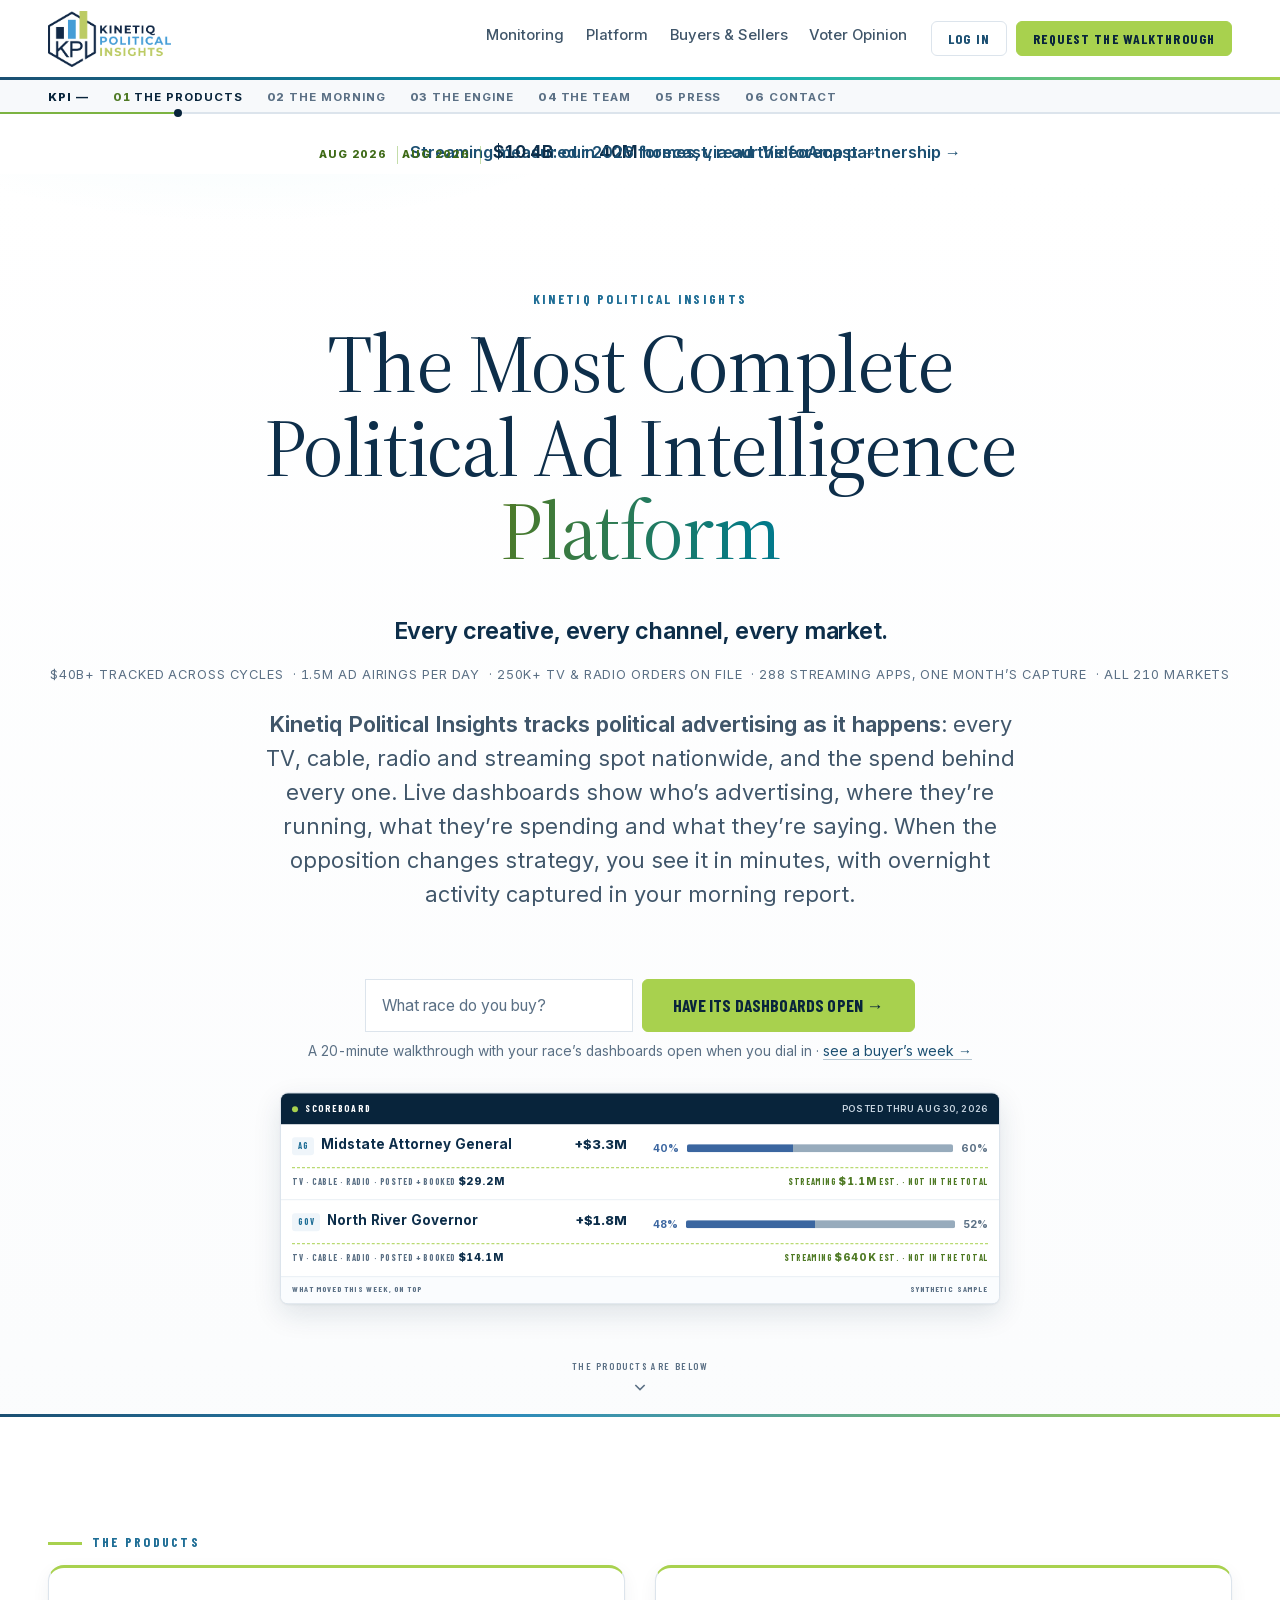
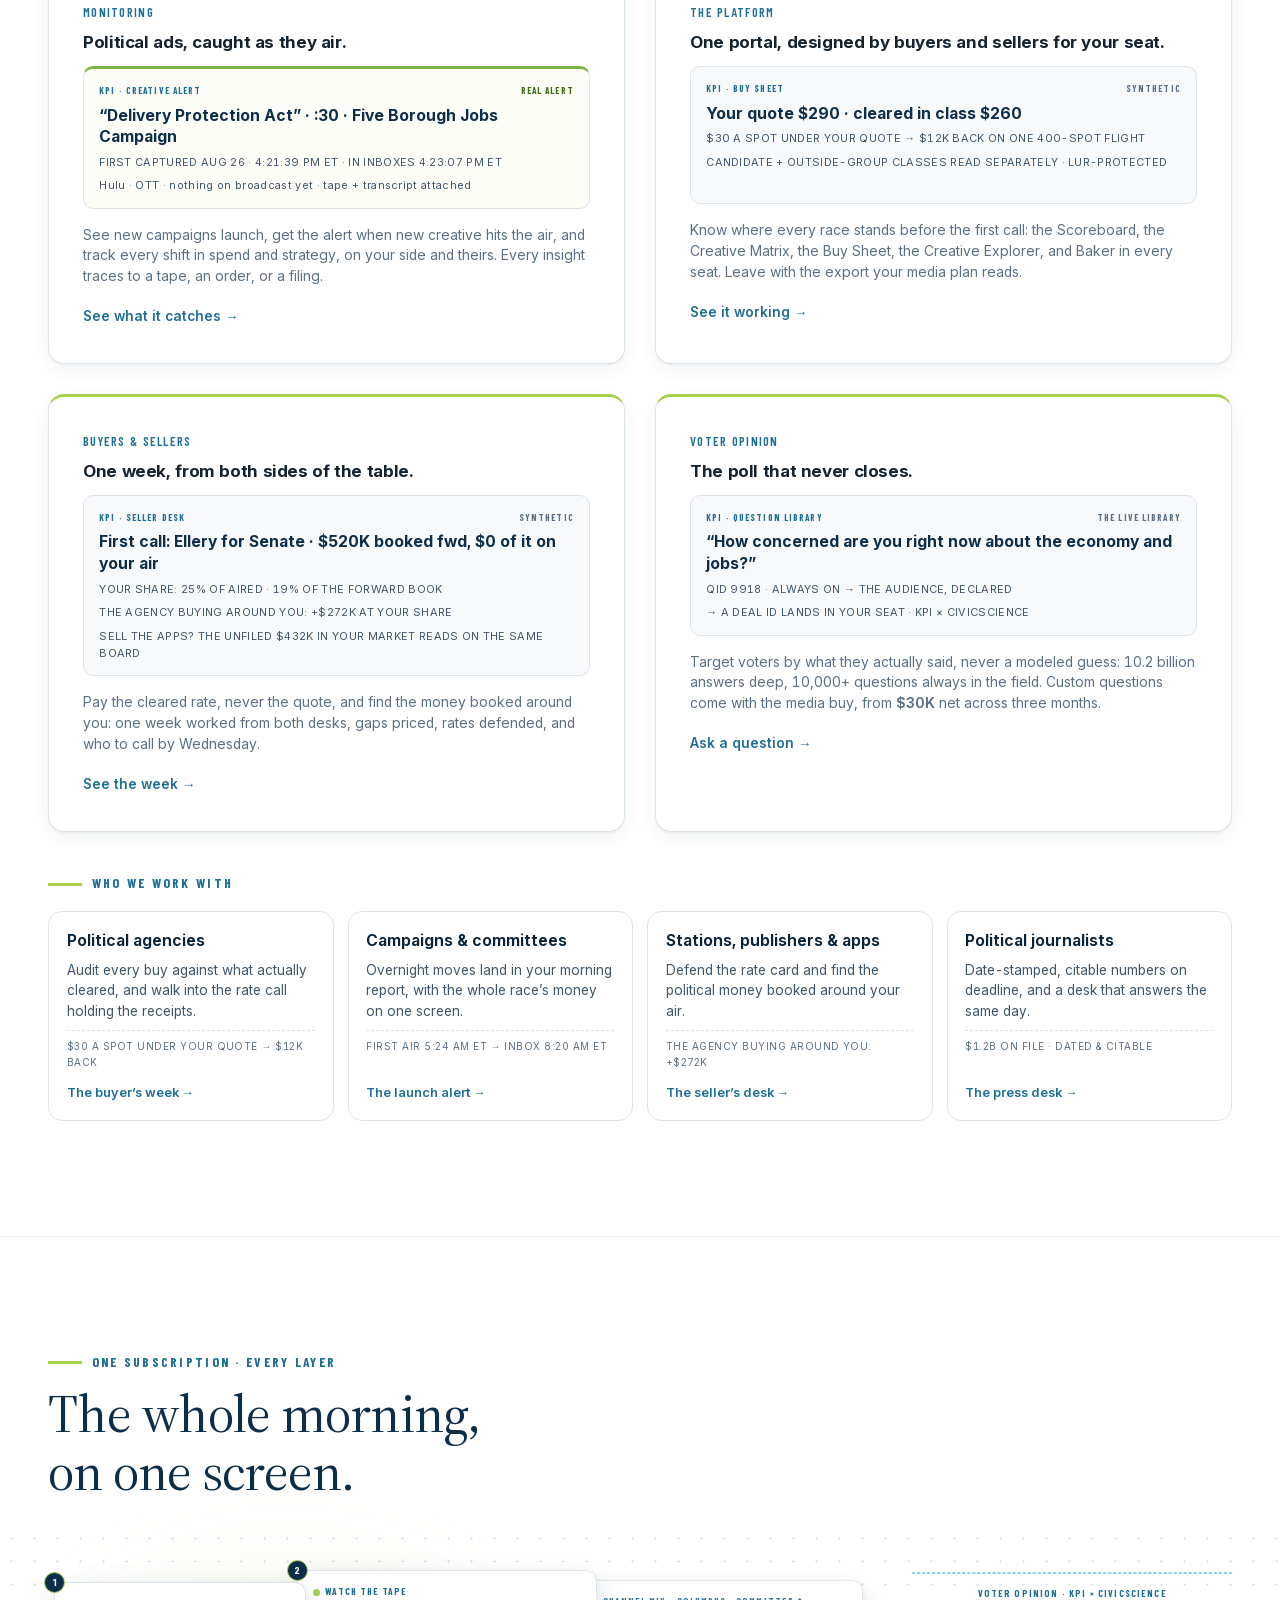
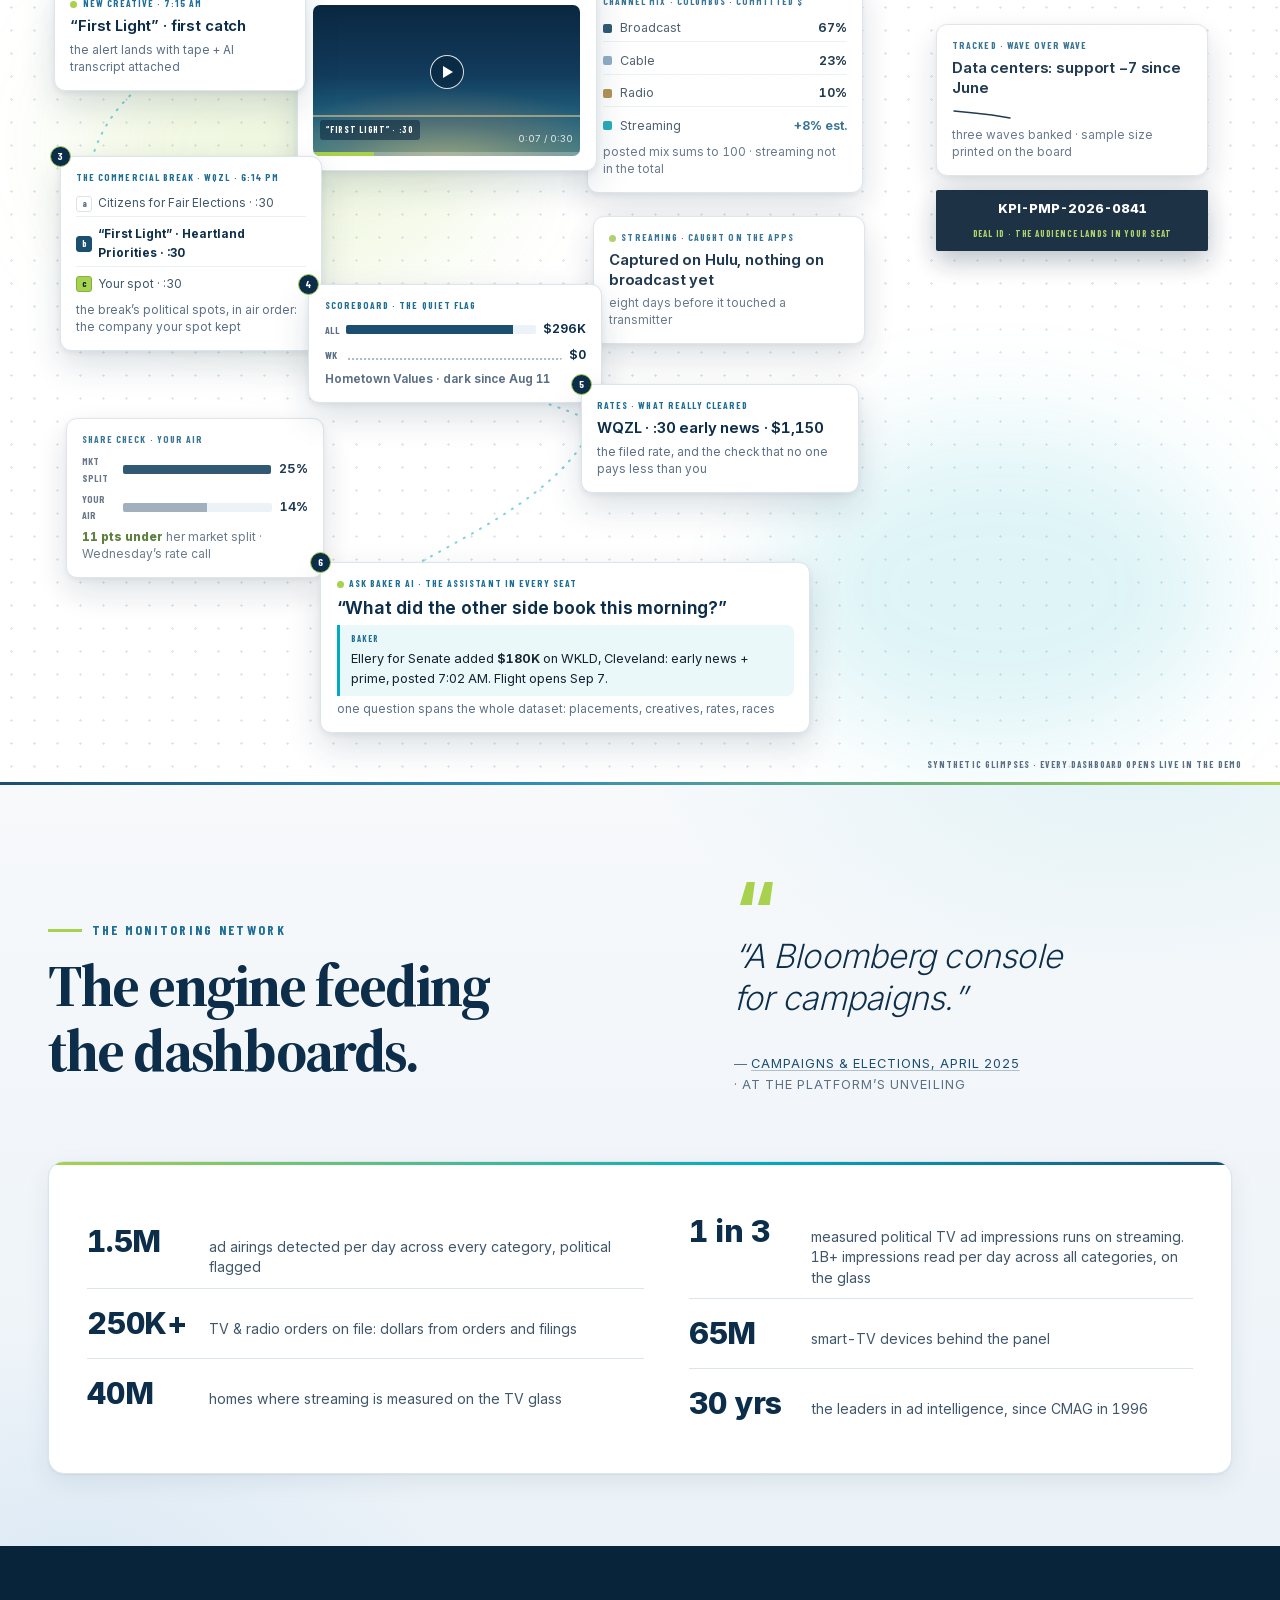
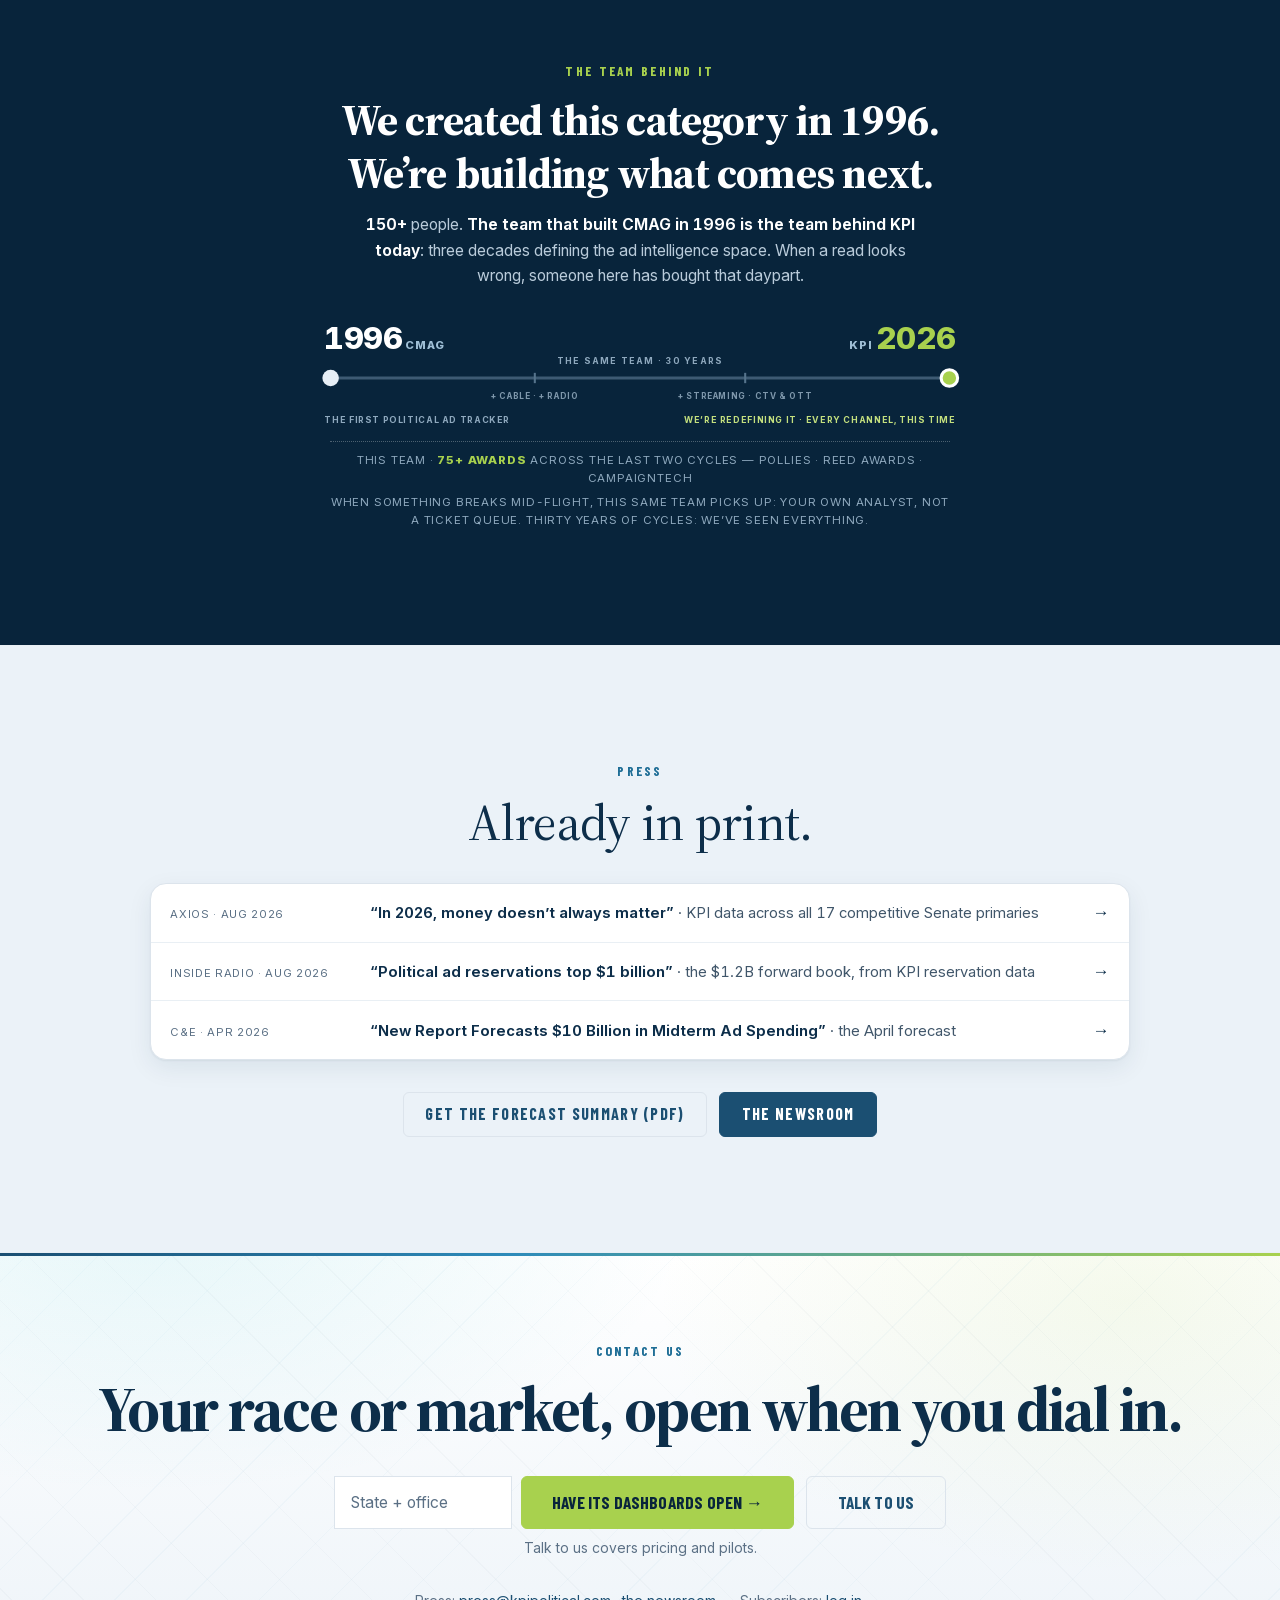
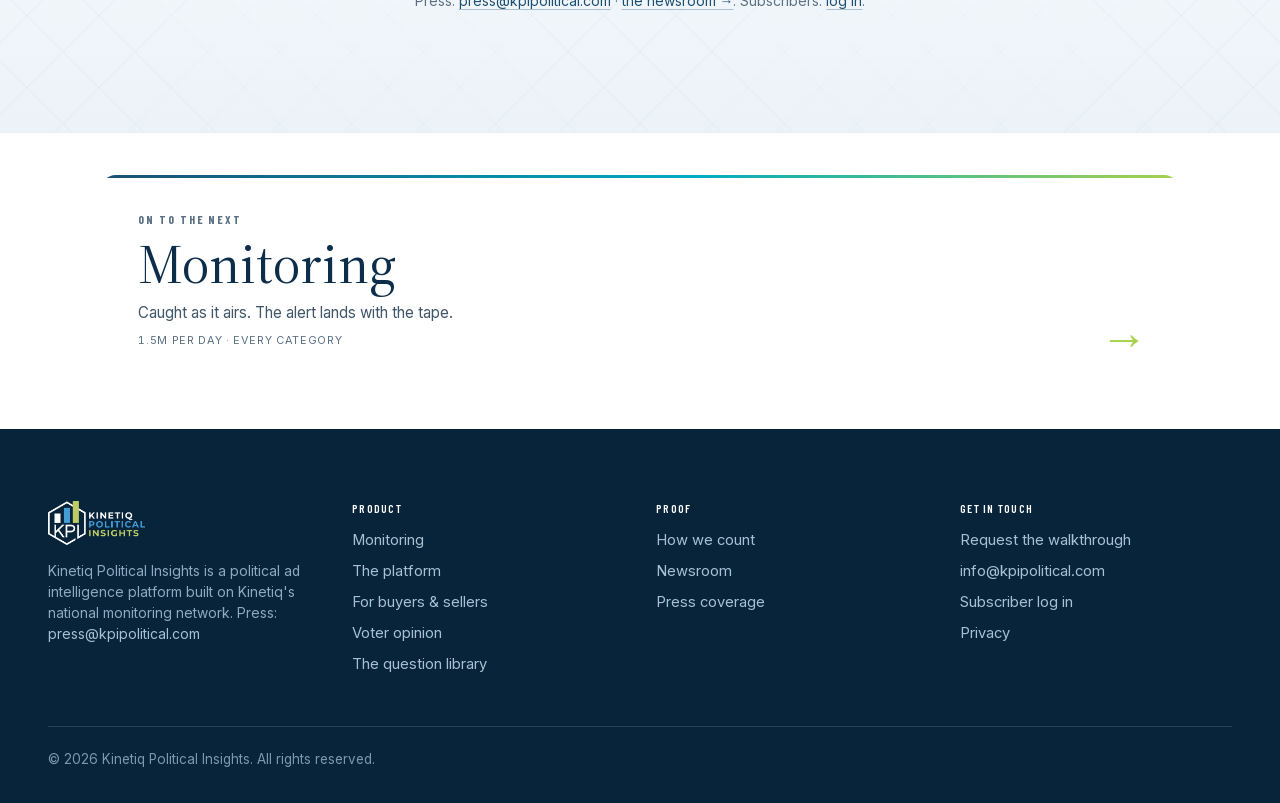
==== index.html @ 2388f127 "r182: mobile loop M3 crumbs — the orphan sweep and eleven residual nits Round M3 (19 phone-only pers" ====
<!DOCTYPE html>
<html lang="en">
<head>
<meta charset="UTF-8">
<meta name="viewport" content="width=device-width, initial-scale=1">
<title>Kinetiq Political Insights · Political Ad Intelligence Platform</title>
<meta name="description" content="The most complete political ad intelligence platform: all 210 U.S. media markets, TV, cable and radio order by order, streaming caught on screens, creative alerts with the tape and the transcript, and over a decade of history.">
<meta property="og:title" content="Kinetiq Political Insights">
<meta property="og:description" content="Political ad intelligence across every screen. About 1.5 million ad airings detected per day across all ad categories, all 210 media markets, over a decade of history.">
<meta property="og:type" content="website">
<link rel="icon" href="assets/img/kpi-favicon.svg" type="image/svg+xml">
<link rel="icon" href="assets/img/kpi-mark.png" type="image/png">
<link rel="stylesheet" href="assets/css/kpi.css?v=r182">
<style>
  /* Light, centered, airy hero, matching the live site: the announcement banner
     sits flush under the nav, then the display headline in the green-to-teal
     gradient with the layered offset, the lede, two buttons and the scroll
     hint. The product lives in the alert section below, not up here. */
  .hero--home { padding-top: 0; }
  .hero--home .hero-center { text-align: center; padding: clamp(64px, 9vw, 132px) 0 clamp(20px, 3vw, 36px); }
  .hero--home .eyebrow { justify-content: center; }
  .hero--home h1 { max-width: none; margin-inline: auto; font-size: clamp(2.8rem, 6.4vw, 5.6rem); }
  .hero--home .lede { margin: 1.4rem auto 0; max-width: 58ch; }
  .hero--home .btn-row { justify-content: center; margin-top: 2.1rem; }
  .hero-banner { background: color-mix(in srgb, var(--lime) 14%, var(--white)); border-bottom: 1px solid color-mix(in srgb, var(--lime-dark) 40%, transparent); font-size: .95rem; color: var(--ink-2); padding: .6rem 0; }
  .hero-banner .hb-d { font-family: var(--mono); font-weight: 800; font-size: .68rem;
    letter-spacing: .08em; color: #3E6A16; border-right: 1px solid color-mix(in srgb, var(--lime-dark) 45%, transparent);
    padding-right: .6rem; margin-right: .6rem; }
  .hero-banner b.num { color: var(--navy-deep); font-size: 1.05em; }
  .hero-banner a { color: var(--navy); font-weight: 600; }
  .hero-banner a::after { content: "\00a0\2192"; }

  @media (max-width: 640px) { .hero .btn-row { flex-direction: column; } }
  .hero-banner__in--dual { display: grid; justify-items: center;
    align-items: baseline; gap: .3rem 2.6rem; text-align: center; }
  .hero-banner__in--dual a { display: inline-flex; align-items: baseline; gap: .15rem;
    text-decoration: none; min-width: 0; }
  .hero-banner__in--dual a { grid-area: 1 / 1; max-width: 100%; min-width: 0;
    flex-wrap: wrap; justify-content: center; row-gap: .1rem; text-align: center; }
  @media (prefers-reduced-motion: no-preference) {
    .hero-banner__in--dual a:first-child { animation: bann-a 16s infinite; }
    .hero-banner__in--dual a:last-child { animation: bann-b 16s infinite; }
    .hero-banner__in--dual:focus-within a { animation-play-state: paused; }
    @keyframes bann-a { 0%, 44% { opacity: 1; visibility: visible; } 50%, 94% { opacity: 0; visibility: hidden; } 100% { opacity: 1; } }
    @keyframes bann-b { 0%, 44% { opacity: 0; visibility: hidden; } 50%, 94% { opacity: 1; visibility: visible; } 100% { opacity: 0; } }
  }
  .hero-banner:hover .hero-banner__in--dual a,
  .hero-banner:focus-within .hero-banner__in--dual a { animation-play-state: paused; }
  .hero-banner:focus-within .hero-banner__in--dual a { animation: none; opacity: 1; visibility: visible; }
  .hero-banner:focus-within .hero-banner__in--dual a:first-child { grid-area: 1 / 1; }
  .hero-banner:focus-within .hero-banner__in--dual a:last-child { grid-area: 2 / 1; }
  @media (prefers-reduced-motion: reduce) {
    .hero-banner__in--dual a:first-child { grid-area: 1 / 1; }
    .hero-banner__in--dual a:last-child { grid-area: 2 / 1; }
  }
  /* r109 (three rounds of judges): on mobile the banner is two clean lines at
     most — chip, then the claim with the arrow gled to it — never an orphaned
     arrow. The arrow moves from the link onto the claim span itself. */
  @media (max-width: 640px) { .hero-banner__in--dual { width: 100%; } }
  /* r109: the detail span only rides along when a full line fits it. */
  @media (max-width: 840px) { .hero-banner__d { display: none; } }
  /* r112 (Adam): the announcement reads as a second header bar — it becomes a
     floating centered pill above the hero instead. */
  .hero-banner { background: transparent; border-bottom: 0; padding: .85rem 0 0; }
  .hero-banner__in--dual { display: grid; justify-items: center; }
  /* r149 (de-generic audit): the capsule dies — the announcement is a dated
     wire line on the strip's own ground; r133's essentials (one stable
     geometry, not whispering) survive without the pill chrome. */
  .hero-banner__in--dual a { padding: .2rem 0; }
  /* r133 (Adam): the announcement stops jumping and stops whispering — the two
     messages share ONE pill geometry (the grid column sizes to the longer one,
     both links fill it), centered, bigger, with a real shadow. Only the words
     swap; nothing moves or resizes. */
  .hero-banner { padding: 1rem 0 0; }
  .hero-banner__in--dual { display: grid; justify-content: center; justify-items: stretch; }
  .hero-banner__in--dual a { width: 100%; justify-content: center;
    font-size: 1.02rem; padding: .5rem 0; }
  .hero-banner .chip--lime { font-size: .78rem; padding: .34rem .8rem; }
  @media (max-width: 640px) {
    .press-card__shot { height: 190px; overflow: hidden; width: 100%; min-width: 0; align-self: stretch; }
    .press-card__shot img { width: 160%; max-width: none; }
  }
  /* Scale band: the display quote gets a real column (min 380px) and a size cap,
     so it never breaks one word per line. Balance splits it two words minimum. */
  @media (min-width: 900px) { .section--band .split--wide-left { grid-template-columns: minmax(0, 1fr) minmax(380px, .8fr); } }
  .section--band .quote p { font-size: clamp(1.55rem, 2.6vw, 2.2rem); text-wrap: balance; }
  /* Ruling 15e: the substantiation rides with the superlative. Small mono
     receipt line directly under the H1. */
  .hero-proclaim {
    margin: 1.15rem auto 0; max-width: 46ch;
    font-size: clamp(1.08rem, 1.9vw, 1.45rem); line-height: 1.5;
    font-weight: 650; color: var(--navy-deep); letter-spacing: -.008em;
  }
  .hero-proclaim .hp-s { display: inline-block; }
  .hero-proclaim a { color: inherit; text-decoration: none; }
  .hero-proclaim a:hover { text-decoration: underline; text-underline-offset: 3px;
    text-decoration-color: var(--lime-dark); }
  .hero-receipt {
    margin: 1.05rem auto 0; font-family: var(--mono); font-size: .8rem;
    letter-spacing: .07em; text-transform: uppercase; color: var(--ink-3);
    font-variant-numeric: tabular-nums lining-nums;
  }
  .hero-receipt a { color: inherit; text-decoration: none; }
  .hero-receipt a:hover, .hero-receipt a:focus-visible { text-decoration: underline;
    text-underline-offset: 3px; text-decoration-color: var(--lime-dark); }
  .press-nums { display: flex; flex-wrap: wrap; justify-content: center; gap: .5rem 2rem;
    margin-top: 1.3rem; font-size: .85rem; color: var(--ink-3); }
  .press-nums b { font-size: 1.35rem; font-weight: 800; color: var(--navy-deep); margin-right: .3rem;
    font-variant-numeric: tabular-nums lining-nums; }
  .press-card--lead { display: block; margin-bottom: 0; }
  .press-card--lead h3 { font-family: var(--display); font-weight: 400;
    font-size: clamp(1.5rem, 3vw, 2.1rem); line-height: 1.2; }
  .press-card { display: block; text-decoration: none; color: inherit; }
  /* r33: each door leads with the product itself. Real screens, synthetic data. */
  .press-card__shot { margin: .85rem 0 1rem; border: 1px solid var(--rule); border-radius: 10px;
    overflow: hidden; aspect-ratio: 16 / 9.4; background: var(--paper); }
  .press-card__shot img { width: 100%; height: 100%; object-fit: cover; object-position: left top; }
  .press-card__shot--chip { display: grid; place-items: center; background: var(--navy-deep); }
  .press-card__shot--chip svg { width: 88%; height: auto; }
  .press-card__shot { position: relative; }
  .press-card__shot i { position: absolute; right: 6px; bottom: 6px; font-style: normal;
    font-family: var(--label); text-transform: uppercase; letter-spacing: .09em;
    font-size: .62rem; font-weight: 600; color: #fff; background: rgba(13,46,74,.72);
    padding: .14rem .45rem; border-radius: 3px; }
  .press-card h3 { font-size: 1.06rem; }
  .press-card:hover h3 { color: var(--navy); }
  .press-card .press-card__go { font-size: .85rem; font-weight: 600; color: var(--blue-text); }
  /* P10 (R4) + R66: the mobile hero, rebuilt. The three-line display lockup is a
     desktop shape; under 641px the spans flow inline and the headline balances
     itself, the stat line prints as chips, the CTA pair shares one row, and a
     two-race scoreboard glimpse gives the first screen the product itself. */
  @media (max-width: 640px) {
    .hero--home .hero-center { padding: clamp(24px, 6vw, 40px) 0 18px; }
    .hero--home .ht br { display: none; }
    .hero--home .ht .ht__l { display: inline; }
    .hero--home h1 { font-size: clamp(1.95rem, 8.6vw, 2.55rem); line-height: 1.14;
      letter-spacing: -.01em; text-wrap: balance; }
    /* r155 (owner-proxy, round 29): the ledger ate the first screen — the
       receipt prints as centered wrapped mono lines, dot-separated: no rules,
       and still no pills (r149 ban holds). */
    .hero--home .hero-receipt { display: block; margin-top: .95rem; max-width: 340px;
      margin-inline: auto; text-align: center; line-height: 1.8; }
    .hero--home .hero-receipt .hr-sep { display: inline; margin: 0 .3em; }
    .hero--home .hero-receipt span { display: inline; white-space: nowrap;
      font-size: .66rem; letter-spacing: .06em; color: var(--ink-2); }
    .hero--home .lede { margin-top: 1rem; font-size: .98rem; }
    .hero--home .btn-row { margin-top: 1.15rem; display: grid; grid-template-columns: 1fr 1fr; gap: .6rem; }
    .hero--home .btn-row .btn--lg { padding: .72rem .5rem; font-size: .92rem; justify-content: center; }
    .hero--home .scroll-hint { display: none; }
    /* R5: the announcement banner condenses to its claim + link, two lines,
       buying back first-screen room for the CTA. */
    .hero-banner__d { display: none; }
    .hero-banner { font-size: .9rem; }
    .hero-banner .hb-d { font-size: .6rem; padding-right: .45rem; margin-right: .45rem; }
  }
  /* The chip + claim must still fit a 320px screen on one nowrap line. */
  @media (max-width: 374px) {
    .hero-banner { font-size: .72rem; }
    .hero-banner .chip--lime { font-size: .55rem; padding: .18rem .4rem; margin-right: .35rem; }
  }
  /* r109 (three rounds of judges): the claim and its arrow are one unbreakable
     unit at every width — the chip may take its own line, the arrow never can.
     The strip clips as a last resort so it can never widen the page. */
  .hero-banner { overflow-x: clip; }
  .hero-banner a::after { content: none; }
  .hero-banner .hero-banner__txt { white-space: nowrap; }
  .hero-banner .hero-banner__txt::after { content: "\00a0\2192"; }
  /* R6: the announce bar is a flex row; the chip keeps its own column and the
     sentence wraps inside its own block, so at 375px the text never wraps
     under the chip. */
  /* r133: this legacy flex rule sat LATER in the sheet than the dual-pill grid
     and silently beat it — the root cause of the banner jumping between its two
     messages since r112. Scoped away from the dual banner. */
  .hero-banner__in:not(.hero-banner__in--dual) { display: flex; align-items: baseline; gap: .6rem; }
  .hero-banner__txt { min-width: 0; }
  /* R6 + round-3 panel (CMO): the receipt is a wrapping flex row — phrases
     never break mid-phrase (per-span nowrap), and the line always breaks
     BETWEEN items, so the substantiation line never clips at any width. */
  .hero-receipt { display: flex; flex-wrap: wrap; justify-content: center; gap: .25rem .55rem; }
  .hero-receipt span { white-space: nowrap; }
  .hero-receipt .hr-sep { font-style: normal; color: var(--ink-3); }

  /* R66: the mobile hero's scoreboard glimpse (two rows of the platform recreation) */
  .hero-board { display: none; margin: 1.5rem auto 0; max-width: 430px; text-align: left;
      background: var(--white); border: 1px solid var(--rule); border-radius: 8px;
      box-shadow: 0 1px 2px rgba(13,46,74,.06), 0 10px 28px rgba(13,46,74,.12); overflow: hidden; }
    .hb-top { display: flex; align-items: center; gap: .45rem; background: var(--navy-ink);
      color: #fff; font-family: var(--label); font-size: .6rem; font-weight: 800;
      letter-spacing: .12em; padding: .48rem .7rem; }
    .hb-dot { width: 6px; height: 6px; border-radius: 50%; background: var(--lime); }
    .hb-stamp { margin-left: auto; font-family: var(--mono); font-weight: 600; font-size: .56rem;
      letter-spacing: .07em; color: #C9D6E2; font-variant-numeric: tabular-nums lining-nums; }
    .hb-row { padding: .55rem .7rem .6rem; }
    .hb-row + .hb-row { border-top: 1px solid var(--rule-soft); }
    .hb-l1 { display: flex; align-items: baseline; gap: .45rem; }
    .hb-tag { font-family: var(--label); font-size: .54rem; font-weight: 800; letter-spacing: .1em;
      color: var(--blue-text); background: #EFF5FA; border-radius: 3px; padding: .12rem .35rem; }
    .hb-l1 b { font-size: .84rem; color: var(--navy-deep); font-weight: 700; }
    .hb-wk { margin-left: auto; font-family: var(--mono); font-size: .8rem; font-weight: 800;
      color: var(--navy-deep); font-variant-numeric: tabular-nums lining-nums; }
    .hb-l2 { display: flex; align-items: center; gap: .5rem; margin-top: .42rem; }
    .hb-pct { font-family: var(--mono); font-size: .66rem; font-weight: 700;
      font-variant-numeric: tabular-nums lining-nums; }
    .hb-pd { color: #3B66A0; }
    .hb-pr { color: #5B7085; }
    .hb-bar { flex: 1; display: flex; height: 8px; border-radius: 2px; overflow: hidden; background: #EDF1F5; }
    .hb-bar i { background: #3B66A0; box-shadow: 1px 0 0 #fff; }
    .hb-bar em { background: #97ABBC; }
    .hb-l3 { display: flex; justify-content: space-between; align-items: baseline; gap: .5rem;
      margin-top: .42rem; padding-top: .34rem; border-top: 1px dashed #A8D14E;
      font-family: var(--label); font-size: .54rem; font-weight: 700; letter-spacing: .07em;
      color: var(--ink-3); white-space: nowrap; }
    .hb-l3 b { font-family: var(--mono); font-size: .64rem; font-weight: 800;
      color: var(--navy-deep); font-variant-numeric: tabular-nums lining-nums; }
    .hb-l3 .hb-str { color: var(--lime-text, #4F7A25); margin-left: auto; }
    .hb-l3 .hb-str b { color: var(--lime-text, #4F7A25); }
    @media (max-width: 640px) { .hb-l3 { flex-wrap: wrap; row-gap: .18rem; } }
    .hb-foot { display: flex; justify-content: space-between; gap: .5rem; font-family: var(--label);
      font-size: .52rem; font-weight: 700; letter-spacing: .1em; color: var(--ink-3);
      border-top: 1px solid var(--rule-soft); padding: .42rem .7rem; background: #FAFCFE; }
  @media (max-width: 899px) { .hero-board { display: block; } }
  /* r116 (the owner: the website is the spec) — the scoreboard sits in the
     flagship hero on desktop too, riding a beat behind the page. */
  @media (min-width: 900px) {
    .hero-board { display: block; max-width: 720px; margin-top: 2.4rem; }
    .hero-board .hb-row { display: grid; grid-template-columns: 1fr 1fr; gap: .2rem 1.6rem; align-items: center; }
    .hero-board .hb-row .hb-l3 { grid-column: 1 / -1; }
  }
</style>

<style>
  /* r86: the wall — hand-placed collage over the market field. */
  .kw { padding-bottom: 0; overflow: hidden; }
  .kw__head { max-width: 60ch; }
  .kw__head h2 { font-size: clamp(2rem, 4.2vw, 3.3rem); }
  .kw__stage { position: relative; margin-top: .6rem; padding: 2.4rem 0 3.4rem;
    background-image: radial-gradient(rgba(27,79,114,.14) 1.3px, transparent 1.3px);
    background-size: 23px 23px; }
  .kw__glow { position: absolute; border-radius: 50%; filter: blur(56px); pointer-events: none; }
  .kw__glow--a { width: 420px; height: 300px; left: 6%; top: 8%; background: rgba(168,209,78,.16); }
  .kw__glow--b { width: 460px; height: 320px; right: 4%; bottom: 4%; background: rgba(0,172,193,.13); }
  .kw__cluster { position: relative; }
  .kw__c { background: var(--white); border: 1px solid var(--rule); border-radius: 11px;
    padding: .85rem .95rem; display: flex; flex-direction: column; gap: .34rem;
    box-shadow: 0 14px 34px rgba(13,46,74,.15), 0 2px 6px rgba(13,46,74,.07); }
  .kw__c > b { font-size: .92rem; color: var(--navy-deep); line-height: 1.3; letter-spacing: -.01em; }
  .kw__k { font-family: var(--label); text-transform: uppercase; letter-spacing: .11em;
    font-size: .6rem; font-weight: 800; color: var(--blue-text); display: inline-flex;
    align-items: center; gap: .35rem; }
  .kw__dot { width: 7px; height: 7px; border-radius: 50%; background: var(--lime); flex: 0 0 auto; }
  .kw__m { font-size: .74rem; color: var(--ink-3); line-height: 1.45; }
  .kw__up { color: var(--lime-text); font-weight: 800; }
  .kw__bar { display: grid; grid-template-columns: 14px minmax(0,1fr) auto; gap: .45rem; align-items: center; }
  .kw__bar i { font-style: normal; font-family: var(--label); font-size: .62rem; font-weight: 800; color: var(--ink-3); }
  .kw__bar b { font-size: .78rem; color: var(--navy-deep); }
  .kw__tr { height: 9px; background: var(--tint); border-radius: 2px; overflow: hidden; }
  .kw__tr span { display: block; height: 100%; background: var(--navy); }
  .kw__bar--r .kw__tr span { background: #97ABBC; }
  .kw__row { display: flex; align-items: center; gap: .5rem; font-size: .78rem; color: var(--ink-2);
    padding: .18rem 0; border-bottom: 1px solid color-mix(in srgb, var(--rule) 55%, transparent); }
  .kw__row b { margin-left: auto; color: var(--navy-deep); }
  .kw__row--est b { color: var(--blue-text); }
  .kw__row--est { border-bottom: 0; }
  .kw__sw { width: 9px; height: 9px; border-radius: 2px; flex: 0 0 auto; }
  .kw__flag { align-self: flex-start; font-family: var(--label); font-size: .58rem; font-weight: 800;
    letter-spacing: .07em; text-transform: uppercase; color: #8A5200; background: #FFF3E7;
    border: 1px solid #F2D9A6; border-radius: 4px; padding: .2rem .45rem; }
  .kw__c--deal { flex-direction: row; align-items: baseline; gap: .5rem; border-radius: 2px;
    background: var(--navy-ink, #08243B); color: #fff; border: 0; font-weight: 800;
    font-size: .8rem; padding: .55rem 1rem; white-space: nowrap;
    box-shadow: 0 10px 26px rgba(8,36,59,.3); }
  .kw__c--deal i { font-style: normal; font-family: var(--label); font-size: .56rem; font-weight: 700;
    letter-spacing: .09em; text-transform: uppercase; color: var(--lime); }
  .kw__stamp { position: absolute; right: clamp(12px, 3vw, 40px); bottom: 10px;
    font-family: var(--label); font-size: .58rem; font-weight: 700; letter-spacing: .11em;
    text-transform: uppercase; color: var(--ink-3); }
  /* r89 new pieces: the tape player, the pod, the answer bubble, the CS zone. */
  .kw__frame { position: relative; display: block; aspect-ratio: 16 / 9; border-radius: 7px;
    overflow: hidden;
    background:
      radial-gradient(120% 85% at 50% 108%, rgba(255,205,120,.55) 0%, rgba(255,160,90,.22) 34%, transparent 62%),
      linear-gradient(180deg, #0A2740 0%, #123B5C 46%, #1E5D7A 72%, #2E7D8C 100%); }
  .kw__frame::before { content: ""; position: absolute; left: 0; right: 0; bottom: 26%;
    height: 1.5px; background: rgba(255,215,150,.5); filter: blur(.5px); }
  .kw__play { position: absolute; left: 50%; top: 44%; width: 34px; height: 34px;
    transform: translate(-50%, -50%); border-radius: 50%;
    background: rgba(8,36,59,.62); border: 1.5px solid rgba(255,255,255,.85); }
  .kw__play::before { content: ""; position: absolute; left: 55%; top: 50%;
    transform: translate(-50%, -50%); border-style: solid; border-width: 6px 0 6px 10px;
    border-color: transparent transparent transparent #fff; }
  .kw__fl { position: absolute; left: 7px; bottom: 16px; font-family: var(--label);
    font-size: .56rem; font-weight: 700; letter-spacing: .08em; text-transform: uppercase;
    color: #fff; background: rgba(8,36,59,.55); border-radius: 3px; padding: .16rem .4rem; }
  .kw__scrub { position: absolute; left: 0; right: 0; bottom: 0; height: 4px;
    background: rgba(255,255,255,.25); display: block; }
  .kw__scrub span { display: block; height: 100%; width: 23%; background: var(--lime); }
  .kw__tc { position: absolute; right: 7px; bottom: 9px; font-size: .6rem; color: rgba(255,255,255,.85); }
  .kw__podrow { display: grid; grid-template-columns: 16px minmax(0,1fr); gap: .4rem;
    align-items: center; font-size: .74rem; color: var(--ink-2); padding: .16rem 0;
    border-bottom: 1px solid color-mix(in srgb, var(--rule) 55%, transparent); }
  .kw__podrow i { font-style: normal; font-family: var(--label); font-size: .58rem;
    font-weight: 800; color: var(--ink-3); text-align: center;
    border: 1px solid var(--rule); border-radius: 3px; line-height: 1.5; }
  .kw__podrow--hi { color: var(--navy-deep); font-weight: 700; }
  .kw__podrow--hi i { background: var(--navy); color: #fff; border-color: var(--navy); }
  .kw__podrow--you i { background: var(--lime); color: #08243B; border-color: var(--lime-dark); }
  .kw__podrow--you { border-bottom: 0; }
  .kw__a { display: block; font-size: .8rem; line-height: 1.5; color: var(--ink-1, #14232F);
    background: color-mix(in srgb, var(--teal, #00ACC1) 8%, var(--white));
    border-left: 3px solid var(--teal, #00ACC1); border-radius: 0 7px 7px 0;
    padding: .5rem .6rem .5rem .7rem; }
  .kw__a i { display: block; font-style: normal; font-family: var(--label); font-size: .54rem;
    font-weight: 800; letter-spacing: .12em; text-transform: uppercase; color: var(--blue-text);
    margin-bottom: .2rem; }
  .kw__bar--w { grid-template-columns: 34px minmax(0,1fr) auto; }
  .kw__c--baker > b { font-size: 1.08rem; }
  .kw__zone-k { font-family: var(--label); font-size: .6rem; font-weight: 800;
    letter-spacing: .12em; text-transform: uppercase; color: var(--blue-text); }
  /* Desktop: hand placement — offset and overlapping, but square. No tilts.
     Competitive story in three columns; the CivicScience quadrant holds the
     right edge behind a dashed boundary so opinion never blurs into spend. */
  @media (min-width: 1100px) {
    .kw__cluster { height: 762px; }
    .kw__c { position: absolute; }
    .kw__zone { position: absolute; right: 0; top: 6px; width: 27%; bottom: auto;
      border: 1.5px dashed color-mix(in srgb, var(--teal, #00ACC1) 45%, transparent);
      border-radius: 14px;
      background: color-mix(in srgb, var(--teal, #00ACC1) 5%, transparent); }
    .kw__zone-k { position: absolute; left: 50%; top: .8rem; transform: translateX(-50%);
      white-space: nowrap; }
    .kw__c--alert { left: .5%; top: 16px; width: 252px; z-index: 3; }
    .kw__c--pod { left: 1%; top: 190px; width: 262px; z-index: 2; }
    .kw__c--share { left: 1.5%; top: 452px; width: 258px; z-index: 2; }
    .kw__c--player { left: 21%; top: 4px; width: 300px; z-index: 2; }
    .kw__c--score { left: 22%; top: 318px; width: 294px; z-index: 15; }
    .kw__c--mix { left: 45.5%; top: 14px; width: 276px; z-index: 1; }
    .kw__c--stream { left: 46%; top: 250px; width: 272px; z-index: 2; }
    .kw__c--rate { left: 45%; top: 418px; width: 278px; z-index: 16; }
    .kw__c--baker { left: 23%; top: 596px; width: 490px; z-index: 4; }
    .kw__c--op { right: 2%; top: 58px; width: 23%; z-index: 2; }
    .kw__c--deal { right: 2%; top: 224px; max-width: 23%; white-space: normal;
      flex-wrap: wrap; justify-content: center; text-align: center; z-index: 2; }
  }
  /* Below 1100: a staggered two-column cluster; the CS zone becomes a labeled
     divider and its cards close the stack. */
  @media (max-width: 1099px) {
    .kw__cluster { display: grid; grid-template-columns: repeat(2, minmax(0,1fr));
      gap: .85rem; padding-bottom: .6rem; }
    .kw__c--mix, .kw__c--player, .kw__c--baker, .kw__c--deal { grid-column: 1 / -1; }
    .kw__zone { grid-column: 1 / -1; padding-top: .8rem; margin-top: .4rem;
      border-top: 1.5px dashed color-mix(in srgb, var(--teal, #00ACC1) 45%, transparent);
      text-align: center; }
    .kw__c--deal { justify-self: center; flex-wrap: wrap; white-space: normal; justify-content: center; }
    .kw__c:nth-child(odd) { transform: translateY(5px); }
    .kw__c:nth-child(even) { transform: translateY(-4px); }
  }
  @media (max-width: 420px) {
    .kw__c > b { font-size: .84rem; }
    .kw__bar b, .kw__row { font-size: .72rem; }
  }
  @media (prefers-reduced-motion: no-preference) {
    .kw__c { transition: transform .35s var(--smooth), box-shadow .35s var(--smooth); }
    .kw__c:hover { transform: translateY(-4px); z-index: 9;
      box-shadow: 0 22px 44px rgba(13,46,74,.2); }
  }

  /* r86: the one-number slab. */
  .impact { background: var(--navy-ink, #08243B); border-radius: var(--r-lg);
    padding: clamp(1.6rem, 3.4vw, 2.8rem); position: relative; overflow: hidden; }
  .impact::before { content: ""; position: absolute; inset: 0 0 auto 0; height: 3px;
    background: linear-gradient(90deg, var(--navy) 0%, #00ACC1 55%, var(--lime) 100%); }
  .impact__main { display: flex; flex-wrap: wrap; gap: 2rem 3.4rem; align-items: center;
    justify-content: space-between; }
  .impact__n { display: block; font-family: var(--display); font-weight: 700;
    font-size: clamp(4.2rem, 9.5vw, 7.6rem); line-height: .92; color: #fff;
    letter-spacing: -.02em; }
  .impact__l { display: block; margin-top: .7rem; font-family: var(--label);
    text-transform: uppercase; letter-spacing: .13em; font-size: .72rem; font-weight: 700;
    color: #9FBFD6; line-height: 1.8; }
  .impact__l b { color: var(--lime); }
  .impact__q { margin: 0; max-width: 24ch; }
  @media (max-width: 1180px) { .impact__q { display: none; } }
  .impact__q p { font-family: var(--display); font-size: clamp(1.25rem, 2vw, 1.6rem);
    color: #E8F1F7; line-height: 1.35; }
  .impact__q cite { display: block; margin-top: .6rem; font-style: normal; font-size: .8rem; color: #8FA9BE; }
  .impact__q cite a { color: #B9CFDF; }
  .impact__row { display: flex; flex-wrap: wrap; gap: .5rem 2.4rem; margin-top: 1.8rem;
    border-top: 1px solid rgba(255,255,255,.14); padding-top: 1.1rem;
    font-size: .88rem; color: #B9CFDF; }
  .impact__row b { color: #fff; font-weight: 800; }
  @media (max-width: 640px) { .impact__q { display: none; } }
</style>
</head>
<body>
<a class="skip" href="#main">Skip to content</a>


<nav aria-label="Primary" class="nav nav--light" data-open="false">
  <div class="wrap nav__in">
    <a class="nav__brand" href="index.html" aria-current="page" aria-label="Kinetiq Political Insights, home">
      <img src="assets/img/kpi-logo.png" alt="Kinetiq Political Insights">
    </a>
    <ul class="nav__links" id="nav-links">
      <li class="nav__item nav__home"><a href="index.html" aria-current="page">Home</a></li>
      <li class="nav__item"><a href="monitoring.html">Monitoring</a>
        <div class="nav__drop" aria-label="Section shortcuts">
          <a href="monitoring.html#alert-demo">Creative alerts</a>
          <a href="monitoring.html#explore-market">Linear orders</a>
          <a href="monitoring.html#fcc-rates">FCC rates</a>
          <a href="monitoring.html#streaming">Streaming</a>
        </div>
      </li>
      <li class="nav__item"><a href="platform.html">Platform</a>
        <div class="nav__drop" aria-label="Section shortcuts">
          <a href="platform.html#scoreboard">The Scoreboard</a>
          <a href="platform.html#creative-matrix">The Creative Matrix</a>
          <a href="platform.html#buy-sheet">The Buy Sheet</a>
          <a href="platform.html#creative-explorer">The Creative Explorer</a>
          <a href="platform.html#baker">Ask Baker AI</a>
        </div>
      </li>
      <li class="nav__item"><a href="week.html">Buyers &amp; Sellers</a>
        <div class="nav__drop" aria-label="Section shortcuts">
          <a href="week.html#wk-buy">The buyer&rsquo;s week</a>
          <a href="week.html#wk-sell">The seller&rsquo;s week</a>
          <a href="week.html#sell-side">The seller&rsquo;s dashboards</a>
          <a href="monitoring.html#explore-market">Explore a live market</a>
        </div>
      </li>
      <li class="nav__item"><a href="polling.html">Voter Opinion</a>
        <div class="nav__drop" aria-label="Section shortcuts">
          <a href="polling.html#loop">The always-on poll</a>
          <a href="polling.html#story">How it works</a>
          <a href="questions.html">The question library</a>
          <a href="polling.html#offerings">Plans &amp; terms</a>
        </div>
      </li>
      <li class="nav__login"><a href="https://portal.kpipolitical.com">Log in</a></li>
    </ul>
    <div class="nav__cta">
      <a class="btn btn--outline btn--sm" href="https://portal.kpipolitical.com">Log in</a>
      <a class="btn btn--lime btn--sm" href="contact.html">Request the walkthrough</a>
    </div>
    <button class="nav__toggle" aria-expanded="false" aria-label="Menu" aria-controls="nav-links">Menu</button>
  </div>
</nav>
<nav class="ptabs" aria-label="Sections on this page">
  <button class="ptabs__stamp num" type="button" aria-expanded="false" aria-controls="ptabs-menu"><span class="sr-only">Jump to a section &mdash; you are at </span><span class="pt-st"></span></button>
  <div class="wrap ptabs__in" id="ptabs-menu">
    <span class="ptabs__k" aria-hidden="true">KPI &mdash;</span>
    <a href="#doors" data-t="The products"><i>01</i>The products</a>
    <a href="#morning" data-t="The morning"><i>02</i>The morning</a>
    <a href="#machine" data-t="The engine"><i>03</i>The engine</a>
    <a href="#team" data-t="The team"><i>04</i>The team</a>
    <a href="#press" data-t="Press"><i>05</i>Press</a>
    <a href="#contact" data-t="Contact"><i>06</i>Contact</a>
  </div>
  <i class="ptabs__dot" aria-hidden="true"></i>
</nav>

<main id="main">
<!-- CLAIM: The most complete picture of political advertising, and every number on it
     carries the date it stands on. Structure mirrors the live kpipolitical.com. -->

<!-- ============ HERO ============ -->
<div class="hero-banner" role="region" aria-label="Announcements">
  <div class="wrap hero-banner__in hero-banner__in--dual">
    <a href="press.html#videoamp-partnership"><span class="hb-d num">AUG 2026</span><span class="hero-banner__txt">Streaming measured in <b class="num">40M</b> homes<span class="hero-banner__d">, via our VideoAmp partnership</span></span></a>
    <a href="press.html#forecast-2026"><span class="hb-d num">AUG 2026</span><span class="hero-banner__txt"><b class="num">$10.4B</b>: our 2026 forecast<span class="hero-banner__d">, read the forecast</span></span></a>
  </div>
</div>

<header class="hero hero--light hero--home">

  <div class="wrap hero-center">
    <p class="eyebrow eyebrow--plain">Kinetiq Political Insights</p>
    <h1 class="ht">
      <span class="ht__l" data-t="The Most Complete">The Most Complete</span><br>
      <span class="ht__l" data-t="Political Ad Intelligence">Political Ad Intelligence</span><br>
      <span class="ht__l ht__l--accent" data-t="Platform">Platform</span>
    </h1>
    <p class="hero-proclaim"><span class="hp-s">Every creative,</span> <span class="hp-s">every channel,</span> <span class="hp-s">every market.</span></p>
    <p class="hero-receipt" aria-label="The numbers under the claim: over forty billion dollars in political ad spending tracked across cycles, 1.5 million ad airings per day, more than a quarter-million TV and radio orders on file, 288 streaming apps read in a single month&rsquo;s capture, all 210 markets">
      <span>$40B+ tracked across cycles</span>
      <span><i class="hr-sep" aria-hidden="true">&middot;</i> 1.5M ad airings per day</span>
      <span><i class="hr-sep" aria-hidden="true">&middot;</i> 250K+ TV &amp; radio orders on file</span>
      <span><i class="hr-sep" aria-hidden="true">&middot;</i> <a href="monitoring.html#streaming">288 streaming apps, one month&rsquo;s capture</a></span>
      <span><i class="hr-sep" aria-hidden="true">&middot;</i> all 210 markets</span>
    </p>
    <p class="lede"><b>Kinetiq Political Insights tracks political advertising as
      it happens</b>: every TV, cable, radio and streaming spot nationwide, and the
      spend behind every one. Live dashboards show who&rsquo;s advertising, where
      they&rsquo;re running, what they&rsquo;re spending and what they&rsquo;re
      saying. When the opposition changes strategy, you see it in minutes, with
      overnight activity captured in your morning report.</p>
    <div class="btn-row">
      <form class="racebox" action="contact.html#demo-form" method="get" aria-label="Name the race you buy &mdash; or the market you sell">
        <input id="rb-race" name="race" type="text" maxlength="150"
          placeholder="What race do you buy?"
          aria-label="The race you buy">
        <button class="btn btn--lime btn--lg" type="submit">Have its dashboards open &rarr;</button>
      </form>
    </div>
    <p class="small" style="margin-top:.55rem;color:var(--ink-3)">A 20-minute walkthrough
      with your race&rsquo;s dashboards open when you dial in &middot;
      <a href="week.html">see a buyer&rsquo;s week &rarr;</a></p>
    <!-- The mobile hero's proof: a two-race glimpse of the scoreboard, matching the
         platform recreation's rows. Shown under 641px only; desktop keeps the type. -->
    <div class="hero-board" data-plx style="--plx-d:12px" role="img" aria-label="A glimpse of the scoreboard: two races, each side's share of committed money, the TV, cable and radio total with the streaming estimate labeled apart, and the week's fresh spending on top. Synthetic sample.">
      <div class="hb-top"><span class="hb-dot"></span>SCOREBOARD<span class="hb-stamp">POSTED THRU AUG 30, 2026</span></div>
      <div class="hb-row">
        <div class="hb-l1"><span class="hb-tag">AG</span><b>Midstate Attorney General</b><span class="hb-wk">+$3.3M</span></div>
        <div class="hb-l2"><span class="hb-pct hb-pd">40%</span><span class="hb-bar"><i style="width:40%"></i><em style="width:60%"></em></span><span class="hb-pct hb-pr">60%</span></div>
        <div class="hb-l3"><span>TV &middot; CABLE &middot; RADIO &middot; POSTED + BOOKED <b>$29.2M</b></span><span class="hb-str">STREAMING <b>$1.1M</b> EST. &middot; NOT IN THE TOTAL</span></div>
      </div>
      <div class="hb-row">
        <div class="hb-l1"><span class="hb-tag">GOV</span><b>North River Governor</b><span class="hb-wk">+$1.8M</span></div>
        <div class="hb-l2"><span class="hb-pct hb-pd">48%</span><span class="hb-bar"><i style="width:48%"></i><em style="width:52%"></em></span><span class="hb-pct hb-pr">52%</span></div>
        <div class="hb-l3"><span>TV &middot; CABLE &middot; RADIO &middot; POSTED + BOOKED <b>$14.1M</b></span><span class="hb-str">STREAMING <b>$640K</b> EST. &middot; NOT IN THE TOTAL</span></div>
      </div>
      <div class="hb-foot"><span>WHAT MOVED THIS WEEK, ON TOP</span><span>SYNTHETIC SAMPLE</span></div>
    </div>
  </div>

  <div class="scroll-hint" aria-hidden="true">
    <span>The products are below</span>
    <svg viewBox="0 0 24 24" fill="none" stroke="currentColor" stroke-width="2.4"><path d="M5 9l7 7 7-7"/></svg>
  </div>

</header>


<!-- ============ THE PRODUCTS (r174, the CMO flow: what we offer, first) ============ -->
<section class="section" id="doors">
  <div class="wrap">
    <p class="eyebrow" data-rise>The products</p>
    <div class="grid grid--2" data-rise>
      <a class="card card--flag press-card" href="monitoring.html">
        <p class="card__k">Monitoring</p>
        <h3>Political ads, caught as they air.</h3>
        <div class="press-card__art press-card__art--real">
          <p class="pca__bar"><span>KPI &middot; Creative alert</span><span>real alert</span></p>
          <p class="pca__big">&ldquo;Delivery Protection Act&rdquo; &middot; :30 &middot; Five Borough Jobs Campaign</p>
          <p class="pca__row num">FIRST CAPTURED AUG 26 &middot; 4:21:39 PM ET <span style="white-space:nowrap">&middot; IN&nbsp;INBOXES 4:23:07 PM ET</span></p>
          <p class="pca__row m-cut">Hulu &middot; OTT &middot; nothing on broadcast yet &middot; tape + transcript attached</p>
                  </div>
        <p class="small">See new campaigns launch, get the alert when new creative hits
          the air, and track every shift in spend and strategy, on your side and
          theirs. <span class="m-cut">Every insight traces to a tape, an order, or a filing.</span></p>
        <span class="press-card__go">See what it catches &rarr;</span>
      </a>
      <a class="card card--flag press-card" href="platform.html">
        <p class="card__k">The platform</p>
        <h3>One portal, designed by buyers and sellers for your seat.</h3>
        <div class="press-card__art m-slim">
          <p class="pca__bar"><span>KPI &middot; Buy Sheet</span><span>synthetic</span></p>
          <p class="pca__big">Your quote <span class="num">$290</span> &middot; cleared in class <span class="num">$260</span></p>
          <p class="pca__row num m-cut">$30 A SPOT UNDER YOUR QUOTE &rarr; $12K BACK ON ONE 400-SPOT FLIGHT</p>
          <p class="pca__row num m-cut">CANDIDATE + OUTSIDE-GROUP CLASSES READ SEPARATELY &middot; LUR-PROTECTED</p>
        </div>
        <p class="small">Know where every race stands before the first call: the
          Scoreboard, the Creative Matrix, the Buy Sheet, the Creative Explorer,
          and Baker in every seat. <span class="m-cut">Leave with the export your media plan reads.</span></p>
        <span class="press-card__go">See it working &rarr;</span>
      </a>
      <a class="card card--flag press-card" href="week.html">
        <p class="card__k">Buyers &amp; sellers</p>
        <h3>One week, from both sides of the table.</h3>
        <div class="press-card__art m-slim">
          <p class="pca__bar"><span>KPI &middot; Seller desk</span><span>synthetic</span></p>
          <p class="pca__big m-cut">First call: Ellery for Senate &middot; <span class="num">$520K booked fwd, $0 of it on your air</span></p>
          <p class="pca__row num">YOUR SHARE: 25% OF AIRED &middot; 19% OF THE FORWARD BOOK</p>
          <p class="pca__row num m-cut">THE AGENCY BUYING AROUND YOU: +$272K AT YOUR SHARE</p>
          <p class="pca__row num m-cut">SELL THE APPS? THE UNFILED $432K IN YOUR MARKET READS ON THE SAME BOARD</p>
        </div>
        <p class="small">Pay the cleared rate, never the quote, and find the money booked
          around you: one week worked from both desks, gaps priced, rates defended,
          and who to call by Wednesday.</p>
        <span class="press-card__go">See the week &rarr;</span>
      </a>
      <a class="card card--flag press-card" href="polling.html">
        <p class="card__k">Voter opinion</p>
        <h3>The poll that never closes.</h3>
        <div class="press-card__art m-slim">
          <p class="pca__bar"><span>KPI &middot; Question library</span><span>the live library</span></p>
          <p class="pca__big">&ldquo;How concerned are you right now about the economy and jobs?&rdquo;</p>
          <p class="pca__row num m-cut">QID 9918 &middot; ALWAYS ON &rarr; THE AUDIENCE, DECLARED</p>
          <p class="pca__row num m-cut">&rarr; A DEAL ID LANDS IN YOUR SEAT &middot; KPI &times; CIVICSCIENCE</p>
        </div>
        <p class="small">Target voters by what they actually said, never a modeled guess:
          10.2 billion answers deep, 10,000+ questions always in the field. Custom
          questions come with the media buy, from <b class="num">$30K</b> net across
          three months.</p>
        <span class="press-card__go">Ask a question &rarr;</span>
      </a>
    </div>
    <div class="who" data-rise>
      <p class="eyebrow" style="margin-top:2.6rem">Who we work with</p>
      <div class="who__grid">
        <a class="who__c" href="week.html#wk-buy"><b>Political agencies</b><span>Audit every
          buy against what actually cleared, and walk into the rate call holding the
          receipts.</span><u class="who__r num">$30 A SPOT UNDER YOUR QUOTE &rarr; $12K BACK</u><i>The buyer&rsquo;s week &rarr;</i></a>
        <a class="who__c" href="monitoring.html#alert-demo"><b>Campaigns &amp; committees</b><span>Overnight
          moves land in your morning report, with the whole race&rsquo;s money on one
          screen.</span><u class="who__r num">FIRST AIR 5:24 AM ET &rarr; INBOX 8:20 AM ET</u><i>The launch alert &rarr;</i></a>
        <a class="who__c" href="week.html#wk-sell"><b>Stations, publishers &amp; apps</b><span>Defend
          the rate card and find the political money booked around your
          air.</span><u class="who__r num">THE AGENCY BUYING AROUND YOU: +$272K</u><i>The seller&rsquo;s desk &rarr;</i></a>
        <a class="who__c" href="press.html"><b>Political journalists</b><span>Date-stamped, citable
          numbers on deadline, and a desk that answers the same
          day.</span><u class="who__r num">$1.2B ON FILE &middot; DATED &amp; CITABLE</u><i>The press desk &rarr;</i></a>
      </div>
    </div>
  </div>
</section>

<section class="section kw" id="morning" aria-label="A cluster of product screens: the alert, the playing tape, the commercial break, the scoreboard, channel mix, streaming capture, the agency book, the share check, rates, Baker answering a question, and the voter-opinion corner with a deal ID">
  <div class="wrap">
    <div class="kw__head" data-rise>
      <p class="eyebrow">One subscription &middot; every layer</p>
      <h2>The whole morning,<br>on one screen.</h2>
    </div>
  </div>
  <div class="kw__stage">
    <div class="kw__glow kw__glow--a" aria-hidden="true"></div>
    <div class="kw__glow kw__glow--b" aria-hidden="true"></div>
    <p class="sr-only">The wall shows eleven live product dashboards: the First Light
      creative alert with its tape, the commercial break in air order, the went-dark flag
      on the scoreboard, the channel mix, the share check, the streaming catch, the
      filed rate that cleared, Baker answering &ldquo;what did the other side book this
      morning&rdquo; with a dollar figure, and the voter-opinion corner with a tracked
      wave and a deal ID. Every dashboard is synthetic and opens live in the demo.</p>
    <div class="wrap kw__cluster" aria-hidden="true">
      <svg class="kw__route" viewBox="0 0 1140 762" preserveAspectRatio="none" aria-hidden="true">
        <path d="M 44 56 C 150 6, 210 8, 252 36 C 140 80, 52 110, 38 206 C 110 290, 210 300, 264 348 C 380 415, 450 400, 526 440 C 490 520, 370 560, 306 606"
          fill="none" stroke="#00ACC1" stroke-opacity=".5" stroke-width="2" stroke-dasharray="1 8" stroke-linecap="round"/>
      </svg>
      <div class="kw__c kw__c--alert">
        <span class="kw__k"><i class="kw__dot"></i>New creative &middot; 7:15 AM</span>
        <b>&ldquo;First Light&rdquo; &middot; first catch</b>
        <span class="kw__m">the alert lands with tape + AI transcript attached</span>
      </div>
      <div class="kw__c kw__c--player">
        <span class="kw__k"><i class="kw__dot"></i>Watch the tape</span>
        <span class="kw__frame">
          <i class="kw__play"></i>
          <span class="kw__fl">&ldquo;First Light&rdquo; &middot; :30</span>
          <span class="kw__scrub"><span></span></span>
          <span class="kw__tc num">0:07 / 0:30</span>
        </span>
      </div>
      <div class="kw__c kw__c--pod">
        <span class="kw__k">The commercial break &middot; WQZL &middot; 6:14 PM</span>
        <span class="kw__podrow num"><i>a</i>Citizens for Fair Elections &middot; :30</span>
        <span class="kw__podrow kw__podrow--hi num"><i>b</i>&ldquo;First Light&rdquo; &middot; Heartland Priorities &middot; :30</span>

        <span class="kw__podrow kw__podrow--you num"><i>c</i>Your spot &middot; :30</span>
        <span class="kw__m">the break&rsquo;s political spots, in air order: the company your spot kept</span>
      </div>
      <div class="kw__c kw__c--score">
        <span class="kw__k">Scoreboard &middot; the quiet flag</span>
        <span class="kw__bar"><i>ALL</i><span class="kw__tr"><span style="width:88%"></span></span><b class="num">$296K</b></span>
        <span class="kw__bar kw__bar--r"><i>WK</i><span class="kw__tr kw__tr--zero"><span style="width:0%"></span></span><b class="num">$0</b></span>
        <span class="kw__m"><b>Hometown Values &middot; dark since Aug 11</b></span>
      </div>
      <div class="kw__c kw__c--mix">
        <span class="kw__k">Channel mix &middot; Columbus &middot; committed $</span>
        <span class="kw__row"><i class="kw__sw" style="background:var(--navy)"></i>Broadcast<b class="num">67%</b></span>
        <span class="kw__row"><i class="kw__sw" style="background:#7FA8CC"></i>Cable<b class="num">23%</b></span>
        <span class="kw__row"><i class="kw__sw" style="background:#B58A3A"></i>Radio<b class="num">10%</b></span>
        <span class="kw__row kw__row--est"><i class="kw__sw" style="background:var(--teal,#00ACC1)"></i>Streaming<b class="num">+8% est.</b></span>
        <span class="kw__m">posted mix sums to 100 &middot; streaming not in the total</span>
      </div>
      <div class="kw__c kw__c--stream">
        <span class="kw__k"><i class="kw__dot"></i>Streaming &middot; caught on the apps</span>
        <b>Captured on Hulu, nothing on broadcast yet</b>
        <span class="kw__m">eight days before it touched a transmitter</span>
      </div>
            <div class="kw__c kw__c--share">
        <span class="kw__k">Share check &middot; your air</span>
        <span class="kw__bar kw__bar--w"><i>MKT SPLIT</i><span class="kw__tr"><span style="width:100%"></span></span><b class="num">25%</b></span>
        <span class="kw__bar kw__bar--w kw__bar--r"><i>YOUR AIR</i><span class="kw__tr"><span style="width:56%"></span></span><b class="num">14%</b></span>
        <span class="kw__m"><b class="kw__up">11 pts under</b> her market split &middot; Wednesday&rsquo;s rate call</span>
      </div>
      <div class="kw__c kw__c--rate">
        <span class="kw__k">Rates &middot; what really cleared</span>
        <b class="num">WQZL &middot; :30 early news &middot; $1,150</b>
        <span class="kw__m">the filed rate, and the check that no one pays less than you</span>
      </div>
      <div class="kw__c kw__c--baker">
        <span class="kw__k"><i class="kw__dot"></i>Ask Baker AI &middot; the assistant in every seat</span>
        <b>&ldquo;What did the other side book this morning?&rdquo;</b>
        <span class="kw__a"><i>Baker</i>Ellery for Senate added <b class="num">$180K</b> on WKLD,
          Cleveland: early news + prime, posted 7:02 AM. Flight opens Sep 7.</span>
        <span class="kw__m">one question spans the whole dataset: placements, creatives, rates, races</span>
      </div>
      <div class="kw__zone" aria-hidden="true"><span class="kw__zone-k">Voter opinion &middot; KPI &times; CivicScience</span></div>
      <div class="kw__c kw__c--op">
        <span class="kw__k">Tracked &middot; wave over wave</span>
        <b>Data centers: support &minus;7 since June</b>
        <svg viewBox="0 0 60 14" width="60" height="14" aria-hidden="true" style="display:block;margin:.25rem 0 0"><polyline points="2,4 22,6 40,8 58,11" fill="none" stroke="#0D2E4A" stroke-width="1.5" stroke-linecap="round"/></svg>
        <span class="kw__m">three waves banked &middot; sample size printed on the board</span>
      </div>
            <span class="kw__c kw__c--deal num">KPI-PMP-2026-0841 <i>deal ID &middot; the audience lands in your seat</i></span>
    </div>
    <a class="kw__more wrap" href="contact.html">+ 8 more reads on this wall &middot; the full wall opens live in the demo &rarr;</a>
    <span class="kw__stamp">synthetic glimpses &middot; every dashboard opens live in the demo</span>
  </div>

</section>

<!-- ============ SCALE ============ -->
<section class="section section--band section--mega" id="machine">
  <div class="wrap">
    <div class="split" style="align-items:end" data-rise>
      <div>
        <p class="eyebrow">The monitoring network</p>
        <h2 class="h-display">The engine feeding the dashboards.</h2>
      </div>
      <blockquote class="quote">
        <p>&ldquo;A Bloomberg console for campaigns.&rdquo;</p>
        <cite>&mdash;&thinsp;<a href="https://campaignsandelections.com/industry-news/firms-unveil-new-ad-tracking-platform/" rel="noopener">Campaigns &amp; Elections, April&nbsp;2025</a> <span class="cite-tail">&middot; at the platform&rsquo;s unveiling</span></cite>
      </blockquote>
    </div>

    <!-- r89/r95: the console format — the quote beside the headline, the key
         metrics big, light, and first. Detection and log-level verification each
         keep a seat; volume and quality figures only, no first-person delivery. -->
    <!-- r113 (the owner): "no hierarchy, just numbers" — one lead read, three
         supporting, the rest in a footline. -->
    <div class="statlead mt3" data-rise>
      <div class="statlead__side">
        <div class="statlead__row"><b class="num">1.5M</b><span>ad airings detected per day across every category, political flagged</span></div>
        <div class="statlead__row"><b class="num">250K+</b><span>TV &amp; radio orders on file: dollars from orders and filings</span></div>
        <div class="statlead__row"><b class="num">40M</b><span>homes where streaming is measured on the TV glass</span></div>
      </div>
      <div class="statlead__side">
        <div class="statlead__row m-cut"><b class="num">1 in 3</b><span>measured political TV ad impressions runs on streaming. 1B+ impressions read per day across all categories, on the glass</span></div>
        <div class="statlead__row"><b class="num">65M</b><span>smart-TV devices behind the panel</span></div>
        <div class="statlead__row m-cut"><b class="num">30 yrs</b><span>the leaders in ad intelligence, since CMAG in 1996</span></div>
      </div>
    </div>


  </div>
</section>

<!-- ============ THE FLAG (r166: the owner — "feels small... undramatic" — its own dark band) ============ -->
<section class="section section--flag" id="team">
  <div class="wrap">
    <div class="built" data-rise>
      <p class="eyebrow eyebrow--plain" style="justify-content:center">The team behind it</p>
      <p class="built__big">We created this category in 1996. We&rsquo;re building what comes next.</p>
      <p class="built__sub"><b class="num">150+</b> people.
        <b>The team that built CMAG in 1996 is the team behind KPI today</b>:
        three decades defining the ad intelligence space. When a read looks
        wrong, someone here has bought that daypart.</p>
      <div class="lineage" data-rise>
        <svg viewBox="0 0 640 112" role="img" aria-label="A timeline from 1996 to 2026, one line, the same team for thirty years: CMAG, the first political ad tracker. Cable, radio, then streaming — CTV and OTT — join the count along the way. Thirty years later: KPI — we are redefining it, every channel this time.">
          <line x1="14" y1="64" x2="626" y2="64" stroke="#3D5A73" stroke-width="3"/>
          <rect x="217" y="59" width="2" height="10" fill="#56748C"/>
          <rect x="421" y="59" width="2" height="10" fill="#56748C"/>
          <text x="320" y="50" text-anchor="middle" font-family="Inter, sans-serif" font-size="8.5" font-weight="700" letter-spacing="1.2" fill="#8FA9BE">THE SAME TEAM &middot; 30 YEARS</text>
          <text x="218" y="84" text-anchor="middle" font-family="Inter, sans-serif" font-size="8" font-weight="700" letter-spacing=".6" fill="#7E97AB">+ CABLE &middot; + RADIO</text>
          <text x="422" y="84" text-anchor="middle" font-family="Inter, sans-serif" font-size="8" font-weight="700" letter-spacing=".6" fill="#7E97AB">+ STREAMING &middot; CTV &amp; OTT</text>
          <circle cx="20" cy="64" r="8" fill="#E7EFF6"/>
          <circle cx="620" cy="64" r="8" fill="#A8D14E" stroke="#FFFFFF" stroke-width="3"/>
          <text x="14" y="36" font-family="Inter, sans-serif" font-size="30" font-weight="800" letter-spacing="-.5" fill="#FFFFFF">1996</text>
          <text x="92" y="36" font-family="Inter, sans-serif" font-size="11" font-weight="800" letter-spacing="1" fill="#9FBFD6">CMAG</text>
          <text x="626" y="36" text-anchor="end" font-family="Inter, sans-serif" font-size="30" font-weight="800" letter-spacing="-.5" fill="#A8D14E">2026</text>
          <text x="546" y="36" text-anchor="end" font-family="Inter, sans-serif" font-size="11" font-weight="800" letter-spacing="1" fill="#9FBFD6">KPI</text>
          <text x="14" y="108" font-family="Inter, sans-serif" font-size="8.5" font-weight="700" letter-spacing=".6" fill="#8FA9BE">THE FIRST POLITICAL AD TRACKER</text>
          <text x="626" y="108" text-anchor="end" font-family="Inter, sans-serif" font-size="8.5" font-weight="700" letter-spacing=".6" fill="#C4E07E">WE&rsquo;RE REDEFINING IT &middot; EVERY CHANNEL, THIS TIME</text>
        </svg>
        <div class="lineage__mspine num" aria-hidden="true">
          <p class="ms-y">1996 <span>CMAG &middot; THE FIRST POLITICAL AD&nbsp;TRACKER</span></p>
          <p class="ms-tick">+ CABLE &middot; + RADIO</p>
          <p class="ms-mid">THE SAME TEAM &middot; 30 YEARS</p>
          <p class="ms-tick">+ STREAMING &middot; CTV &amp; OTT</p>
          <p class="ms-y ms-y--lime">2026 <span>KPI &middot; WE&rsquo;RE REDEFINING IT &middot; EVERY CHANNEL, THIS&nbsp;TIME</span></p>
        </div>
      </div>
      <p class="built__awards num">THIS TEAM &middot; <b>75+ AWARDS</b> ACROSS THE LAST TWO CYCLES &mdash; POLLIES &middot; REED AWARDS &middot; CAMPAIGNTECH</p>
      <p class="built__awards built__svc num" style="border-top:0;padding-top:0;margin-top:.3rem">When something breaks mid-flight, this same team picks up: your own analyst, not a ticket queue. Thirty years of cycles: we&rsquo;ve seen everything.</p>

    </div>
  </div>
</section>

<!-- ============ PRESS ============ -->


<!-- ============ THE WALL (r86) ============ -->
<!-- Adam (8/29, from the AdImpact screenshots): "communicate more capabilities in a
     tight geographical space" + "make this look less like it was made by Claude."
     A hand-placed cluster of live-product glimpses — rotated, overlapping, one card
     breaking the frame — over a market dot-field. Absolute collage >=1100px; a loose
     staggered two-column cluster below. Every figure is site canon or stamped
     synthetic; every card exists as a real board in the product. -->

<section class="section section--tint" id="press">
  <div class="wrap">
    <div class="center" style="margin-bottom:1.6rem" data-rise>
      <p class="eyebrow eyebrow--plain" style="justify-content:center">Press</p>
      <h2>Already in print.</h2>
    </div>
    <div class="pressline mt2" data-rise>
      <a class="pressline__row" href="https://www.axios.com/2026/08/14/senate-primaries-fundraising-cash-republicans-democrats" rel="noopener">
        <span class="pressline__who">AXIOS &middot; AUG 2026</span>
        <span class="pressline__what"><b>&ldquo;In 2026, money doesn&rsquo;t always matter&rdquo;</b> &middot; KPI data across all 17 competitive Senate primaries</span>
        <span class="pressline__go">&rarr;</span>
      </a>
      <a class="pressline__row" href="https://www.insideradio.com/free/political-ad-reservations-top-1-billion-for-2026-midterms/article_5cfde563-d649-4e1c-842c-af0eb0db602e.html" rel="noopener">
        <span class="pressline__who">INSIDE RADIO &middot; AUG 2026</span>
        <span class="pressline__what"><b>&ldquo;Political ad reservations top $1 billion&rdquo;</b> &middot; the $1.2B forward book, from KPI reservation data</span>
        <span class="pressline__go">&rarr;</span>
      </a>
      <a class="pressline__row" href="https://campaignsandelections.com/industry-news/new-report-forecasts-10-billion-in-midterm-ad-spending/" rel="noopener">
        <span class="pressline__who">C&amp;E &middot; APR 2026</span>
        <span class="pressline__what"><b>&ldquo;New Report Forecasts $10 Billion in Midterm Ad Spending&rdquo;</b> &middot; the April forecast</span>
        <span class="pressline__go">&rarr;</span>
      </a>
    </div>
    <div class="btn-row mt2" style="justify-content:center" data-rise>
      <a class="btn btn--outline" href="assets/reports/kpi-2026-political-ad-forecast.pdf">Get the forecast summary (PDF)</a>
      <a class="btn btn--navy" href="press.html">The newsroom</a>
    </div>
    <!-- Ruling 50i: the Citing KPI block is killed here; citation guidance lives on
         the contact press card only. -->

  </div>
</section>

<!-- ============ CONTACT ============ -->
<section class="section section--mega cta-final" id="contact">
  <div class="wrap">
    <div class="center" style="margin-bottom:3rem" data-rise>
      <p class="eyebrow eyebrow--plain" style="justify-content:center">Contact us</p>
      <h2>Your race or market, open when you dial in.</h2>
      <div class="btn-row mt2" style="justify-content:center">
        <form class="racebox racebox--band" action="contact.html#demo-form" method="get" aria-label="Name the race you buy &mdash; or the market you sell">
          <input name="race" type="text" maxlength="150"
            placeholder="State + office"
            aria-label="The race you buy">
          <button class="btn btn--lime btn--lg" type="submit">Have its dashboards open &rarr;</button>
        </form>
        <a class="btn btn--outline btn--lg" href="mailto:info@kpipolitical.com?subject=KPI%20site%20%5Bindex%20page%5D">Talk to us</a></div>
    <p class="small center" style="margin-top:.55rem;color:var(--ink-3)">Talk to us covers pricing and pilots.</p>
    <div hidden>
      </div>
      <p class="small mt2">Press: <a href="mailto:press@kpipolitical.com">press@kpipolitical.com</a> &middot; <a href="press.html">the newsroom &rarr;</a>.
        Subscribers: <a href="https://portal.kpipolitical.com">log in</a>.</p>
    </div>
  </div>
</section>
</main>

<section class="nextrail">
  <div class="wrap">
    <a class="nextcard" href="monitoring.html">
      <span class="nextcard__k">On to the next</span>
      <span class="nextcard__t"><b>Monitoring</b><span>Caught as it airs. The alert lands with the tape.</span></span>
      <span class="nextcard__stat num" aria-hidden="true">1.5M PER DAY &middot; EVERY CATEGORY</span>
      <span class="nextcard__go" aria-hidden="true">&#8594;</span>
    </a>
  </div>
</section>

<footer class="foot">
  <div class="wrap">
    <div class="foot__grid">
      <div class="foot__brand">
        <img src="assets/img/kpi-logo-reverse.png" alt="Kinetiq Political Insights">
        <p class="small" style="color:#8FA9BE;max-width:34ch">Kinetiq Political Insights is a
          political ad intelligence platform built on Kinetiq's national monitoring network.
          Press: <a href="mailto:press@kpipolitical.com?subject=KPI%20site%20%5Bindex%20page%5D">press@kpipolitical.com</a></p>
      </div>
      <div>
        <details class="mdet mfoot" open><summary><h4>Product</h4></summary>
        <ul>
          <li><a href="monitoring.html">Monitoring</a></li>
          <li><a href="platform.html">The platform</a></li>
          <li><a href="week.html">For buyers &amp; sellers</a></li>
          <li><a href="polling.html">Voter opinion</a></li>
          <li><a href="questions.html">The question library</a></li>
        </ul></details>
      </div>
      <div>
        <details class="mdet mfoot" open><summary><h4>Proof</h4></summary>
        <ul>
          <li><a href="monitoring.html#cross-screen">How we count</a></li>
          <li><a href="press.html">Newsroom</a></li>
          <li><a href="index.html#press">Press coverage</a></li>
        </ul></details>
      </div>
      <div>
        <details class="mdet mfoot" open><summary><h4>Get in touch</h4></summary>
        <ul>
          <li><a href="contact.html">Request the walkthrough</a></li>
          <li><a href="mailto:info@kpipolitical.com?subject=KPI%20site%20%5Bindex%20page%5D">info@kpipolitical.com</a></li>
          <li><a href="https://portal.kpipolitical.com">Subscriber log in</a></li>
          <li><a href="privacy.html">Privacy</a></li>
        </ul></details>
      </div>
    </div>
    <div class="foot__base">
      <span>© 2026 Kinetiq Political Insights. All rights reserved.</span>
    </div>
  </div>
</footer>

<script src="assets/js/site.js?v=r182"></script>
</body>
</html>
---- assets/css/kpi.css ----
@import url("fonts.css?v=r46");

/* ==========================================================================
   Kinetiq Political Insights - site design system
   Canonical tokens: brand/tokens.json $.color.sub-brand.kpi (palette) and the
   NMI web design system (references/brands/nmi-web-design-system.md) for type,
   corners and motion. Ruled 2026-08-21: Inter-led sans throughout to match the
   live kpipolitical.com; the serif-headline signature is retired. Sharp corners.
   Lime is accent only, never partisan.
   ========================================================================== */

:root {
  /* --- core palette (canonical, do not fork) --- */
  --navy: #1B4F72;
  --navy-deep: #0D2E4A;
  --navy-ink: #08243B;
  --blue: #2D8BBA;
  --blue-light: #5B9BD5;
  --teal: #00ACC1;
  --lime: #A8D14E;
  --lime-dark: #7CB342;
  --lime-text: #4F7A25;      /* AA on white, 4.6:1 - the only lime for text */

  /* --- neutrals --- */
  --white: #FFFFFF;
  --paper: #F7F9FB;
  --paper-warm: #F2F5F8;
  --tint: #EBF2F8;           /* section-tint ground; --paper stays for cards */
  --rule: #DCE4EC;
  --rule-soft: #E9EFF4;
  --ink: #14232F;
  --ink-2: #40566A;
  /* --ink-3 carries the small type: deks, captions, table notes, stat labels.
     The lighter #6B8299 measured 3.98:1 on white and 3.77:1 on --paper, both
     under the 4.5:1 AA threshold for normal-size text. This value clears AA on
     both grounds (5.12:1 and 4.85:1). */
  --ink-3: #5B7085;
  /* --blue is a fill and stroke color; at 3.81:1 on white it cannot carry text.
     Label text (eyebrows, card keys, category tags) uses --blue-text, 5.63:1. */
  --blue-text: #1F6E96;

  /* --- recreation (mockup) neutrals: the recurring grays inside rc- product
     recreations, promoted to tokens so the cards share one ink system. --- */
  --mock-ink: #0D2E4A;
  --mock-rule: #D9E2E9;
  --mock-dim: #5A6B7C;

  /* --- partisan encoding. Separate system. Never mixes with brand colors. --- */
  --dem: #2C5F9E;
  --rep: #97ABBC; /* party ink law: D navy / R slate — no red (r131 ruling) */
  --dem-soft: #C8D8EC;
  --rep-soft: #EBC8CC;

  /* --- type --- */
  /* r33 type system (owner: "not loving the fonts", 8/27): editorial serif for
     the big statements, condensed caps for labels, Inter for reading, mono for
     numbers. Serif returns at display size only — h1/h2 — never in body text. */
  --display: 'Source Serif 4', Georgia, 'Times New Roman', serif;
  --sans: 'Inter', -apple-system, BlinkMacSystemFont, 'Segoe UI', Roboto, sans-serif;
  --label: 'Barlow Condensed', 'Arial Narrow', 'Inter', sans-serif;
  /* r36 (owner, 8/28): the terminal mono is retired. Figures set in Inter
     with tabular numerals — the same face the shipping product uses. */
  --mono: 'Inter', -apple-system, BlinkMacSystemFont, 'Segoe UI', sans-serif;

  /* --- space + shape --- */
  --gut: clamp(20px, 4vw, 48px);
  --max: 1240px;
  --max-read: 68ch;
  --r: 6px;
  --r-lg: 16px;   /* Wave 3 card pass (2026-08-21): live-site card language, 16px radii */
  --spring: cubic-bezier(0.34, 1.56, 0.64, 1);
  --smooth: cubic-bezier(0.25, 0.46, 0.45, 0.94);
  --shadow: 0 1px 2px rgba(13,46,74,.06), 0 8px 24px rgba(13,46,74,.08);
  --shadow-lg: 0 2px 4px rgba(13,46,74,.08), 0 24px 60px rgba(13,46,74,.16);
  --nav-h: 78px;
}

/* ---------- reset ---------- */
*, *::before, *::after { box-sizing: border-box; }
html { -webkit-text-size-adjust: 100%; scroll-behavior: smooth; scroll-padding-top: calc(var(--nav-h) + 16px); }
@media (prefers-reduced-motion: reduce) {
  html { scroll-behavior: auto; }
  *, *::before, *::after { animation-duration: .001ms !important; animation-iteration-count: 1 !important; transition-duration: .001ms !important; }
}
body {
  margin: 0;
  font-family: var(--sans);
  font-size: 17px;
  line-height: 1.62;
  color: var(--ink);
  background: var(--white);
  -webkit-font-smoothing: antialiased;
  -moz-osx-font-smoothing: grayscale;
  font-variant-numeric: tabular-nums lining-nums;
  /* No overflow-x here: it turns body into a scroll container, and every
     position:sticky child (the nav, the runway pins) sticks to a scrollport
     that never moves. html carries the horizontal clip alone. */
}
html { overflow-x: hidden; overscroll-behavior-x: none; }
img, svg, video { max-width: 100%; height: auto; display: block; }
h1, h2, h3, h4 { font-family: var(--sans); font-weight: 800; line-height: 1.08; letter-spacing: -.022em; margin: 0 0 .5em; text-wrap: balance; }
/* The serif carries only one weight (400): display sizes give it presence,
   and nothing inside h1/h2 may ask for bold — synthesis stays off. */
h1, h2 { font-family: var(--display); font-weight: 400; font-synthesis-weight: none; }
h1 { font-size: clamp(2.9rem, 7.2vw, 6.1rem); letter-spacing: -.018em; line-height: 1.02; }
h2 { font-size: clamp(2.05rem, 4vw, 3.35rem); letter-spacing: -.014em; line-height: 1.1; }
h1 b, h1 strong, h2 b, h2 strong { font-weight: 400; }
/* Light-ground display type reads navy-deep; dark-section and hero overrides
   below carry higher specificity and still win. */
h1, h2 { color: var(--navy-deep); }
h3 { font-size: clamp(1.2rem, 2vw, 1.45rem); line-height: 1.22; font-weight: 700; }
h4 { font-size: 1.03rem; line-height: 1.3; font-weight: 700; }
p { margin: 0 0 1.05em; }
p:last-child { margin-bottom: 0; }
a { color: var(--navy); text-decoration-color: color-mix(in srgb, var(--navy) 32%, transparent); text-underline-offset: .18em; transition: color .16s ease-out, text-decoration-color .16s ease-out; }
a:hover { color: var(--blue); text-decoration-color: currentColor; }
strong, b { font-weight: 650; }
em { font-style: italic; }
ul, ol { margin: 0 0 1.05em; padding-left: 1.25em; }
li { margin-bottom: .38em; }
li::marker { color: var(--blue-text); }
hr { border: 0; border-top: 1px solid var(--rule); margin: 2.5rem 0; }
:focus-visible { outline: 3px solid var(--teal); outline-offset: 2px; }
::selection { background: color-mix(in srgb, var(--lime) 55%, transparent); color: var(--navy-ink); }

/* ---------- layout ---------- */
.wrap { width: min(100% - (var(--gut) * 2), var(--max)); margin-inline: auto; }
.wrap--narrow { width: min(100% - (var(--gut) * 2), 860px); margin-inline: auto; }
.section { padding: clamp(64px, 9vw, 120px) 0; position: relative; }
.section--tight { padding: clamp(40px, 5vw, 64px) 0; }
/* Statement moments get the mega tier; everything else keeps the base rhythm.
   Bottom padding is tighter than top: the closing CTA sits ~80-100px above the
   band edge instead of trailing a dead navy tail into the footer. */
/* r112 (Adam): the closer states, it does not sprawl. */
.section--mega { padding: clamp(56px, 7vw, 88px) 0 clamp(48px, 6vw, 72px); }
.h-display { font-size: clamp(2.3rem, 4.8vw, 3.7rem); letter-spacing: -.032em; font-weight: 850; }
.section--tint { background: var(--tint); }
.section--warm { background: var(--paper-warm); }
/* Statement band, light (ruling 9, 2026-08-24: the live site's light branding is
   the system; the navy statement bands are retired). A washed paper-to-tint
   ground with soft teal and blue radials carries the "chapter moment" weight;
   the 3px gradient seam stays as the thin brand accent. Dark survives only
   inside product-surface chrome (console bars, player frames, receipt cards). */
.section--band {
  background:
    radial-gradient(820px 460px at 88% -8%, rgba(0,172,193,.09), transparent 60%),
    radial-gradient(640px 420px at 6% 104%, rgba(91,155,213,.10), transparent 58%),
    linear-gradient(180deg, var(--paper) 0%, var(--tint) 100%);
}
/* Branded 3px seam opens every statement band. Where scroll-driven animation is
   supported it draws in on entry; elsewhere it is simply present. */
.section--band::after, .cta-final::after {
  content: ""; position: absolute; top: 0; left: 0; right: 0; height: 3px;
  background: linear-gradient(90deg, var(--navy) 0%, var(--blue) 40%, var(--lime) 100%);
}
/* r89: the band seam prints drawn everywhere — the view() draw was Chrome-only. */
@keyframes draw-rule { from { transform: scaleX(0); } to { transform: scaleX(1); } }
@media (prefers-reduced-motion: reduce) {
  .section--band::after, .cta-final::after { animation: none; transform: none; }
}
.section + .section--tint, .section--tint + .section,
.section + .section--warm, .section--warm + .section { border-top: 1px solid var(--rule-soft); }

.rule-tri { height: 3px; border: 0; margin: 0; background: linear-gradient(90deg, var(--navy) 0%, var(--blue) 40%, var(--lime) 100%); }

.grid { display: grid; gap: clamp(18px, 2.4vw, 30px); }
.grid--2 { grid-template-columns: minmax(0, 1fr); }
.grid--3 { grid-template-columns: minmax(0, 1fr); gap: clamp(20px, 2.8vw, 36px); }
.grid--4 { grid-template-columns: repeat(2, minmax(0, 1fr)); }
@media (max-width: 560px) {
  /* P10: 2-up app cards at 375px render screenshots ~95px tall. Full-width reads. */
  .grid--4 { grid-template-columns: 1fr; }
}
@media (min-width: 700px) {
  .grid--2 { grid-template-columns: repeat(2, minmax(0, 1fr)); }
  .grid--3 { grid-template-columns: repeat(2, minmax(0, 1fr)); }
  .grid--4 { grid-template-columns: repeat(4, minmax(0, 1fr)); }
}
@media (min-width: 1000px) {
  .grid--3 { grid-template-columns: repeat(3, minmax(0, 1fr)); }
}
.split { display: grid; gap: clamp(28px, 4vw, 64px); align-items: start; grid-template-columns: 1fr; }
@media (min-width: 900px) { .split { grid-template-columns: 1.05fr .95fr; } .split--wide-left { grid-template-columns: 1.4fr .6fr; } .split--wide-right { grid-template-columns: .6fr 1.4fr; } }
.stack > * + * { margin-top: 1.1rem; }

/* ---------- type helpers ---------- */
.eyebrow {
  font-family: var(--label); font-weight: 600; font-size: .84rem;
  letter-spacing: .17em; text-transform: uppercase; color: var(--blue-text);
  margin: 0 0 .7rem; display: flex; align-items: center; gap: .6rem;
}
.eyebrow::before { content: ""; width: 34px; height: 3px; background: var(--lime); flex: none; }
.eyebrow--plain::before { display: none; }

.lede { font-size: clamp(1.1rem, 1.6vw, 1.28rem); line-height: 1.56; color: var(--ink-2); max-width: 62ch; }
.dek { font-size: .95rem; line-height: 1.5; color: var(--ink-3); max-width: 72ch; }
.small { font-size: .87rem; line-height: 1.5; color: var(--ink-3); }
.num { font-family: var(--mono); font-variant-numeric: tabular-nums lining-nums; font-feature-settings: "tnum" 1; }
/* R6 (item 17): inline-mono figures inside running copy never break mid-phrase. */
p .num, .lede .num, .hero-banner .num { white-space: nowrap; }
.caps { font-family: var(--label); text-transform: uppercase; letter-spacing: .1em; font-weight: 600; font-size: 1em; }
.serif-accent {
  font-style: italic; font-weight: 400;
  background: linear-gradient(92deg, var(--blue) 0%, #007A8A 100%);
  -webkit-background-clip: text; background-clip: text; color: transparent;
}
.center { text-align: center; }
.center .eyebrow { justify-content: center; }
.center .lede { margin-inline: auto; }

/* ---------- nav ---------- */
.nav {
  position: sticky; top: 0; z-index: 60; height: var(--nav-h);
  /* Final perf pass (ruling 39a): the sticky bar repaints on every scroll frame,
     so it carries no backdrop-filter. Opaque ground, zero per-frame paint. */
  background: var(--navy-ink);
  border-bottom: 1px solid rgba(255,255,255,.12);
}
.nav__in { display: flex; align-items: center; gap: 1.5rem; height: 100%; }
/* Masthead uses the official full lockup artwork. Never set the wordmark in type:
   Barlow Condensed is close enough to the real letterforms to look deliberate and
   wrong. Asset manifest: brand/tokens.json, kpi.assets.logo-reverse. */
.nav__brand { display: flex; align-items: center; margin-right: auto; text-decoration: none; flex: none; }
.nav__brand img { height: 56px; width: auto; }
.nav__links { display: flex; align-items: center; gap: 1.35rem; list-style: none; margin: 0; padding: 0; }
.nav__home { display: none; }
.nav__links a {
  font-family: var(--sans); font-size: .93rem; font-weight: 500; color: #CBDCE9;
  text-decoration: none; padding: .45rem 0; border-bottom: 2px solid transparent; white-space: nowrap;
}
.nav__links a:hover { color: #fff; border-bottom-color: rgba(168,209,78,.5); }
.nav__links a[aria-current="page"] { color: #fff; border-bottom-color: var(--lime); }

/* Hover submenus: key destinations under each section, so nobody has to
   scroll a long page to find the thing they came for. Desktop hover +
   keyboard focus; the phone burger stays page-level. */
.nav__item { position: relative; }
.nav__drop { display: none; }
@media (min-width: 1041px) and (hover: hover) {
  .nav__drop { display: block; position: absolute; top: 100%; left: 50%;
    transform: translateX(-50%) translateY(6px); padding-top: 14px;
    opacity: 0; visibility: hidden; transition: opacity .16s ease, transform .16s ease, visibility .16s; z-index: 60; }
  .nav__item:hover .nav__drop, .nav__item:focus-within .nav__drop {
    opacity: 1; visibility: visible; transform: translateX(-50%) translateY(0); }
  .nav__drop::before { content: ""; position: absolute; left: 50%; top: 8px; width: 10px; height: 10px;
    transform: translateX(-50%) rotate(45deg); background: var(--white);
    border-left: 1px solid var(--rule); border-top: 1px solid var(--rule); }
  .nav__drop a { display: block; white-space: nowrap; background: var(--white);
    padding: .52rem .95rem; font-size: .88rem; font-weight: 600; color: var(--ink-2);
    border: 0; border-left: 1px solid var(--rule); border-right: 1px solid var(--rule); }
  .nav__drop a::after { content: none; }
  .nav__drop a:first-child { border-top: 1px solid var(--rule); border-radius: 10px 10px 0 0; padding-top: .68rem; }
  .nav__drop a:last-child { border-bottom: 1px solid var(--rule); border-radius: 0 0 10px 10px; padding-bottom: .68rem;
    box-shadow: 0 14px 30px rgba(13,46,74,.14); }
  .nav__drop a:hover { color: var(--navy-deep); background: color-mix(in srgb, var(--lime) 12%, var(--white)); }
}
/* Scroll response: the bar earns a shadow and a lime edge once the page moves.
   --nav-h itself is never animated. */
.nav { transition: box-shadow .35s var(--smooth), border-color .35s var(--smooth); }
.nav--scrolled { box-shadow: 0 10px 30px rgba(5,20,35,.35); border-bottom-color: rgba(168,209,78,.28); }
/* Desktop-only animated underline; the mobile drawer keeps its row separators. */
@media (min-width: 1041px) {
  .nav__links a { position: relative; border-bottom: 0; }
  .nav__links a::after {
    content: ""; position: absolute; left: 0; right: 0; bottom: 0; height: 2px;
    background: var(--lime); opacity: .55;
    transform: scaleX(0); transform-origin: left center;
    transition: transform .28s var(--smooth), opacity .2s ease-out;
  }
  .nav__links a:hover::after { transform: scaleX(1); }
  .nav__links a[aria-current="page"]::after { transform: scaleX(1); opacity: 1; }
}
.nav__cta { display: flex; align-items: center; gap: .6rem; flex: none; }
.nav__toggle { display: none; background: none; border: 1px solid rgba(255,255,255,.28); color: #fff; border-radius: var(--r); padding: .4rem .6rem; font-family: var(--label); text-transform: uppercase; letter-spacing: .08em; font-size: .74rem; font-weight: 600; cursor: pointer; }
/* The drawer's own Log in item. Desktop already shows Log in in the CTA cluster,
   so this row exists only for the drawer, where the ghost button is hidden and a
   subscriber otherwise has to scroll to the footer. */
.nav__login { display: none; }
@media (max-width: 1040px) {
  .nav__links, .nav__cta .btn--ghost, .nav__cta .btn--outline { display: none; }
  .nav__toggle { display: block; min-height: 44px; }
  /* Announcement traffic arrives on a phone. The two header taps it uses most
     get the 44px comfort floor. */
  .nav__cta .btn { min-height: 44px; }
  .nav__login { display: list-item; }
  /* align-items: stretch, not flex-start: a column-flex li shrinks to its text
     under flex-start, which turns the full-row links back into text-wide taps. */
  .nav[data-open="true"] .nav__links {
    display: flex; flex-direction: column; align-items: stretch; gap: 0;
    position: absolute; top: var(--nav-h); left: 0; right: 0;
    background: var(--navy-ink); padding: .5rem var(--gut) 1.1rem; border-bottom: 1px solid rgba(255,255,255,.12);
  }
  .nav[data-open="true"] .nav__links li { margin: 0; }
  .nav[data-open="true"] .nav__home { display: block; }
  /* display:block, not just width: an inline anchor ignores width, which leaves
     the hit area text-wide instead of full-row. */
  .nav[data-open="true"] .nav__links a { display: block; padding: .75rem 0; width: 100%; border-bottom: 1px solid rgba(255,255,255,.08); }
  /* R6 (item 69): an open drawer dims the page behind it. The scrim is part of
     the nav's stacking context at z:-1, so the drawer and bar paint above it;
     site.js closes the drawer on a scrim tap. */
  .nav[data-open="true"]::after {
    content: ""; position: fixed; left: 0; right: 0; top: var(--nav-h); bottom: 0;
    background: rgba(8, 48, 80, .35); z-index: -1;
  }
}
/* Below ~430px the mark, the wordmark, a CTA and the toggle no longer fit on one
   line. The wordmark goes first: the mark still carries the brand, and clipping
   the menu button would cost the reader navigation entirely. */
@media (max-width: 430px) {
  .nav__in { gap: .7rem; }
  .nav__brand img { height: 40px; }
  .nav__cta .btn { font-size: .82rem; padding: .5rem .7rem; }
}
/* At 320-360px even that row runs ~5px wide: tighten the gaps and the CTA once more. */
@media (max-width: 360px) {
  .nav__in { gap: .45rem; }
  .nav__cta { gap: .4rem; }
  .nav__brand img { height: 36px; }
  .nav__cta .btn { font-size: .78rem; padding: .5rem .55rem; }
}

/* ---------- buttons ---------- */
.btn {
  display: inline-flex; align-items: center; gap: .5rem; justify-content: center;
  font-family: var(--label); text-transform: uppercase; letter-spacing: .08em;
  font-size: 1.02rem; font-weight: 700; line-height: 1;
  padding: .82rem 1.35rem; border-radius: var(--r); border: 1.5px solid transparent;
  text-decoration: none; cursor: pointer; transition: background .16s, color .16s, border-color .16s, transform .16s, box-shadow .16s;
}
.btn:hover { transform: translateY(-1px); }
.btn:active { transform: translateY(0) scale(.985); transition-duration: .08s; }
.btn--lime { background: var(--lime); color: var(--navy-ink); border-color: var(--lime); }
.btn--lime:hover { background: #B8DC64; color: var(--navy-ink); transform: translateY(-2px); box-shadow: 0 10px 28px rgba(168,209,78,.32); }
/* One-way sheen on the filled variants: sweeps across on hover, snaps home
   invisibly on mouse-out (no transition in the base state). Focus rings are
   outline-based, so overflow:hidden never clips them. */
.btn--lime, .btn--navy { position: relative; overflow: visible; transition: background .16s, color .16s, border-color .16s, transform .16s, box-shadow .16s, padding .22s var(--smooth); }
/* The detection ping: the boards' live-dot blinks in and pings like a radar
   contact; the label slides over to make room. Keyboard focus gets the same
   moment; reduced motion keeps the dot and drops the ping. */
.btn--lime::before, .btn--navy::before {
  content: ""; position: absolute; left: 1.05rem; top: 50%;
  width: 8px; height: 8px; margin-top: -4px; border-radius: 50%;
  transform: scale(0); transition: transform .18s var(--smooth);
}
.btn--lime::before { background: var(--navy-deep); }
.btn--navy::before { background: var(--lime); }
.btn--lime:hover, .btn--navy:hover, .btn--lime:focus-visible, .btn--navy:focus-visible { padding-left: 2.15rem; }
.btn--lime:hover::before, .btn--navy:hover::before,
.btn--lime:focus-visible::before, .btn--navy:focus-visible::before {
  transform: scale(1); animation: btn-ping 1s var(--smooth) .12s 2;
}
.btn--lime:hover::before { box-shadow: 0 0 0 0 rgba(13,46,74,.45); }
.btn--navy:hover::before { box-shadow: 0 0 0 0 rgba(168,209,78,.55); }
@keyframes btn-ping {
  0% { box-shadow: 0 0 0 0 rgba(168,209,78,.5); }
  100% { box-shadow: 0 0 0 12px rgba(168,209,78,0); }
}
@media (prefers-reduced-motion: reduce) {
  .btn--lime:hover::before, .btn--navy:hover::before,
  .btn--lime:focus-visible::before, .btn--navy:focus-visible::before { animation: none; }
}
.btn--navy { background: var(--navy); color: #fff; border-color: var(--navy); }
.btn--navy:hover { background: var(--navy-deep); color: #fff; transform: translateY(-2px); box-shadow: 0 10px 28px rgba(13,46,74,.26); }
.btn--ghost { background: transparent; color: #fff; border-color: rgba(255,255,255,.4); }
.btn--ghost:hover { border-color: var(--lime); color: var(--lime); background: rgba(255,255,255,.05); }
.btn--outline { background: transparent; color: var(--navy); border-color: var(--rule); }
.btn--outline:hover { border-color: var(--navy); color: var(--navy); background: color-mix(in srgb, var(--navy) 4%, transparent); box-shadow: var(--shadow); }
.btn--sm { font-size: .87rem; padding: .58rem 1rem; }
.btn--lg { font-size: 1.08rem; padding: 1.05rem 1.9rem; font-weight: 700; letter-spacing: .01em; }
/* On a phone the small buttons are conversion actions (the per-item request
   buttons on resources especially), so they get the 44px comfort floor there. */
@media (max-width: 880px) { .btn--sm { min-height: 44px; } }
.btn-row { display: flex; flex-wrap: wrap; gap: .75rem; align-items: center; }

/* ---------- hero ----------
   Ruling 9 (2026-08-24): every hero is the live site's light hero. White ground,
   soft teal and blue washes, navy display type; product surfaces float on it as
   dark cards. .hero--light remains in older markup as a harmless alias. */
.hero {
  background:
    radial-gradient(900px 480px at 10% -10%, rgba(0,172,193,.10), transparent 60%),
    radial-gradient(760px 440px at 90% 2%, rgba(91,155,213,.13), transparent 62%),
    linear-gradient(180deg, #FFFFFF 0%, var(--paper) 100%);
  color: var(--ink); padding: clamp(56px, 8vw, 108px) 0 0; position: relative; overflow: hidden;
}
.hero > * { position: relative; }
.hero .eyebrow { color: var(--blue-text); }
.hero .eyebrow::before { background: var(--teal); }
.hero .feed__note { color: var(--ink-3); }
/* Gradient accent word, lime-led: the brightest object in the first viewport. */
.grad {
  background: linear-gradient(94deg, #B8DC6A 0%, var(--lime) 40%, var(--teal) 135%);
  background-size: 220% 100%;
  -webkit-background-clip: text; background-clip: text; color: transparent;
  font-style: normal;
}
@supports not (-webkit-background-clip: text) {
  .grad { color: var(--lime); background: none; }
}
/* Light-hero opener wash for pages that open on white (contact). */
.hero-wash {
  background:
    radial-gradient(900px 480px at 10% -10%, rgba(0,172,193,.10), transparent 60%),
    radial-gradient(760px 440px at 90% 2%, rgba(91,155,213,.13), transparent 62%),
    linear-gradient(180deg, #FFFFFF 0%, var(--paper) 100%);
}

/* Scroll affordance, straight from the live site. */
.scroll-hint {
  display: flex; flex-direction: column; align-items: center; gap: .3rem;
  padding: .6rem 0 1.4rem; font-family: var(--label); text-transform: uppercase;
  letter-spacing: .16em; font-size: .62rem; font-weight: 600; color: var(--ink-3);
  transition: opacity .45s var(--smooth);
}
.is-scrolled .scroll-hint { opacity: 0; }
.scroll-hint svg { width: 16px; height: 16px; animation: hint-bob 2.2s var(--smooth) 8; }
@keyframes hint-bob { 0%, 100% { transform: translateY(0); opacity: .55; } 50% { transform: translateY(5px); opacity: 1; } }
.hero::after {
  content: ""; position: absolute; inset: auto 0 0 0; height: 3px;
  background: linear-gradient(90deg, var(--navy) 0%, var(--blue) 40%, var(--lime) 100%);
}
.hero h1 { color: var(--navy-deep); max-width: 17ch; }
/* The accent word takes the brand's green-to-teal gradient. --lime-dark leads
   so the light end still reads at display size on the pale ground. */
.hero h1 em {
  font-style: normal; font-weight: 800;
  background: linear-gradient(94deg, var(--lime-dark) 0%, var(--teal) 50%, var(--lime-dark) 100%);
  background-size: 250% 100%; background-position: 0% 0;
  -webkit-background-clip: text; background-clip: text; color: transparent;
}
/* The accent breathes: a barely-perceptible drift across the same two brand
   colors, ~18s per pass. Owner-approved flourish (8/28); reduced motion kills it. */
@media (prefers-reduced-motion: no-preference) {
  .hero h1 em { animation: hero-grad-drift 18s ease-in-out infinite; }
}
@keyframes hero-grad-drift {
  0%, 100% { background-position: 0% 0; }
  50% { background-position: 100% 0; }
}
@supports not (-webkit-background-clip: text) {
  .hero h1 em { color: var(--teal); background: none; }
}
.hero .lede { color: var(--ink-2); font-size: clamp(1.12rem, 1.7vw, 1.36rem); max-width: 56ch; }
/* On a phone the hero has to seat the claim, the qualifier and a way to act inside
   one screen. Everything below tightens to buy that, without dropping any copy. */
@media (max-width: 560px) {
  .hero { padding-top: clamp(36px, 8vw, 56px); }
  h1 { font-size: clamp(2.25rem, 9.5vw, 2.9rem); line-height: 1.06; }
  .hero .lede { font-size: 1.02rem; line-height: 1.5; }
  .hero .btn-row { margin-top: 1.35rem; }
  .hero .btn { flex: 1 1 auto; }
}

/* ---------- stat rail ---------- */
.stats { display: grid; grid-template-columns: repeat(auto-fit, minmax(146px, 1fr)); gap: 1px; background: var(--rule); border: 1px solid var(--rule); border-radius: var(--r-lg); overflow: hidden; }
/* Phone: a deterministic two-column grid, and an odd last cell spans the row so
   the rail never ends beside a dangling empty cell. */
@media (max-width: 560px) {
  .stats { grid-template-columns: repeat(2, minmax(0, 1fr)); }
  .stats > .stat:last-child:nth-child(odd) { grid-column: 1 / -1; }
}
/* Intermediate widths can wrap a four-cell rail 3+1; the last cell absorbs the
   rest of its row so the rail never ends beside empty grey tracks. */
.stats > .stat:last-child { grid-column: auto / -1; }
.stat { background: var(--white); padding: 1.5rem 1.35rem; box-shadow: inset 0 3px 0 var(--lime); }
.stat__v { font-family: var(--mono); font-weight: 800; font-size: clamp(2.5rem, 4.6vw, 3.9rem); line-height: 1.05; color: var(--navy); letter-spacing: -.03em; }
/* Two-up phone tiles get narrow; the longest mono numeral ("10,000+") must still
   fit its tile, so the value steps down with the viewport instead of clipping. */
@media (max-width: 560px) {
  .stat__v { font-size: clamp(1.35rem, 7vw, 2.5rem); }
}
.stat__l { font-family: var(--label); text-transform: uppercase; letter-spacing: .1em; font-size: .78rem; font-weight: 600; color: var(--ink-3); margin-top: .35rem; line-height: 1.25; }
.stat__s { font-size: .78rem; color: var(--ink-3); margin-top: .3rem; line-height: 1.35; }

/* ---------- the honesty stamp: the component no competitor ships ---------- */
.stamp {
  display: flex; flex-wrap: wrap; align-items: baseline; gap: .3rem .85rem;
  font-family: var(--mono); font-size: .72rem; line-height: 1.65; color: var(--ink-2);
  border-top: 1px dashed var(--rule); padding-top: .6rem; margin-top: .9rem;
  max-width: 80ch; /* R6 (item 70): the basis line holds a readable measure */
  grid-column: 1 / -1; /* W1 R7: a stamp inside a two-column grid spans both tracks instead of leaving a right-column void */
}
.stamp b { font-weight: 600; color: var(--ink-2); font-family: var(--label); text-transform: uppercase; letter-spacing: .09em; font-size: .68rem; }
.stamp--inline { border: 0; padding: 0; margin: .45rem 0 0; }

/* ---------- cards ---------- */
.card { background: var(--white); border: 1px solid var(--rule); border-radius: var(--r-lg); padding: clamp(20px, 2.4vw, 28px); position: relative; }
.card--tint { background: var(--paper); }
.card--flag { border-top: 3px solid var(--lime); }

/* Lane-by-lane evidence cards (home: monitoring #lanes). */
  .wk { scroll-margin-top: 96px; }
.lanefams { display: grid; gap: 1rem; }
  .lanefam { background: var(--white); border: 1px solid var(--rule); border-radius: var(--r-lg);
    padding: 1.05rem 1.15rem 1rem; box-shadow: 0 1px 2px rgba(13,46,74,.05), 0 6px 18px rgba(13,46,74,.06); }
  .lanefam__head { display: flex; flex-wrap: wrap; align-items: center; gap: .4rem .8rem; margin-bottom: .6rem; }
  .lanefam__name { margin: 0; font-family: var(--label); text-transform: uppercase;
    letter-spacing: .08em; font-size: .84rem; font-weight: 700; color: var(--navy-deep); }
  .lanefam__body { display: grid; gap: .8rem 2rem; }
  @media (min-width: 900px) {
    .lanefam__body { grid-template-columns: minmax(0, 1.05fr) minmax(0, .95fr); align-items: start; }
  }
  .lanefam__what { margin: 0; font-size: .9rem; line-height: 1.6; color: var(--ink-2); }
  .lanefam__thins { margin: 0; font-size: .85rem; line-height: 1.55; color: var(--ink-2);
    background: color-mix(in srgb, var(--lime) 9%, var(--white)); border-left: 3px solid var(--lime-dark);
    padding: .6rem .8rem; }
  .lanefam__thins b { display: block; font-family: var(--label); text-transform: uppercase;
    letter-spacing: .1em; font-size: .62rem; color: var(--navy); margin-bottom: .25rem; }
  .lanefam__more { margin-top: .7rem; border-top: 1px solid var(--rule-soft); padding-top: .5rem; }
  .lanefam__more summary { cursor: pointer; font-family: var(--label); text-transform: uppercase;
    letter-spacing: .1em; font-size: .64rem; font-weight: 700; color: var(--ink-3); }
  .lanefam__more summary:hover { color: var(--navy); }
  .lanefam__more p { margin: .5rem 0 0; }

/* The two flagships: the one dark band on the page, quoting the methodology
   diagram grammar (1.5px instruments, lime = the signal). */
.spotband { background: linear-gradient(140deg, var(--navy-deep) 0%, #143C5F 78%, #17466E 100%); }
.spotband__k { font-family: var(--label); text-transform: uppercase; letter-spacing: .16em;
  font-size: .78rem; font-weight: 700; color: var(--lime); margin: 0 0 1.3rem; text-align: center; }
.spotband__grid { display: grid; grid-template-columns: 1fr; gap: 1rem; }
@media (min-width: 900px) { .spotband__grid { grid-template-columns: 1fr 1fr; gap: 1.2rem; } }
.spot { display: flex; gap: 1.15rem; align-items: flex-start; padding: 1.35rem 1.4rem 1.3rem;
  border: 1px solid rgba(189,210,226,.28); border-radius: var(--r-lg);
  background: rgba(255,255,255,.035); text-decoration: none;
  transition: border-color .2s ease, background .2s ease; }
.spot:hover { border-color: var(--lime); background: rgba(255,255,255,.06); }
.spot__emblem { flex: 0 0 auto; width: 64px; height: 64px; }
.spot__emblem svg { width: 100%; height: 100%; }
.spot__body { display: block; min-width: 0; }
.spot__body b { display: block; font-family: var(--display); font-weight: 400;
  font-size: clamp(1.2rem, 1.9vw, 1.45rem); line-height: 1.25; color: #fff; margin: 0 0 .45rem; }
.spot__body > span { display: block; font-size: .92rem; line-height: 1.6; color: #BDD2E2; }
.spot__body i { display: inline-block; font-style: normal; font-weight: 650; font-size: .86rem;
  color: var(--lime); margin-top: .65rem; }
.spot:hover .spot__body i { text-decoration: underline; }
.spotband__std { margin: 1.6rem 0 0; color: #9FB8CC; }
.spotband__std a { color: #D6E6A8; }
@media (max-width: 560px) {
  .spot { flex-direction: column; gap: .8rem; }
  .spot__emblem { width: 54px; height: 54px; }
}
/* Hover life on plain cards: a smaller lift than .card--link's 6px, so the
   linked-card hierarchy holds. .card--link's own rules below still win. */
.card { transition: border-color .3s var(--smooth), box-shadow .3s var(--smooth), transform .3s var(--smooth); }
.card:hover { border-color: color-mix(in srgb, var(--blue) 40%, var(--rule)); box-shadow: var(--shadow); transform: translateY(-3px); }
.card--flag:hover { border-top-color: var(--lime-dark); }
.card h3 { margin-bottom: .45rem; }
.card__k { font-family: var(--label); text-transform: uppercase; letter-spacing: .1em; font-size: .8rem; font-weight: 600; color: var(--blue-text); margin-bottom: .55rem; }
.card__n { font-family: var(--mono); font-weight: 700; font-size: 1.85rem; color: var(--navy); line-height: 1; letter-spacing: -.02em; }
.card--link { text-decoration: none; color: inherit; display: block; transition: border-color 400ms var(--spring), box-shadow 400ms var(--spring), transform 400ms var(--spring); }
.card--link:hover { border-color: var(--blue); box-shadow: var(--shadow-lg); transform: translateY(-6px); color: inherit; }

/* ---------- app showcase ---------- */
/* Console-dark chrome: every screenshot reads as a product window. */
.shot { border: 1px solid var(--rule); border-radius: var(--r-lg); overflow: hidden; background: var(--white); box-shadow: var(--shadow-lg); }
.shot__bar { display: flex; align-items: center; gap: .5rem; padding: .5rem .8rem; background: var(--navy-ink); border-bottom: 1px solid rgba(255,255,255,.08); }
.shot__dots { display: flex; gap: 5px; }
.shot__dots i { width: 9px; height: 9px; border-radius: 50%; background: rgba(255,255,255,.25); display: block; }
.shot__dots i:first-child { background: var(--lime); }
.shot__full { margin-left: auto; font-family: var(--label); text-transform: uppercase; letter-spacing: .09em; font-size: .64rem; font-weight: 700; color: var(--lime); text-decoration: none; white-space: nowrap; }
.shot__full:hover { color: var(--lime); text-decoration: underline; }
.shot__name { font-family: var(--label); text-transform: uppercase; letter-spacing: .1em; font-size: .68rem; font-weight: 600; color: #BDD2E2; }
.shot__view { max-height: 460px; overflow: hidden; position: relative; }
.shot__view img { width: 100%; display: block; transition: transform .65s var(--smooth); }
.shot:hover .shot__view img { transform: scale(1.02); }
.shot__view::after { content: ""; position: absolute; inset: auto 0 0 0; height: 72px; background: linear-gradient(to bottom, rgba(255,255,255,0), rgba(255,255,255,.96)); pointer-events: none; }
.shot--tall .shot__view { max-height: 620px; }
.shot--full .shot__view { max-height: none; }
.shot--full .shot__view::after { display: none; }
/* Light stage under a product surface (ruling 9: dark slabs retired; the product
   window carries its own console chrome). Offsets alternate left/right and clamp
   to zero on a phone so nothing overflows. */
.shot-stage { background: linear-gradient(160deg, var(--tint) 0%, var(--paper) 100%); border: 1px solid var(--rule); padding: clamp(20px, 3.2vw, 48px); border-radius: var(--r-lg); }
.shot-stage .shot { box-shadow: 0 2px 6px rgba(13,46,74,.10), 0 24px 56px rgba(13,46,74,.18); border-color: var(--rule); }
/* Offset never exceeds the page gutter, so the stage can kiss the viewport
   edge but never push past it (zero horizontal overflow at every width). */
.shot-stage--l { margin-left: calc(-1 * min(4vw, var(--gut))); }
.shot-stage--r { margin-right: calc(-1 * min(4vw, var(--gut))); }
/* .split--rev no longer flips the header+prose columns. Alternation is carried by
   the shot-stage offsets (--l/--r) alone; the eyebrow+H2 always leads on the left,
   so the reader never meets body copy before its own headline. */
/* Phone: the stage hugs the screenshot. A fixed view cap plus the white bottom
   fade left a blank block inside the dark frame that read as a broken image. */
@media (max-width: 699px) {
  .shot__view, .shot--tall .shot__view { max-height: none; }
  .shot__view::after { display: none; }
}

/* ---------- the receipt: a number carrying its own basis ----------
   A product surface, so it keeps its dark console ground (ruling 9 exception)
   and floats on the light hero as a card. */
.receipt { background: linear-gradient(180deg, #0F3A5F 0%, var(--navy-deep) 100%); border: 1px solid rgba(255,255,255,.18); border-radius: var(--r-lg); overflow: hidden; box-shadow: 0 24px 56px rgba(13,46,74,.24), 0 3px 10px rgba(13,46,74,.12); }
.receipt__hd { display: flex; justify-content: space-between; align-items: center; gap: .8rem; padding: .6rem .95rem; background: rgba(255,255,255,.06); border-bottom: 1px solid rgba(255,255,255,.14); font-size: .78rem; color: #9FB8CB; }
.receipt__live { color: var(--lime); display: inline-flex; align-items: center; gap: .4rem; }
.receipt__live::before { content: ""; width: 7px; height: 7px; border-radius: 50%; background: var(--lime); flex: none; }
.receipt__body { padding: 1.1rem 1.15rem 1rem; }
.receipt__label { font-family: var(--label); text-transform: uppercase; letter-spacing: .1em; font-size: .7rem; font-weight: 600; color: #BDD2E2; margin: 0 0 .3rem; }
.receipt__num { font-family: var(--mono); font-weight: 700; font-size: clamp(2.3rem, 4.6vw, 3rem); line-height: 1; color: #fff; letter-spacing: -.03em; margin: 0 0 .5rem; }
.receipt__split { font-size: .88rem; color: #9FB8CB; margin: 0 0 .9rem; }
.receipt__split b { color: #E4EDF4; font-weight: 500; }
.receipt__stamp { list-style: none; margin: 0; padding: .8rem 0 0; border-top: 1px dashed rgba(255,255,255,.22); display: grid; gap: .32rem; }
.receipt__stamp li { font-family: var(--mono); font-size: .77rem; color: #9FB8CB; line-height: 1.45; margin: 0; }
.receipt__stamp b { font-family: var(--label); text-transform: uppercase; letter-spacing: .09em; font-size: .66rem; font-weight: 600; color: #6F93AF; margin-right: .5rem; }
.receipt__ft { margin: 0; padding: .6rem .95rem; border-top: 1px solid rgba(255,255,255,.12); font-size: .76rem; color: #829EB4; background: rgba(0,0,0,.14); }

/* ---------- figures ---------- */
.fig { margin: 0; }
.fig__svg { width: 100%; height: auto; display: block; }
.fig__cap { font-size: .82rem; line-height: 1.5; color: var(--ink-3); margin-top: .8rem; max-width: 78ch; }
.fig--light { background: var(--white); border: 1px solid var(--rule); border-radius: var(--r-lg); padding: 1.1rem 1.1rem .9rem; }
/* Wide figures scroll inside their own frame on a phone instead of shrinking
   their labels below a readable size. */
.fig-scroll { overflow-x: auto; -webkit-overflow-scrolling: touch; overscroll-behavior-x: contain; }
.fig-scroll:focus-visible { outline: 2px solid var(--blue); outline-offset: 3px; }
.fig-hint { display: none; color: var(--ink-3); margin: 0 0 .5rem; }
@media (max-width: 860px) { .fig-hint { display: block; } }
.fig--light .fig__cap { padding-top: .2rem; }

/* ---------- tables ---------- */
.tbl-scroll { overflow-x: auto; -webkit-overflow-scrolling: touch; overscroll-behavior-x: contain; border: 1px solid var(--rule); border-radius: var(--r-lg); background: var(--white); position: relative; }
/* Keyboard reach for the scrollport, matching the figure pattern. The page adds
   tabindex="0" role="group" to the div; this is the visible focus ring for it. */
.tbl-scroll:focus-visible { outline: 2px solid var(--blue); outline-offset: 3px; }
/* A table cut mid-word does not read as scrollable, it reads as broken, so mark
   the cut edge as one: the last 44px of the panel fade out rather than slicing a
   word in half. Two constraints decide the mechanism. It has to sit still while
   the columns move, which rules out a positioned child (anything inside a
   scrollport travels with the content and washes over the middle of the table).
   And it has to appear only while there is genuinely more table to the right, or
   it lies about a table that fits. A mask on the panel itself stays put, and
   driving its width off the panel's own scroll position closes it to zero at the
   end of the run and leaves it closed when nothing overflows. Where scroll-driven
   animation is unavailable the marker is simply absent, which is the safe way to
   fail: no marker beats a marker on a table with nothing left to show. */
@property --tbl-cut { syntax: "<length>"; inherits: false; initial-value: 0px; }
@keyframes tbl-cut { from { --tbl-cut: 44px; } to { --tbl-cut: 0px; } }
@supports (animation-timeline: scroll(self inline)) {
  .tbl-scroll {
    animation: tbl-cut linear both;
    animation-timeline: scroll(self inline);
    mask-image: linear-gradient(to right, #000 calc(100% - var(--tbl-cut)), rgba(0,0,0,.06));
  }
}
/* The written half of the affordance, phone-only copy a page places above its
   table: <p class="small tbl-hint">. */
.tbl-hint { display: none; }
@media (max-width: 880px) { .tbl-hint { display: block; margin-bottom: .6rem; } }
/* The table paints itself on a white `.tbl-scroll` panel and states its own ink,
   so it never inherits a contextual body colour from the section around it. */
table.tbl { width: 100%; border-collapse: collapse; font-size: .92rem; min-width: 620px; color: var(--ink); }
table.tbl th, table.tbl td { padding: .72rem .9rem; text-align: left; border-bottom: 1px solid var(--rule-soft); vertical-align: top; }
table.tbl thead th {
  font-family: var(--label); text-transform: uppercase; letter-spacing: .09em; font-size: .72rem; font-weight: 600;
  color: var(--white); background: var(--navy); border-bottom: 0; white-space: nowrap; position: sticky; top: 0; z-index: 1;
}
table.tbl tbody tr:last-child td { border-bottom: 0; }
table.tbl tbody tr:nth-child(even) { background: var(--paper); }
table.tbl td.n, table.tbl th.n { text-align: right; font-family: var(--mono); font-variant-numeric: tabular-nums; white-space: nowrap; }
table.tbl .row-h { font-weight: 600; color: var(--navy-deep); }
table.tbl .us { background: color-mix(in srgb, var(--lime) 15%, transparent) !important; }
table.tbl thead th.us { background: var(--lime-dark); color: var(--navy-ink); }
/* Read-along warmth on body rows; the lime .us cells keep their own ground. */
table.tbl tbody tr { transition: background .18s ease-out; }
table.tbl tbody tr:hover { background: color-mix(in srgb, var(--blue) 7%, transparent); }
.tbl-note { font-size: .8rem; color: var(--ink-3); margin-top: .7rem; line-height: 1.5; }
/* Section-close paragraphs that must not whisper: a band should end strong, so
   these read at 16px in the body ink, never the muted caption grey. */
.band-note { font-size: .94rem; line-height: 1.55; color: var(--ink-2); }
/* Small explainers inside a white table panel read at full strength. */
table.tbl .small { color: var(--ink-2); }

/* ---------- chips + marks ---------- */
.chip { display: inline-flex; align-items: center; gap: .35rem; font-family: var(--label); text-transform: uppercase; letter-spacing: .09em; font-size: .68rem; font-weight: 600; padding: .22rem .55rem; border-radius: 2px; background: var(--paper); color: var(--ink-2); border: 1px solid var(--rule); }
/* Anchor chips (platform hero, week links) get press-ready hover feedback. */
a.chip { text-decoration: none; transition: border-color .16s ease-out, color .16s ease-out, background .16s ease-out; }
a.chip:hover { border-color: var(--blue); color: var(--navy); background: var(--white); }
.chip--lime { background: color-mix(in srgb, var(--lime) 22%, transparent); border-color: color-mix(in srgb, var(--lime-dark) 45%, transparent); color: #3E6A16; }
.chip--navy { background: var(--navy); border-color: var(--navy); color: #fff; }
.chip--warn { background: #E4F4F6; border-color: #9ED2DA; color: #0B5560; }
.yes { color: var(--lime-text); font-weight: 700; }
.no { color: var(--ink-3); }
.partial { color: #8A6A16; font-weight: 600; }

/* ---------- quotes ---------- */
.quote { border-left: 0; padding-left: 0; }
.quote::before { content: "\201C"; display: block; font-size: 4.5rem; line-height: .6; color: var(--lime); font-weight: 800; margin-bottom: .35rem; }
.quote p { font-style: italic; font-weight: 650; font-size: clamp(1.75rem, 3.4vw, 2.6rem); letter-spacing: -.022em; line-height: 1.25; color: var(--navy-deep); }
.quote cite { display: block; margin-top: .8rem; font-style: normal; font-size: .9rem; color: var(--ink-3); font-family: var(--sans); }

/* ---------- steps ---------- */
.steps { counter-reset: s; list-style: none; padding: 0; margin: 0; display: grid; gap: 1.2rem; }
.steps li { counter-increment: s; padding-left: 3.1rem; position: relative; }
.steps li::before {
  content: counter(s); position: absolute; left: 0; top: -.1rem;
  width: 2.2rem; height: 2.2rem; border-radius: 50%; display: grid; place-items: center;
  font-family: var(--mono); font-weight: 700; font-size: .95rem;
  background: var(--navy); color: #fff;
}
.steps h4 { margin-bottom: .2rem; }

/* ---------- callout ---------- */
.callout { border: 1px solid var(--rule); border-left: 3px solid var(--blue); background: var(--paper); border-radius: 0 var(--r) var(--r) 0; padding: 1.1rem 1.3rem; }
.callout--lime { border-left-color: var(--lime-dark); }
.callout h4 { margin-bottom: .3rem; }

/* ---------- footer ---------- */
.foot { background: var(--navy-ink); color: #A8C0D2; padding: clamp(48px, 6vw, 72px) 0 2rem; font-size: .92rem; }
/* Column headings are h4 on most pages and h3 where a page's heading order needs
   the extra level. Both are the same footer label; styling one and not the other
   ships two footer grammars. */
.foot h3, .foot h4 { font-family: var(--label); text-transform: uppercase; letter-spacing: .11em; font-size: .72rem; color: #fff; margin-bottom: .8rem; font-weight: 600; line-height: 1.3; }
.foot a { color: #A8C0D2; text-decoration: none; }
.foot a:hover { color: var(--lime); }
.foot ul { list-style: none; padding: 0; margin: 0; }
.foot li { margin-bottom: .45rem; }
/* Phone: footer links stack about ten deep, so each one takes a thumb-sized row
   instead of an 18px line on a 31px pitch. */
@media (max-width: 880px) {
  .foot li { margin-bottom: 0; }
  .foot li > a { display: inline-block; padding: .55rem 0; }
}
.foot__grid { display: grid; gap: 2rem; grid-template-columns: repeat(auto-fit, minmax(180px, 1fr)); }
.foot__brand img { height: 44px; margin-bottom: 1rem; }
.foot__base { margin-top: 2.6rem; padding-top: 1.4rem; border-top: 1px solid rgba(255,255,255,.12); display: flex; flex-wrap: wrap; gap: 1rem; justify-content: space-between; font-size: .84rem; color: #7D97AC; }
/* R69: the phone footer, compacted — link groups pair up, the brand spans the row,
   and the whole block stops reading like a page of its own. */
@media (max-width: 640px) {
  .foot { padding: 2.2rem 0 1.3rem; font-size: .88rem; }
  .foot__grid { grid-template-columns: 1fr 1fr; gap: 1.5rem 1.2rem; }
  .foot__brand { grid-column: 1 / -1; }
  .foot__brand img { height: 34px; margin-bottom: .6rem; }
  .foot h3, .foot h4 { margin-bottom: .35rem; font-size: .66rem; }
  .foot li > a { padding: .34rem 0; font-size: .86rem; }
  .foot__base { margin-top: 1.5rem; padding-top: .9rem; font-size: .76rem; gap: .5rem 1rem; }
}

/* ---------- form ---------- */
.field { display: grid; gap: .35rem; margin-bottom: 1rem; }
.field label { font-family: var(--label); text-transform: uppercase; letter-spacing: .09em; font-size: .72rem; font-weight: 600; color: var(--ink-2); }
.field input, .field select, .field textarea {
  font-family: var(--sans); font-size: 1rem; padding: .7rem .85rem; color: var(--ink);
  border: 1px solid var(--rule); border-radius: var(--r); background: var(--white); width: 100%;
}
.field input:focus, .field select:focus, .field textarea:focus { border-color: var(--blue); outline: 3px solid color-mix(in srgb, var(--teal) 35%, transparent); outline-offset: 0; }
.field textarea { min-height: 118px; resize: vertical; }
/* Required marker uses the warm caution tone (.partial family), never --rep.
   Partisan colors mean party and nothing else, anywhere on this site. */
.req { color: #8A6A16; }

/* ---------- utility ---------- */
.mt0 { margin-top: 0 !important; } .mb0 { margin-bottom: 0 !important; }
.mt1 { margin-top: 1rem; } .mt2 { margin-top: 2rem; } .mt3 { margin-top: 3rem; }
.hide { display: none !important; }
.sr {
  position: absolute; width: 1px; height: 1px; padding: 0; margin: -1px;
  overflow: hidden; clip: rect(0 0 0 0); white-space: nowrap; border: 0;
}
.skip {
  position: absolute; left: -9999px; top: 0; z-index: 100;
  background: var(--lime); color: var(--navy-ink); padding: .7rem 1.1rem; font-weight: 600;
}
.skip:focus { left: .5rem; top: .5rem; }

@media print {
  .nav, .foot, .btn { display: none !important; }
  body { font-size: 11pt; }
  .section { padding: 12pt 0; }
  .section--band, .cta-final, .hero { background: #fff !important; color: #000 !important; }
  .hero h1 { color: #000 !important; }
  /* R6 (item 15): scroll-driven reveals must never leave ghost content in a
     print render; every animation and transition lands on its final frame. */
  *, *::before, *::after { animation: none !important; transition: none !important; }
}

/* ==========================================================================
   Product-in-motion components, added 2026-08-21.
   Two laws govern every animation here. (1) Content is visible by default:
   keyframes may HIDE a thing mid-cycle, but the base state and the 100% frame
   are always visible, so a browser that never runs the animation, the global
   reduced-motion kill (which forces every animation to its final frame), and
   a print render all show real content. (2) Motion is meaning, never ambience,
   and content never moves on its own: no marquees, no tickers, no carousels,
   no auto-cycling cards, no count-ups (ruled 2026-08-24). Pulses that translate
   nothing (the live dot) and one-shot entrance draws are the allowed forms.
   ========================================================================== */

/* ---------- scroll-entrance motion, additive only ----------
   Base state is fully visible. When IntersectionObserver fires, .in-view plays a
   rise; if JS or IO never runs, nothing was ever hidden. Grids stagger children. */
/* Ruling 39a (will-change discipline): the old blanket
   `[data-rise] > * { will-change: transform }` promoted hundreds of nodes to
   their own layers permanently, for a one-shot entrance the animation promotes
   by itself. Removed; nothing pre-promotes. */
.in-view[data-rise] > * { animation: rise .42s var(--smooth) backwards; }
.in-view[data-rise] > *:nth-child(2) { animation-delay: .04s; }
.in-view[data-rise] > *:nth-child(3) { animation-delay: .08s; }
.in-view[data-rise] > *:nth-child(4) { animation-delay: .12s; }
.in-view[data-rise] > *:nth-child(5) { animation-delay: .2s; }
.in-view[data-rise] > *:nth-child(6) { animation-delay: .25s; }
.in-view[data-rise] > *:nth-child(7) { animation-delay: .3s; }
.in-view[data-rise] > *:nth-child(8) { animation-delay: .35s; }
@keyframes rise { 0% { opacity: .01; transform: translateY(22px); }
  72% { opacity: 1; transform: translateY(-2px); }
  100% { opacity: 1; transform: translateY(0); } }
.in-view .fig__svg rect { transform-origin: left center; animation: grow-x .9s var(--smooth) backwards; }
.in-view .fig__svg rect:nth-of-type(2) { animation-delay: .12s; }
.in-view .fig__svg rect:nth-of-type(3) { animation-delay: .24s; }
.in-view .fig__svg rect:nth-of-type(4) { animation-delay: .36s; }
.in-view .fig__svg rect:nth-of-type(5) { animation-delay: .48s; }
@keyframes grow-x { from { transform: scaleX(0); } to { transform: scaleX(1); } }
/* Chart value labels fade in as their bars finish: a fade of static values,
   never a count-up. Even-numbered text nodes are the dollar labels in the
   index spend SVG; the 11th is the basis caption. */
@keyframes fade-in { from { opacity: .01; } to { opacity: 1; } }
.in-view .fig__svg text { animation: fade-in .4s ease-out .3s backwards; }
.in-view .fig__svg text:nth-of-type(2) { animation-delay: .55s; }
.in-view .fig__svg text:nth-of-type(4) { animation-delay: .67s; }
.in-view .fig__svg text:nth-of-type(6) { animation-delay: .79s; }
.in-view .fig__svg text:nth-of-type(8) { animation-delay: .91s; }
.in-view .fig__svg text:nth-of-type(10) { animation-delay: 1.03s; }
.in-view .fig__svg text:nth-of-type(11) { animation-delay: 1.2s; }
/* Eyebrow tick draws left-to-right when its section header rises. */
.in-view .eyebrow::before, .is-loaded .hero .eyebrow::before {
  transform-origin: left center;
  animation: tick-grow .55s var(--smooth) .25s backwards;
}
@keyframes tick-grow { from { transform: scaleX(0); } to { transform: scaleX(1); } }
@media (prefers-reduced-motion: reduce) {
  .in-view[data-rise] > *, .in-view .fig__svg rect, .in-view .fig__svg text,
  .in-view .eyebrow::before, .is-loaded .hero .eyebrow::before { animation: none; }
}

/* ---------- live dot: the monitoring heartbeat ---------- */
.live-dot { display: inline-flex; align-items: center; gap: .45rem; font-family: var(--label); text-transform: uppercase; letter-spacing: .14em; font-size: .66rem; font-weight: 600; color: var(--lime); }
.live-dot::before { content: ""; width: 7px; height: 7px; border-radius: 50%; background: var(--lime); animation: live-dot 2.4s var(--smooth) 2; }
@keyframes live-dot { 0%, 100% { opacity: 1; } 50% { opacity: .25; } }
/* Sonar ping composited onto the pulse: box-shadow only, zero layout shift.
   Final pass: capped at 2 iterations (~5s), same cap the rc- status dots got in
   R7, so nothing on the site repaints forever. The dot rests fully visible. */
.live-dot::before, .feed__live::before, .receipt__live::before {
  animation: live-dot 2.4s var(--smooth) 2, live-ping 2.4s var(--smooth) 2;
}
@keyframes live-ping {
  0% { box-shadow: 0 0 0 0 rgba(168,209,78,.45); }
  60% { box-shadow: 0 0 0 9px rgba(168,209,78,0); }
  100% { box-shadow: 0 0 0 0 rgba(168,209,78,0); }
}

/* ---------- the alert feed: three product alerts cycling in one slot ----------
   Cards share a grid cell. Each runs the same 24s cycle, offset by a third, so
   exactly one card is fully shown at any moment. Cards are opaque: if the
   animation never runs, the stack collapses visually to ONE static card, which
   is the correct degraded state. The 100% frame matches the 0% frame (visible)
   so the reduced-motion forced-finish leaves a readable card, never a blank. */
.feed { display: grid; gap: 1rem; position: relative; }
.feed__card {
  background: linear-gradient(180deg, #0F3A5F 0%, var(--navy-deep) 100%);
  border: 1px solid rgba(255,255,255,.18);
  border-radius: var(--r-lg);
  padding: 1.05rem 1.15rem .95rem;
  box-shadow: 0 18px 44px rgba(5,20,35,.45);
}
.feed__live { display: inline-flex; align-items: center; gap: .4rem; font-family: var(--label); text-transform: uppercase; letter-spacing: .13em; font-size: .6rem; font-weight: 700; color: var(--lime); }
.feed__live::before { content: ""; width: 6px; height: 6px; border-radius: 50%; background: var(--lime); animation: live-dot 2.4s var(--smooth) 2; }
.feed__k { display: flex; justify-content: space-between; align-items: center; gap: .8rem; margin-bottom: .55rem; }
.feed__tag { font-family: var(--label); text-transform: uppercase; letter-spacing: .13em; font-size: .64rem; font-weight: 700; color: var(--navy-ink); background: var(--lime); padding: .18rem .5rem; border-radius: 2px; }
.feed__tag--blue { background: var(--blue-light); }
.feed__tag--warn { background: #E8CF9E; }
.feed__time { font-family: var(--mono); font-size: .72rem; color: #8FA9BE; }
.feed__race { font-weight: 800; font-size: 1.06rem; color: #fff; letter-spacing: -.01em; margin: 0 0 .12rem; }
.feed__who { font-size: .85rem; color: #BDD2E2; margin: 0 0 .65rem; }
.feed__grid { display: grid; grid-template-columns: repeat(3, minmax(0,1fr)); gap: .6rem; margin: 0 0 .7rem; }
.feed__v { font-family: var(--mono); font-weight: 700; font-size: 1.02rem; color: #fff; line-height: 1.1; }
.feed__l { font-family: var(--label); text-transform: uppercase; letter-spacing: .1em; font-size: .58rem; font-weight: 600; color: #8FA9BE; margin-top: .18rem; line-height: 1.3; }
.feed__quote { font-size: .8rem; line-height: 1.5; color: #9FB8CB; font-style: italic; border-left: 2px solid rgba(168,209,78,.55); padding-left: .7rem; margin: 0 0 .7rem; }
.feed__stamp { font-family: var(--mono); font-size: .68rem; color: #7D97AC; border-top: 1px dashed rgba(255,255,255,.2); padding-top: .55rem; display: flex; flex-wrap: wrap; gap: .3rem .9rem; }
.feed__note { margin: .6rem 0 0; text-align: right; font-size: .72rem; color: #7D97AC; }

/* ---------- the detection strip: one morning of monitoring, standing still ----
   The marquee died with the 2026-08-24 auto-motion ruling; the content survives
   as this static band. Light strip (ruling 9): pale ground, navy and slate text,
   the timestamps in the AA lime. Items wrap; the two widest hide on phones so
   the strip stays a band, never a wall. */
.dstrip { border-block: 1px solid var(--rule); border-top: 2px solid color-mix(in srgb, var(--lime-dark) 55%, transparent); background: var(--paper); }
.dstrip__in { display: flex; flex-wrap: wrap; justify-content: center; align-items: baseline; padding: .55rem 0; }
.dstrip__i { display: inline-flex; align-items: baseline; gap: .55rem; padding: .25rem 1.2rem; font-family: var(--mono); font-size: .8rem; color: var(--ink-3); white-space: nowrap; }
.dstrip__i b { color: var(--navy-deep); font-weight: 600; }
.dstrip__i .t { color: var(--lime-text); }
.dstrip__i--lbl b { font-family: var(--label); text-transform: uppercase; letter-spacing: .1em; font-size: .68rem; }
@media (max-width: 899px) { .dstrip__i.dstrip__i--wide { display: none; } }
/* Phones: each entry becomes a centered prose line that wraps, so the mono
   items can never push the page wider than the viewport. */
@media (max-width: 699px) { .dstrip__i { display: block; white-space: normal; text-align: center; padding: .25rem .5rem; } }

/* ---------- app cards on the index: screenshot-led, one line each ---------- */
.applink { text-decoration: none; color: inherit; display: flex; flex-direction: column; background: var(--white); border: 1px solid var(--rule); border-radius: var(--r-lg); overflow: hidden; transition: border-color 400ms var(--spring), box-shadow 400ms var(--spring), transform 400ms var(--spring); }
.applink:hover { border-color: var(--blue); box-shadow: var(--shadow-lg); transform: translateY(-6px); color: inherit; }
.applink__shot { aspect-ratio: 16 / 9.6; overflow: hidden; border-bottom: 1px solid var(--rule); background: var(--paper); }
.applink__shot img { width: 100%; height: 100%; object-fit: cover; object-position: top left; transition: transform .65s var(--smooth); }
.applink:hover .applink__shot img { transform: scale(1.045); }
.applink__body { padding: 1.05rem 1.15rem 1.15rem; display: flex; flex-direction: column; gap: .3rem; flex: 1; }
.applink__body h3 { margin: 0; font-size: 1.06rem; }
.applink__body p { font-size: .88rem; line-height: 1.5; color: var(--ink-2); margin: 0; }
.applink__go { margin-top: auto; padding-top: .6rem; font-family: var(--label); text-transform: uppercase; letter-spacing: .12em; font-size: .66rem; font-weight: 700; color: var(--blue-text); transition: transform .3s var(--spring), color .16s; }
.applink:hover .applink__go { color: var(--blue); transform: translateX(5px); }

/* ---------- footer CTA: light statement moment (ruling 9) ----------
   The closer keeps its display scale and the 3px gradient seam; the ground is
   the brand's pale wash and the headline is navy display type. */
.cta-final {
  background:
    radial-gradient(900px 480px at 12% -10%, rgba(0,172,193,.10), transparent 60%),
    radial-gradient(760px 440px at 88% 10%, rgba(168,209,78,.10), transparent 62%),
    linear-gradient(180deg, var(--white) 0%, var(--tint) 100%);
  color: var(--ink); position: relative; overflow: hidden;
}
.cta-final::before {
  content: ""; position: absolute; inset: 0; pointer-events: none;
  background-image:
    repeating-linear-gradient(45deg, transparent, transparent 50px, rgba(13,46,74,.025) 50px, rgba(13,46,74,.025) 51px),
    repeating-linear-gradient(-45deg, transparent, transparent 50px, rgba(45,139,186,.035) 50px, rgba(45,139,186,.035) 51px);
}
.cta-final > * { position: relative; }
.cta-final h2 { color: var(--navy-deep); font-size: clamp(2.5rem, 5vw, 4rem); font-weight: 900; letter-spacing: -.03em; }
.cta-final .lede { margin-top: .6rem; }

/* ---------- hero load choreography ----------
   site.js adds .is-loaded on the first frame. Without JS nothing here fires and
   the hero renders fully static and fully visible; the class only ADDS motion. */
.is-loaded .hero .eyebrow { animation: rise .7s var(--smooth) .05s backwards; }
.is-loaded .hero h1 { animation: rise .7s var(--smooth) .16s backwards; }
.is-loaded .hero .lede { animation: rise .7s var(--smooth) .3s backwards; }
.is-loaded .hero .btn-row { animation: rise .7s var(--smooth) .44s backwards; }
.is-loaded .hero .hero__proof { animation: rise .7s var(--smooth) .56s backwards; }
.is-loaded .hero-banner { animation: banner-drop .55s var(--smooth) backwards; }
@keyframes banner-drop { from { opacity: .01; transform: translateY(-14px); } to { opacity: 1; transform: translateY(0); } }
/* One-time accent sweep across the gradient word. */
.is-loaded .grad { animation: grad-sweep 1.2s var(--smooth) .6s backwards; }
@keyframes grad-sweep { from { background-position: 120% 0; } to { background-position: 0% 0; } }
@media (prefers-reduced-motion: reduce) {
  .is-loaded .hero .eyebrow, .is-loaded .hero h1, .is-loaded .hero .lede,
  .is-loaded .hero .btn-row, .is-loaded .hero .hero__proof,
  .is-loaded .hero-banner, .is-loaded .grad,
  .live-dot::before, .feed__live::before, .receipt__live::before,
  .scroll-hint svg { animation: none; }
}

/* ---------- phone table-to-cards: .tbl--stack ----------
   Below 700px a three-column comparison table restructures into stacked cards:
   the row header becomes the card title and each answer cell carries its column
   label via data-label. No scrollport, no fade, nothing pushed off-screen. */
@media (max-width: 699px) {
  .tbl-hint--stack { display: none; }
  .tbl-scroll--stack { overflow: visible; border: 0; border-radius: 0; background: transparent; mask-image: none; animation: none; }
  table.tbl--stack { min-width: 0; display: block; }
  table.tbl--stack thead { display: none; }
  table.tbl--stack tbody { display: grid; gap: .9rem; }
  table.tbl--stack tbody tr,
  table.tbl--stack tbody tr:nth-child(even) { display: block; background: var(--white); border: 1px solid var(--rule); border-radius: var(--r-lg); padding: 1.05rem 1.1rem 1.1rem; }
  table.tbl--stack th[scope="row"], table.tbl--stack td { display: block; border: 0; padding: 0; white-space: normal; }
  table.tbl--stack th[scope="row"] { font-size: 1.02rem; line-height: 1.35; padding-bottom: .55rem; border-bottom: 1px solid var(--rule-soft); margin-bottom: .75rem; }
  table.tbl--stack td { font-size: .9rem; line-height: 1.55; }
  table.tbl--stack td + td { margin-top: .8rem; }
  table.tbl--stack td::before { content: attr(data-label); display: block; font-family: var(--label); text-transform: uppercase; letter-spacing: .1em; font-size: .64rem; font-weight: 700; color: var(--blue-text); margin-bottom: .3rem; }
  table.tbl--stack td.us { padding: .65rem .75rem .75rem; border-radius: var(--r); }
  table.tbl--stack td.us::before { color: var(--lime-text); }
}

/* ==========================================================================
   Wave 3 - live-site standard (2026-08-21).
   Light nav, light hero language, the 16px card pass (radius rides --r-lg
   above), gradient icon tiles and the lead-card gradient border. Dark grounds
   are reserved for statement bands; product cards and section grounds stay
   light and airy. Nothing here rotates or tilts: depth comes from shadow,
   overlap and scale only.
   ========================================================================== */

/* ---------- light nav ---------- */
.nav--light {
  /* Opaque for the same scroll-perf reason as the base bar (ruling 39a). */
  background: var(--white);
  border-bottom: 1px solid var(--rule);
}
.nav--light .nav__links a { color: var(--ink-2); }
.nav--light .nav__links a:hover { color: var(--navy-deep); border-bottom-color: color-mix(in srgb, var(--lime-dark) 50%, transparent); }
.nav--light .nav__links a[aria-current="page"] { color: var(--navy-deep); border-bottom-color: var(--lime-dark); }
@media (min-width: 1041px) {
  .nav--light .nav__links a::after { background: var(--lime-dark); }
}
.nav--light.nav--scrolled { box-shadow: 0 10px 30px rgba(13,46,74,.10); border-bottom-color: color-mix(in srgb, var(--lime-dark) 35%, var(--rule)); }
.nav--light .nav__toggle { border-color: var(--rule); color: var(--navy-deep); }
@media (max-width: 1040px) {
  .nav--light[data-open="true"] .nav__links {
    background: var(--white); border-bottom: 1px solid var(--rule);
    box-shadow: 0 24px 48px rgba(13,46,74,.12);
  }
  .nav--light[data-open="true"] .nav__links a { border-bottom: 1px solid var(--rule-soft); }
}

/* ---------- card pass: generous padding, soft resting shadow ---------- */
.card { padding: clamp(24px, 3vw, 34px); box-shadow: 0 1px 2px rgba(13,46,74,.05), 0 6px 18px rgba(13,46,74,.06); }
/* Lead-card highlight: a teal-to-lime gradient border on the card that anchors
   a grid. The border itself is transparent; the gradient paints the border box. */
.card--lead {
  border: 1px solid transparent;
  background: linear-gradient(var(--white), var(--white)) padding-box,
              linear-gradient(135deg, var(--teal), var(--lime)) border-box;
}
.card--lead:hover { border-color: transparent; }

/* ---------- display headline with the layered offset effect ----------
   Each display line is a span carrying its own text in data-t; the pseudo
   prints the same text once more, offset down-right at low-alpha navy. The
   gradient is confined to the single accent line (.ht__l--accent); the other
   lines print navy 900 so the claim reads at AA everywhere. Gradient endpoints
   are the AA text pair (--lime-text to #007A8A). Static, square, JS-free. */
.ht .ht__l {
  display: inline-block; position: relative; isolation: isolate;
  color: var(--navy-deep); font-weight: 400;
}
/* Paths pass (2026-08-26, art director): the offset echo under the display
   lines is gone. Flat, confident type is the standard; the gradient accent
   line already carries the flourish. The data-t attributes stay in the markup
   so the echo can be restored by reinstating this one rule. */
.ht .ht__l::before { content: none; }
.ht .ht__l--accent {
  background: linear-gradient(94deg, var(--lime-text) 0%, #007A8A 100%);
  -webkit-background-clip: text; background-clip: text; color: transparent;
}
@supports not (-webkit-background-clip: text) {
  .ht .ht__l--accent { color: #007A8A; background: none; }
  .ht .ht__l::before { display: none; }
}

/* ==========================================================================
   evidentiary-weight editorial system (Wave 3 addendum, 2026-08-21)
   THE WEIGHT = BASIS LAW. Type weight encodes evidentiary basis everywhere a
   figure prints:
     heavy  (800)              = measured. A machine saw it, or a document
                                 on file states it.
     medium (650)              = verified minimum. A floor we can stand
                                 behind; the true figure is at least this.
     light  (400) + dashed rule = modeled/estimated. Extends the existing
                                 rc-digital-tag-est dashed convention.
   font-weight, never font-variation-settings, so inheritance and synthesis
   behave. !important is load-bearing: recreation styles are page-scoped at
   higher specificity (.rc-x .rc-x-val) and the basis law must win there too.
   Indices (folio, step numerals) are structure, not evidence, and print
   light by design.
   ========================================================================== */

/* ---------- A1: weight = basis utilities ---------- */
.w-measured { font-weight: 800 !important; }
.w-floor    { font-weight: 650 !important; }
.w-est      { font-weight: 400 !important; border-bottom: 1px dashed var(--blue-light); }

/* ---------- A4: the ledger figure ----------
   Unboxed display component: full-width rules top and bottom, a mono numeral
   at display scale with its magnitude unit stacked beside it, the claim and
   its hanging basis stamp in the right cell. Max one per statement band, two
   per page. */
.ledger {
  display: grid; grid-template-columns: max-content 1fr;
  gap: clamp(16px, 3vw, 48px); align-items: baseline;
  padding: clamp(20px, 3vw, 36px) 0;
  border-top: 1px solid var(--rule); border-bottom: 1px solid var(--rule);
}
.ledger__fig { display: flex; align-items: baseline; gap: .9rem; min-width: 0; }
.ledger__num {
  font-family: var(--mono); font-weight: 800;
  font-size: clamp(3rem, 11vw, 8.5rem); line-height: .95;
  letter-spacing: -.04em;
  font-variant-numeric: tabular-nums lining-nums;
  color: var(--navy-deep);
}
.ledger__unit {
  font-family: var(--sans); font-weight: 300; font-size: .95rem;
  text-transform: uppercase; letter-spacing: .12em; line-height: 1.35;
  color: var(--ink-3); max-width: 11ch;
}
/* A14a: the 3px lime baseline rule under the numeral. Present at full width by
   default; .in-view only re-draws it via the existing grow-x keyframe. */
.ledger__rule { height: 3px; background: var(--lime); margin-top: .45rem; transform-origin: left center; }
.ledger.in-view .ledger__rule { animation: grow-x .9s var(--smooth) backwards; }
.ledger__claim {
  font-weight: 650; font-size: 1.15rem; line-height: 1.45;
  max-width: 34ch; margin: 0; color: var(--ink);
}
/* A14b: the hanging stamp fades in behind the rule. Visible by default. */
.ledger.in-view .stamp--hang { animation: fade-in .5s ease-out .3s backwards; }
@media (prefers-reduced-motion: reduce) {
  .ledger.in-view .ledger__rule, .ledger.in-view .stamp--hang { animation: none; }
}
/* A15: 375px discipline. One column below 560px; the numeral floors at 3rem,
   the unit moves under it, claim and stamp stack, the rules stay full-width. */
@media (max-width: 560px) {
  .ledger { grid-template-columns: 1fr; gap: 1.1rem; }
  .ledger__fig { flex-direction: column; align-items: flex-start; gap: .4rem; }
  .ledger__num { font-size: 3rem; }
}

/* ---------- A5: the hanging stamp ----------
   The ledger's basis stamp, promoted from fine print to designed fixture: a
   24px dashed leader drops from the claim to the stamp line. */
.stamp--hang { border-top: 0; padding-top: 0; margin-top: 1rem; }
.stamp--hang::before {
  content: ""; flex: 0 0 100%; width: 1px; height: 24px;
  border-left: 1px dashed var(--rule); margin-bottom: .5rem;
}

/* ---------- A6: stamp as signature ----------
   .stamp-tick: a leading 14px x 3px lime tick echoing the eyebrow tick.
   .stamp--xl: section-closing basis line for light sections; dates ride in a
   .d span. Lime is never text on white, so the date numerals take --lime-text. */
.stamp-tick::before { content: ""; width: 14px; height: 3px; background: var(--lime); align-self: center; flex: none; }
.stamp--xl { font-weight: 700; font-size: clamp(1rem, 1.6vw, 1.3rem); }
.stamp--xl b { font-size: .74rem; }
.stamp--xl .d { color: var(--lime-text); }

/* ---------- A8: folio numbering ----------
   A mono index slotted into each main section's eyebrow, after the lime tick.
   Structure, not evidence. */
.eyebrow .folio {
  font-family: var(--mono); font-weight: 700; font-size: .82rem; line-height: 1;
  color: var(--navy); padding-right: .6rem; border-right: 1px solid var(--rule);
  font-variant-numeric: tabular-nums lining-nums;
}

/* ---------- A9: hung-header grid ---------- */
.edit-grid { display: grid; grid-template-columns: 1fr; gap: clamp(28px, 4vw, 64px); align-items: start; }
@media (min-width: 980px) {
  .edit-grid { grid-template-columns: minmax(0, 4fr) minmax(0, 7fr); }
  .edit-grid__hd { position: sticky; top: calc(var(--nav-h) + 24px); }
}

/* ---------- A10: H2 weight-play ---------- */
.qual { font-weight: 350; color: var(--ink-2); }

/* ---------- A11: step numerals as graphic objects ----------
   Two-digit indices for process steps and loop stations. Grid column content,
   never absolutely positioned. Deliberate inversion of the law: an index is
   structure, not evidence, so it prints light. */
.stepnum {
  font-family: var(--mono); font-weight: 300;
  font-size: clamp(2.2rem, 4vw, 3.2rem); line-height: 1;
  letter-spacing: -.02em;
  color: color-mix(in srgb, var(--navy) 22%, transparent);
  font-variant-numeric: tabular-nums lining-nums;
}

/* ---------- A13: quote inversion ----------
   Product claims print heavy; other people's words print light. The lime
   quote mark is unchanged; the citation sets in mono caps. */
.quote p { font-weight: 275; }
.quote cite { font-family: var(--mono); font-size: .8rem; text-transform: uppercase; letter-spacing: .08em; }

/* ==========================================================================
   Ruling 16 (2026-08-24) - the innovation signature.
   Two systems. (1) The Evidentiary Weight object: the posted-through date
   printed at display scale as a graphic object, with the weight-equals-basis
   law shown as live type specimens beside it. (2) The explorable air war:
   a user-driven set piece where choosing a market redraws the spend picture.
   Both are fully readable with JS off and nothing in either moves on its own.
   ========================================================================== */

/* ---------- the Evidentiary Weight object ---------- */
.ew {
  display: grid; grid-template-columns: 1fr; align-items: center;
  gap: clamp(20px, 3vw, 48px);
  border-top: 1px solid var(--rule); border-bottom: 1px solid var(--rule);
  padding: clamp(22px, 3.4vw, 44px) 0;
}
@media (min-width: 900px) { .ew { grid-template-columns: minmax(0, 7fr) minmax(0, 5fr); } }
.ew__k {
  font-family: var(--label); text-transform: uppercase; letter-spacing: .17em;
  font-size: .72rem; font-weight: 600; color: var(--blue-text); margin: 0 0 .5rem;
}
/* The date is the object. Mono, tabular, display scale; the qualifier words
   print light so the date itself carries the weight, per the law. */
.ew__date {
  font-family: var(--mono); font-weight: 800;
  font-size: clamp(1.7rem, 6vw, 4.6rem); line-height: 1.04;
  letter-spacing: -.04em; text-transform: uppercase;
  font-variant-numeric: tabular-nums lining-nums;
  color: var(--navy-deep); margin: 0; text-wrap: balance;
}
.ew__date .ew__dim { font-weight: 300; color: color-mix(in srgb, var(--navy) 42%, transparent); letter-spacing: -.02em; }
.ew__rule { height: 3px; background: var(--lime); margin-top: .6rem; transform-origin: left center; }
.ew.in-view .ew__rule { animation: grow-x .9s var(--smooth) backwards; }
.ew__sub { margin: .75rem 0 0; font-size: .97rem; line-height: 1.55; color: var(--ink-2); max-width: 52ch; }
/* The legend: the type system itself, printed as specimens. Weight is the
   encoding, so each row IS its own definition. */
.ew__legend { display: grid; gap: .9rem; border-left: 1px dashed var(--rule); padding-left: clamp(18px, 2.6vw, 40px); }
@media (max-width: 899px) { .ew__legend { border-left: 0; padding-left: 0; border-top: 1px dashed var(--rule); padding-top: 1.15rem; } }
.ew__w { display: flex; align-items: baseline; gap: clamp(.7rem, 1.6vw, 1.2rem); }
.ew__spec {
  font-family: var(--mono); font-size: clamp(1.25rem, 2.3vw, 1.85rem);
  letter-spacing: -.02em; line-height: 1.1; color: var(--navy-deep);
  font-variant-numeric: tabular-nums lining-nums;
  min-width: 6.4ch; flex: none;
}
.ew__spec--measured { font-weight: 800; }
.ew__spec--floor { font-weight: 650; }
.ew__spec--est { font-weight: 300; color: var(--ink-2); border-bottom: 1px dashed var(--blue-light); }
.ew__def { font-size: .84rem; line-height: 1.45; color: var(--ink-3); margin: 0; }
.ew__def b {
  display: block; font-family: var(--label); text-transform: uppercase;
  letter-spacing: .1em; font-size: .64rem; font-weight: 700; color: var(--ink-2);
  margin-bottom: .1rem;
}

/* ---------- the explorable air war ---------- */
.aw { display: grid; gap: clamp(14px, 2vw, 22px); }
/* JS-off is the static layout: the market rail hides, all panels stack, each
   carrying its own market name. site.js flips .aw--live to enable the tabs. */
.aw__rail { display: none; }
.aw--live .aw__rail { display: grid; grid-template-columns: repeat(3, minmax(0, 1fr)); gap: clamp(10px, 1.6vw, 16px); }
.aw--live .aw__panel[hidden] { display: none; }
.aw__mkt {
  text-align: left; display: grid; gap: .12rem; cursor: pointer;
  font-family: var(--sans); background: var(--white);
  border: 1px solid var(--rule); border-radius: var(--r-lg);
  padding: .95rem 1.1rem;
  transition: border-color .25s var(--smooth), box-shadow .25s var(--smooth), transform .25s var(--smooth);
}
.aw__mkt:hover { border-color: color-mix(in srgb, var(--blue) 40%, var(--rule)); box-shadow: var(--shadow); transform: translateY(-2px); }
.aw__mkt[aria-selected="true"] { border-color: var(--lime-dark); box-shadow: inset 0 3px 0 var(--lime), var(--shadow); }
.aw__mkt-name { font-weight: 700; font-size: 1rem; color: var(--navy-deep); }
.aw__mkt-tot { font-family: var(--mono); font-weight: 800; font-size: clamp(1.35rem, 2.2vw, 1.85rem); letter-spacing: -.02em; color: var(--navy); font-variant-numeric: tabular-nums lining-nums; }
.aw__mkt-delta { font-family: var(--mono); font-size: .73rem; color: var(--lime-text); font-variant-numeric: tabular-nums lining-nums; }
.aw__panel { background: var(--white); border: 1px solid var(--rule); border-radius: var(--r-lg); padding: clamp(18px, 2.6vw, 30px); box-shadow: var(--shadow); }
.aw__panel + .aw__panel { margin-top: 1rem; }
.aw--live .aw__panel + .aw__panel { margin-top: 0; }
.aw__hd { display: flex; flex-wrap: wrap; align-items: baseline; justify-content: space-between; gap: .5rem .9rem; margin-bottom: .45rem; }
.aw__race { margin: 0; font-size: 1.22rem; }
.aw__race-sub { display: block; font-family: var(--label); text-transform: uppercase; letter-spacing: .1em; font-size: .64rem; font-weight: 600; color: var(--ink-3); margin-top: .18rem; }
.aw__stamp {
  font-family: var(--mono); font-size: .72rem; font-weight: 500;
  text-transform: uppercase; letter-spacing: .08em; color: var(--ink-3);
  border: 1px solid var(--rule); padding: .2rem .5rem; white-space: nowrap;
  font-variant-numeric: tabular-nums lining-nums;
}
@media (max-width: 560px) { .aw__stamp { white-space: normal; } }
.aw__readline { font-size: 1rem; line-height: 1.55; color: var(--ink-2); margin: 0 0 1.1rem; max-width: 64ch; }
.aw__lanes { display: grid; gap: .4rem; }
.aw__lane {
  display: grid; grid-template-columns: minmax(92px, 150px) 1fr minmax(70px, max-content);
  align-items: center; gap: .8rem; padding: .32rem .4rem; border-radius: var(--r);
}
.aw__lane:hover, .aw__lane:focus-visible { background: color-mix(in srgb, var(--blue) 7%, transparent); }
.aw__lane-name { font-weight: 600; font-size: .9rem; color: var(--navy-deep); display: grid; gap: .06rem; }
.aw__tag { font-style: normal; font-family: var(--label); text-transform: uppercase; letter-spacing: .09em; font-size: .58rem; font-weight: 700; color: var(--ink-3); }
.aw__tag--floor { color: var(--blue-text); }
.aw__tag--est { color: var(--blue-text); border-bottom: 1px dashed var(--blue-light); justify-self: start; }
.aw__track { display: block; height: 12px; background: var(--paper-warm); border-radius: 2px; overflow: hidden; }
.aw__fill { display: block; height: 100%; width: var(--w, 0%); background: var(--navy); transform-origin: left center; }
.aw__fill--ca { background: var(--blue); }
.aw__fill--ra { background: var(--blue-light); }
.aw__fill--st { background: var(--teal); }
.aw__fill--dg { background: repeating-linear-gradient(45deg, var(--blue-light) 0 4px, rgba(91,155,213,.28) 4px 8px); }
.in-view .aw__fill { animation: grow-x .8s var(--smooth) backwards; }
.in-view .aw__lane:nth-child(2) .aw__fill { animation-delay: .07s; }
.in-view .aw__lane:nth-child(3) .aw__fill { animation-delay: .14s; }
.in-view .aw__lane:nth-child(4) .aw__fill { animation-delay: .21s; }
.in-view .aw__lane:nth-child(5) .aw__fill { animation-delay: .28s; }
@media (prefers-reduced-motion: reduce) { .in-view .aw__fill, .ew.in-view .ew__rule { animation: none; } }
.aw__val { font-family: var(--mono); font-size: .95rem; color: var(--navy-deep); text-align: right; white-space: nowrap; font-variant-numeric: tabular-nums lining-nums; }
.aw__meta { display: grid; grid-template-columns: repeat(2, minmax(0, 1fr)); gap: .8rem 1.2rem; margin: 1.15rem 0 0; border-top: 1px dashed var(--rule); padding-top: .95rem; }
@media (min-width: 700px) { .aw__meta { grid-template-columns: repeat(4, minmax(0, 1fr)); } }
.aw__meta > div { min-width: 0; }
.aw__meta dt { font-family: var(--label); text-transform: uppercase; letter-spacing: .1em; font-size: .62rem; font-weight: 700; color: var(--ink-3); margin: 0 0 .15rem; }
.aw__meta dd { margin: 0; font-size: .93rem; color: var(--ink); }
.aw__note { min-height: 1.4em; margin: .7rem 0 0; }
@media (max-width: 560px) {
  .aw--live .aw__rail { grid-template-columns: 1fr; }
  .aw__mkt { grid-template-columns: 1fr max-content; align-items: baseline; }
  .aw__mkt-delta { grid-column: 1 / -1; }
  .aw__lane { grid-template-columns: minmax(74px, 92px) 1fr max-content; gap: .5rem; }
  .aw__val { font-size: .86rem; }
}

/* ---------- ruling 22: the tease. A product surface cropped to a glimpse. ----------
   The full surface stays in the markup (honest, JS-off readable) but the frame
   crops it to a corner and fades out; the caption sends the reader to the demo.
   Anchor surfaces (the alert card, the seller Market Order Flow) never use this. */
.glimpse { position: relative; overflow: hidden; }
.glimpse--h420 { max-height: 420px; }
.glimpse--h560 { max-height: 560px; }
.glimpse--h340 { max-height: 340px; }
.glimpse--h260 { max-height: 260px; }
.glimpse::after { content: ""; position: absolute; left: 0; right: 0; bottom: 0; height: 110px;
  background: linear-gradient(180deg, rgba(255,255,255,0), var(--white) 90%); pointer-events: none; }
.section--tint .glimpse::after { background: linear-gradient(180deg, rgba(244,248,250,0), var(--tint) 90%); }
.glimpse-cap { display: block; /* W1 R7: flex fractured prose captions (orphaned periods after mid-sentence links); captions are sentences, separators are literal characters */
  margin: .7rem 0 0; font-size: .85rem; color: var(--ink-3); }
.glimpse-cap a { font-weight: 600; color: var(--blue-text); }

/* Product layer map (ruling 42c): the platform as four layers, DETECT ->
   MEASURE -> TARGET -> DECIDE, with Baker as the ask-anything strip across
   all four. Fully static; the arrows are characters, nothing moves. */
.lmap { max-width: 1080px; margin-inline: auto; }
.lmap__rail { list-style: none; margin: 0; padding: 0; display: grid; grid-template-columns: 1fr; gap: 1.1rem; align-items: start; }
/* R72: punched up — the keyline, a claim that leads, chips as solid pills,
   and the layer's number at display weight. */
.lmap__layer { position: relative; background: var(--white); border: 1px solid var(--rule); border-radius: var(--r-lg); padding: 1.15rem 1.15rem 1.05rem; overflow: hidden; box-shadow: 0 1px 2px rgba(13,46,74,.06), 0 10px 26px rgba(13,46,74,.09); }
.lmap__layer::before { content: ""; position: absolute; inset: 0 0 auto 0; height: 2px;
  background: var(--navy-deep); }
.lmap__name { display: block; font-family: var(--label); text-transform: uppercase; letter-spacing: .14em; font-size: .68rem; font-weight: 800; color: var(--lime-text); }
.lmap__what { display: block; margin-top: .3rem; font-size: 1.04rem; line-height: 1.4; font-weight: 650; color: var(--navy-deep); }
.lmap__items { display: flex; flex-wrap: wrap; gap: .45rem; margin-top: .75rem; }
.lmap__items--ln { display: block; font-family: var(--mono); font-size: .68rem;
  letter-spacing: .06em; line-height: 1.9; color: var(--ink-3); }
.lmap__items--ln a { color: var(--navy); text-decoration: underline dotted; text-underline-offset: 3px; white-space: nowrap; }
.lmap__items--ln a:hover { text-decoration-style: solid; }
.lmap__items a.chip:hover { background: var(--navy); border-color: var(--navy); color: #fff; }
/* Paths pass: each layer owns one quiet number, seated at the card foot so the
   equal-height cards carry weight instead of white space. The layer becomes a
   flex column so margin-top:auto pins the stat to the foot. */
.lmap__layer { display: flex; flex-direction: column; align-items: flex-start; }
.lmap__stat { display: block; align-self: stretch; margin-top: auto; padding-top: .55rem;
  border-top: 1px solid var(--rule-soft);
  font-family: var(--mono); font-size: .78rem; color: var(--ink-3);
  font-variant-numeric: tabular-nums lining-nums; }
.lmap__items { padding-bottom: .7rem; }
.lmap__stat b { font-size: 1.6rem; font-weight: 800; color: var(--navy-deep); letter-spacing: -.01em; margin-right: .15rem; }
@media (max-width: 640px) {
  .lmap__what { font-size: 1.1rem; }
  .lmap__stat b { font-size: 1.75rem; }
}
.lmap__baker { display: flex; flex-wrap: wrap; align-items: baseline; gap: .3rem .6rem; justify-content: center; margin-top: 1.4rem; padding: .8rem 1.1rem; border: 1.5px dashed color-mix(in srgb, var(--teal) 55%, transparent); border-radius: var(--r-lg); background: color-mix(in srgb, var(--teal) 6%, var(--white)); text-decoration: none; }
.lmap__baker b { font-family: var(--label); text-transform: uppercase; letter-spacing: .12em; font-size: .72rem; color: var(--navy-deep); }
.lmap__baker span { font-size: .85rem; color: var(--ink-2); }
.lmap__baker:hover { border-color: var(--teal); }
.lmap__baker:hover b { color: var(--navy); }
@media (min-width: 960px) {
  .lmap__rail { grid-template-columns: repeat(3, minmax(0, 1fr)); gap: 1.4rem; align-items: stretch; }
}

/* ---------- rulings 39b + 50b: two stories, one unmistakable switch. ----------
   JS-off is the honest default: the rail hides and both stories read as
   sequential chapters, each under its own header. site.js flips .wk--live to
   show the segmented control and collapse the stage to the chosen story. Click
   and keyboard only; nothing switches on its own.
   Ruling 50b: the switcher is a segmented control, not two static cards: one
   pill container, connected tabs, filled active state, hover lift + underline
   on the inactive tab, and a "click to switch" cue under it. */
.wk__rail { display: none; }
.wk--live .wk__rail {
  display: grid; grid-template-columns: repeat(2, minmax(0, 1fr)); gap: 5px;
  margin: .4rem auto 0; max-width: 720px;
  background: var(--paper); border: 1.5px solid var(--rule);
  border-radius: var(--r-lg); padding: 5px;
  box-shadow: inset 0 1px 3px rgba(13,46,74,.06);
}
.wk__tab {
  text-align: center; display: grid; gap: .18rem; cursor: pointer;
  font-family: var(--sans); background: transparent;
  border: 0; border-radius: calc(var(--r-lg) - 6px);
  padding: .85rem 1rem;
  transition: background .2s var(--smooth), box-shadow .2s var(--smooth), transform .2s var(--smooth);
}
.wk__tab-name { font-weight: 800; font-size: clamp(1rem, 1.6vw, 1.15rem); color: var(--navy-deep); letter-spacing: -.01em; }
.wk__tab-sub { font-size: .8rem; line-height: 1.4; color: var(--ink-3); }
/* Inactive tab: obviously clickable. Cursor is set above; hover lifts and
   underlines the name in the link color. */
.wk__tab[aria-selected="false"]:hover { background: var(--white); box-shadow: var(--shadow); transform: translateY(-1px); }
.wk__tab[aria-selected="false"]:hover .wk__tab-name { text-decoration: underline; text-decoration-color: var(--lime-dark); text-decoration-thickness: 2px; text-underline-offset: .22em; }
/* Active tab: filled. Navy ground, reversed type, the lime tick on top. */
.wk__tab[aria-selected="true"] {
  background: var(--navy); cursor: default;
  box-shadow: inset 0 3px 0 var(--lime), 0 6px 18px rgba(13,46,74,.22);
}
.wk__tab[aria-selected="true"] .wk__tab-name { color: #fff; }
.wk__tab[aria-selected="true"] .wk__tab-sub { color: #BDD2E2; }
/* The written half of the affordance. JS-off there is nothing to switch, so it
   only prints under .wk--live. */
.wk__cue { display: none; }
.wk--live .wk__cue {
  display: block; text-align: center; margin: .6rem 0 1.3rem;
  font-family: var(--label); text-transform: uppercase; letter-spacing: .12em;
  font-size: .64rem; font-weight: 600; color: var(--ink-3);
}
@media (max-width: 560px) {
  .wk__tab { padding: .7rem .55rem; }
  .wk__tab-sub { display: none; }
}
/* Chapter headers carry the story names when the rail is absent (JS-off, print). */
.wk__story-h {
  margin: 2.2rem 0 0; padding-top: 1.4rem; border-top: 2px solid var(--rule);
  font-family: var(--label); text-transform: uppercase; letter-spacing: .16em;
  font-size: .78rem; font-weight: 700; color: var(--blue-text);
}
.wk__story:first-of-type .wk__story-h { margin-top: 0; padding-top: 0; border-top: 0; }
.wk--live .wk__story-h { position: absolute; width: 1px; height: 1px; overflow: hidden;
  clip-path: inset(50%); margin: 0; padding: 0; }
.wk--live .wk__story[hidden] { display: none; }

/* ---------- ruling 28: the week, scroll-driven. ----------
   Scenes are fully visible by default; where animation-timeline is supported the
   reader's own scroll fades and lifts each scene in. Nothing pins, nothing jacks:
   the wheel always moves the page 1:1 and JS is never involved. */
.wk__scenes { position: relative; margin-top: .5rem; }
.wk__scenes::before { content: ""; position: absolute; left: 7px; top: 8px; bottom: 8px;
  width: 2px; background: linear-gradient(180deg, var(--blue) 0%, var(--teal) 60%, var(--lime) 100%); opacity: .45; }
.wk__scene { position: relative; display: grid; grid-template-columns: minmax(0, .82fr) minmax(0, 1.18fr);
  gap: clamp(20px, 3.5vw, 56px); align-items: start; padding: clamp(28px, 4vw, 56px) 0 clamp(28px, 4vw, 56px) clamp(34px, 4vw, 48px); }
.wk__scene + .wk__scene { border-top: 1px solid var(--rule-soft); }
.wk__scene::before { content: ""; position: absolute; left: 2px; top: clamp(36px, 4.6vw, 64px);
  width: 12px; height: 12px; border-radius: 50%; background: var(--white); border: 3px solid var(--teal); }
.wk__when { position: sticky; top: 84px; align-self: start; }
.wk__day { display: block; font-family: var(--label); text-transform: uppercase; letter-spacing: .16em;
  font-size: .74rem; font-weight: 700; color: var(--blue-text); }
.wk__stampline { display: block; margin-top: .15rem; font-family: var(--mono); font-size: .82rem;
  color: var(--ink-3); font-variant-numeric: tabular-nums lining-nums; }
.wk__big { display: block; margin: .55rem 0 .4rem; font-size: clamp(1.5rem, 2.6vw, 2.15rem);
  font-weight: 830; letter-spacing: -.025em; line-height: 1.12; color: var(--navy-deep); }
.wk__copy p { font-size: .97rem; color: var(--ink-2); max-width: 46ch; margin: 0 0 .6rem; }
.wk__art { min-width: 0; }
@media (max-width: 899px) {
  .wk__scene { grid-template-columns: 1fr; }
  .wk__when { position: static; }
}
/* r89: the artifact lift runs off IO in every browser — the view() driver was
   Chrome-only and sat dead everywhere else. One light one-shot per scene. */
@media (prefers-reduced-motion: no-preference) {
  .wk__scene.in-view .wk__art { animation: wk-art .55s var(--smooth) backwards; }
}
@keyframes wk-art { from { opacity: 0; transform: translateY(26px); } to { opacity: 1; transform: none; } }

/* Small artifacts inside the week story: an order row, a matrix corner, a brief. */
.wk-doc { background: var(--white); border: 1px solid var(--rule); border-top: 3px solid var(--navy);
  box-shadow: var(--shadow); padding: .85rem 1rem .9rem; max-width: 520px; }
.wk-doc__bar { display: flex; flex-wrap: wrap; align-items: baseline; justify-content: space-between; gap: .3rem .8rem; margin-bottom: .55rem; } /* R7 close: the posted-through stamp wraps under the brand at narrow widths instead of pushing the page wide */
.wk-doc__brand { font-family: var(--label); text-transform: uppercase; letter-spacing: .13em; font-size: .64rem; font-weight: 700; color: var(--navy); }
.wk-doc__stamp { font-family: var(--mono); font-size: .68rem; letter-spacing: .06em; text-transform: uppercase;
  color: var(--ink-3); border: 1px solid var(--rule); padding: .12rem .4rem; white-space: nowrap; font-variant-numeric: tabular-nums lining-nums; }
@media (max-width: 560px) { .wk-doc__stamp { white-space: normal; } }
.wk-doc__row { display: flex; flex-wrap: wrap; align-items: baseline; gap: .3rem .8rem; padding: .45rem 0; border-top: 1px solid var(--rule-soft); }
.wk-doc__row b { color: var(--navy-deep); font-weight: 650; }
.wk-doc__row .num { font-family: var(--mono); font-variant-numeric: tabular-nums lining-nums; }
.wk-doc__hi { color: var(--lime-text); font-weight: 700; }
.wk-doc__dim { color: var(--ink-3); font-size: .85rem; }
.wk-doc__note { margin: .55rem 0 0; font-size: .76rem; color: var(--ink-3); }
.wk-doc--matrix .wk-doc__row--ghost { opacity: .38; }
.wk-links { display: flex; flex-wrap: wrap; gap: .5rem .6rem; margin-top: .9rem; }

/* ==========================================================================
   R5 pass (2026-08-25) - recreation scale, inert controls, scrollport
   affordances, touch targets, day rails.
   ========================================================================== */

/* ---------- inert recreation controls ----------
   Buttons inside rc- recreations and the alert card are illustration, not UI.
   They are removed from the tab order in the markup (tabindex="-1",
   aria-hidden); pointer-events:none kills hover states and the button sweep,
   so an inert control never invites a click it cannot honor. The Baker example
   chips are the one live exception: they write the prompt into the composer. */
.rc button, .ac__actions .btn { pointer-events: none; cursor: default; }
.rc .rc-baker-ex, .rc .rc-bdemo-chip { pointer-events: auto; cursor: pointer; }

/* ---------- recreation scale at desktop ----------
   The recreations earn the width the export tables already get: at >=1024px
   the stage lets the card grow toward 880px, which also engages each card's
   own container-query type ramp. */
@media (min-width: 1024px) {
  .rc-stage .rc, .rc-spot .rc, .rc-seller-stage .rc, .rc-leadlist-stage .rc {
    max-width: clamp(560px, 72vw, 880px);
  }
}

/* ---------- recreation scrollports: same affordance grammar as .tbl-scroll ---------- */
.rc-leadlist-scroll:focus-visible, .rc-buysheet-scroll:focus-visible,
.rc-ratebook-scroll:focus-visible, .rc-pitchlist-scroll:focus-visible { outline: 2px solid var(--blue); outline-offset: 3px; }
@supports (animation-timeline: scroll(self inline)) {
  .rc-leadlist-scroll, .rc-buysheet-scroll, .rc-ratebook-scroll, .rc-pitchlist-scroll {
    animation: tbl-cut linear both;
    animation-timeline: scroll(self inline);
    mask-image: linear-gradient(to right, #000 calc(100% - var(--tbl-cut)), rgba(0,0,0,.06));
  }
}

/* ---------- touch targets for hero and week-link chips ---------- */
@media (max-width: 880px) {
  .hero .chip, .wk-links .chip { min-height: 44px; padding: .55rem .8rem; align-items: center; }
}

/* ---------- pointer-aware hint copy ----------
   The keyboard sentence hides on hover-less (touch) devices. */
@media (hover: none) {
  .kbd-hint { display: none; }
}

/* ---------- detection strip: aligned 2x2 grid at desktop ---------- */
@media (min-width: 1024px) {
  .dstrip__in { display: grid; grid-template-columns: repeat(2, auto); justify-content: center; column-gap: 2.4rem; row-gap: .1rem; }
  .dstrip__i { padding: .25rem 0; }
}

/* ---------- the week's day rail ----------
   A slim Mon-Fri strip naming the screen each day of the walkthrough runs on.
   Sellers run the week in reverse, so the reversed variant flips the reading
   order visually while the DOM order stays Mon-first for assistive tech. */
.day-rail { display: flex; flex-wrap: wrap; gap: .4rem .55rem; align-items: stretch; margin: 0 0 1.4rem; }
.day-rail--rev { flex-direction: row-reverse; justify-content: flex-end; }
.day-rail span {
  display: inline-flex; align-items: baseline; gap: .45rem;
  font-family: var(--mono); font-size: .74rem; color: var(--ink-2);
  border: 1px solid var(--rule); background: var(--white); padding: .32rem .6rem;
  white-space: nowrap;
}
.day-rail b {
  font-family: var(--label); text-transform: uppercase; letter-spacing: .1em;
  font-size: .62rem; font-weight: 700; color: var(--blue-text);
}

/* ==========================================================================
   Ruling 50c (2026-08-26) - the scroll-driven reveal layer.
   Restores the scroll-linked energy: entrances, bars, seams and stat rules
   draw with the reader's own scroll instead of a one-shot observer. Laws
   held: transform/opacity only, nothing pins, nothing jacks (the wheel moves
   the page 1:1), @supports-guarded so unsupporting browsers keep the IO
   entrance, reduced-motion gets the static page, and print lands on final
   frames. Named view-timelines sit on the big blocks so short elements (a
   3px rule, a 12px bar) draw over real scroll distance instead of flipping.
   ========================================================================== */
/* r89: the scroll-driven reveal layer is deleted. It was Chrome-only, and in
   practice the settle belt parked it at static frames, so no browser ever saw
   it move. The IO one-shots above are now the single entrance path everywhere.
   The week story keeps its day-node pops through the same IO class. */
@media (prefers-reduced-motion: no-preference) {
  .wk__scene.in-view::before { animation: node-pop .5s var(--smooth) backwards; }
}
@keyframes draw-seam { from { transform: scaleY(0); } to { transform: scaleY(1); } }
@keyframes node-pop {
  from { transform: scale(.2); opacity: 0; }
  72% { transform: scale(1.3); opacity: 1; }
  to { transform: scale(1); opacity: 1; }
}
@media (prefers-reduced-motion: reduce) {
  .wk__scenes::before, .wk__scene::before { animation: none; transform: none; opacity: 1; }
}

/* Paths pass (2026-08-26): the settle belt's landing state. site.js adds
   .is-settled to any scroll-reveal element a broken embedded pane has left
   stuck invisible (claims view() support, never advances the timeline). The
   element simply becomes its own final frame. */
/* r89: .is-settled retired with the settle belt. */

/* ============ Ruling 53: the modeling defense block (index digital cluster +
   cross-screen mechanism). The case for the modeled number, stated as discipline;
   the drawn figure carries the observed-solid / modeled-dashed encoding law. ============ */
.mdef { margin-top: 1.6rem; background: var(--white); border: 1px solid var(--rule);
  border-left: 4px solid var(--lime-dark); border-radius: var(--r);
  padding: 1.1rem 1.2rem 1.15rem; box-shadow: var(--shadow); }
.mdef__k { font-family: var(--label); text-transform: uppercase; letter-spacing: .12em;
  font-size: .7rem; font-weight: 700; color: var(--blue-text); margin: 0 0 .7rem; }
.mdef__fig { display: block; width: 100%; height: auto; margin: .2rem 0 .7rem; }
/* Paths pass: the drawn figure ships in two compositions. The wide one scales
   its 560-unit frame down illegibly on a phone, so under 700px the vertical
   restack takes over: dots block, arrow, dots block, arrow, plate, every label
   at or above 11px rendered. */
.mdef__fig--tall { display: none; max-width: 340px; margin-inline: auto; }
@media (max-width: 699px) {
  .mdef__fig--wide { display: none; }
  .mdef__fig--tall { display: block; }
}
.mdef ul { margin: .4rem 0 0; padding-left: 1.1em; font-size: .88rem; line-height: 1.55;
  color: var(--ink-2); }
.mdef li { margin-bottom: .4em; }
.mdef li:last-child { margin-bottom: 0; }
.mdef li b { color: var(--navy-deep); }
.mdef__law { margin: .7rem 0 0; font-size: .82rem; color: var(--ink-3); }

/* ==========================================================================
   r25: shared scene components, promoted from the index page style so the
   hub-and-spoke pages (index, monitoring, week) share one source. The
   creative-alert card, the calendar timeline, the week scoreboard and
   cross-screen cards, and the Pass E scene layer (wire stagger, alert
   assembly, contour, diagonal).
   ========================================================================== */
  /* The creative alert, in the shape it arrives: logo masthead, the alert pill,
     a neutral player still (drawn, never a real spot's frame), text-only action
     controls, two-column ad details with small-caps labels, the transcript on a
     soft panel with the AI disclaimer. Square. Depth is shadow, never tilt. */
  .ac { max-width: 680px; margin-inline: auto; background: var(--white); border: 1px solid var(--rule); border-radius: var(--r-lg); box-shadow: var(--shadow-lg); overflow: hidden; }
/* The whole alert fits one desktop screen: the specimen is the proof object,
   and a proof you have to scroll to see whole reads like a hedge. At desktop it
   goes two-up — the tape on the left, the facts on the right, the transcript
   across the bottom. */
@media (min-width: 1000px) {
  .ac { max-width: 940px; }
  .ac__body { display: grid; grid-template-columns: 1.08fr .92fr; column-gap: 1.6rem;
    grid-template-areas:
      "race race" "who who" "frame dl" "strip dl" "note dl" "actions dl" "tr tr";
    align-items: start; }
  .ac__race { grid-area: race; }
  .ac__who { grid-area: who; }
  .ac__frame { grid-area: frame; }
  .ac__strip { grid-area: strip; }
  .ac__framenote { grid-area: note; }
  .ac__actions { grid-area: actions; }
  .ac__dl { grid-area: dl; margin-top: 0; }
  .ac__tr { grid-area: tr; }
}
  .ac__mast { display: flex; align-items: center; justify-content: space-between; gap: 1rem; padding: 1rem clamp(18px, 3vw, 28px); border-bottom: 1px solid var(--rule-soft); }
  .ac__mast img { height: 38px; width: auto; }
  .ac__pill { font-family: var(--label); text-transform: uppercase; letter-spacing: .12em; font-size: .7rem; font-weight: 700; color: #3E6A16; background: color-mix(in srgb, var(--lime) 24%, transparent); border: 1px solid color-mix(in srgb, var(--lime-dark) 45%, transparent); border-radius: 999px; padding: .32rem .75rem; white-space: nowrap; }
  .ac__body { padding: clamp(18px, 3vw, 28px); }
  .ac__race { font-size: 1.3rem; font-weight: 800; color: var(--navy-deep); letter-spacing: -.01em; margin: 0 0 .15rem; }
  .ac__who { font-size: .93rem; color: var(--ink-2); margin: 0 0 1rem; }
  .ac__frame { position: relative; aspect-ratio: 16 / 9; border-radius: 12px; background: var(--navy-ink); overflow: hidden; display: grid; place-items: center; }
  /* Final perf pass (ruling 39a): the blur(9px) filter here sat inside the
     scroll-animated .wk__art and forced an expensive raster at layer creation
     mid-scroll. The soft-focus look is pre-blended into the gradients instead;
     no filter remains on any animated subtree. */
  /* r89: the paused frame reads as a real still — "First Light" is a dawn
     shot: amber sun low on the horizon, field silhouette, film grade. Drawn
     with gradients only; no filter on the animated subtree (ruling 39a). */
  .ac__still { position: absolute; inset: 0; background:
    radial-gradient(30% 42% at 38% 62%, rgba(255,214,140,.9), rgba(255,178,102,.42) 42%, transparent 70%),
    radial-gradient(120% 60% at 50% 66%, rgba(255,160,90,.30), transparent 62%),
    linear-gradient(180deg, #16324E 0%, #35507A 34%, #8A6D7E 52%, #D89A6A 62%, #E8B27E 66%, #3A3A38 66.5%, #23241F 78%, #191A16 100%); }
  .ac__still::before { content: ""; position: absolute; left: 0; right: 0; top: 61%; height: 6.5%;
    background:
      radial-gradient(18% 100% at 12% 100%, #23241F 60%, transparent 61%),
      radial-gradient(22% 90% at 30% 100%, #1E1F1A 60%, transparent 61%),
      radial-gradient(16% 70% at 55% 100%, #23241F 60%, transparent 61%),
      radial-gradient(24% 100% at 78% 100%, #1B1C17 60%, transparent 61%),
      radial-gradient(14% 60% at 94% 100%, #23241F 60%, transparent 61%); }
  .ac__still::after { content: ""; position: absolute; inset: 0;
    background: radial-gradient(120% 120% at 50% 50%, transparent 58%, rgba(8,18,28,.42) 100%); }
  .ac__l3 { position: absolute; left: 14px; bottom: 40px; display: grid; gap: 2px; }
  .ac__l3 b { font-family: var(--display); font-weight: 700; font-size: clamp(1rem, 2.2vw, 1.4rem);
    letter-spacing: .02em; color: #fff; text-shadow: 0 1px 8px rgba(8,18,28,.6);
    background: linear-gradient(90deg, rgba(8,36,59,.55), rgba(8,36,59,0));
    padding: .12rem .55rem .12rem .45rem; border-left: 3px solid var(--lime); }
  .ac__l3 span { font-family: var(--label); text-transform: uppercase; letter-spacing: .1em;
    font-size: .56rem; font-weight: 700; color: rgba(255,255,255,.88);
    background: rgba(8,36,59,.55); padding: .14rem .45rem; justify-self: start; }
  .ac__strip { display: grid; grid-template-columns: repeat(5, 1fr); gap: 5px; margin-top: 7px; }
  .ac__strip i { display: block; aspect-ratio: 16 / 9; border-radius: 4px; position: relative; overflow: hidden;
    background: linear-gradient(180deg, #22405E 0%, #4E5B7A 48%, #C08A60 63%, #23241F 66%, #191A16 100%);
    opacity: .55; }
  .ac__strip i:nth-child(1) { filter: brightness(.55) saturate(.7); }
  .ac__strip i:nth-child(2) { opacity: 1; box-shadow: 0 0 0 2px var(--lime); }
  .ac__strip i:nth-child(3) { filter: brightness(.85); }
  .ac__strip i:nth-child(4) { filter: brightness(1.05) saturate(1.1); }
  .ac__strip i:nth-child(5) { filter: brightness(1.2) saturate(1.15); }
  .ac__strip i::after { content: attr(data-t); position: absolute; right: 3px; bottom: 2px;
    font-family: var(--mono, inherit); font-size: .52rem; color: rgba(255,255,255,.85); }
  .ac__lower { position: absolute; left: 0; right: 0; bottom: 0; height: 34%; background: linear-gradient(180deg, rgba(8,36,59,0), rgba(8,36,59,.72)); }
  .ac__play { position: relative; filter: drop-shadow(0 2px 4px rgba(8,36,59,.5)); }
  .ac__tc { position: absolute; bottom: 10px; left: 12px; font-size: .78rem; color: rgba(255,255,255,.85); }
  .ac__dur { position: absolute; bottom: 10px; right: 12px; font-size: .78rem; color: #fff; background: rgba(8,36,59,.75); border-radius: 3px; padding: .1rem .35rem; }
  .ac__scrub { position: absolute; left: 0; right: 0; bottom: 0; height: 3px; background: rgba(255,255,255,.18); }
  .ac__scrub span { display: block; height: 100%; background: var(--lime); }
  .ac__framenote { margin: .5rem 0 0; font-size: .76rem; color: var(--ink-3); }
  .ac__actions { display: flex; flex-wrap: wrap; gap: .6rem; margin-top: 1.1rem; }
  @media (min-width: 700px) {
    .ac__actions { flex-wrap: nowrap; }
    .ac__actions .btn { flex: 1 1 0; justify-content: center; white-space: nowrap; padding-inline: .7rem; }
  }
  .ac__actions .btn { cursor: default; }
  .ac__dl { display: grid; grid-template-columns: repeat(2, minmax(0, 1fr)); gap: .95rem 1.6rem; margin: 1.3rem 0 0; border-top: 1px solid var(--rule-soft); padding-top: 1.2rem; }
  .ac__dl > div { min-width: 0; }
  .ac__dl dt { font-family: var(--label); text-transform: uppercase; letter-spacing: .1em; font-size: .66rem; font-weight: 700; color: var(--ink-3); margin: 0 0 .18rem; }
  .ac__dl dd { margin: 0; font-size: .95rem; color: var(--ink); }
  .ac__tr { background: var(--paper); border-radius: 12px; padding: 1rem 1.15rem; margin-top: 1.25rem; }
  .ac__tr p { font-style: italic; font-size: .95rem; line-height: 1.6; color: var(--ink-2); margin: 0 0 .6rem; }
  .ac__ai { display: flex; align-items: center; gap: .5rem; flex-wrap: wrap; font-size: .78rem; color: var(--ink-3); }
  .ac__aitag { font-family: var(--label); text-transform: uppercase; letter-spacing: .08em; font-size: .64rem; font-weight: 700; color: var(--blue-text); border: 1px solid color-mix(in srgb, var(--teal) 45%, transparent); border-radius: 3px; padding: .08rem .35rem; }
  /* r111 (owner, from his phone): the metadata receipt was one giant row per
   field on mobile — a full viewport of labels. Two columns hold, type tightens:
   the whole receipt reads in about a third of a screen. */
@media (max-width: 560px) {
  .ac__dl { grid-template-columns: repeat(2, minmax(0, 1fr)); gap: .6rem .9rem; margin-top: 1rem; padding-top: .9rem; }
  .ac__dl dt { font-size: .56rem; letter-spacing: .08em; margin-bottom: .12rem; }
  .ac__dl dd { font-size: .84rem; line-height: 1.35; }
}
  /* The Spend-by-app figure is a live recreation now; self-contained, rc- prefixed. */
  .rc-spot { margin-top: 1.4rem; }
  /* ===== Ruling 52a: the calendar timeline (buy path, beat 1) =====
     Default render everywhere: a swipeable horizontal strip, all five stations
     reachable, nothing hidden. Where CSS scroll-driven animation is supported, on
     a wide screen, with motion allowed, the strip pins and the reader's vertical
     scroll pans it: sticky + animation-timeline, so the wheel always moves the
     page 1:1 and nothing is ever trapped. Reduced motion = the static strip. */
  .tl { margin: 1.4rem 0 2.6rem; }
  .tl__pin { background: var(--white); border: 1px solid var(--rule); border-radius: var(--r-lg);
    box-shadow: var(--shadow-lg); padding: clamp(16px, 2.5vw, 26px); }
  .tl__head { margin-bottom: 1.1rem; }
  .tl__big { max-width: none; }
  .tl__hint { color: var(--ink-3); margin: .45rem 0 0; }
  .tl__hint-scroll { display: none; }
  /* Paths pass: the resting frame carries the whole span. A thin JUN-to-NOV rail
     sits above the cards, always visible, with the walked moments dotted, so a
     three-second glance reads "this runs to Election Day" before any scrolling. */
  .tl__rail { display: flex; align-items: flex-start; margin: .9rem 0 .2rem; padding-top: 7px;
    position: relative; }
  .tl__rail::before { content: ""; position: absolute; left: 0; right: 0; top: 6px; height: 2px;
    background: var(--rule); }
  .tl__rail-mo { flex: 1 1 0; position: relative; font-family: var(--mono); font-size: .7rem;
    font-weight: 600; letter-spacing: .08em; color: var(--ink-3); padding-top: .5rem;
    font-variant-numeric: tabular-nums lining-nums; }
  .tl__rail-mo::before { content: ""; position: absolute; left: 0; top: -4px; width: 2px;
    height: 8px; background: var(--rule); }
  .tl__rail-mo i { position: absolute; top: -8px; width: 10px; height: 10px; border-radius: 50%;
    background: var(--lime); border: 2px solid var(--lime-dark); font-style: normal; }
  .tl__rail-mo:last-child { flex: 0 0 auto; }
  .tl__rail-mo:last-child::before { background: var(--navy-deep); }
  .tl__cal { list-style: none; margin: 0; padding: .2rem 0 .7rem; display: flex;
    gap: clamp(26px, 3vw, 34px); overflow-x: auto; -webkit-overflow-scrolling: touch; }
  .tl__cal:focus-visible { outline: 2px solid var(--blue); outline-offset: 3px; }
  /* Paths pass: 66vw (not 78) so ~24px of the next card peeks at phone width,
     making the sideways affordance visible without the scrollbar. */
  .tl__mo { flex: 0 0 auto; width: min(66vw, 330px); border: 1px solid var(--rule);
    border-radius: var(--r-lg); background: var(--paper); padding: 1rem 1.05rem 1.1rem;
    position: relative; }
  .tl__mo::after { content: "\2192"; position: absolute; right: -1.5rem; top: 40px;
    color: var(--lime-dark); font-weight: 800; font-size: 1.2rem; width: 1.5rem;
    text-align: center; }
  .tl__mo:last-child::after { content: none; }
  .tl__mon { display: inline-block; font-family: var(--mono); font-size: .7rem; font-weight: 700;
    letter-spacing: .1em; color: var(--blue-text); border: 1px solid var(--rule);
    background: var(--white); padding: .18rem .5rem; border-radius: 3px;
    font-variant-numeric: tabular-nums lining-nums; }
  .tl__h { margin: .6rem 0 .25rem; font-size: 1.12rem; color: var(--navy-deep); }
  .tl__p { margin: 0 0 .8rem; font-size: .88rem; line-height: 1.5; color: var(--ink-2); }
  .tl__doc { box-shadow: none; }
  .tl__mo--end { background: var(--navy-deep); border-color: var(--navy-deep); }
  @media (max-width: 700px) { .tl__mo--end { height: auto; min-height: 0; } }
  .tl__mo--end .tl__h { color: #fff; }
  .tl__mo--end .tl__p { color: #BDD2E2; }
  .tl__mo--end .tl__mon { background: transparent; color: var(--lime); border-color: rgba(255,255,255,.3); }
  /* Paths pass: the terminal card carries the grid its copy promises, all 22
     weeks Jun 8 to Nov 2 with the walked moments marked. */
  .tl__grid { display: flex; gap: 2px; margin-top: .8rem; }
  .tl__gw { flex: 1 1 0; height: 16px; border-radius: 2px; background: rgba(255,255,255,.16); }
  .tl__gw--aired { background: var(--lime); }
  .tl__gw--fwd { background: repeating-linear-gradient(45deg, rgba(168,209,78,.55) 0 3px, transparent 3px 6px);
    box-shadow: inset 0 0 0 1px rgba(168,209,78,.7); }
  .tl__gw--none { background: transparent; box-shadow: inset 0 0 0 1px rgba(255,255,255,.35); }
  .tl__gw--end { background: #fff; box-shadow: 0 0 0 2px var(--lime); }
  .tl__grid-months { display: flex; justify-content: space-between; margin-top: .35rem;
    font-family: var(--mono); font-size: .62rem; letter-spacing: .06em; color: #8FA9BE; }
  .tl__grid-cap { margin: .45rem 0 0; font-family: var(--mono); font-size: .68rem; line-height: 1.5;
    color: #BDD2E2; }
  .tl__weeks { display: grid; grid-template-columns: repeat(4, 1fr); gap: 5px; }
  .tl__wk { font-family: var(--mono); font-size: .6rem; font-weight: 600; letter-spacing: .03em;
    color: var(--navy-ink); background: var(--lime); border: 1px solid transparent;
    border-radius: 3px; padding: .55rem .3rem .3rem; white-space: nowrap; }
  .tl__wk--fwd { background: repeating-linear-gradient(45deg,
      color-mix(in srgb, var(--lime) 38%, var(--white)) 0 4px, var(--white) 4px 8px);
    border: 1px dashed var(--lime-dark); color: var(--ink-2); }
  .tl__wk--none { background: var(--white); border: 1px dashed var(--rule); color: var(--ink-3); }
  .tl__cap { margin: .5rem 0 0; font-family: var(--mono); font-size: .68rem; letter-spacing: .04em;
    color: var(--ink-3); line-height: 1.5; white-space: normal; }
  /* r88: the calendar walk, scrubbed by the universal driver — every browser,
     every pointer. Establish plateau to 7%, release from 91%, as before. */
  html.scrub .tl__scroller { height: 280vh; }
  html.scrub .tl__pin { position: sticky; top: 84px; overflow: hidden; container-type: inline-size; }
  html.scrub .tl__cal { overflow: visible; width: max-content; will-change: transform;
    animation: tl-pan 1s linear paused both !important;
    animation-delay: calc((0.07 - var(--scrub, 0)) / 0.84 * 1s) !important; }
  html.scrub .tl__mo { width: 340px; }
  html.scrub .tl__hint-scroll { display: inline; }
  html.scrub .tl__hint-swipe { display: none; }
  @media (max-width: 999px) {
    html.scrub .tl__scroller { height: 200vh; }
    html.scrub .tl__mo { width: 300px; }
    html.scrub .tl__pin { top: 72px; }
  }
  @keyframes tl-pan { from { transform: translateX(0); } to { transform: translateX(calc(-100% + 100cqw)); } }
  /* ===== Ruling 51: beat-2 scoreboard + beat-3 cross-screen creative cards ===== */
  .wk-score__race, .wk-xsc__t { margin: .15rem 0 .5rem; font-size: .95rem; color: var(--navy-deep); }
  .wk-score__race span, .wk-xsc__t span { color: var(--ink-3); font-size: .85rem; font-weight: 400; }
  .wk-score__row { display: grid; grid-template-columns: minmax(0, 1fr) minmax(60px, 38%) max-content;
    gap: .6rem; align-items: center; padding: .32rem 0; border-top: 1px solid var(--rule-soft);
    font-size: .88rem; }
  .wk-score__row i { font-style: normal; color: var(--ink-3); }
  .wk-score__name { color: var(--navy-deep); font-weight: 600; }
  .wk-score__track { display: block; height: 9px; background: var(--paper-warm); }
  .wk-score__track span { display: block; height: 100%; background: var(--blue); }
  .wk-score__row--more .wk-score__name { color: var(--ink-3); font-weight: 500; }
  .wk-score__row b { font-family: var(--mono); font-weight: 600; color: var(--navy-ink); }
  .wk-score__lanes { margin-top: .6rem; border-top: 1px solid var(--rule-soft); padding-top: .55rem;
    font-size: .78rem; color: var(--ink-2); }
  .wk-score__est { color: var(--ink-3); }
  .wk-score__foot { display: grid; gap: .3rem; margin-top: .45rem;
    font-size: .78rem; color: var(--ink-3); }
  .wk-xsc__lane { display: grid; grid-template-columns: 96px minmax(0, 1fr); gap: 2px 10px;
    align-items: center; margin-top: .5rem; }
  .wk-xsc__name { font-size: .78rem; font-weight: 700; color: var(--navy-deep); line-height: 1.2; }
  .wk-xsc__name i { display: block; font-style: normal; font-size: .6rem; font-weight: 600;
    letter-spacing: .1em; text-transform: uppercase; color: var(--ink-3); }
  .wk-xsc__track { position: relative; display: block; height: 12px; background: var(--paper-warm); }
  .wk-xsc__fill { position: absolute; top: 0; bottom: 0; }
  .wk-xsc__fill--st { background: var(--teal); }
  .wk-xsc__fill--tv { background: var(--navy); }
  .wk-xsc__note { grid-column: 2; font-size: .68rem; color: var(--ink-3); }
  .wk-xsc__axis { display: flex; justify-content: space-between; margin-top: .45rem;
    padding-left: 106px; font-size: .62rem; color: var(--ink-3); }
  .wk-xsc__read { margin: .55rem 0 0; border-top: 1px dashed var(--rule); padding-top: .5rem;
    font-size: .85rem; font-weight: 650; color: var(--navy-deep); }
  .wk-xsc__tr { margin-top: .6rem; background: var(--paper); border-radius: 8px; padding: .6rem .75rem; }
  .wk-xsc__tr p { margin: 0; font-style: italic; font-size: .85rem; color: var(--ink-2); }
  .wk-xsc__tr span { display: block; margin-top: .3rem; font-family: var(--mono); font-size: .6rem;
    letter-spacing: .05em; text-transform: uppercase; color: var(--ink-3); }
  @media (max-width: 560px) {
    .wk-xsc__lane { grid-template-columns: 78px 1fr; }
    .wk-xsc__axis { padding-left: 88px; }
  }

  /* ==================================================================
     PASS E (story & design brief, 2026-08-27). The buyer arc reads
     ALERT -> ORIENT -> ANALYZE -> ACT; the seller arc reads PRICE ->
     GAP -> CALL -> ALERT. Stage doctrine (§7): space before motion,
     one focal object per viewport, static end-states everywhere, the
     scroll never captured. Techniques from the §8 catalog only.
     ================================================================== */

  /* -- §8.1 the wire opens the arc: ticker items slide in on page load,
     timestamps staggering. One shot, then still. Base state visible. -- */
  @media (prefers-reduced-motion: no-preference) {
    .is-loaded .dstrip__i { animation: rise .55s var(--smooth) backwards; }
    .is-loaded .dstrip__i:nth-child(2) { animation-delay: .5s; }
    .is-loaded .dstrip__i:nth-child(3) { animation-delay: .72s; }
    .is-loaded .dstrip__i:nth-child(4) { animation-delay: .94s; }
  }

  /* -- §8.1 the alert assembles on entry: race, then the tape frame, then
     the transcript. Clip reveal + rise on the card's own parts; ends whole
     and still. The base state IS the whole card (JS-off, reduced motion,
     print all render it complete); .in-view only ADDS the assembly. -- */
  .wk__art--noscrub { animation: none !important; }
  @media (prefers-reduced-motion: no-preference) {
    .acs.in-view .ac__mast { animation: acs-in .45s var(--smooth) backwards; }
    .acs.in-view .ac__race,
    .acs.in-view .ac__who { animation: acs-in .4s var(--smooth) .12s backwards; }
    .acs.in-view .ac__frame,
    .acs.in-view .ac__framenote { animation: acs-clip .5s var(--smooth) .26s backwards; }
    .acs.in-view .ac__actions,
    .acs.in-view .ac__dl { animation: acs-in .45s var(--smooth) .5s backwards; }
    .acs.in-view .ac__tr { animation: acs-clip .5s var(--smooth) .7s backwards; }
  }
  @keyframes acs-in { from { opacity: 0; transform: translateY(14px); } to { opacity: 1; transform: none; } }
  @keyframes acs-clip { from { opacity: 0; clip-path: inset(0 0 86% 0); } to { opacity: 1; clip-path: inset(0 0 0 0); } }

  /* -- seller beat 4: the alerts artifact. wk-doc grammar; the alert kind
     prints as a small caps chip in the row. -- */
  .wk-doc__kind { font-family: var(--label); text-transform: uppercase; letter-spacing: .1em;
    font-size: .6rem; font-weight: 700; color: var(--blue-text);
    border: 1px solid color-mix(in srgb, var(--blue) 35%, transparent);
    border-radius: 3px; padding: .12rem .4rem; white-space: nowrap; }

  /* ==================================================================
     §6.2 THE RADIO CONTOUR MAP — buyer beat 4, the page's feel moment.
     Default render everywhere: the finished map, whole and still, with
     the annotation set. With IO + motion allowed, entry plays the draw
     once. On a wide screen where scroll-driven animation is supported,
     the map pins and the reader's own scroll draws the contours across
     the geography (4.2 viewport-heights of runway, §8.2), releasing
     onto a still frame; the wheel always moves the page 1:1.
     ================================================================== */
  .ct { margin: 1.5rem 0 0; }
  .ct__pin { background: var(--white); border: 1px solid var(--rule); border-radius: var(--r-lg);
    box-shadow: var(--shadow-lg); padding: clamp(14px, 2.4vw, 26px); }
  .ct__bar { display: flex; flex-wrap: wrap; align-items: baseline; justify-content: space-between;
    gap: .3rem .9rem; margin-bottom: .6rem; }
  .ct__brand { font-family: var(--label); text-transform: uppercase; letter-spacing: .13em;
    font-size: .66rem; font-weight: 700; color: var(--navy); }
  .ct__stamp { font-family: var(--mono); font-size: .68rem; letter-spacing: .06em;
    text-transform: uppercase; color: var(--ink-3); border: 1px solid var(--rule);
    padding: .12rem .4rem; white-space: nowrap; font-variant-numeric: tabular-nums lining-nums; }
  @media (max-width: 560px) { .ct__stamp { white-space: normal; line-height: 1.5; } }
  .ct__svg { width: 100%; height: auto; display: block; }
  .ct__ring { fill: none; stroke-dasharray: 1; stroke-dashoffset: 0; }
  .ct__lede { margin: .45rem 0 0; font-size: .95rem; line-height: 1.55; color: var(--ink-2); max-width: 62ch; }
  .ct__hint { display: none; color: var(--ink-3); margin: .45rem 0 0; }
  /* The annotation inside the SVG carries the release on wide screens; under
     700px the same sentence prints as HTML below the map instead, where it
     stays legible. Both are in the markup; the width decides which shows. */
  .ct__note { display: none; margin: .7rem 0 0; font-size: .9rem; line-height: 1.5;
    color: var(--ink); font-weight: 600; max-width: 58ch; }
  .ct__note b { color: var(--lime-text); }
  @media (max-width: 699px) {
    .ct__ann { display: none; }
    .ct__note { display: block; }
  }
  .ct__cap { margin: .55rem 0 0; font-family: var(--mono); font-size: .68rem;
    line-height: 1.55; color: var(--ink-3); }
  /* Entry draw (IO adds .in-view to .ct-stage): contours sweep out from the
     transmitter, near ring first, the gap hatch lights as the outer ring
     lands, the annotation last. One shot, then still. */
  @media (prefers-reduced-motion: no-preference) {
    .ct-stage.in-view .ct__ring--f1 { animation: ct-draw .7s var(--smooth) .15s backwards; }
    .ct-stage.in-view .ct__ring--f2 { animation: ct-draw .8s var(--smooth) .4s backwards; }
    .ct-stage.in-view .ct__ring--f3 { animation: ct-draw .9s var(--smooth) .65s backwards; }
    .ct-stage.in-view .ct__gaphatch { animation: fade-in .7s ease-out 1.1s backwards; }
    .ct-stage.in-view .ct__ring--m1 { animation: ct-draw .7s var(--smooth) 1.5s backwards; }
    .ct-stage.in-view .ct__ring--m2 { animation: ct-draw .7s var(--smooth) 1.7s backwards; }
    .ct-stage.in-view .ct__ring--m3 { animation: ct-draw .8s var(--smooth) 1.9s backwards; }
    .ct-stage.in-view .ct__ann, .ct-stage.in-view .ct__note { animation: acs-in .6s var(--smooth) 2.5s backwards; }
  }
  @keyframes ct-draw { from { stroke-dashoffset: 1; } to { stroke-dashoffset: 0; } }
  /* The pinned, scrubbed rendition (§8.2): desktop, timeline support, motion
     allowed. Establish ~22% of the runway before the first stroke moves;
     develop draws metro then fringe contours; the hatch and the annotation
     land with a still release from 86%. Ranges never overlap the establish
     of the next scene: the scroller ends before the wk-links row. */
  /* r88: the contour draw, scrubbed by the universal driver. Same ranges. */
  html.scrub .ct__scroller { height: 300vh; }
  html.scrub .ct__pin { position: sticky; top: 88px; }
  html.scrub .ct__svg { max-width: min(880px, calc((100vh - 415px) * 1.524)); margin-inline: auto; }
  html.scrub .ct__hint { display: block; }
  html.scrub .ct__ring--f1 { animation: ct-draw 1s linear paused both !important; animation-delay: calc((0.22 - var(--scrub, 0)) / 0.12 * 1s) !important; }
  html.scrub .ct__ring--f2 { animation: ct-draw 1s linear paused both !important; animation-delay: calc((0.28 - var(--scrub, 0)) / 0.14 * 1s) !important; }
  html.scrub .ct__ring--f3 { animation: ct-draw 1s linear paused both !important; animation-delay: calc((0.34 - var(--scrub, 0)) / 0.16 * 1s) !important; }
  html.scrub .ct__gaphatch { animation: fade-in 1s linear paused both !important; animation-delay: calc((0.46 - var(--scrub, 0)) / 0.12 * 1s) !important; }
  html.scrub .ct__ring--m1 { animation: ct-draw 1s linear paused both !important; animation-delay: calc((0.58 - var(--scrub, 0)) / 0.08 * 1s) !important; }
  html.scrub .ct__ring--m2 { animation: ct-draw 1s linear paused both !important; animation-delay: calc((0.62 - var(--scrub, 0)) / 0.08 * 1s) !important; }
  html.scrub .ct__ring--m3 { animation: ct-draw 1s linear paused both !important; animation-delay: calc((0.66 - var(--scrub, 0)) / 0.10 * 1s) !important; }
  html.scrub .ct__ann { animation: acs-in 1s linear paused both !important; animation-delay: calc((0.78 - var(--scrub, 0)) / 0.08 * 1s) !important; }
  @media (max-width: 999px) {
    html.scrub .ct__scroller { height: 190vh; }
    html.scrub .ct__svg { max-width: 100%; }
    html.scrub .ct__pin { top: 72px; }
  }

  /* ==================================================================
     §6.3 THE SHARE DIAGONAL — the seller's digital board. Spend share
     against viewing-time share, per service; under the line is lit.
     Default: the finished chart. Entry: dots settle, the diagonal
     draws, under-the-line ignites, the annotation lands (3vh runway
     when pinned on desktop, §8.3). Numbers illustrative.
     ================================================================== */
  .sd { max-width: 900px; margin-inline: auto; }
  .sd__pin { background: var(--white); border: 1px solid var(--rule); border-radius: var(--r-lg);
    box-shadow: var(--shadow-lg); padding: clamp(14px, 2.4vw, 26px); }
  .sd__svg { width: 100%; height: auto; display: block; }
  .sd__hint { display: none; color: var(--ink-3); margin: .5rem 0 0; }
  .sd__note { display: none; margin: .7rem 0 0; font-size: .9rem; line-height: 1.5;
    color: var(--ink); font-weight: 600; max-width: 58ch; }
  @media (max-width: 699px) {
    .sd__ann { display: none; }
    .sd__note { display: block; }
  }
  .sd__cap { margin: .55rem 0 0; font-family: var(--mono); font-size: .68rem;
    line-height: 1.55; color: var(--ink-3); }
  .sd__diag { stroke-dasharray: 1; stroke-dashoffset: 0; }
  @media (prefers-reduced-motion: no-preference) {
    .sd-stage.in-view .sd__dots circle { animation: acs-in .55s var(--smooth) backwards; }
    .sd-stage.in-view .sd__dots circle:nth-of-type(2) { animation-delay: .07s; }
    .sd-stage.in-view .sd__dots circle:nth-of-type(3) { animation-delay: .14s; }
    .sd-stage.in-view .sd__dots circle:nth-of-type(4) { animation-delay: .21s; }
    .sd-stage.in-view .sd__dots circle:nth-of-type(5) { animation-delay: .28s; }
    .sd-stage.in-view .sd__dots circle:nth-of-type(6) { animation-delay: .35s; }
    .sd-stage.in-view .sd__dots circle:nth-of-type(7) { animation-delay: .42s; }
    .sd-stage.in-view .sd__diag { animation: ct-draw .7s var(--smooth) .6s backwards; }
    .sd-stage.in-view .sd__diag-lab { animation: fade-in .4s ease-out 1.1s backwards; }
    .sd-stage.in-view .sd__under { animation: sd-pop .55s var(--spring) 1.35s backwards; transform-origin: center; transform-box: fill-box; }
    .sd-stage.in-view .sd__under--2 { animation-delay: 1.5s; }
    .sd-stage.in-view .sd__under--3 { animation-delay: 1.65s; }
    .sd-stage.in-view .sd__ann, .sd-stage.in-view .sd__note { animation: acs-in .55s var(--smooth) 2s backwards; }
  }
  @keyframes sd-pop { from { opacity: 0; transform: scale(.35); } to { opacity: 1; transform: scale(1); } }
  /* r88: the diagonal, scrubbed by the universal driver. Same ranges. */
  html.scrub .sd__scroller { height: 240vh; }
  html.scrub .sd__pin { position: sticky; top: 88px; }
  html.scrub .sd__svg { max-width: min(760px, calc((100vh - 330px) * 1.393)); margin-inline: auto; }
  html.scrub .sd__hint { display: block; }
  html.scrub .sd__dots circle { animation: acs-in 1s linear paused both !important; animation-delay: calc((0.18 - var(--scrub, 0)) / 0.12 * 1s) !important; }
  html.scrub .sd__dots circle:nth-of-type(2) { animation: acs-in 1s linear paused both !important; animation-delay: calc((0.20 - var(--scrub, 0)) / 0.12 * 1s) !important; }
  html.scrub .sd__dots circle:nth-of-type(3) { animation: acs-in 1s linear paused both !important; animation-delay: calc((0.22 - var(--scrub, 0)) / 0.12 * 1s) !important; }
  html.scrub .sd__dots circle:nth-of-type(4) { animation: acs-in 1s linear paused both !important; animation-delay: calc((0.24 - var(--scrub, 0)) / 0.12 * 1s) !important; }
  html.scrub .sd__dots circle:nth-of-type(5) { animation: acs-in 1s linear paused both !important; animation-delay: calc((0.26 - var(--scrub, 0)) / 0.12 * 1s) !important; }
  html.scrub .sd__dots circle:nth-of-type(6) { animation: acs-in 1s linear paused both !important; animation-delay: calc((0.28 - var(--scrub, 0)) / 0.12 * 1s) !important; }
  html.scrub .sd__dots circle:nth-of-type(7) { animation: acs-in 1s linear paused both !important; animation-delay: calc((0.30 - var(--scrub, 0)) / 0.12 * 1s) !important; }
  html.scrub .sd__diag { animation: ct-draw 1s linear paused both !important; animation-delay: calc((0.40 - var(--scrub, 0)) / 0.12 * 1s) !important; }
  html.scrub .sd__diag-lab { animation: fade-in 1s linear paused both !important; animation-delay: calc((0.50 - var(--scrub, 0)) / 0.06 * 1s) !important; }
  html.scrub .sd__under { animation: sd-pop 1s linear paused both !important; animation-delay: calc((0.56 - var(--scrub, 0)) / 0.08 * 1s) !important; transform-origin: center; transform-box: fill-box; }
  html.scrub .sd__under--2 { animation: sd-pop 1s linear paused both !important; animation-delay: calc((0.60 - var(--scrub, 0)) / 0.08 * 1s) !important; transform-origin: center; transform-box: fill-box; }
  html.scrub .sd__under--3 { animation: sd-pop 1s linear paused both !important; animation-delay: calc((0.64 - var(--scrub, 0)) / 0.08 * 1s) !important; transform-origin: center; transform-box: fill-box; }
  html.scrub .sd__ann { animation: acs-in 1s linear paused both !important; animation-delay: calc((0.76 - var(--scrub, 0)) / 0.09 * 1s) !important; }
  html.scrub .sd__note { animation: acs-in 1s linear paused both !important; animation-delay: calc((0.76 - var(--scrub, 0)) / 0.09 * 1s) !important; }
  @media (max-width: 999px) {
    html.scrub .sd__scroller { height: 170vh; }
    html.scrub .sd__svg { max-width: 100%; }
    html.scrub .sd__pin { top: 72px; }
  }


/* Penciled quotes (Adam, 8/27): draft wording awaiting the named source's
   sign-off renders visibly marked as penciled — smaller than a real quote, on a
   dashed rule, with a pending tag. Swap in the approved wording and drop the
   tag; nothing unlabeled ships (no-invention rule). */
.quote--draft { margin-top: 1.8rem; border-left: 2px dashed var(--rule); padding-left: 1.1rem; }
.quote--draft::before { content: none; }
.quote--draft p { font-size: clamp(1.05rem, 1.7vw, 1.35rem); font-weight: 600; }
.quote-draft-tag { display: inline-block; margin-left: .5rem; font-family: var(--label);
  text-transform: uppercase; letter-spacing: .09em; font-size: .62rem; font-weight: 700;
  color: #7A5410; background: #FFF4E0; border: 1px solid #E8CF9E; border-radius: 3px;
  padding: .14rem .45rem; vertical-align: middle; }

/* ==========================================================================
   r33: real product screens (synthetic data) on the marketing pages.
   Default crop is a 16:9 window onto the top of the screen; --tall keeps
   more height, --natural shows the whole capture (no blank regions inside).
   ========================================================================== */
.app-shot { margin: 1.6rem 0 2rem; border: 1px solid var(--rule); border-radius: var(--r-lg);
  overflow: hidden; box-shadow: var(--shadow-lg); background: var(--white); }
.app-shot img { width: 100%; aspect-ratio: 16 / 9; object-fit: cover; object-position: left top; display: block; }
.app-shot--tall img { aspect-ratio: 4 / 3; }
.app-shot--natural img { aspect-ratio: auto; object-fit: contain; }
.app-shot figcaption { padding: .55rem .95rem; font-family: var(--label); text-transform: uppercase;
  letter-spacing: .1em; font-size: .78rem; font-weight: 600; color: var(--ink-3);
  border-top: 1px solid var(--rule-soft); background: var(--white); }
.app-shot--hero { margin: 0; }

/* ==========================================================================
   r37: methodology reads short — every chapter folds behind its header.
   ========================================================================== */
.mfold { border: 1px solid var(--rule); border-radius: var(--r-lg); background: var(--white); margin-top: 1.2rem; }
.mfold > summary { cursor: pointer; list-style: none; padding: .95rem 1.2rem; font-family: var(--label);
  text-transform: uppercase; letter-spacing: .1em; font-size: .82rem; font-weight: 600; color: var(--navy-deep);
  display: flex; align-items: baseline; gap: .6rem; }
.mfold > summary::-webkit-details-marker { display: none; }
.mfold > summary::after { content: "+"; margin-left: auto; font-family: var(--sans); font-size: 1.1rem; color: var(--ink-3); }
.mfold[open] > summary::after { content: "\2212"; }
.mfold__in { padding: .2rem 1.2rem 1.4rem; }
.section--band .mfold, .section--tint .mfold { background: var(--white); }


/* ---------- R68: the next rail — every page ends pushing forward ---------- */
.nextrail { border-top: 1px solid var(--rule-soft); }
.nextrail .nextcard { position: relative; display: block; text-decoration: none;
  background: transparent; border-radius: var(--r-lg); overflow: hidden;
  padding: 2.2rem 2.4rem 2rem; margin: 2.6rem auto 2.8rem; max-width: 1080px;
  transition: transform .18s var(--smooth); }
.nextrail .nextcard::before { content: ""; position: absolute; inset: 0 0 auto 0; height: 3px;
  background: linear-gradient(90deg, var(--navy), #00ACC1 55%, var(--lime)); }
.nextrail .nextcard:hover { transform: translateY(-3px); }
.nextcard__k { display: block; font-family: var(--label); text-transform: uppercase;
  letter-spacing: .16em; font-size: .74rem; font-weight: 700; color: var(--ink-3); }
.nextcard__t { display: block; margin-top: .45rem; }
.nextcard__t b { display: block; font-family: var(--display); font-weight: 400;
  font-size: clamp(2.1rem, 4.4vw, 3.4rem); line-height: 1.05; color: var(--navy-deep); }
.nextcard__t > span { display: block; margin-top: .55rem; font-size: .95rem; line-height: 1.5;
  color: var(--ink-2); max-width: 56ch; }
.nextcard__go { position: absolute; right: 2rem; bottom: 1.4rem; font-size: clamp(2rem, 4vw, 3rem);
  line-height: 1; color: var(--lime); transition: transform .18s var(--smooth); }
.nextrail .nextcard:hover .nextcard__go { transform: translateX(8px); }
@media (max-width: 700px) {
  .nextrail .nextcard { padding: 1.5rem 1.2rem 2.6rem; margin: 1.6rem auto 1.8rem; }
  .nextcard__go { right: 1.1rem; bottom: .8rem; }
}
@media (prefers-reduced-motion: reduce) {
  .nextrail .nextcard, .nextcard__go { transition: none; }
}

/* r88: the runways are back — driven by the universal JS scrub in site.js (the old
   animation-timeline path was Chrome-only, which is why "the scroll jacking stopped
   working" on Safari and iPhone). html.scrub gates everything; JS-off and reduced
   motion render the designed static end-states. */

/* r87: the slow-moving gradient on the buyers-and-sellers week (promised long ago,
   never shipped). A broad wash drifting under the section; still under reduced motion. */
#the-week { background: linear-gradient(115deg,
    color-mix(in srgb, var(--navy) 7%, var(--tint)) 0%,
    var(--paper) 32%,
    color-mix(in srgb, #00ACC1 6%, var(--tint)) 55%,
    var(--paper) 78%,
    color-mix(in srgb, var(--lime) 8%, var(--tint)) 100%);
  background-size: 260% 260%; }
@media (prefers-reduced-motion: no-preference) {
  #the-week { animation: wk-drift 30s ease-in-out infinite alternate; }
}
@keyframes wk-drift { from { background-position: 0% 30%; } to { background-position: 100% 70%; } }

/* r92 (Adam): the oversized/overhanging/badged logo experiments are retired —
   the convention exists for a reason. The brand renders at the baseline sizes
   (rules near the top of this file); the only flourish that stays is the thin
   gradient keyline under the bar. */
.nav::before { content: ""; position: absolute; left: 0; right: 0; bottom: -3px; height: 3px; z-index: 1;
  background: linear-gradient(90deg, var(--navy) 0%, #00ACC1 55%, var(--lime) 100%); }

/* r88b: the platform board deck — four boards, one deck. site.js adds
   .pb--live and the rail appears; JS-off all four panels stack exactly as
   the four sections always did. Tab text reuses the wk tab type classes. */
.pb { scroll-margin-top: 96px; }
.pb__panel { scroll-margin-top: 96px; }
.pb__head { padding: clamp(56px, 7vw, 96px) 0 0; }
.pb__rail { display: none; }
.pb--live .pb__rail {
  display: grid; grid-template-columns: repeat(4, minmax(0, 1fr)); gap: 5px;
  margin: 1.2rem 0 0;
  background: var(--paper); border: 1.5px solid var(--rule);
  border-radius: var(--r-lg); padding: 5px;
}
.pb__tab {
  text-align: center; display: grid; gap: .18rem; cursor: pointer;
  font-family: var(--sans); background: transparent;
  border: 0; border-radius: calc(var(--r-lg) - 6px);
  padding: .8rem .7rem;
}
.pb__tab[aria-selected="false"]:hover { background: var(--white); box-shadow: var(--shadow); transform: translateY(-1px); }
.pb__tab[aria-selected="false"]:hover .wk__tab-name { text-decoration: underline; text-decoration-color: var(--lime-dark); text-decoration-thickness: 2px; text-underline-offset: .22em; }
.pb__tab[aria-selected="true"] { background: var(--navy); cursor: default; box-shadow: inset 0 3px 0 var(--lime), 0 6px 18px rgba(13,46,74,.22); }
.pb__tab[aria-selected="true"] .wk__tab-name { color: #fff; }
.pb__tab[aria-selected="true"] .wk__tab-sub { color: #BDD2E2; }
.pb__cue { display: none; }
.pb--live .pb__cue {
  display: block; margin: .6rem 0 0;
  font-family: var(--label); text-transform: uppercase; letter-spacing: .12em;
  font-size: .64rem; font-weight: 600; color: var(--ink-3);
}
.pb--live .pb__panel[hidden] { display: none; }
@media (max-width: 860px) {
  .pb--live .pb__rail { grid-template-columns: repeat(2, minmax(0, 1fr)); }
  .pb__tab { padding: .65rem .5rem; }
  .pb__tab .wk__tab-sub { display: none; }
}
/* r88b: the seller deck runs six boards; the rail steps 6 -> 3 -> 2. */
.pb--live .pb__rail--5 { grid-template-columns: repeat(5, minmax(0, 1fr)); }
@media (max-width: 1100px) { .pb--live .pb__rail--5 { grid-template-columns: repeat(3, minmax(0, 1fr)); } }
@media (max-width: 640px) { .pb--live .pb__rail--5 { grid-template-columns: repeat(2, minmax(0, 1fr)); } }
.pb--live .pb__rail--6 { grid-template-columns: repeat(6, minmax(0, 1fr)); }
@media (max-width: 1100px) { .pb--live .pb__rail--6 { grid-template-columns: repeat(3, minmax(0, 1fr)); } }
@media (max-width: 640px) { .pb--live .pb__rail--6 { grid-template-columns: repeat(2, minmax(0, 1fr)); } }

/* r89: the ambient layer — slow, cheap, every browser. The market field
   drifts, the glows breathe, the home hero light moves. All decorative:
   reduced motion turns every one of them off. */
@media (prefers-reduced-motion: no-preference) {
  .kw__stage { animation: kw-pan 90s linear infinite alternate; }
  @keyframes kw-pan { from { background-position: 0 0; } to { background-position: 92px 46px; } }
  .kw__glow { animation: kw-breathe 16s var(--smooth) infinite alternate; }
  .kw__glow--b { animation-duration: 22s; animation-delay: -8s; }
  @keyframes kw-breathe {
    from { transform: translate(0, 0) scale(1); }
    to { transform: translate(26px, -18px) scale(1.12); }
  }
  .hero--home { background-size: 190% 190%; animation: hero-drift 34s var(--smooth) infinite alternate; }
  @keyframes hero-drift { from { background-position: 12% 0%; } to { background-position: 88% 100%; } }
}

/* r89: the builder line — the positioning statement under the console stats. */
.built { text-align: center; }
.built__big {
  margin: 0 auto; max-width: 22ch;
  font-family: var(--display); font-weight: 700; letter-spacing: -.018em;
  font-size: clamp(1.7rem, 3.4vw, 2.7rem); line-height: 1.16; color: var(--navy-deep);
}
.built__sub { margin: .8rem auto 0; max-width: 58ch; font-size: .98rem; line-height: 1.6; color: var(--ink-2); }
/* r89: the six-up console row — values sized so Decade+ and 98.0% never clip. */
.stats--6 .stat__v { font-size: clamp(1.7rem, 2.9vw, 2.9rem); }
.stats--6 .stat { padding: 1.3rem 1.1rem; }
@media (max-width: 1100px) { .stats--6 { grid-template-columns: repeat(3, minmax(0, 1fr)); } }
@media (max-width: 620px) { .stats--6 { grid-template-columns: repeat(2, minmax(0, 1fr)); } }

/* r101.2: the real alert's frame and strip tiles override the drawn dawn */
.ac__real { position: absolute; inset: 0; width: 100%; height: 100%; object-fit: cover; }
.ac .ac__strip--real i { background: url("../media/five-borough-still.jpg") center/cover; filter: saturate(.85); }
.ac .ac__strip--real i:nth-child(2) { background-position: 30% center; }
.ac .ac__strip--real i:nth-child(3) { background-position: 60% center; filter: saturate(.85) brightness(.92); }
.ac .ac__strip--real i:nth-child(4) { background-position: 80% center; }
.ac .ac__strip--real i:nth-child(5) { background-position: 15% center; filter: saturate(.85) brightness(1.05); }

/* r102: the curtain band is shared chrome (index streaming callout, platform seller banner) */
.curtain { background: var(--navy-deep); border-radius: var(--r-lg); padding: 2rem 2.2rem; position: relative; overflow: hidden; }
.curtain::before { content: ""; position: absolute; inset: 0 0 auto 0; height: 3px;
  background: linear-gradient(90deg, var(--navy), #00ACC1 55%, var(--lime)); }
.curtain__k { font-family: var(--label); text-transform: uppercase; letter-spacing: .14em;
  font-size: .72rem; font-weight: 700; color: #9FBFD6; margin: 0 0 .5rem; }
.curtain__h { color: #fff; font-family: var(--display); font-weight: 400; font-size: clamp(1.7rem, 3vw, 2.4rem); margin: 0 0 .6rem; }
.curtain__p { color: #C7D9E6; font-size: .97rem; line-height: 1.6; max-width: 66ch; margin: 0; }
.curtain__p b { color: #fff; }
.curtain__go { margin: .9rem 0 0; }
.curtain__go a { color: var(--lime); font-weight: 600; text-decoration: none; }
.curtain__go a:hover { text-decoration: underline; }
  @media (max-width: 640px) { .curtain { padding: 1.5rem 1.2rem; } }

/* r103: the curtain earns its right half — text beside the one-in-three figure */
.curtain--split { display: grid; grid-template-columns: minmax(0, 1.15fr) minmax(0, .85fr); gap: 2rem; align-items: center; }
.curtain__fig { width: 100%; height: auto; display: block; }
@media (max-width: 800px) { .curtain--split { grid-template-columns: 1fr; } .curtain__fig { max-width: 420px; } }

/* r103: mobile-only swipe affordances */
.kbd-hint-mobile { display: none; color: var(--ink-3); }
@media (max-width: 700px) { .kbd-hint-mobile { display: block; } }
/* r103: the beat-1 carousel stops stretching its shortest card */
@media (max-width: 700px) { .tl__cal { align-items: flex-start; } .tl__mo { height: auto; } }

/* r104: the curtain's coverage stack — names as the logo wall, numbers as the scale */
.curtain__figwrap { min-width: 0; }
.curtain__apps { margin: .85rem 0 0; font-size: .7rem; font-weight: 700;
  letter-spacing: .06em; line-height: 1.8; color: #DCE9F2; }
.curtain__apps b { font-weight: 700; color: var(--lime); }
.curtain__scale { margin: .65rem 0 0; font-size: .85rem; color: #C7D9E6; }
.curtain__scale b { color: #fff; }

/* r104: the targeting proclamation — the curtain's light counterpart */
.curtain--paper { background: var(--white); border: 1px solid var(--rule); }
.curtain--paper .curtain__k { color: var(--blue-text); }
.curtain--paper .curtain__h { color: var(--navy-deep); }
.curtain--paper .curtain__p { color: var(--ink-2); }
.curtain--paper .curtain__p b { color: var(--navy-deep); }
.curtain--paper .curtain__go a { color: #4F7A25; }
.tflow { display: grid; gap: .45rem; margin: 0; justify-items: start; }
.tflow > span { display: block; }
.tflow__q, .tflow__aud, .tflow__deal { background: var(--paper, #F4F8FB); border: 1px solid var(--rule);
  border-radius: var(--r); padding: .6rem .75rem; font-size: .88rem; font-weight: 600; color: var(--navy-deep); max-width: 40ch; }
.tflow__q i, .tflow__aud i, .tflow__deal i { display: block; margin-top: .25rem; font-style: normal;
  font-family: var(--label); text-transform: uppercase; letter-spacing: .09em; font-size: .62rem;
  font-weight: 700; color: var(--ink-3); }
.tflow__deal { background: var(--navy-deep); color: var(--lime); border-color: var(--navy-deep); }
.tflow__deal i { color: #9FBFD6; }
.tflow__arrow { color: var(--ink-3); font-size: .9rem; padding-left: 1rem; }

/* ============ r105: the buyer's week as ONE swap-stage ============
   Base (JS-off, reduced motion, phones): four beats stacked, everything visible.
   With the scrub engine (html.scrub, >=760px): the stage pins and the scroll
   swaps beats in place. */
.wkx__beat { display: grid; align-content: center; grid-template-columns: minmax(0, .9fr) minmax(0, 1.1fr);
  gap: 2rem; align-items: start; margin: 0 0 2.6rem; }
@media (max-width: 759px) { .wkx__beat { grid-template-columns: 1fr; gap: 1rem; } }
.wkx__rail { display: none; }
.wkx__hint { display: none; color: var(--ink-3); }

@media (min-width: 760px) {
  html.scrub .wkx__scroller { height: 320vh; }
  html.scrub .wkx__pin { position: sticky; top: calc(var(--nav-h, 64px) + 18px);
    display: flex; flex-direction: column; justify-content: center;
    min-height: calc(100vh - var(--nav-h, 64px) - 30px); }
  html.scrub .wkx__rail { display: flex; gap: .6rem; flex-wrap: wrap; margin-bottom: .5rem; }
  html.scrub .wkx__step { font-family: var(--label); text-transform: uppercase;
    letter-spacing: .1em; font-size: .7rem; font-weight: 700; color: var(--ink-3);
    border-top: 2.5px solid var(--rule); padding-top: .4rem; flex: 1 1 0; opacity: .45;
    animation: wkx-step 1s linear paused both; }
  html.scrub .wkx__hint { display: block; margin: 0 0 1rem; }
  html.scrub .wkx__beats { position: relative; height: min(66vh, 620px); }
  html.scrub .wkx__beat { position: absolute; inset: 0; margin: 0;
    animation: wkx-win 1s linear paused both; }
  html.scrub .wkx__beat--1 { animation-name: wkx-win-first; animation-delay: calc((0.00 - var(--scrub, 0)) / 0.25 * 1s); }
  html.scrub .wkx__beat--2 { animation-delay: calc((0.25 - var(--scrub, 0)) / 0.25 * 1s); }
  html.scrub .wkx__beat--3 { animation-delay: calc((0.50 - var(--scrub, 0)) / 0.25 * 1s); }
  html.scrub .wkx__beat--4 { animation-name: wkx-win-last; animation-delay: calc((0.75 - var(--scrub, 0)) / 0.25 * 1s); }
  html.scrub .wkx__step--1 { animation-name: wkx-step-first; animation-delay: calc((0.00 - var(--scrub, 0)) / 0.25 * 1s); }
  html.scrub .wkx__step--2 { animation-delay: calc((0.25 - var(--scrub, 0)) / 0.25 * 1s); }
  html.scrub .wkx__step--3 { animation-delay: calc((0.50 - var(--scrub, 0)) / 0.25 * 1s); }
  html.scrub .wkx__step--4 { animation-name: wkx-step-last; animation-delay: calc((0.75 - var(--scrub, 0)) / 0.25 * 1s); }
}
@keyframes wkx-win {
  0% { opacity: 0; visibility: hidden; transform: translateY(16px); }
  14% { opacity: 1; visibility: visible; transform: none; }
  86% { opacity: 1; visibility: visible; transform: none; }
  100% { opacity: 0; visibility: hidden; transform: translateY(-12px); }
}
@keyframes wkx-win-first {
  0%, 86% { opacity: 1; visibility: visible; transform: none; }
  100% { opacity: 0; visibility: hidden; transform: translateY(-12px); }
}
@keyframes wkx-win-last {
  0% { opacity: 0; visibility: hidden; transform: translateY(16px); }
  14%, 100% { opacity: 1; visibility: visible; transform: none; }
}
@keyframes wkx-step { 0% { opacity: .45; } 10%, 90% { opacity: 1; border-top-color: var(--lime); color: var(--navy-deep); } 100% { opacity: .45; } }
@keyframes wkx-step-first { 0%, 90% { opacity: 1; border-top-color: var(--lime); color: var(--navy-deep); } 100% { opacity: .45; } }
@keyframes wkx-step-last { 0% { opacity: .45; } 10%, 100% { opacity: 1; border-top-color: var(--lime); color: var(--navy-deep); } }


/* ================= r111: the mobile renditions (owner: "feels off and
   complicated on mobile"; four-specialist panel, avg 6.72). Doctrine: no
   desktop furniture on a phone. Boards re-lay as receipt rows, walls collapse
   behind disclosures, drag verbs become taps, mono captions get an 11px floor.
   Everything below is mobile-scoped or inert on desktop. ================= */

/* the mobile disclosure: ships open in markup (JS-off safe); site.js closes it
   on small screens; on desktop the summary hides and the content just shows. */
details.mdet > summary { cursor: pointer; list-style: none; font-family: var(--mono);
  font-size: .72rem; letter-spacing: .06em; text-transform: uppercase;
  color: var(--ink-3); padding: .3rem 0; }
details.mdet > summary::-webkit-details-marker { display: none; }
details.mdet > summary::before { content: "+ "; color: var(--lime-text); font-weight: 700; }
details.mdet[open] > summary::before { content: "\2212\00a0"; }
@media (min-width: 641px) { details.mdet > summary { display: none; } }

/* touch verb for pointer-aware copy (mirror of .kbd-hint) */
.tap-only { display: none; }
@media (hover: none) { .tap-only { display: inline; } }

/* the shortlist's copy/clear buttons appear once something is picked */
.sx-basket[data-has="false"] .sx-basket__ft-row { display: none; }

/* the rate book's one-market card (mobile only) */
.rc-mobile-rate { display: none; border: 1px solid var(--rule); border-radius: var(--r);
  background: var(--white); padding: .8rem .9rem .85rem; margin: .6rem 0 .2rem; }
.rc-mobile-rate__m { margin: 0 0 .5rem; font-weight: 800; color: var(--navy-deep);
  display: flex; justify-content: space-between; align-items: baseline; gap: .6rem; }
.rc-mobile-rate__m span { font-family: var(--mono); font-size: .68rem; font-weight: 400;
  color: var(--ink-3); text-transform: uppercase; letter-spacing: .05em; }
.rc-mobile-rate dl { display: grid; grid-template-columns: 1fr 1fr; gap: .5rem .9rem; margin: 0; }
.rc-mobile-rate dt { font-family: var(--label); text-transform: uppercase;
  letter-spacing: .08em; font-size: .58rem; font-weight: 700; color: var(--ink-3); }
.rc-mobile-rate dd { margin: .05rem 0 0; font-family: var(--mono); font-size: 1.15rem;
  font-weight: 700; color: var(--navy-deep); font-variant-numeric: tabular-nums lining-nums; }
.rc-mobile-rate__n { margin: .6rem 0 0; font-size: .78rem; line-height: 1.5; color: var(--ink-3); }

/* the collage's mobile more-row */
.kw__more { display: none; }

@media (max-width: 640px) {
  /* page inline sheets load after this file, so these terminal mobile
     renditions carry !important on the contested properties. */
  /* 1. the collage: four full-width beats (alert, board, Baker, deal ID) */
  .kw__cluster { grid-template-columns: 1fr !important; gap: .8rem !important; }
  .kw__cluster .kw__c:nth-child(odd), .kw__cluster .kw__c:nth-child(even) { transform: none !important; }
  .kw__c--player, .kw__c--pod, .kw__c--mix, .kw__c--stream, .kw__c--book,
  .kw__c--share, .kw__c--rate, .kw__c--op, .kw__c--op2,
  .kw__c--deal { display: none !important; } /* r179: the bare deal chip is cryptic without its zone label */
  .kw__zone { border-top: 0 !important; padding-top: 0 !important; margin-top: 0 !important; }
  .kw__zone-k { display: none !important; }
  .kw__readline { display: none !important; }
  .kw__more { display: block !important; margin-top: 1rem; font-weight: 700; font-size: .9rem;
    color: var(--blue-text); text-decoration: none; }

  /* 2. the four doors: the words carry it; desktop screenshots go */
  #doors .press-card__shot { display: none !important; }
  #doors .press-card h3 { margin-top: .15rem; }

  /* 3. the flip book stacks; the dots become the spine */
  .fb .fb__scroll { grid-auto-flow: row !important; grid-auto-columns: unset !important;
    grid-template-columns: 1fr !important; overflow: visible !important; padding-bottom: .2rem !important; }
  .fb .fb__rule, .fb .fb__hint { display: none !important; }
  .fb .fb__page { min-height: 0 !important; padding: .85rem .95rem .9rem !important; }

  /* 4. the rate book: table and swipe hint yield to the one-market card */
  .rc-ratebook-scroll, .rc-ratebook .tbl-hint { display: none !important; }
  .rc-mobile-rate { display: block !important; }

  /* 5. board chrome: the five inert filter chips become one printed caption */
  .rc-digital .rc-digital-filters { display: none !important; }
  .rc-digital-caption { display: block !important; font-family: var(--mono); font-size: .68rem;
    letter-spacing: .04em; color: var(--ink-3); margin-top: .2rem; }

  /* 6. type floors: mono captions never dip under ~11px on a phone */
  .rc-seller .rc-seller-foot p { font-size: 11px !important; }
  .kw__fl, .kw__tc { font-size: .7rem !important; }
  .qcard__meta, .qcard__count, .tstep-art__meta, .lp__stamp, .mxs__stamp,
  .rct-stamp, .wk-doc__stamp { font-size: .7rem !important; }

  /* 7. long fine print reads left-aligned on a phone */
  p.small.center { text-align: left !important; }

  /* 8. the contact form's submit goes full width */
  form button[type="submit"].btn { width: 100% !important; justify-content: center; }

  /* 9. press pull quotes cost half a screen, not a full one */
  .quote p { font-size: clamp(1.15rem, 5.4vw, 1.4rem) !important; }
}
@media (min-width: 641px) { .rc-digital-caption { display: none; } }

/* r111: the audience-addressed band. Desktop: four open cards in a 2x2 grid,
   the seat name as the card kicker. Phone: four accordion rows — the
   "here's how you use us" move, with the worked dollars. */
.seats { margin-top: 3rem; }
.seats__grid { display: grid; grid-template-columns: 1fr 1fr; gap: .9rem; margin-top: 1rem; }
.mdet--seat { background: var(--white); border: 1px solid var(--rule); border-radius: var(--r-lg);
  padding: .95rem 1.05rem 1rem; }
.mdet--seat > summary { font-family: var(--display); font-size: 1.55rem; letter-spacing: -.01em;
  text-transform: none; color: var(--navy-deep); padding: 0 0 .35rem; }
.mdet--seat > summary::before { content: ""; }
.mdet--seat > p { margin: .1rem 0 .5rem; font-size: .9rem; line-height: 1.55; color: var(--ink-2); }
.mdet--seat > p b { color: var(--navy-deep); }
.mdet--seat > a { font-size: .88rem; font-weight: 700; color: var(--blue-text); text-decoration: none; }
@media (min-width: 641px) {
  /* always open on desktop: the summary is the card kicker, not a control.
     details.mdet--seat > summary out-specifies the global summary hide. */
  details.mdet--seat > summary { display: block; pointer-events: none; }
}
@media (max-width: 640px) {
  .seats__grid { grid-template-columns: 1fr; gap: .6rem; }
  .mdet--seat { padding: .8rem .95rem; }
  .mdet--seat > summary { font-size: 1.15rem; padding: .1rem 0; }
  .mdet--seat > summary::after { content: "+"; float: right; color: var(--lime-text); font-weight: 700; }
  .mdet--seat[open] > summary::after { content: "\2212"; }
}

/* r112: the channel cards read two-up — coverage in one glance, not a column
   of half-empty rows (three rounds of judges; the owner: more visual). */
@media (min-width: 721px) {
  #lanes .lanefams { display: grid; grid-template-columns: 1fr 1fr; gap: .9rem; align-items: stretch; }
  #lanes .lanefam { margin: 0; height: 100%; }
  #lanes .lanefam__what { max-width: none; }
  #lanes .lanefam__body { max-width: none; }
}

/* ============ r113 ============ */
/* The lead read (the owner: "no hierarchy, just numbers") — one number leads,
   three ride beside it, the rest is a footline. */
.statlead { display: grid; grid-template-columns: minmax(0, 1.05fr) minmax(0, .95fr);
  gap: 1.2rem 2.8rem; align-items: center; background: var(--white);
  border: 1px solid var(--rule); border-radius: var(--r-lg); box-shadow: var(--shadow);
  padding: clamp(1.4rem, 3vw, 2.2rem) clamp(1.2rem, 3vw, 2.4rem);
  position: relative; overflow: hidden; }
.statlead::before { content: ""; position: absolute; inset: 0 0 auto 0; height: 3px;
  background: linear-gradient(90deg, var(--lime) 0%, #00ACC1 60%, var(--navy) 100%); }
.statlead__v { font-weight: 800; letter-spacing: -.03em; line-height: 1;
  font-size: clamp(3.2rem, 6.4vw, 5rem); color: var(--navy-deep); }
.statlead__v span { box-shadow: inset 0 -0.14em var(--lime); padding: 0 .05em; }
.statlead__l { margin: .6rem 0 0; font-size: .95rem; line-height: 1.5;
  color: var(--ink-2); max-width: 34ch; }
.statlead__row { display: grid; grid-template-columns: 6.6rem 1fr; align-items: baseline;
  gap: 1rem; padding: .62rem 0; border-top: 1px solid var(--rule); }
.statlead__side .statlead__row:first-child { border-top: 0; }
.statlead__row b { font-size: clamp(1.5rem, 2.4vw, 1.9rem); font-weight: 800;
  color: var(--navy-deep); letter-spacing: -.01em; }
.statlead__row span { font-size: .88rem; color: var(--ink-2); line-height: 1.45; }
.statlead__foot { grid-column: 1 / -1; margin: .1rem 0 0; border-top: 1px solid var(--rule);
  padding-top: .75rem; font-family: var(--label); letter-spacing: .1em; font-weight: 700;
  font-size: .64rem; color: var(--ink-3); }
@media (max-width: 720px) {
  .statlead { grid-template-columns: 1fr; gap: .9rem; }
  .statlead__row { grid-template-columns: 5.2rem 1fr; }
}

/* The doors and the seats say what they are (the owner: "see our products /
   look by use case, but not making that obvious"). */
.doors__h, .seats__h { margin: .25rem 0 0; font-family: var(--display);
  font-size: clamp(1.4rem, 2.6vw, 1.9rem); letter-spacing: -.01em; color: var(--navy-deep); }
.seats__h { margin-bottom: 1.2rem; }

/* The accent line breathes — a slow drift across the same AA gradient family.
   Reduced motion (and browsers without text clipping) keep the static line. */
@supports (-webkit-background-clip: text) {
  @media (prefers-reduced-motion: no-preference) {
    .ht .ht__l--accent {
      background: linear-gradient(100deg, var(--lime-text) 0%, #007A8A 38%, #1F6E96 60%, var(--lime-text) 100%);
      background-size: 250% 100%;
      -webkit-background-clip: text; background-clip: text;
      animation: ht-drift 17s ease-in-out infinite alternate;
    }
  }
}
@keyframes ht-drift { from { background-position: 0% 50%; } to { background-position: 100% 50%; } }

/* Depth (the owner: "a parallax effect somewhere... more cinematic"): a few
   hero set pieces ride the scroll a beat behind the page. site.js sets --plx
   (-.7 to .7, viewport-centered) on [data-plx]; reduced motion never gets the
   scrub class, so the pieces sit still. */
@media (min-width: 760px) {
  html.scrub [data-plx] { transform: translate3d(0, calc(var(--plx, 0) * var(--plx-d, 18px)), 0); }
}

/* ============ r114 (round-7 fixes) ============ */
/* The proclaim leads with its lead read. */
.hero-proclaim b.num:first-of-type { font-size: 1.16em; }
/* Pinned week beats fill the frame (the owner: "half-empty stage"). */
@media (min-width: 760px) {
  html.scrub .wkx__beats { height: min(70vh, 660px); }
  html.scrub .wkx__beat { align-items: center; align-content: center; }
}
/* Polling closes on the ask; the flight terms read as a footnote. */
.offer-cta { text-align: center; }
.offer-fine { max-width: 70ch; margin-inline: auto; text-align: left;
  font-size: .78rem; color: var(--ink-3); }
/* Press kit facts, one action per line. */
.presskit p { margin: .3rem 0 0; }
/* The announcement pill wraps inside its lozenge on small phones. */
@media (max-width: 430px) {
  .hero-banner__txt { white-space: normal !important; }
  .hero-banner__in--dual a { white-space: normal !important; border-radius: 16px !important;
    padding: .4rem .9rem .4rem .6rem !important; text-align: left; }
}

/* ============ r115 (round-8 fixes) ============ */
/* Door cards carry one signature artifact at native scale. */
.press-card__art { margin: .85rem 0 1rem; border: 1px solid var(--rule); border-radius: 10px;
  background: var(--paper); padding: .85rem .95rem; display: grid; gap: .42rem;
  align-content: start; min-height: 138px; }
.pca__bar { margin: 0; display: flex; justify-content: space-between; gap: .6rem;
  font-family: var(--label); font-size: .58rem; font-weight: 800; letter-spacing: .12em;
  text-transform: uppercase; color: var(--blue-text); }
.pca__bar span:last-child { color: var(--ink-3); }
.pca__big { margin: 0; font-weight: 700; font-size: .98rem; line-height: 1.35;
  color: var(--navy-deep); }
.pca__row { margin: 0; font-family: var(--mono); font-size: .68rem; letter-spacing: .03em;
  line-height: 1.55; color: var(--ink-2); }
/* The collage wears its morning order. */
.kw__c { position: relative; }
.kw__c--alert::before, .kw__c--player::before, .kw__c--pod::before,
.kw__c--score::before, .kw__c--rate::before, .kw__c--baker::before {
  position: absolute; top: -11px; left: -11px; z-index: 9; width: 21px; height: 21px;
  border-radius: 50%; display: grid; place-items: center; font-family: var(--label);
  font-size: .64rem; font-weight: 800; background: var(--navy-deep); color: #fff;
  border: 1.5px solid var(--lime); }
.kw__c--alert::before { content: "1"; }
.kw__c--player::before { content: "2"; }
.kw__c--pod::before { content: "3"; }
.kw__c--score::before { content: "4"; }
.kw__c--rate::before { content: "5"; }
.kw__c--baker::before { content: "6"; }
/* Polling's hero stats lead with the bank. */
.hero--poll .stats .stat:first-child .stat__v { display: inline-block;
  font-size: clamp(2.1rem, 3.2vw, 2.9rem);
  box-shadow: inset 0 -0.13em var(--lime); padding: 0 .05em; }
/* The loop's return line closes the polling page. */
.lp__loop--end { text-align: center; margin: 2rem 0 0; }
/* The broadcast-catch receipt beside the real alert. */
.ac__bcast { margin: .8rem 0 0; color: var(--ink-3); }

/* ============ r116: the website is the spec (the owner's challenge) ========= */
/* The real alert ARRIVES: the card lands like a delivered file, the ledger
   rows cascade, and the two timestamps hit like rubber stamps. */
@media (prefers-reduced-motion: no-preference) {
  .acs.in-view .ac { animation: ac-land .6s var(--smooth) backwards; }
  .acs.in-view .ac__dl > div { animation: rise .38s var(--smooth) backwards; }
  .acs.in-view .ac__dl > div:nth-child(1) { animation-delay: .2s; }
  .acs.in-view .ac__dl > div:nth-child(2) { animation-delay: .25s; }
  .acs.in-view .ac__dl > div:nth-child(3) { animation-delay: .3s; }
  .acs.in-view .ac__dl > div:nth-child(4) { animation-delay: .35s; }
  .acs.in-view .ac__dl > div:nth-child(5) { animation-delay: .4s; }
  .acs.in-view .ac__dl > div:nth-child(6) { animation-delay: .45s; }
  .acs.in-view .ac__dl > div:nth-child(7) { animation-delay: .5s; }
  .acs.in-view .ac__dl > div:nth-child(8) { animation-delay: .55s; }
  .acs.in-view .ac__dl > div:nth-child(9) { animation-delay: .6s; }
  .acs.in-view .ac__dl > div:nth-child(10) { animation-delay: .65s; }
  .acs.in-view .ac__dl > div:nth-child(4) dd { animation: ac-stamp .5s cubic-bezier(.2,1.4,.3,1) .75s backwards; }
  .acs.in-view .ac__dl > div:nth-child(5) dd { animation: ac-stamp .5s cubic-bezier(.2,1.4,.3,1) 1s backwards; }
}
@keyframes ac-land { from { opacity: 0; transform: translateY(26px) scale(.985); }
  to { opacity: 1; transform: none; } }
@keyframes ac-stamp { 0% { opacity: 0; transform: scale(1.7) rotate(-4deg); }
  60% { opacity: 1; transform: scale(.95) rotate(.6deg); } 100% { opacity: 1; transform: none; } }

/* Motion draws the numbers — and the honesty grammar plays in time: the
   measured ink draws FIRST, the filed/estimated ink a beat after. */
@media (prefers-reduced-motion: no-preference) {
  .curtain__fig rect, .mhero__bar rect { transform-box: fill-box; transform-origin: left center; }
  .in-view .curtain__fig rect:nth-of-type(1) { animation: grow-x .8s var(--smooth) .15s backwards; }
  .in-view .curtain__fig rect:nth-of-type(2) { animation: grow-x .7s var(--smooth) .75s backwards; }
  .mhero.in-view .mhero__bar rect:nth-of-type(1) { animation: grow-x .8s var(--smooth) .3s backwards; }
  .mhero.in-view .mhero__bar rect:nth-of-type(2) { animation: grow-x .7s var(--smooth) .9s backwards; }
  .rc-seller-stage.in-view .rc-seller-fill { transform-origin: left center;
    animation: grow-x .8s var(--smooth) .3s backwards; }
}

/* The dot-matrix is the house mark — a 12-cell echo of the declared matrix. */
/* Fingerprints in the chrome: selection, focus, and the flip book's rail. */
::selection { background: var(--lime); color: var(--navy-deep); }
:focus-visible { outline: 2.5px solid var(--navy-deep, #08243B); outline-offset: 2px;
  box-shadow: 0 0 0 5px rgba(255,255,255,.85); }
.fb__scroll { scrollbar-color: var(--lime-dark) transparent; scrollbar-width: thin; }
.fb__scroll::-webkit-scrollbar { height: 8px; }
.fb__scroll::-webkit-scrollbar-track { background: transparent; }
.fb__scroll::-webkit-scrollbar-thumb { background: var(--lime-dark); border-radius: 4px; }

/* The pinned week varies its blocking: the scoreboard takes the stage in
   beat 2; beat 4's page sits in the hand. (r170: the slight turn read as a
   rendering bug to two reviewers — the cards sit straight now.) */
@media (min-width: 760px) {
  html.scrub .wkx__beat--2 { grid-template-columns: minmax(0, .62fr) minmax(0, 1.38fr); }
  html.scrub .wkx__beat--4 .wk-doc { box-shadow: 0 18px 40px rgba(13,46,74,.16); }
}

/* ============ r117 (round-9 fixes) ============ */
/* The hero receipt leads with its lead read. */
.hero-proclaim b.num { box-shadow: none; }
.hero-proclaim b.num:first-of-type { box-shadow: inset 0 -0.3em var(--lime);
  font-size: 1.32em; }
/* The freshness ledger: one strip, channel by channel. */
.fresh { display: flex; flex-wrap: wrap; gap: .5rem .7rem; align-items: baseline;
  justify-content: center; margin: 0 0 1.4rem; }
.fresh__k { flex-basis: 100%; text-align: center; font-family: var(--label);
  text-transform: uppercase; letter-spacing: .13em; font-size: .64rem; font-weight: 800;
  color: var(--ink-3); }
.fresh__i { font-family: var(--mono); font-size: .72rem; letter-spacing: .02em;
  color: var(--ink-2); border: 1px solid var(--rule); border-radius: 999px;
  padding: .3rem .75rem; background: var(--white); }
.fresh__i b { font-family: var(--label); text-transform: uppercase; letter-spacing: .09em;
  font-size: .62rem; color: var(--navy-deep); margin-right: .3rem; }
/* The seats read as a slim index, not a second router. */
@media (min-width: 641px) {
  .seats__grid { display: grid; grid-template-columns: 1fr; gap: 0;
    border: 1px solid var(--rule); border-radius: var(--r-lg); overflow: hidden;
    background: var(--white); box-shadow: var(--shadow); }
  .seats__grid details.mdet--seat { display: grid !important;
    grid-template-columns: 9.5rem minmax(0, 1fr) auto; gap: .4rem 1.4rem;
    align-items: baseline; margin: 0 !important; padding: .8rem 1.1rem !important;
    border: 0 !important; border-radius: 0 !important; background: transparent !important;
    box-shadow: none !important; }
  .seats__grid details.mdet--seat + details.mdet--seat { border-top: 1px solid var(--rule) !important; }
  .seats__grid details.mdet--seat p { margin: 0; }
  .seats__grid details.mdet--seat > a { white-space: nowrap; }
}
/* The labeled fine-print drawer keeps its label on desktop. */
details.mdet--keep > summary { display: block; pointer-events: none; font-weight: 700; }
/* The flagship board excerpt in the platform hero. */
.press-card__art--hero { margin: 0; background: var(--white); box-shadow: var(--shadow); }
/* The pinned week loses its top gulf. */
@media (min-width: 760px) {
  html.scrub .wkx__pin { top: calc(var(--nav-h, 64px) + 6px); }
  html.scrub .wkx__hint { margin: 0 0 .55rem; }
  html.scrub .wkx__beats { height: min(66vh, 620px); }
}
/* The release index on the newsroom. */
.relindex { list-style: none; margin: 0 auto 2.6rem; padding: .9rem 1.1rem;
  max-width: 860px; display: grid; gap: .45rem; border: 1px solid var(--rule);
  border-radius: var(--r); background: var(--white); }
.relindex .num { font-family: var(--mono); font-size: .7rem; letter-spacing: .04em;
  color: var(--ink-3); margin-right: .3rem; }

/* ============ r118 ============ */
/* Mid-page display heads step down one size where a page carries many. */
.section--quiet-h2 h2 { font-size: clamp(1.55rem, 2.6vw, 2.15rem); }
/* The polling loop's return relights step 01. */
.lp__relight { display: inline-grid; place-items: center; width: 1.9em; height: 1.9em;
  margin-right: .55em; border-radius: 50%; background: var(--lime); color: var(--navy-deep);
  font-weight: 800; font-size: .85em; vertical-align: middle; }
@media (prefers-reduced-motion: no-preference) {
  .lp__relight { animation: relight 3.2s ease-in-out infinite; }
}
@keyframes relight { 0%, 100% { box-shadow: 0 0 0 0 rgba(168,209,78,.55); }
  50% { box-shadow: 0 0 0 9px rgba(168,209,78,0); } }

/* ============ r119 (round-11 fixes) ============ */
/* Cascade fix: the page sheets load after this one, so the lead read insists. */
.hero-proclaim b.num { box-shadow: none !important; }
.hero-proclaim > b.num:first-of-type { box-shadow: inset 0 -0.3em var(--lime) !important;
  font-size: 1.32em; }
/* Micro-receipts fill the linear channel cards. */
.lanefam__rcpt { margin: .6rem 0 0; font-family: var(--mono); font-size: .68rem;
  letter-spacing: .04em; color: var(--ink-3); border-top: 1px dashed var(--rule);
  padding-top: .5rem; }
/* The ink key, legible: swatches, not 9px caps. */
.inkkey { position: absolute; left: clamp(12px, 3vw, 40px); bottom: 10px;
  display: flex; align-items: center; gap: .45rem; font-family: var(--label);
  text-transform: uppercase; letter-spacing: .1em; font-size: .62rem; font-weight: 700;
  color: var(--ink-3); }
.inkkey i { width: 22px; height: 10px; border-radius: 2px; }
.inkkey__s { background: var(--navy); }
.inkkey__h { background: repeating-linear-gradient(45deg, #5B7C96 0 3px, transparent 3px 6px);
  border: 1px solid #5B7C96; }
.inkkey__d { border: 1.5px dashed #5B7085; background: transparent; }
@media (max-width: 700px) { .inkkey { display: none; } }
/* The freshness chips sit 2x2, each self-contained. */
@media (min-width: 700px) {
  .fresh { display: grid; grid-template-columns: repeat(2, minmax(0, 1fr)); gap: .5rem;
    max-width: 880px; margin-inline: auto; }
  .fresh__k { grid-column: 1 / -1; }
  .fresh__i { text-align: center; }
}
/* The pinned week's artifacts own the frame (wide desks only — narrow
   viewports keep 1:1 so nothing spills). */
@media (min-width: 1050px) {
  html.scrub .wkx__beat .wk__art { transform: scale(1.09); transform-origin: top left; }
  @media (min-width: 1240px) { html.scrub .wkx__beat .wk__art { transform: scale(1.05); transform-origin: top right; } }
  html.scrub .wkx__beat--2 .wk__art { transform: none; }
}
/* Polling's ending band tightens; the relight is the finale. */
#offerings { padding-bottom: clamp(28px, 4vw, 44px); }
.lp__loop--end { margin: 1.6rem 0 0; font-size: 1rem; }
.lp__relight { width: 2.3em; height: 2.3em; }
/* Press: the pull quotes read inline, not as folds. */
.nr-release .quote p { font-size: clamp(1.05rem, 1.7vw, 1.3rem); }
.nr-release .quote { margin: 1.4rem 0; }
/* The mobile banner holds one tight line. */
@media (max-width: 400px) {
  .hero-banner__txt { font-size: .8rem !important; }
}

/* ============ r121: the maverick bets ============ */
/* The scoreboard assembles as the door opens. */
@media (prefers-reduced-motion: no-preference) {
  .hero-board .hb-top { animation: rise .45s var(--smooth) .35s backwards; }
  .hero-board .hb-row { animation: rise .5s var(--smooth) backwards; }
  .hero-board .hb-row:nth-of-type(2) { animation-delay: .55s; }
  .hero-board .hb-row:nth-of-type(3) { animation-delay: .75s; }
  .hero-board .hb-foot { animation: rise .45s var(--smooth) .95s backwards; }
}
/* Polling's ending: the loop closes on screen. */
.lp-close { margin: 2rem auto 0; max-width: 760px; }
.lp-close__row { list-style: none; margin: 0; padding: 0; display: grid;
  grid-template-columns: repeat(6, 1fr); gap: .45rem; }
.lp-close__row li { border: 1px solid var(--rule); border-radius: 8px;
  padding: .5rem .35rem .45rem; text-align: center; font-family: var(--label);
  text-transform: uppercase; letter-spacing: .08em; font-size: .6rem; font-weight: 800;
  color: var(--ink-3); background: var(--white); }
.lp-close__row li b { display: block; font-family: var(--mono); font-size: .82rem;
  color: var(--ink-2); margin-bottom: .15rem; }
.lp-close__row li.is-lit { background: var(--lime); border-color: var(--lime-dark);
  color: var(--navy-deep); }
.lp-close__row li.is-lit b { color: var(--navy-deep); }
@media (prefers-reduced-motion: no-preference) {
  .lp-close__row li.is-lit { animation: relight 3.2s ease-in-out infinite; }
}
.lp-close__cap { margin: .7rem 0 0; text-align: center; font-family: var(--mono);
  font-size: .78rem; letter-spacing: .03em; color: var(--ink-2); }
@media (max-width: 640px) {
  .lp-close__row { grid-template-columns: repeat(3, 1fr); }
}

/* ============ r124 ============ */
/* The channel cards go visual: color-coded spines, a receipt on the face,
   the methodology folds open on hover or focus (always open on touch). */
.lanefam--bc { border-left: 4px solid var(--navy) !important; }
.lanefam--cb { border-left: 4px solid #00ACC1 !important; }
.lanefam--rd { border-left: 4px solid #5B7C96 !important; }
.lanefam--st { border-left: 4px dashed var(--lime-dark) !important; }
@media (min-width: 700px) { #lanes .lanefam--st { grid-column: 1 / -1; } }
.lanefam__hint { margin-left: auto; font-family: var(--mono); font-size: .64rem;
  letter-spacing: .05em; color: var(--ink-3); white-space: nowrap;
  transition: opacity .25s ease; }
.lanefam__more { display: grid; grid-template-rows: 0fr; }
.lanefam__more > div { overflow: hidden; }
@media (prefers-reduced-motion: no-preference) {
  .lanefam__more { transition: grid-template-rows .34s var(--smooth); }
}
.lanefam:hover .lanefam__more, .lanefam:focus-within .lanefam__more,
.lanefam:focus .lanefam__more { grid-template-rows: 1fr; }
.lanefam:hover .lanefam__hint, .lanefam:focus .lanefam__hint { opacity: 0; }
@media (hover: none), (max-width: 880px) {
  .lanefam__more { grid-template-rows: 1fr; }
  .lanefam__hint { display: none; }
}
/* The seller boards ride inside the seller story. */
.wk-boards { margin-top: 2.2rem; padding-top: .4rem; }
/* The flip book, all in: three across, no horizontal scroll. */
@media (max-width: 980px) and (min-width: 641px) {
  .fb__scroll { grid-template-columns: repeat(2, minmax(0, 1fr)) !important; }
}

/* r124b: the new card anatomy is a stack — the old two-column body grid
   yields; the streaming methodology reads two-up only once open, on wide desks. */
#lanes .lanefam__body { display: block !important; }
@media (min-width: 980px) {
  .lanefam--st .lanefam__more > div { display: grid;
    grid-template-columns: 1fr 1fr; gap: 0 1.2rem; }
}

/* ===== r125 — the real receipt stands alone ===== */
/* The Des Moines-Ames receipt is the rate section's only exhibit now: white
   card staging, aligned to the split's text column top. */
#fcc-rates .press-card__art--hero { margin-top: 1.4rem; }
@media (min-width: 900px) { #fcc-rates .press-card__art--hero { margin-top: 3.2rem; } }

/* ===== r126 — the panel's convergence round ===== */
/* 1) The monitoring hero's two lanes get their chrome (six evaluators flagged
   the orphan labels): mono kicker over a hairline, side-by-side cards >=880px.
   The page sheet defines no .mhero layout, so no !important needed here. */
.mhero { display: grid; gap: .9rem; max-width: 920px; margin: 2rem auto 0; text-align: left; }
@media (min-width: 880px) { .mhero { grid-template-columns: 1fr 1.12fr; gap: 1.2rem; } }
.mhero__lane { min-width: 0; display: flex; flex-direction: column; align-items: flex-start;
  background: var(--white); border: 1px solid var(--rule);
  border-radius: var(--r-lg); box-shadow: var(--shadow); padding: 1.05rem 1.2rem 1.1rem; }
.mhero__k { align-self: stretch; }
.mhero__lane--dark { background: var(--navy-deep); border-color: transparent; }
.mhero__lane--dark .mhero__p { color: #C9D9E6; }
.mhero__lane--dark .mhero__p b { color: #fff; }
.mhero__k { font-family: var(--label); text-transform: uppercase; letter-spacing: .12em;
  font-size: .92rem; font-weight: 800; color: var(--navy-deep); margin: 0 0 .6rem;
  padding-bottom: .45rem; border-bottom: 1px solid var(--rule); }
.mhero__lane--dark .mhero__k { color: #9FBFD6; border-bottom-color: rgba(159,191,214,.35); }
.mhero__p { margin: 0; font-size: .95rem; line-height: 1.6; color: var(--ink-2); }
.mhero__p b { color: var(--navy-deep); }
.mhero__bar { display: block; width: 100%; height: auto; max-width: 300px; margin: .8rem 0 0; }
.mhero__go { display: inline-block; margin-top: auto; padding-top: .8rem; font-weight: 700; font-size: .88rem; }
.mhero__lane--dark .mhero__go { color: var(--lime); }
/* 2) The stamp: mono kickers print AFTER their artifact posts. One physics —
   everything arrives the way an alert lands (post, settle, stamp). */
.in-view[data-rise] .eyebrow, .in-view[data-rise] .card__k,
.in-view[data-rise] .pca__bar, .in-view[data-rise] .wk-doc__bar {
  animation: stamp-in .22s ease-out .34s backwards; }
@keyframes stamp-in { from { opacity: .01; } to { opacity: 1; } }
@media (prefers-reduced-motion: reduce) {
  .in-view[data-rise] .eyebrow, .in-view[data-rise] .card__k,
  .in-view[data-rise] .pca__bar, .in-view[data-rise] .wk-doc__bar { animation: none; } }
/* 3) The latency ladder: one hairline from minutes to a week behind, the four
   lanes ticked in staleness order (replaces the 2x2 pills). */
.lad { max-width: 880px; margin: 0 auto 1.6rem; }
.lad__k { display: block; text-align: center; font-family: var(--label);
  text-transform: uppercase; letter-spacing: .13em; font-size: .64rem; font-weight: 800;
  color: var(--ink-3); margin-bottom: 1rem; }
.lad__ruler { position: relative; height: 118px; }
.lad__line { position: absolute; left: 0; right: 0; top: 50%; height: 0;
  border-top: 1px solid var(--rule); }
.lad__line::after { content: "a week \2192"; position: absolute; right: 0; top: .35rem;
  font-family: var(--mono); font-size: .62rem; letter-spacing: .08em; color: var(--ink-3); }
.lad__tick { position: absolute; left: var(--x); top: 50%; width: 13rem; max-width: 24vw;
  transform: translateX(-6px); }
.lad__tick::before { content: ""; position: absolute; left: 0; top: -7px; width: 0;
  height: 14px; border-left: 2px solid var(--navy-deep); }
.lad__tick b { display: block; font-family: var(--label); text-transform: uppercase;
  letter-spacing: .09em; font-size: .62rem; color: var(--navy-deep); margin: 14px 0 .1rem; }
.lad__tick i { display: block; font-style: normal; font-family: var(--mono);
  font-size: .68rem; line-height: 1.45; color: var(--ink-2); }
.lad__tick:nth-child(odd) b { margin-top: 14px; }
.lad__tick--up { transform: translate(-6px, -100%); padding-bottom: 14px; }
.lad__tick--up::before { top: auto; bottom: -7px; }
.lad__tick--up b { margin: 0 0 .1rem; }
.lad__tick--st::before { border-left-style: dashed; border-left-color: var(--ink-3); }
@media (max-width: 700px) {
  .lad__ruler { height: auto; }
  .lad__line { display: none; }
  .lad__tick, .lad__tick--up { position: static; transform: none; width: auto; max-width: none;
    padding: 0 0 0 .8rem; border-left: 2px solid var(--navy-deep); margin-bottom: .6rem; }
  .lad__tick::before, .lad__tick--up::before { display: none; }
  .lad__tick b, .lad__tick--up b { margin: 0 0 .1rem; }
  .lad__tick--st { border-left-style: dashed; border-left-color: var(--ink-3); }
}
/* 4) The two real specimens claim the full card: the broadcast receipt spans
   both columns of the alert grid instead of squeezing into one. */
@media (min-width: 1000px) {
  .ac__body > .ac__bcast, .ac__body > .press-card__art { grid-column: 1 / -1; }
}
.pca__row--lead { font-size: .8rem; font-weight: 700; color: var(--navy-deep); letter-spacing: .04em; }
/* 5) The index press band folds to a citation strip; the newsroom keeps the story. */
.pressline { border: 1px solid var(--rule); border-radius: var(--r-lg); background: var(--white);
  box-shadow: var(--shadow); overflow: hidden; max-width: 980px; margin-inline: auto;
  text-align: left; }
.pressline__row { display: grid; grid-template-columns: 11.5rem minmax(0,1fr) auto; gap: 1rem;
  align-items: baseline; padding: .95rem 1.2rem; text-decoration: none; color: inherit; }
.pressline__row + .pressline__row { border-top: 1px solid var(--rule-soft); }
.pressline__who { font-family: var(--mono); font-size: .7rem; letter-spacing: .06em; color: var(--ink-3); }
.pressline__what { font-size: .92rem; line-height: 1.55; color: var(--ink-2); }
.pressline__what b { color: var(--navy-deep); }
.pressline__go { font-weight: 800; color: var(--navy-deep); }
.pressline__row:hover .pressline__what b { text-decoration: underline; }
@media (max-width: 700px) { .pressline__row { grid-template-columns: 1fr auto; }
  .pressline__who { grid-column: 1 / -1; } }
/* 6) The collage walk gets its drawn route (>=1100 only, where the wall is
   absolute); the unnumbered asides step back half a stop. */
.kw__route { display: none; }
@media (min-width: 1100px) {
  .kw__route { display: block; position: absolute; inset: 0; z-index: 0; pointer-events: none; }
  .kw__c--mix, .kw__c--stream, .kw__c--share, .kw__c--deal, .kw__c--op { opacity: .93; filter: saturate(.82); }
}
/* 7) Touch gets touch copy: the arrow-keys hint is desktop-only, and board
   tabs grid up instead of wrapping into a cloud. */
@media (max-width: 880px) {
  .kbd-hint { display: none; }
  .tap-only { display: inline; }
  .pb--live .pb__rail { display: grid; grid-template-columns: 1fr 1fr; gap: .5rem; }
  /* r181: the full-width last tab was written for platform's 5-tab rail;
     week's 4-tab rail prints a clean 2x2 without it (M2, platform-seller) */
  .pb--live .pb__rail--5 .pb__tab:last-child,
  .pb--live .pb__rail--6 .pb__tab:last-child { grid-column: 1 / -1; }
}

/* ===== r127 — the teardown answered ===== */
/* Phones cut cards 2/3/5 off the morning wall; the ordinals (and the numbered
   readline) are desktop grammar, so below the absolute layout they go quiet. */
@media (max-width: 1099px) { .kw__readline { display: none; } }
@media (max-width: 640px) {
  .kw__c::before { display: none !important; }
  .kw__c--alert::before { content: "1"; display: grid !important; }
  .kw__c--score::before { content: "2"; display: grid !important; }
  .kw__c--baker::before { content: "3"; display: grid !important; }
}
/* The LINEAR lane carries a proof row like its dark neighbor. */
.mhero__rcpt { align-self: stretch; margin: .8rem 0 0; padding-top: .6rem;
  border-top: 1px dashed var(--rule); font-family: var(--mono); font-size: .7rem;
  letter-spacing: .04em; color: var(--ink-2); }
/* Air-war market tiles rank by ink, not by reading. */
.aw__mkt-bar { display: block; height: 3px; margin-top: .35rem; background: var(--rule);
  border-radius: 2px; overflow: hidden; }
.aw__mkt-bar b { display: block; height: 100%; width: var(--w, 100%);
  background: var(--navy-deep); }

/* One party-ink law: D navy, R slate — the same two inks the index wall uses. */
.wk-score__track--d span { background: var(--navy-deep) !important; }
.wk-score__track--r span { background: #97ABBC !important; }
/* The book caption prints outside the scroll region on phones. */
.rcbk-more-p { display: none; }
@media (max-width: 700px) {
  .rcbk-more-p { display: block; margin: .6rem 0 0; }
  tr.rcbk-more { display: none; }
}

/* The rights-cleared REAL artifacts wear their own shell: a lime top rule and
   warmer paper — synthetic exhibits stay flat white (maverick ruling, r128). */
.press-card__art--real { border-top: 3px solid var(--lime-dark); background: #FDFDF7; }
.press-card__art--real .pca__bar span:last-child { color: #3E6A16; font-weight: 800; }

/* ===== r128 — the latency draw + exit-band receipts ===== */
/* Every timestamp pair draws: a thin rail fills capture -> inbox when the
   receipt posts. The site's one truth, moving. */
.latbar { display: flex; align-items: center; gap: .55rem; margin: .5rem 0 0; }
.latbar i { flex: 1; height: 2px; background: var(--rule); position: relative; overflow: hidden; }
.latbar i::after { content: ""; position: absolute; inset: 0; background: var(--lime-dark);
  transform-origin: left center; }
.latbar--fast i::after { background: var(--navy-deep); }
.acs.in-view .latbar i::after, .in-view[data-rise] .latbar i::after {
  animation: grow-x .9s var(--smooth) .7s backwards; }
.latbar b { font-family: var(--mono); font-size: .62rem; letter-spacing: .06em;
  font-weight: 600; color: var(--ink-2); white-space: nowrap; }
@media (max-width: 640px) { .latbar b { white-space: normal; } }
@media (prefers-reduced-motion: reduce) { .latbar i::after { animation: none !important; } }
/* The exit band carries the next page's receipt, not an empty right half. */
.nextcard__stat { margin-left: auto; margin-right: 1.2rem; font-family: var(--mono);
  font-size: .68rem; letter-spacing: .06em; color: var(--ink-3); white-space: nowrap; }
@media (max-width: 700px) { .nextcard__stat { margin: .3rem 0 0; white-space: normal; } }
/* The six numbered collage cards ride above the asides so no chip is occluded. */
@media (min-width: 1100px) {
  .kw__c--alert { z-index: 13; } .kw__c--player { z-index: 12; } .kw__c--pod { z-index: 12; }
  .kw__c--score { z-index: 15; } .kw__c--rate { z-index: 11; } .kw__c--baker { z-index: 14; }
}
/* The last ladder tick grows leftward from its mark so nothing leaves the rail. */
@media (min-width: 701px) {
  .lad__tick--st { transform: translateX(calc(-100% + 8px)); text-align: right; }
  .lad__tick--st::before { left: auto; right: 0; }
}

/* The phone's matrix carries its axis line; desktop keeps it on the figure. */
.mxs__mobcap { display: none; }
@media (max-width: 760px) { .mxs__mobcap { display: block; margin: .4rem 0 0; color: var(--ink-3); } }

/* ===== r134 — the spine, the units, the readers' wall ===== */
/* The signature: the brand hairline draws the page position, every page. */
#page-spine { position: fixed; top: 0; left: 0; right: 0; height: 3px; z-index: 90;
  background: linear-gradient(90deg, var(--navy-deep), #00ACC1, var(--lime));
  transform: scaleX(0); transform-origin: left center; pointer-events: none; }
/* The ladder's rail carries magnitude at both ends (maverick-2, third ask). */
.lad__line::before { content: "minutes"; position: absolute; left: 0; top: .35rem;
  font-family: var(--mono); font-size: .62rem; letter-spacing: .08em; color: var(--ink-3); }
/* Screen readers get the walls the readline promises (a11y, second ask). */
.sr-only { position: absolute; width: 1px; height: 1px; overflow: hidden;
  clip-path: inset(50%); margin: 0; padding: 0; }

/* ============ r135: the monitoring clock ============ */
/* The owner: "the timeline … should be the unifying element … scroll jack
   it — that takes you through monitoring." A pinned stage after the hero:
   the time-true rail from minutes to a week; the marker walks it with the
   scroll and the four stops compose in staleness order and STAY — stages
   compose at lock, accumulate, never recede mid-hold. Stop one stands
   composed at lock. JS-off / reduced motion / mobile: no pin, everything
   prints complete. */
.mtl .wrap { max-width: 1060px; }
.mtl__sub { margin-inline: auto; }
.mtl__hint { display: none; }
.mtl__rail { position: relative; height: 46px; margin: 2.4rem 0 1.7rem; }
.mtl__line { position: absolute; left: 0; right: 0; top: 21px; height: 3px;
  background: var(--rule); border-radius: 2px; }
.mtl__dot { position: absolute; left: var(--x); top: 16px; width: 13px;
  height: 13px; border-radius: 50%; background: var(--lime);
  border: 3px solid var(--navy-deep); transform: translateX(-50%); }
.mtl__dot--st { border-color: #0B5560; }
.mtl__marker { display: none; position: absolute; top: 11px; left: 2%;
  width: 23px; height: 23px; border-radius: 50%; transform: translateX(-50%);
  background: var(--navy-deep); border: 3px solid var(--paper);
  box-shadow: 0 2px 10px rgba(13, 46, 74, .35); }
.mtl__end { position: absolute; top: -10px; font-family: var(--mono);
  font-size: .66rem; letter-spacing: .09em; text-transform: uppercase;
  color: var(--ink-3); }
.mtl__end--l { left: 0; }
.mtl__end--r { right: 0; }
.mtl__stops { list-style: none; display: grid;
  grid-template-columns: repeat(4, minmax(0, 1fr)); gap: 1.3rem 1.4rem;
  margin: 0; padding: 0; }
.mtl__stop { border-top: 2.5px solid var(--lime); padding-top: .75rem; }
.mtl__when { font-family: var(--label); text-transform: uppercase;
  letter-spacing: .13em; font-size: .64rem; font-weight: 800;
  color: var(--ink-3); margin: 0 0 .35rem; }
.mtl__name { font-size: 1.08rem; margin: 0 0 .4rem; }
.mtl__p { font-size: .92rem; line-height: 1.5; color: var(--ink-2);
  margin: 0 0 .55rem; }
.mtl__rcpt { font-family: var(--mono); font-size: .66rem; letter-spacing: .03em;
  line-height: 1.5; color: var(--navy-deep); border-left: 3px solid var(--lime);
  padding-left: .55rem; margin: 0 0 .55rem;
  font-variant-numeric: tabular-nums lining-nums; }
.mtl__go { font-weight: 700; font-size: .86rem; }
@media (max-width: 899px) { .mtl__stops { grid-template-columns: 1fr 1fr; } }
@media (max-width: 559px) { .mtl__stops { grid-template-columns: 1fr; } }

@media (min-width: 760px) {
  html.scrub .mtl__scroller { height: 300vh; }
  html.scrub .mtl__pin { position: sticky; top: calc(var(--nav-h, 64px) + 10px);
    display: flex; flex-direction: column; justify-content: center;
    min-height: calc(100vh - var(--nav-h, 64px) - 30px); }
  html.scrub .mtl__hint { display: block; text-align: center;
    font-family: var(--mono); font-size: .68rem; letter-spacing: .09em;
    text-transform: uppercase; color: var(--ink-3); margin: .7rem 0 0; }
  /* The marker walks the rail: 2% (alerts) at lock, past 84% (streaming)
     by 0.86 so the last stop composes before the hold, parking at the
     "a week" end as the stage releases. */
  html.scrub .mtl__marker { display: block;
    left: calc(2% + var(--scrub, 0) * 95%); }
  /* Dots fill as the marker crosses them; the first is lit at lock. */
  html.scrub .mtl__dot { animation: mtl-dot 1s linear paused both; }
  html.scrub .mtl__dot--1 { animation: none; }
  html.scrub .mtl__dot--2 { animation-delay: calc((0.23 - var(--scrub, 0)) / 0.05 * 1s); }
  html.scrub .mtl__dot--3 { animation-delay: calc((0.50 - var(--scrub, 0)) / 0.05 * 1s); }
  html.scrub .mtl__dot--4 { animation-delay: calc((0.83 - var(--scrub, 0)) / 0.05 * 1s); }
  /* Stops compose as their dot lights and stay; the hold from 0.90 shows
     the finished clock — the same frame the no-JS page prints. */
  html.scrub .mtl__stop { animation: mtl-in 1s linear paused both; }
  html.scrub .mtl__stop--1 { animation: none; }
  html.scrub .mtl__stop--2 { animation-delay: calc((0.20 - var(--scrub, 0)) / 0.10 * 1s); }
  html.scrub .mtl__stop--3 { animation-delay: calc((0.47 - var(--scrub, 0)) / 0.10 * 1s); }
  html.scrub .mtl__stop--4 { animation-delay: calc((0.80 - var(--scrub, 0)) / 0.10 * 1s); }
}
@keyframes mtl-dot {
  0% { background: var(--paper); }
  100% { background: var(--lime); }
}
@keyframes mtl-in {
  0% { opacity: 0; visibility: hidden; transform: translateY(18px); border-top-color: var(--rule); }
  8% { visibility: visible; }
  100% { opacity: 1; visibility: visible; transform: none; border-top-color: var(--lime); }
}

/* ===== r150: the race box (the bounced prospect's ten — the site's best
   promise becomes its primary input) + contact rows ===== */
.racebox { display: flex; gap: .55rem; max-width: 620px; margin: 2.1rem auto 0; }
.racebox input { flex: 1 1 auto; min-width: 0; padding: .8rem 1rem; border: 1.5px solid var(--rule);
  border-radius: 0; background: var(--white); font: inherit; font-size: .98rem; color: var(--navy-ink); }
.racebox input::placeholder { color: var(--ink-3); }
.racebox input:focus-visible { outline: 2px solid var(--lime-text); outline-offset: 1px; border-color: var(--lime-dark); }
.racebox .btn { flex: 0 0 auto; white-space: nowrap; }
.racebox--band { margin: 0; max-width: 460px; display: inline-flex; vertical-align: middle; }
@media (max-width: 640px) {
  .racebox { flex-direction: column; }
  .racebox .btn, .racebox--band { width: 100%; }
}
.field-hint--rows p, .form-note--rows p { margin: .22rem 0; }
.field-hint--rows b, .form-note--rows b { font-family: var(--mono); font-size: .6rem;
  font-weight: 800; letter-spacing: .07em; color: var(--ink-3); }

/* ===== r149: the de-generic purge (owner: "generic badges and designs
   started to creep back in" — 5-evaluator audit) ===== */
/* square hairline stamp — the house label form (replaces rounded info chips) */
.stampl { font-family: var(--mono); font-size: .64rem; font-weight: 800; letter-spacing: .08em;
  text-transform: uppercase; border: 1px solid var(--rule); padding: .18rem .45rem;
  color: var(--ink-3); white-space: nowrap; align-self: center; }
/* the two delivery lanes as true ruled receipt rows */
.lat2 { grid-column: 1 / -1; margin-top: .55rem; border-top: 1px solid var(--rule);
  font-family: var(--mono); font-size: .68rem; letter-spacing: .05em; color: var(--ink-2); }
.lat2__row { display: flex; justify-content: space-between; gap: 1rem; margin: 0;
  padding: .32rem 0; border-bottom: 1px dotted #A9BBC9; }
.lat2__row span:last-child { color: var(--navy-ink); font-weight: 700; text-align: right; }
/* week close index lines (the chip rows died) */
.wk-index { font-family: var(--mono); font-size: .7rem; letter-spacing: .06em;
  color: var(--ink-3); margin: 1.05rem 0 0; line-height: 2; }
.wk-index a { color: var(--navy); text-decoration: underline dotted; text-underline-offset: 3px; white-space: nowrap; }
.wk-index a:hover { text-decoration-style: solid; }
/* zero prints as absence, not an unfilled progress bar */
.kw__tr--zero { background: transparent !important; border-bottom: 2px dotted #A9BBC9;
  border-radius: 0; height: 5px; }
/* the drawn boundary + figure margins */
.lanefam__fig { display: block; width: 100%; height: auto; margin: .5rem 0 .2rem; }
.seats__bar--file { margin: .55rem 0 .45rem; }
/* the rounded-pill DNA purge: house stamps are square-cornered */
.ac__pill, .ac__aitag { border-radius: 2px; }
.wk__tab { border-radius: 3px; }
.kw__tr, .kw__tr span, .wk-score__track, .wk-score__track span { border-radius: 0; }

/* ===== r149: the section rail — the marker walks the line (de-generic audit:
   the r148 tab bar read as the stock docs-site anchor bar; the rail is the
   clock's own move — a dot riding a rule, the traveled stretch inked lime).
   Numbered stops, the page stamp leads; phones get one advancing stamp that
   opens the numbered list. No-JS phones keep the scrolling row. ===== */
.ptabs { position: sticky; top: var(--nav-h); z-index: 55; background: var(--paper); }
.ptabs::after { content: ""; position: absolute; left: 0; right: 0; bottom: 0; height: 2px;
  background: linear-gradient(90deg, var(--lime-dark) var(--pt-p, 0%), var(--rule) var(--pt-p, 0%)); }
.ptabs__dot { position: absolute; bottom: -3px; left: var(--pt-p, 0%); width: 8px; height: 8px;
  border-radius: 50%; background: var(--navy-ink); transform: translateX(-50%); z-index: 1;
  transition: left .35s var(--smooth, ease-out); }
.ptabs__in { display: flex; align-items: baseline; gap: 1.5rem; overflow-x: auto;
  -webkit-overflow-scrolling: touch; scrollbar-width: none; }
.ptabs__in::-webkit-scrollbar { display: none; }
.ptabs__k { flex: 0 0 auto; padding: .6rem 0 .5rem; font-family: var(--mono);
  font-size: .72rem; font-weight: 800; letter-spacing: .08em; text-transform: uppercase;
  color: var(--navy-ink); }
.ptabs a { flex: 0 0 auto; padding: .6rem 0 .5rem; font-family: var(--mono);
  font-size: .72rem; font-weight: 700; letter-spacing: .08em; text-transform: uppercase;
  color: var(--ink-3); text-decoration: none; }
.ptabs a i { font-style: normal; font-weight: 800; color: var(--ink-3); margin-right: .35em; }
.ptabs a:hover, .ptabs a:focus-visible, .ptabs a.is-on { color: var(--navy-ink); }
.ptabs a.is-on i { color: var(--lime-text); }
.ptabs__stamp { display: none; }
@media (max-width: 640px) {
  .ptabs__in { gap: 1.05rem; }
  .ptabs--js .ptabs__in { display: none; }
  .ptabs--js[data-open] .ptabs__in { display: block; position: absolute; top: 100%; left: 0; right: 0;
    background: var(--paper); border-bottom: 1px solid var(--rule);
    padding: .25rem 1.1rem .6rem; box-shadow: 0 12px 26px rgba(8,36,59,.14); }
  .ptabs--js[data-open] .ptabs__in a { display: block; padding: .5rem 0; }
  .ptabs--js[data-open] .ptabs__k { display: none; }
  .ptabs--js .ptabs__stamp { display: flex; width: 100%; justify-content: space-between;
    align-items: center; gap: 1rem; padding: .6rem 1.1rem .55rem; background: none; border: 0;
    font-family: var(--mono); font-size: .7rem; font-weight: 800; letter-spacing: .08em;
    text-transform: uppercase; color: var(--navy-ink); cursor: pointer; text-align: left; }
  .ptabs--js .ptabs__stamp::after { content: "JUMP \2193"; color: var(--ink-3);
    font-weight: 700; font-size: .62rem; letter-spacing: .1em; flex: 0 0 auto; }
  .ptabs__dot { display: none; }
}
/* anchor jumps land clear of the two sticky bars */
[id] { scroll-margin-top: calc(var(--nav-h) + 48px); }

/* ===== r147: round-25 convergence ===== */
/* The Columbus forward book, drawn (buyer + design-director) */
.aw__fwdfig { display: block; width: 100%; max-width: 380px; height: auto; margin: .3rem 0 .7rem; }
/* The agency gap, drawn (the station-seller's ten) */
.wk-doc__fig { display: block; width: 100%; height: auto; margin: .2rem 0 .45rem; }
/* The CPP row prints as a priced line, not a $0 bar (judge-visual + adam-sim) */
.wk-score__lead { align-self: center; border-bottom: 1px dotted #A9BBC9; height: 1px; }
/* The copy-credit button breaks out of the paragraph on small screens */
@media (max-width: 520px) {
  #copy-credit { display: block; margin: .55rem 0 0 !important; }
}

/* ===== r146: the RATE v MARKET index, drawn (round-24: the buyer's and
   maverick-2's tens) — six per-station bars against the 1.0x market hairline,
   inside the Des Moines FCC specimen. ===== */
.pca__fig { display: block; width: 100%; height: auto; margin: .55rem 0 .25rem; }

/* ============ r137: the lineage (the owner, Sep 1) ============ */
/* "We are the team that invented ad tracking with CMAG in 1996 … sold it
   to TNS … the space cowboy vibe is a cool thing." One drawn line under
   the owner's Built-today section: 1996 CMAG -> sold -> 2026 KPI. Phones
   get the same story as three stacked mono lines. */
.lineage { max-width: 660px; margin: 1.5rem auto 0; }
.lineage svg { display: block; width: 100%; height: auto; }
.lineage__mobile { display: none; }
@media (max-width: 559px) {
  .lineage svg { display: none; }
  .lineage__mobile { display: block; font-family: var(--mono); font-size: .68rem;
    letter-spacing: .05em; line-height: 1.9; color: var(--ink-2); text-align: center;
    font-variant-numeric: tabular-nums lining-nums; margin: 0; }
}

/* ============ r140 (round 22) ============ */
/* The clock is a labeled instrument from the moment it locks: the stop
   names print under their dots (scrub only — mobile's stacked stops carry
   their own kickers). */
.mtl__dotlab { display: none; }
@media (min-width: 760px) {
  html.scrub .mtl__dotlab { display: block; position: absolute; top: 34px;
    left: var(--x); transform: translateX(-50%); font-family: var(--mono);
    font-size: .6rem; letter-spacing: .08em; font-weight: 700;
    color: var(--ink-3); white-space: nowrap; }
  html.scrub .mtl__dotlab--1 { transform: none; }
  /* The pinned week keeps a real gutter between claim and card. */
  html.scrub .wkx__beat { column-gap: 3rem; }
}
/* The $12K save as a rate — one glance (cold-cfo). */
.seats__bar { display: block; width: 100%; max-width: 300px; height: auto;
  margin: .3rem 0 .55rem; }
/* The hero's linear card fills like its dark sibling. */
.mhero__lane { display: flex; flex-direction: column; }
.mhero__lane .mhero__go { margin-top: auto; }
/* The lineage draws itself on arrival (the owner-judge's ten): the line
   runs 1996 -> 2026 and the lime dot lands last. JS-off and reduced
   motion print the finished strip. */
.lineage.in-view svg line { stroke-dasharray: 612 612; stroke-dashoffset: 612;
  animation: lin-draw 1.1s .2s var(--smooth) forwards; }
.lineage.in-view svg circle:last-of-type { opacity: 0;
  transform-box: fill-box; transform-origin: center;
  animation: lin-pop .4s 1.15s var(--smooth) forwards; }
@keyframes lin-draw { to { stroke-dashoffset: 0; } }
@keyframes lin-pop { from { opacity: 0; transform: scale(.4); }
  to { opacity: 1; transform: none; } }
@media (prefers-reduced-motion: reduce) {
  .lineage.in-view svg line { animation: none; stroke-dashoffset: 0; }
  .lineage.in-view svg circle:last-of-type { animation: none; opacity: 1; }
}

/* ============ r143: the clock's specimen cards ============ */
/* Each stop shows the thing itself (the owner: "images should be
   underneath — show me an alert"). Tiny pca chrome, tuned to fit the
   pinned stage at four columns. */
.mtl__spec { margin: .1rem 0 .6rem; padding: .45rem .55rem .5rem; }
.mtl__spec .pca__bar { font-size: .56rem; margin-bottom: .3rem; }
.mtl__spec .pca__row { font-size: .6rem; letter-spacing: .02em; margin: .22rem 0 0;
  line-height: 1.45; }
/* In the streaming section's grid the grain card flows as a block. */
#streaming .lanefam--key .lanefam__body { display: block; }
#streaming .grainfig { display: block; width: 100%; max-width: 560px; margin: .2rem 0 .6rem; }
/* r145: the measurement fold ships CLOSED and must toggle — unlike the
   always-open labeled drawers whose summaries are inert by design. */
details.mdet--fold > summary { display: block; font-weight: 700; }

/* r156: the clock stops carry their artifacts (owner directive) */
.mtl__fig { display: block; width: 100%; height: auto; margin: .55rem 0 .1rem; }
.mtl__frame { position: relative; aspect-ratio: 16 / 9; border-radius: 3px; overflow: hidden;
  background: var(--navy-ink); margin: .55rem 0 .1rem; }
.mtl__frame img { width: 100%; height: 100%; object-fit: cover; display: block; }
.mtl__play { position: absolute; top: 50%; left: 50%; transform: translate(-50%, -50%); }
.mtl__tc { position: absolute; right: 6px; bottom: 5px; color: #fff; font-size: .6rem;
  font-weight: 700; letter-spacing: .05em; background: rgba(8,36,59,.55); padding: .1rem .3rem; border-radius: 2px; }

/* r157: the team's awards receipt (owner: team-attributed, never the entity) */
.built__awards { font-family: var(--mono); font-size: .72rem; letter-spacing: .07em; color: var(--ink-2);
  margin: .85rem auto 0; max-width: 620px; padding-top: .55rem; border-top: 1px dotted #A9BBC9; }
.built__awards b { color: var(--navy-deep); font-weight: 800; }

/* r158 tablet fixes (round 30, first tablet walks) */
@media (max-width: 880px) {
  .foot__grid { grid-template-columns: 1fr 1fr; }
  .foot__brand { grid-column: 1 / -1; }
}
@media (min-width: 641px) and (max-width: 1024px) {
  .kw__c--player { width: 100%; max-width: 520px; justify-self: center; margin-inline: auto; }
}

/* r158 nav floor: the walkthrough button fits the 320px QA floor */
@media (max-width: 374px) {
  .nav .btn { font-size: .6rem; padding: .5rem .55rem; letter-spacing: .04em; }
}

/* r159 chapter seams (outside reader): white-on-white sections were bleeding —
   every base seam now prints, and the kicker steps up half a size. */
.section:not(.section--mega) + .section:not(.section--mega) { border-top: 1px solid var(--rule-soft); }
.eyebrow { font-weight: 700; }

/* r160: long doc stamps wrap at tablet instead of pushing the bar wide */
@media (max-width: 880px) {
  .wk-doc__stamp { white-space: normal; max-width: 58%; text-align: right; }
}

/* r162 (owner, Sep 3): the lineage carries the claim — type down a notch,
   ticks labeled, receipts under the line. */
.built__big { font-size: clamp(1.45rem, 2.7vw, 2.05rem); line-height: 1.22; text-wrap: balance; max-width: 34ch; }
@media (min-width: 560px) { .lineage svg { max-width: 760px; margin: 1.1rem auto 0; } }

/* r162: the clock stops share one vertical grid (owner: "clean up vertical
   justification" + "punch up looks junky"). Tops align on the lime rule, the
   intro holds a two-line band, each spec card stretches to the row and pins
   its artifact to its own floor, and the four go-links sit on one baseline. */
.mtl__stop { display: flex; flex-direction: column; }
.mtl__spec { flex: 1 0 auto; display: flex; flex-direction: column; }
.mtl__spec .mtl__fig { margin-top: auto; }
.mtl__spec .mtl__frame { margin-top: .55rem; }
.mtl__frame { aspect-ratio: 21 / 9; }
.mtl__go { margin-top: .65rem; align-self: flex-start; }
@media (min-width: 560px) { .mtl__p { min-height: 3em; } }

/* ============ r164 final polish (the launch-gate team) ============ */
/* The week page's 22-week strip sits on a white .wk-doc card — retheme the
   dark-card cells for light ground (scoped; the dark original is untouched). */
.wk-doc .tl__gw { background: var(--rule-soft); }
.wk-doc .tl__gw--aired { background: var(--lime); }
.wk-doc .tl__gw--fwd { background: repeating-linear-gradient(45deg, rgba(124,179,66,.55) 0 3px, transparent 3px 6px); box-shadow: inset 0 0 0 1px var(--lime-dark); }
.wk-doc .tl__gw--none { background: var(--white); box-shadow: inset 0 0 0 1.5px var(--ink-3); }
.wk-doc .tl__gw--end { background: var(--white); box-shadow: 0 0 0 2px var(--lime); }
.wk-doc .tl__grid-months { color: var(--ink-3); }
.wk-doc .tl__grid-cap { color: var(--ink-3); }
/* Always-open honesty drawers show no toggle glyph — their summary is inert. */
details.mdet--keep > summary::before { content: "" !important; }

/* ============ r165 launch punch list (round 32) ============ */
/* The door cards share one floor: all four go-links on a baseline. */
.press-card { display: flex; flex-direction: column; }
.press-card .press-card__go { margin-top: auto; padding-top: .6rem; }
/* The hero receipt row on phones: no orphaned separators — items stack clean. */
@media (max-width: 640px) {
  .hero-receipt .hr-sep { display: none !important; }
  .hero-receipt > span { display: block !important; padding: .12rem 0; }
}

/* ============ r166 owner batch (launch eve) ============ */
/* THE FLAG: the team section gets its own dark band — drama earned by the
   drawn artifact (big 1996 -> 2026 numerals), not floating type. */
.section--flag { background: var(--navy-ink); border-top: 0 !important; }
.section--flag .eyebrow { color: var(--lime); }
.section--flag .built__big { color: #fff; font-size: clamp(1.8rem, 3.6vw, 2.7rem); max-width: 28ch; }
.section--flag .built__sub { color: #B9CBDA; }
.section--flag .built__sub b, .section--flag .built__sub .num { color: #fff; }
.section--flag .built__awards { color: #8FA9BE; border-top: 1px dotted rgba(255,255,255,.28); }
.section--flag .built__awards b { color: var(--lime); }
.section--flag .lineage svg { max-width: 920px; }
.section--flag .lineage__mobile { color: #B9CBDA; }
/* The week desk toggle stays in frame through the pinned scrub (owner), and
   the stage tightens under it. */
@media (min-width: 760px) {
  html.scrub .wk--live .wk__rail { position: sticky; top: calc(var(--nav-h, 64px) + 42px);
    z-index: 6; background: color-mix(in srgb, var(--paper) 92%, transparent);
    backdrop-filter: blur(6px); border-radius: 14px; padding: .3rem; }
  html.scrub .wkx__pin { top: calc(var(--nav-h, 64px) + 138px);
    min-height: calc(100vh - var(--nav-h, 64px) - 150px);
    justify-content: flex-start; padding-top: .4rem; }
  html.scrub .wkx__hint { margin: 0 0 .55rem; }
  html.scrub .wkx__beats { height: min(60vh, 580px); }
}

/* ============ r171: one control, two jobs (Doug x Andres) ============ */
/* The platform page had three menus saying the same five names. The section
   rail is gone; the deck's own tab row is the switcher AND the wayfinder,
   riding the scroll like the week desk toggle. */
.pb--pin .pb__railwrap { margin-top: -.4rem; }
@media (min-width: 1101px) {
  .pb--pin .pb__railwrap { position: sticky; top: calc(var(--nav-h, 64px) + 8px);
    z-index: 6; background: color-mix(in srgb, var(--paper) 92%, transparent);
    backdrop-filter: blur(6px); border-radius: 16px; padding: .4rem .4rem .28rem; }
  .pb--pin .pb__panel { scroll-margin-top: 12px; }
}

/* ============ r172 round-33 convergence ============ */
/* Focus and hash scrolls clear the pinned deck row (WCAG 2.4.11). */
html:has(.pb--pin) { scroll-padding-top: calc(var(--nav-h, 64px) + 145px); }
/* The scoreboard specimen's crop reads as depth, not a bug. */
.glimpse--h420 { -webkit-mask-image: linear-gradient(#000 76%, transparent 99%);
  mask-image: linear-gradient(#000 76%, transparent 99%); }
/* The mini-board header never jams at phone width. */
.rc-scoreboard-cols { gap: 8px; }
@media (max-width: 480px) { .rc-scoreboard-cols span:first-child { display: none; } }
/* The pinned row's arrow-keys cue hides while stuck. */
.pb--pin .pb__railwrap.is-stuck .pb__cue { display: none; }
/* The flag keeps its numerals on the phone: white 1996, drawn line, lime 2026. */
.lineage__mobile-nums { display: none; }
@media (max-width: 559px) {
  .lineage__mobile-nums { display: flex; align-items: center; justify-content: center;
    gap: .7rem; margin: .3rem auto .55rem; max-width: 340px; }
  .lineage__mobile-nums b { font-size: 2.1rem; font-weight: 800; letter-spacing: -.5px;
    color: #fff; line-height: 1; }
  .lineage__mobile-nums b.ln-2026 { color: var(--lime); }
  .lineage__mobile-nums i { flex: 1 1 auto; border-top: 3px solid #3D5A73; }
}

/* ============ r174 who band (the CMO: who we work with, on the home page) ============ */
.who__grid { display: grid; grid-template-columns: repeat(4, minmax(0, 1fr));
  gap: 14px; margin-top: 1rem; }
@media (max-width: 980px) { .who__grid { grid-template-columns: repeat(2, minmax(0, 1fr)); } }
@media (max-width: 560px) { .who__grid { grid-template-columns: 1fr; } }
.who__c { display: flex; flex-direction: column; gap: .4rem; padding: 1rem 1.1rem;
  border: 1px solid var(--rule); border-radius: 14px; background: var(--white);
  text-decoration: none; color: inherit;
  transition: box-shadow .18s ease, transform .18s ease; }
.who__c:hover { box-shadow: var(--shadow); transform: translateY(-1px); }
.who__c b { font-size: .98rem; color: var(--navy-ink); }
.who__c span { font-size: .85rem; line-height: 1.5; color: var(--ink-2); }
.who__c i { font-style: normal; font-size: .8rem; font-weight: 600;
  color: var(--blue-text); margin-top: auto; padding-top: .4rem; }
/* r174: the doors left the clipped kw collage — long phrase-spans in the door
   art must wrap now that nothing crops them (p .num is nowrap by default). */
.press-card__art .pca__big .num { white-space: normal; }

/* ============ r176 mobile love (round 34: 'mobile still needs design love') ============ */
/* the who cards carry receipts, like everything else on this site */
.who__c .who__r { display: block; text-decoration: none; font-family: var(--mono);
  font-size: .62rem; letter-spacing: .05em; color: var(--ink-3);
  border-top: 1px dashed var(--rule); padding-top: .45rem; margin-top: .15rem; }
/* the clock's stops, named at phone width (dot labels are desktop-only) */
.mtl__mlegend { display: none; }
@media (max-width: 759px) {
  .mtl__mlegend { display: block; margin: .5rem auto 0; text-align: center;
    max-width: 21rem; font-size: .6rem; font-weight: 700; letter-spacing: .08em;
    line-height: 1.7; color: var(--ink-3); } }
/* the ticker's provenance stamp stands apart from the prices */
.tick-src { display: block; margin-top: .45rem; font-size: .88em; color: var(--ink-3); }
@media (max-width: 480px) {
  /* delivery-lane rows and the worked-dollars links stack instead of colliding */
  .lat2__row { flex-direction: column; gap: .18rem; }
  .lat2__row span:last-child { text-align: left; }
  /* the alert card's actions: primary first, everything full width */
  .ac__actions { flex-direction: column; }
  .ac__actions .btn { width: 100%; justify-content: center; }
  .ac__actions .btn--lime { order: -1; }
  /* the WKYC kicker stacks its two halves */
  .pca__bar--stack { flex-direction: column; align-items: flex-start; gap: .12rem; }
}
/* deck tabs read as buttons, not floating words, on small screens */
@media (max-width: 640px) {
  .pb__tab[aria-selected="false"] { background: var(--white); border: 1px solid var(--rule); }
}
/* the C&E cite tail: one unit on desktop, its own line on phones */
.cite-tail { white-space: nowrap; }
@media (max-width: 560px) { .cite-tail { display: block; white-space: normal; } }
/* beat claims rag evenly on phones */
@media (max-width: 560px) { .wk__big { text-wrap: balance; } }
/* every button row composes full-width on phones, like the hero and contact */
@media (max-width: 520px) {
  .btn-row .btn { flex: 1 1 auto; justify-content: center; }
}
/* the hero: the race box arrives before the receipt stack on phones */
@media (max-width: 480px) {
  .hero--home .hero-center { display: flex; flex-direction: column; }
  .hero--home .hero-center .hero-receipt { order: 2; margin-top: 1.1rem; }
  .hero--home .hero-center .hero-board { order: 3; }
  .hero--home .hero-center .scroll-hint { order: 4; }
}
/* the flag's mobile spine: the timeline drawn vertically, not flattened to text */
.lineage__mspine { display: none; }
@media (max-width: 559px) {
  .lineage__mspine { display: block; margin: .4rem 0 0 .35rem; padding-left: 1rem;
    border-left: 3px solid #3D5A73; text-align: left; }
  .lineage__mspine p { margin: 0; }
  .lineage__mspine .ms-y { font-size: 1.9rem; font-weight: 800; letter-spacing: -.5px;
    color: var(--white); line-height: 1.15; position: relative; }
  .lineage__mspine .ms-y::before { content: ""; position: absolute; left: calc(-1rem - 8px);
    top: .62em; width: 13px; height: 13px; border-radius: 50%; background: #E7EFF6; }
  .lineage__mspine .ms-y--lime { color: var(--lime); margin-top: .55rem; }
  .lineage__mspine .ms-y--lime::before { background: var(--lime); box-shadow: 0 0 0 3px #FFFFFF; }
  .lineage__mspine .ms-y span { display: block; font-size: .6rem; font-weight: 700;
    letter-spacing: .09em; color: #9FBFD6; margin-top: .1rem; }
  .lineage__mspine .ms-y--lime span { color: #C4E07E; }
  .lineage__mspine .ms-tick { font-size: .6rem; font-weight: 700; letter-spacing: .07em;
    color: #7E97AB; margin: .55rem 0; position: relative; }
  .lineage__mspine .ms-tick::before { content: ""; position: absolute; left: calc(-1rem - 3px);
    top: .5em; width: 7px; height: 2px; background: #56748C; }
  .lineage__mspine .ms-mid { font-size: .62rem; font-weight: 800; letter-spacing: .12em;
    color: #8FA9BE; margin: .55rem 0; }
}

/* ============ r177 (round 35): phone reading polish ============ */
/* the hero lede reads left-aligned on phones; nine centered lines was the
   slowest block on the site */
@media (max-width: 480px) {
  .hero--home .hero-center .lede { text-align: left; }
}
/* the flag's service sentence: caps costume on desktop, sentence on phones
   (r178: the string is typed sentence-case now; desktop re-caps it) */
.built__svc { text-transform: uppercase; }
@media (max-width: 560px) {
  .built__svc { text-transform: none; letter-spacing: normal;
    font-family: var(--sans); font-size: .85rem; line-height: 1.55; }
}

/* ============ r179 mobile diet (the owner: "mobile still feels super heavy
   and i glaze over") — every rule phone-scoped; desktop pixel-identical ============ */
/* the one hook every HTML-tagged cut uses */
@media (max-width: 640px) { .m-cut { display: none !important; } }
/* receipts breathe: rarer type pressure at phone width */
@media (max-width: 640px) {
  .pca__row, .who__r, .mhero__rcpt { letter-spacing: .02em; line-height: 1.62; }
  /* the hero keeps its single biggest number; the rest wait one screen */
  .hero--home .hero-receipt > span:not(:first-child) { display: none !important; }
  /* one race on the phone scoreboard glimpse; stamps stay */
  .hero-board .hb-row + .hb-row { display: none; }
  /* doors 2-4: the art is a slim honesty strip, not a ledger */
  .press-card__art.m-slim { min-height: 0; padding: .55rem .95rem; }
}
/* the phone rhythm: closer breath everywhere, extra runway before the two loud bands */
@media (max-width: 560px) {
  .section { padding: 44px 0; }
  .section--mega { padding: 58px 0; }
  section.kw.section, section.section--flag { padding-top: 64px; }
  .mt3 { margin-top: 1.6rem; }
  .scroll-hint { display: none; }
  /* the who band tightens; its receipts stay (they are the doors' proof now) */
  .who__grid { gap: 10px; }
  .who__c { padding: .85rem 1rem; }
  /* the flag spine keeps its spine; the two era ticks are desktop texture */
  .lineage__mspine .ms-tick { display: none; }
  /* the alert card: one primary action, a tighter meta plate */
  .ac__actions .btn:not(.btn--lime) { display: none; }
  .ac__dl { gap: .5rem .9rem; }
  .ac__dl dd { font-size: .88rem; }
  /* market chips grid up instead of stacking */
  .aw--live .aw__rail { display: grid; grid-template-columns: repeat(3, minmax(0, 1fr)); gap: .45rem; }
  .aw__mkt { padding: .5rem .4rem; }
  /* the six-station list yields to the drawn index one screen down */
  #fcc-rates .press-card__art--hero .pca__row:nth-of-type(3) { display: none; }
}
/* footer columns fold on phones; >=641px the wrapper is invisible (site.js
   closes .mdet[open] at <=640, so desktop always renders open + contents) */
details.mfoot > summary { list-style: none; cursor: pointer; }
details.mfoot > summary::-webkit-details-marker { display: none; }
/* the generic .mdet +/− marker survives display:contents — the fold sign
   lives on the h4 instead */
details.mfoot > summary::before { content: "" !important; display: none !important; }
@media (min-width: 641px) {
  details.mfoot, details.mfoot > summary { display: contents; }
}
@media (max-width: 640px) {
  details.mfoot > summary h4 { margin-bottom: .4rem; }
  details.mfoot > summary h4::after { content: " +"; color: #8FA9BE; }
  details.mfoot[open] > summary h4::after { content: " \2013"; }
}

/* ============ r180 mobile loop M1 (19 phone-only verdicts: the clock prints
   each exhibit once, the matrix unpins, the sheet gets its lead, the footer
   folds grow real tap targets) — phone-scoped; desktop pixel-identical ============ */
/* elements that exist ONLY on phones */
.m-only { display: none; }
@media (max-width: 640px) { .m-only { display: block; } }
/* the clock: stops 2-4 drop their drawn minis — the full artifacts, stamped,
   live one swipe down in their own sections (stop 1 keeps the real tape) */
@media (max-width: 640px) {
  .mtl__stop--2 .mtl__fig, .mtl__stop--3 .mtl__fig, .mtl__stop--4 .mtl__fig { display: none; }
  .mtl__stop--2 .mtl__spec, .mtl__stop--3 .mtl__spec, .mtl__stop--4 .mtl__spec { min-height: 0; padding: .55rem .95rem; }
}
/* the share diagonal prints finished on phones — the runway was dead thumb */
@media (max-width: 640px) {
  html.scrub .sd__scroller { height: auto; }
  html.scrub .sd__pin { position: static; }
  html.scrub .sd__hint { display: none !important; }
  html.scrub .sd__dots circle:nth-of-type(n), html.scrub .sd__diag, html.scrub .sd__diag-lab,
  html.scrub .sd__under, html.scrub .sd__under--2, html.scrub .sd__under--3,
  html.scrub .sd__ann, html.scrub .sd__note { animation: none !important; }
}
/* the agency book magnifies its top rows at phone width (the r176 glimpse
   pattern) instead of shrinking the call list to blur */
@media (max-width: 480px) {
  #agency-book .app-shot--natural { position: relative; }
  #agency-book .app-shot--natural img { width: 200%; max-width: none; height: 260px;
    object-fit: cover; object-position: left top; }
  #agency-book .app-shot--natural::before { content: ""; position: absolute; left: 0; right: 0;
    top: 196px; height: 64px; background: linear-gradient(rgba(255,255,255,0), #fff);
    pointer-events: none; z-index: 1; }
}
/* the who band de-boxes on phones: four accent rows, receipts kept — the doors
   keep the card language to themselves */
@media (max-width: 640px) {
  .who__grid { gap: 6px; }
  .who__c { background: transparent; border: 0; border-left: 2px solid #00ACC1;
    border-radius: 0; padding: .7rem 0 .7rem .95rem; box-shadow: none; }
}
/* the wave sheet's lead read (phones print it above the six rows) */
@media (max-width: 640px) {
  .wvlead { margin: .55rem 0 .2rem; font-family: var(--sans); font-weight: 800;
    font-size: .92rem; letter-spacing: .02em; color: var(--navy-deep); }
  .wvlead b { font-family: var(--mono); font-size: 1.45rem; letter-spacing: -.01em;
    color: #4F7A25; vertical-align: -.08em; margin: 0 .1em; }
}
/* the polling wall says what it holds on phones */
@media (max-width: 640px) {
  .qf__more { margin: .8rem 0 0; font-size: .7rem; letter-spacing: .05em; color: #B9CFDF; }
  .qf__more a { color: var(--lime); text-decoration: none; }
  .qf__more a:hover, .qf__more a:focus-visible { text-decoration: underline; }
}
/* the press story run: one offer per line on phones */
@media (max-width: 640px) {
  .pstory { display: block; padding: .12rem 0; }
  .pstory--stamp { color: var(--ink-3); margin-top: .2rem; }
}
/* the questions close: one button ask; the second drops to a text link */
@media (max-width: 480px) {
  .cta-final--q .btn-row .btn--outline { background: transparent; border-color: transparent;
    box-shadow: none; padding: .3rem .5rem; text-decoration: underline; text-underline-offset: .22em; }
}
/* the library's domain chips run one scrollable row on phones */
@media (max-width: 480px) {
  #sx .sx-chips { flex-wrap: nowrap; overflow-x: auto; -webkit-overflow-scrolling: touch;
    padding-bottom: .3rem; scrollbar-width: thin; }
  #sx .sx-chip { white-space: nowrap; }
}
/* doug's footer refinement: each fold spans the row, 44px tap targets, the
   marker rides the right edge on a hairline row */
@media (max-width: 640px) {
  .foot__grid > div { grid-column: 1 / -1; }
  details.mfoot > summary { display: flex; align-items: center; justify-content: space-between;
    min-height: 44px; padding: .5rem 0; border-top: 1px solid rgba(255,255,255,.14); }
  details.mfoot > summary h4 { margin: 0; }
  details.mfoot > summary h4::after { content: none; }
  details.mfoot > summary::after { content: "+"; color: #8FA9BE; font-family: var(--mono);
    font-size: 1rem; line-height: 1; }
  details.mfoot[open] > summary::after { content: "\2212"; }
  details.mfoot > ul { margin: .15rem 0 .7rem; }
}
/* every page's closing band breathes 44px at the bottom on phones */
@media (max-width: 560px) { .cta-final { padding-bottom: 44px; } }
/* the 3-across market chips wrap their totals and deltas at narrow widths;
   under 380px the rail deals two across so no token has to break */
@media (max-width: 560px) {
  .aw--live .aw__rail .aw__mkt-tot { font-size: 1.05rem; white-space: normal; }
  .aw--live .aw__rail .aw__mkt-delta { font-size: .62rem; line-height: 1.35; white-space: normal; }
}
@media (max-width: 380px) {
  .aw--live .aw__rail { grid-template-columns: repeat(2, minmax(0, 1fr)); }
}
/* the press housekeeping fold keeps the card voice */
details.mdet--pk > summary { font-size: .78rem; letter-spacing: .05em; }

/* ============ r181 mobile loop M2 (12 voices on one bug: the chip totals
   clip — the chip stacks instead; plus the ticker diet and the sheet tail)
   — phone-scoped; desktop pixel-identical ============ */
@media (max-width: 560px) {
  /* name / total / bar / delta each on their own line: every token prints whole */
  .aw--live .aw__rail .aw__mkt { grid-template-columns: 1fr; }
}
@media (max-width: 480px) {
  /* the stop-02 mono ticker keeps its provenance stamp; the rate rows are
     desktop texture — the board below carries the dollars (adam) */
  .mticker > span:not(.tick-src) { display: none; }
}
@media (max-width: 640px) {
  .wvlead__tail { display: block; font-family: var(--mono); font-size: .6rem;
    font-weight: 400; letter-spacing: .06em; color: var(--ink-3); margin-top: .2rem; }
}

/* ============ r182 mobile loop M3 crumbs — phone-scoped ============ */
@media (max-width: 640px) {
  /* the press story run's guarantee closes the list in the stamp voice */
  .pstory--stamp { font-size: .62rem; letter-spacing: .08em; color: var(--ink-3);
    border-top: 1px solid var(--rule-soft); padding-top: .35rem; margin-top: .35rem; }
}
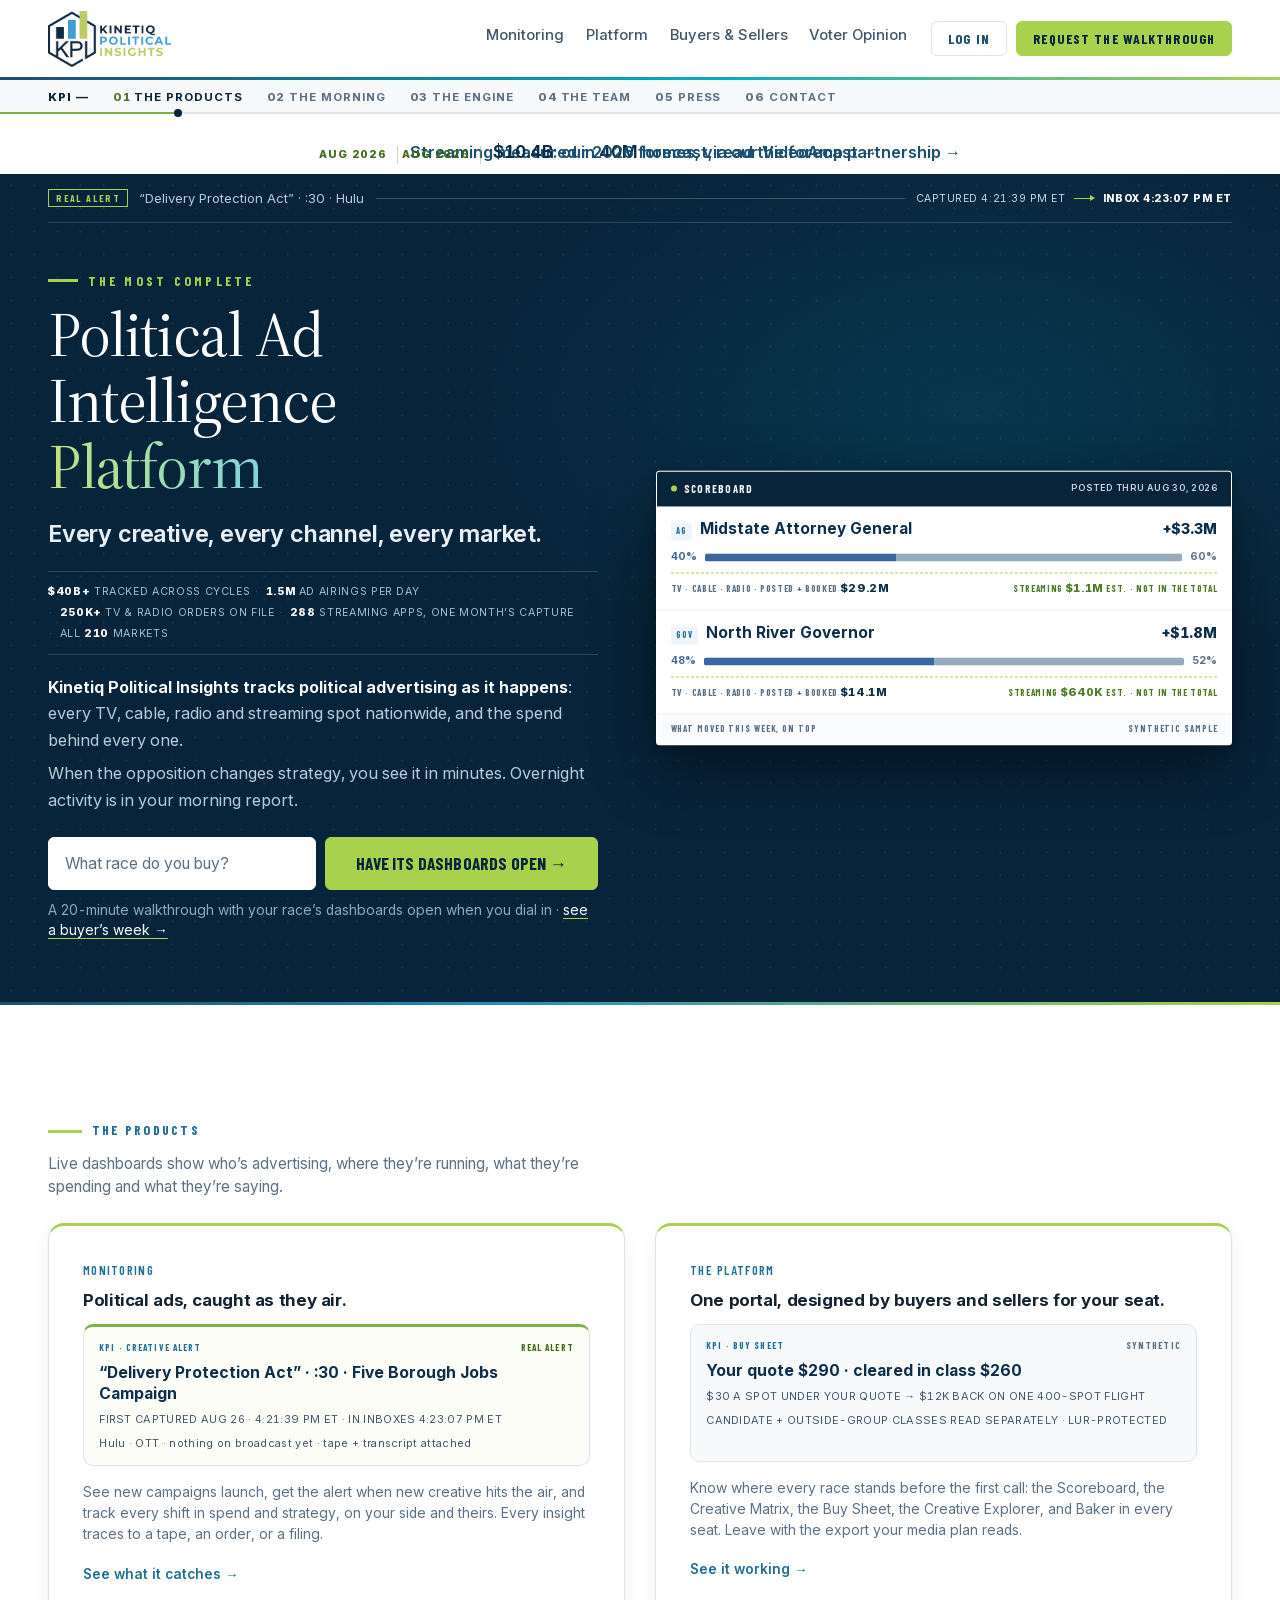
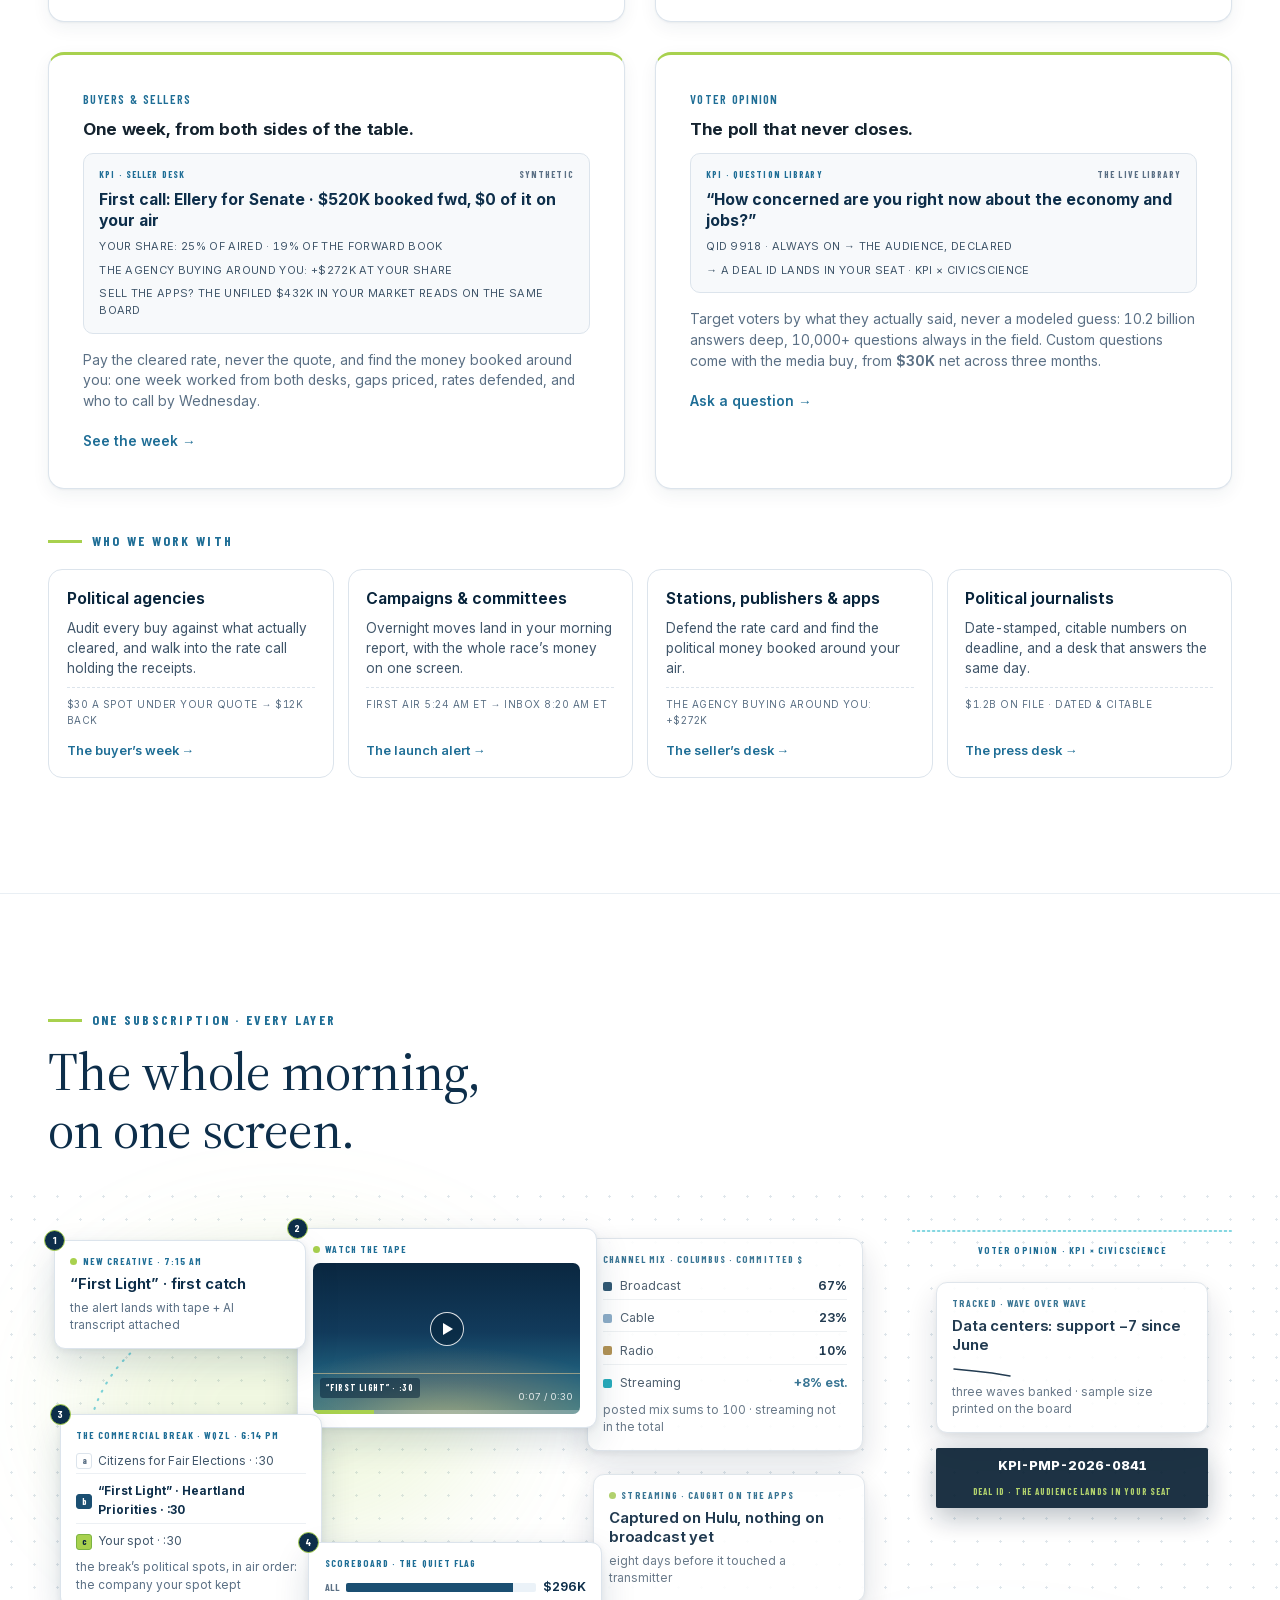
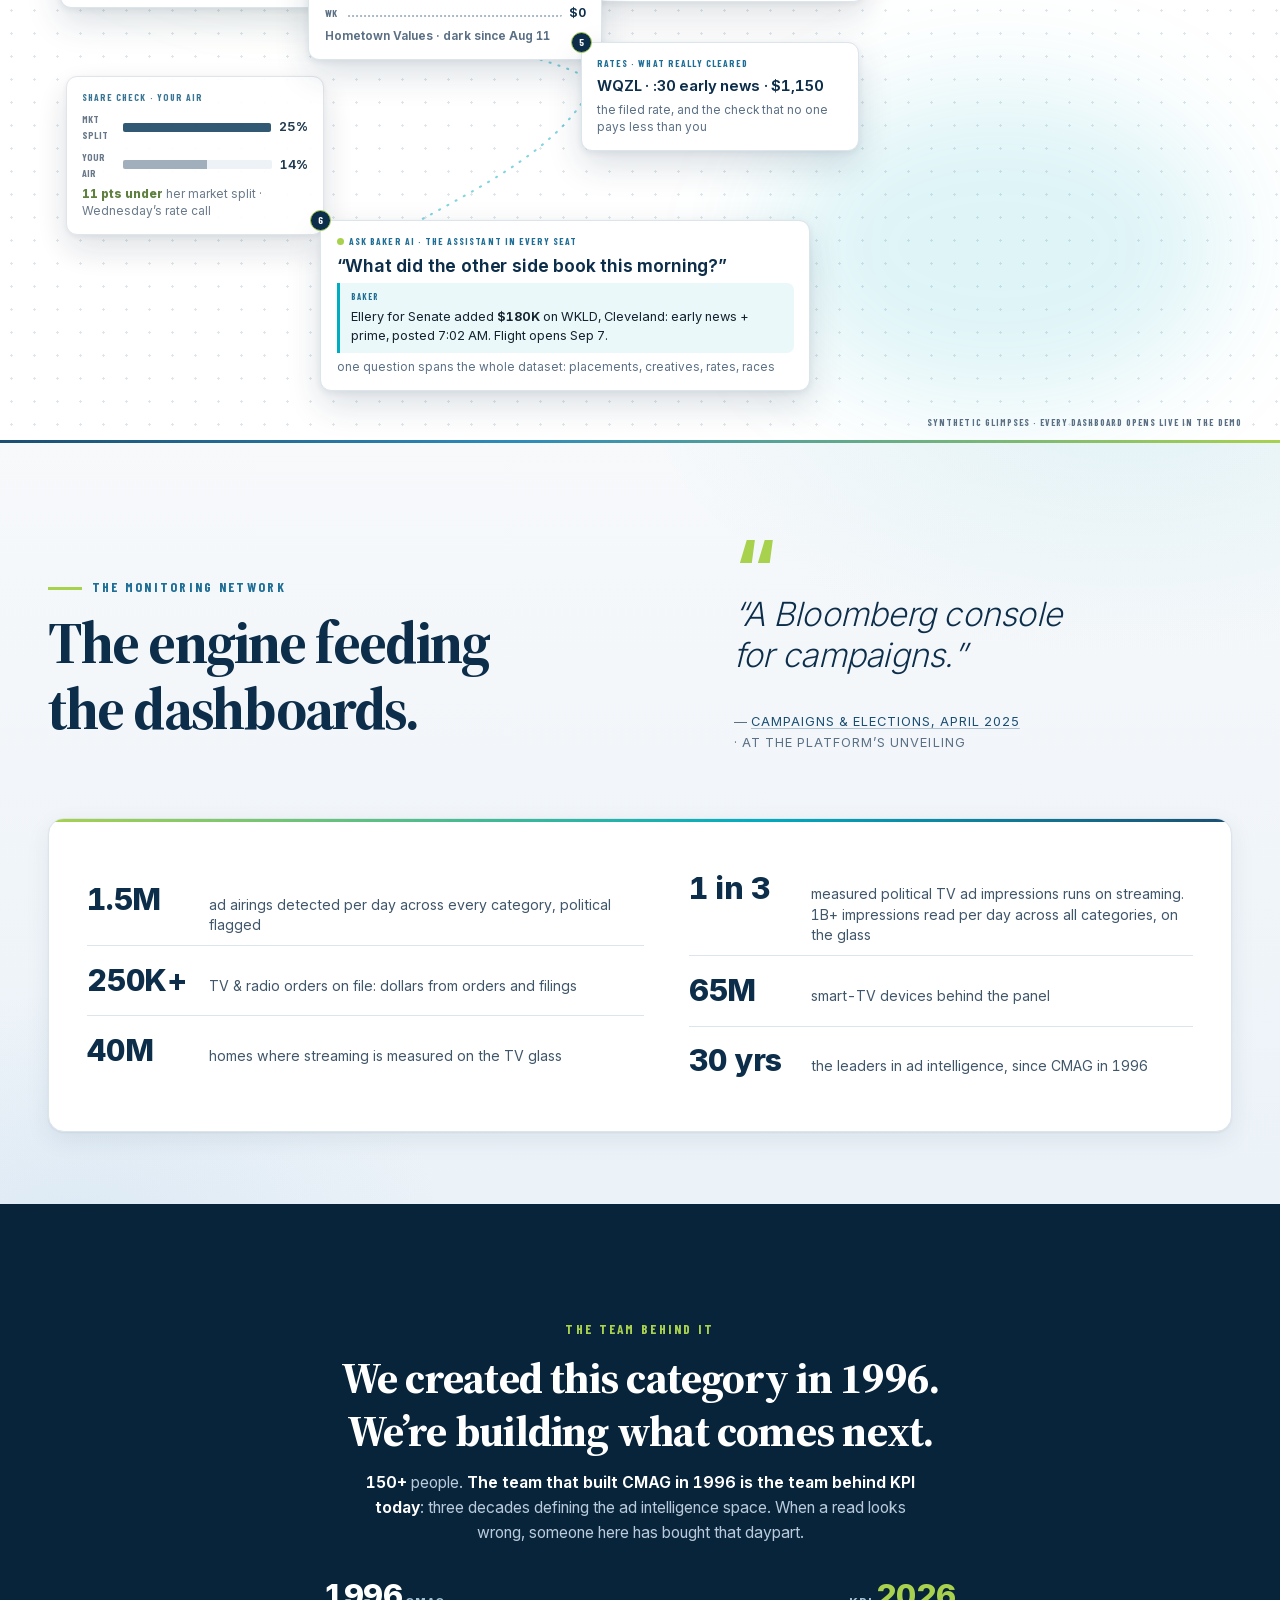
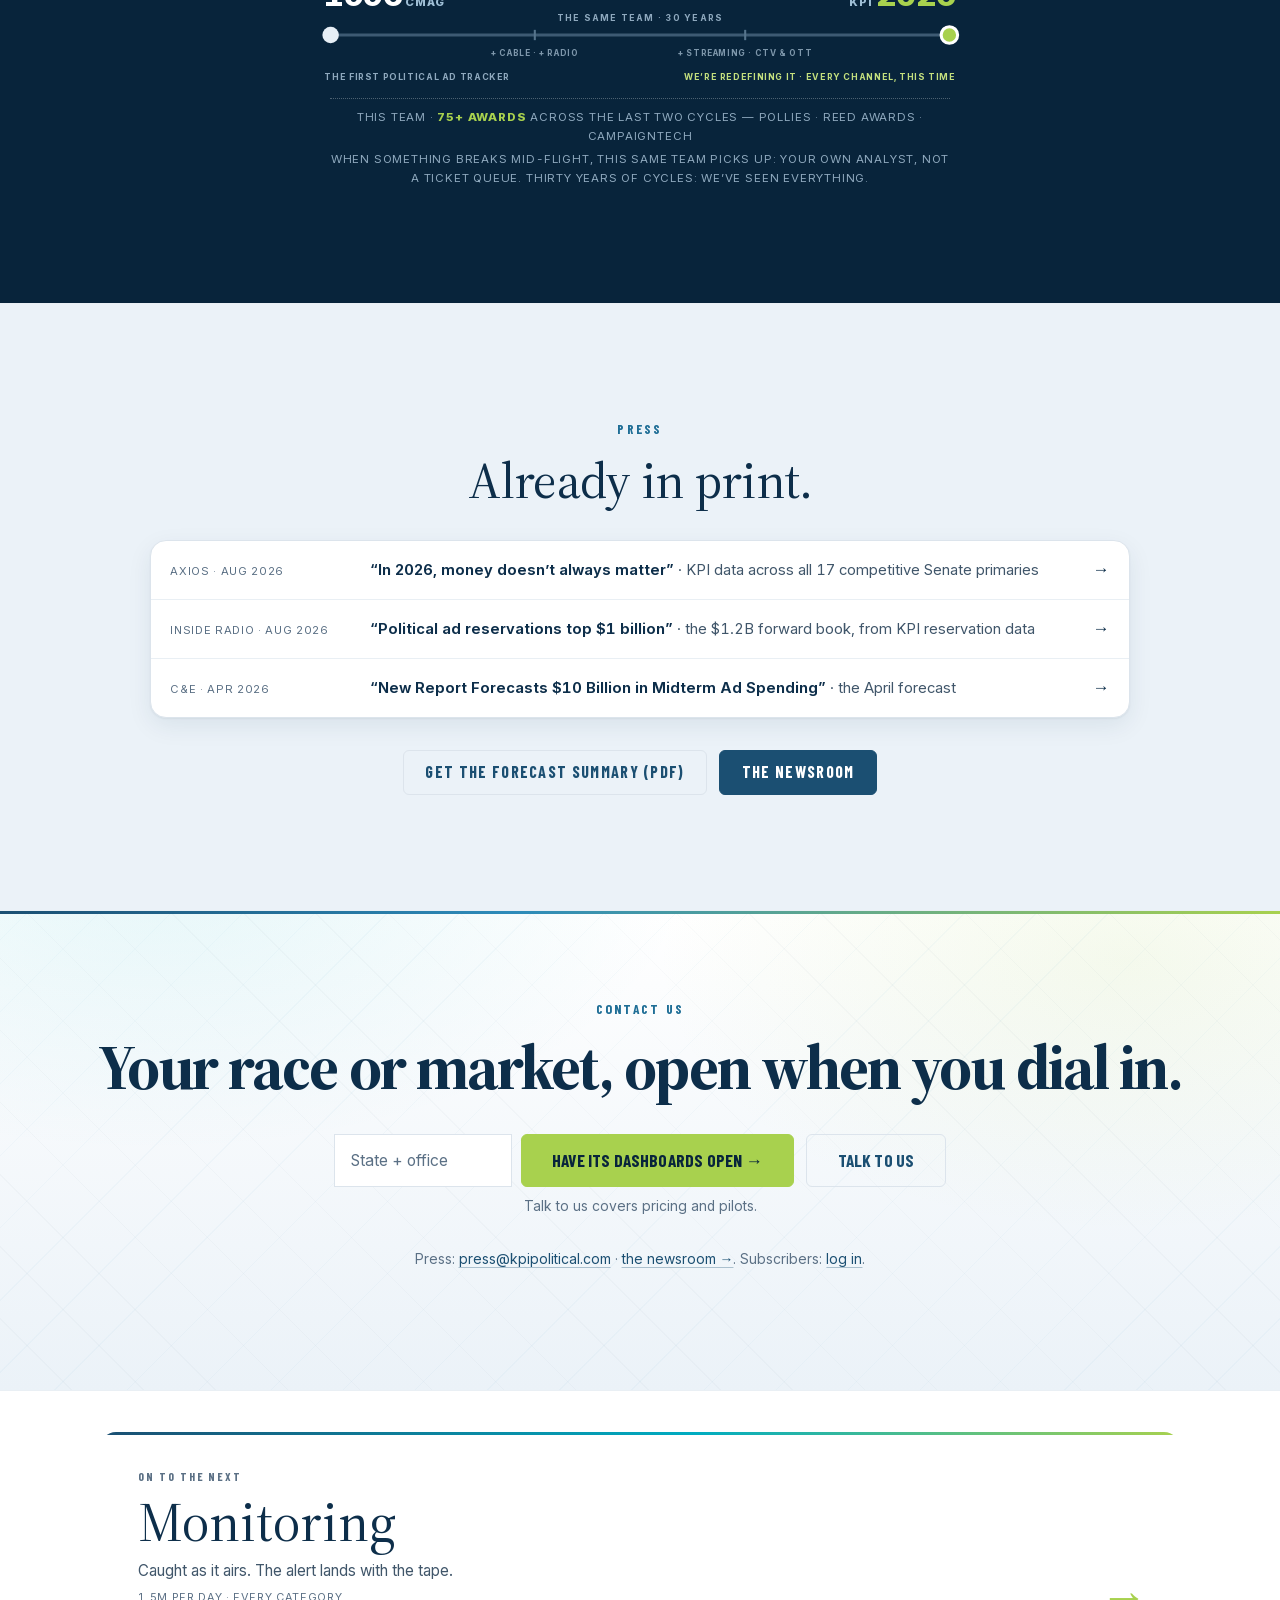
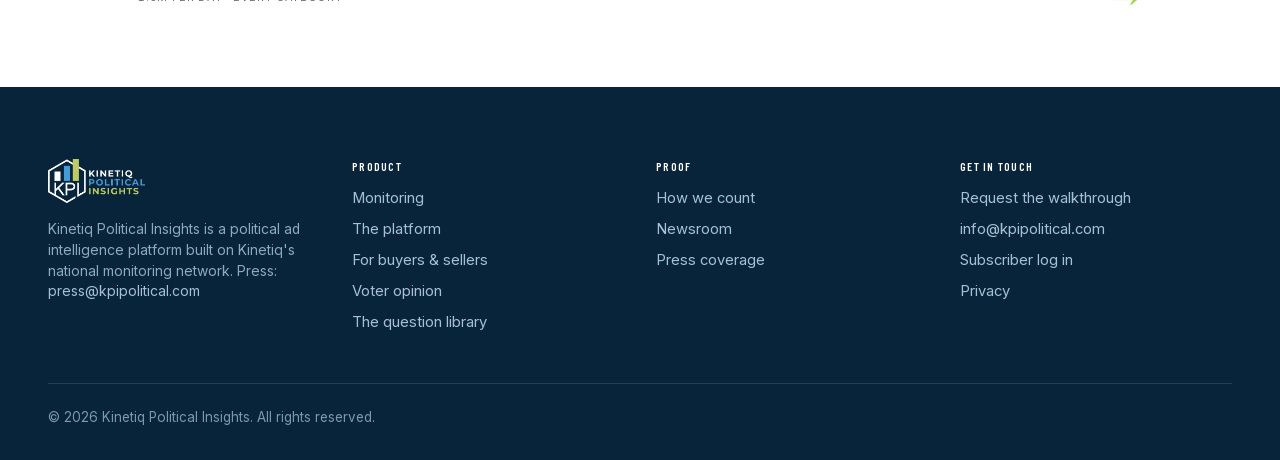
==== commit 2ec85317: "r183: THE DARK WIRE — the hero opens in the premium register The owner, verbatim: 'the hero feels li" ====
--- a/index.html
+++ b/index.html
@@ -10,7 +10,7 @@
 <meta property="og:type" content="website">
 <link rel="icon" href="assets/img/kpi-favicon.svg" type="image/svg+xml">
 <link rel="icon" href="assets/img/kpi-mark.png" type="image/png">
-<link rel="stylesheet" href="assets/css/kpi.css?v=r182">
+<link rel="stylesheet" href="assets/css/kpi.css?v=r183">
 <style>
   /* Light, centered, airy hero, matching the live site: the announcement banner
      sits flush under the nav, then the display headline in the green-to-teal
@@ -225,6 +225,144 @@
     .hero-board { display: block; max-width: 720px; margin-top: 2.4rem; }
     .hero-board .hb-row { display: grid; grid-template-columns: 1fr 1fr; gap: .2rem 1.6rem; align-items: center; }
     .hero-board .hb-row .hb-l3 { grid-column: 1 / -1; }
+  }
+
+  /* ============ r183: THE DARK WIRE (the owner: the hero read like homework;
+     it should feel innovative, polished, premium). The masthead opens in the
+     site's own premium register — the flag band's navy — with a real timed
+     alert as the proof wire, the five canon numbers on one ruled tape, the
+     essay retired to two wire lines, and the scoreboard console seated ON
+     the desk at every width. All rules scoped to .hero--desk. ============ */
+  .hero--desk {
+    background-color: var(--navy-ink);
+    background-image:
+      radial-gradient(720px 420px at 76% 28%, rgba(0,172,193,.14), transparent 70%),
+      radial-gradient(rgba(255,255,255,.05) 1px, transparent 1.4px);
+    background-size: auto, 23px 23px;
+    animation: none;
+    color: #E8F0F6;
+    padding: 0 0 clamp(44px, 5vw, 68px);
+  }
+  /* the proof wire */
+  .hero-wire { padding-top: .85rem; }
+  .hw-in { display: flex; align-items: center; gap: .7rem; flex-wrap: wrap;
+    text-decoration: none; border-bottom: 1px solid rgba(255,255,255,.16); padding-bottom: .8rem; }
+  .hw-real { font-family: var(--label); text-transform: uppercase; letter-spacing: .14em;
+    font-size: .62rem; font-weight: 700; line-height: 1; color: var(--lime);
+    border: 1.5px solid var(--lime); border-radius: 0; padding: .22rem .45rem .18rem; }
+  .hw-src { font-size: .82rem; color: #B9CBDA; }
+  .hw-in:hover .hw-src, .hw-in:focus-visible .hw-src { color: #fff; }
+  .hw-line { flex: 1 1 24px; height: 1px; background: rgba(255,255,255,.22); transform-origin: left; }
+  .hw-ev { display: flex; align-items: center; gap: .55rem; font-family: var(--mono);
+    font-size: .66rem; letter-spacing: .05em; color: #C9D6E2;
+    font-variant-numeric: tabular-nums lining-nums; }
+  .hw-cap, .hw-inb { white-space: nowrap; }
+  .hw-inb { color: #fff; font-weight: 800; }
+  .hw-arrow { width: 20px; height: 1px; background: var(--lime); position: relative; transform-origin: left; }
+  .hw-arrow::after { content: ""; position: absolute; right: -1px; top: -2.5px;
+    border-left: 5px solid var(--lime); border-top: 3px solid transparent; border-bottom: 3px solid transparent; }
+  /* the masthead */
+  .hero-desk { padding-top: clamp(30px, 4vw, 54px); }
+  .hero--desk .ht br { display: none; }
+  .hero--desk h1 { max-width: none; margin: 0; text-align: left;
+    font-size: clamp(2.3rem, 4.9vw, 4.5rem); line-height: 1.05; text-wrap: balance; }
+  .hero--desk .ht .ht__l { color: #fff; }
+  .hero--desk .ht .ht__k { display: block; font-family: var(--label); text-transform: uppercase;
+    font-size: clamp(.8rem, 1.05vw, .95rem); font-weight: 700; letter-spacing: .24em;
+    color: var(--lime); margin-bottom: .9rem; }
+  .hero--desk .ht .ht__k::before { content: ""; display: inline-block; width: 30px; height: 3px;
+    background: var(--lime); margin-right: .6rem; vertical-align: .3em; }
+  .hero--desk .ht .ht__l--accent {
+    background: linear-gradient(94deg, #C4E37A 0%, #7FD4E0 100%);
+    -webkit-background-clip: text; background-clip: text; color: transparent; }
+  @supports not (-webkit-background-clip: text) {
+    .hero--desk .ht .ht__l--accent { color: var(--lime); background: none; } }
+  .hero--desk .hero-proclaim { margin: 1.1rem 0 0; max-width: 46ch; text-align: left; color: #E8F0F6; }
+  /* the tape: all five canon numbers, ruled */
+  .hero-tape { margin: 1.2rem 0 0; padding: .6rem 0;
+    border-top: 1px solid rgba(255,255,255,.16); border-bottom: 1px solid rgba(255,255,255,.16);
+    font-family: var(--mono); font-size: .67rem; letter-spacing: .06em; text-transform: uppercase;
+    color: #A8BDCE; line-height: 1.95; font-variant-numeric: tabular-nums lining-nums; }
+  .hero-tape span { white-space: nowrap; }
+  .hero-tape b { color: #fff; font-weight: 800; }
+  .hero-tape .hr-sep { font-style: normal; color: #56728A; margin: 0 .3em 0 .1em; }
+  .hero-tape a { color: inherit; text-decoration: none; }
+  .hero-tape a:hover, .hero-tape a:focus-visible { color: #fff; text-decoration: underline;
+    text-underline-offset: 3px; text-decoration-color: var(--lime); }
+  /* the wire lines: the essay, retired */
+  .hero-wl { margin: 1.15rem 0 0; max-width: 54ch; font-size: 1.02rem; line-height: 1.62;
+    color: #B9CBDA; text-align: left; }
+  .hero-wl b { color: #fff; }
+  .hero-wl--2 { margin-top: .45rem; }
+  /* the command line */
+  .hero--desk .btn-row { margin-top: 1.5rem; display: block; }
+  .hero--desk .racebox { margin: 0; max-width: 560px; transition: filter .18s ease; }
+  .hero--desk .racebox:focus-within { filter: drop-shadow(0 12px 28px rgba(0,0,0,.45)); }
+  .hero--desk .racebox input { background: #fff; border-color: #fff; border-radius: 6px; color: var(--ink); }
+  .hero--desk .racebox input:focus-visible { outline: 2px solid var(--lime); outline-offset: 1px; }
+  .hero--desk .racebox-cap { margin-top: .6rem; color: #8FA9BE; }
+  .hero--desk .racebox-cap a { color: #fff; text-decoration: underline;
+    text-underline-offset: 3px; text-decoration-color: var(--lime); }
+  /* the console, promoted: the product window sits ON the desk */
+  .hero--desk .hero-board { display: block; margin: 0; max-width: none; border-radius: 4px;
+    border: 1px solid rgba(255,255,255,.14);
+    box-shadow: 0 24px 64px rgba(0,0,0,.45), 0 2px 8px rgba(0,0,0,.3); }
+  .hero--desk .hero-board .hb-row { display: block; }
+  @media (min-width: 900px) {
+    .hero-desk { display: grid; grid-template-columns: 47fr 53fr;
+      gap: clamp(2.2rem, 4.5vw, 4rem); align-items: center; }
+    .hero--desk .hero-board { margin-top: 0; }
+    .hero--desk .hb-top { font-size: .66rem; padding: .55rem .85rem; }
+    .hero--desk .hero-board .hb-row { padding: .7rem .85rem .74rem; }
+    .hero--desk .hb-l1 b { font-size: .96rem; }
+    .hero--desk .hb-wk { font-size: .9rem; }
+    .hero--desk .hb-l3 { font-size: .58rem; }
+    .hero--desk .hb-l3 b { font-size: .7rem; }
+    .hero--desk .hb-foot { font-size: .56rem; padding: .5rem .85rem; }
+  }
+  /* the phone desk: the console crests the fold and straddles the seam */
+  @media (max-width: 899px) {
+    .hero--desk { padding-bottom: 0;
+      background-image:
+        linear-gradient(to bottom, rgba(8,36,59,0) calc(100% - 112px), var(--white) calc(100% - 112px)),
+        radial-gradient(720px 420px at 76% 28%, rgba(0,172,193,.14), transparent 70%),
+        radial-gradient(rgba(255,255,255,.05) 1px, transparent 1.4px);
+      background-size: auto, auto, 23px 23px; }
+    .hero-proof { margin-top: 1.7rem; }
+    .hero--desk .hero-board { max-width: 470px; margin-inline: auto; }
+  }
+  @media (max-width: 640px) {
+    /* the r179 one-race glimpse holds: the promoted console still deals one */
+    .hero--desk .hero-board .hb-row + .hb-row { display: none; }
+    .hero--desk h1 { font-size: clamp(1.98rem, 8.2vw, 2.5rem); line-height: 1.12; }
+    .hero--desk .ht .ht__l { display: inline; }
+    .hero--desk .ht .ht__k { display: block; margin-bottom: .7rem; }
+    .hero-wire { padding-top: .65rem; }
+    .hw-src, .hw-line { display: none; }
+    .hw-in { justify-content: space-between; gap: .55rem; padding-bottom: .65rem; }
+    .hero--desk .hero-proclaim { font-size: 1.05rem; }
+    .hero-tape { font-size: .64rem; line-height: 2.05; }
+    .hero-wl { font-size: .97rem; }
+  }
+  /* the filing entrance: one calm sequence; reduced-motion and JS-off print
+     the finished page (backwards fill only inside this gate) */
+  @media (prefers-reduced-motion: no-preference) {
+    .hw-line { animation: grow-x .6s var(--smooth) backwards; }
+    .hw-src { animation: rise .45s var(--smooth) .05s backwards; }
+    .hw-ev { animation: rise .45s var(--smooth) .3s backwards; }
+    .hw-real { animation: ac-stamp .55s cubic-bezier(.2,1.4,.3,1) .95s backwards; }
+    .hero--desk .ht .ht__k { animation: rise .5s var(--smooth) .1s backwards; }
+    .hero--desk .ht .ht__l:nth-of-type(2) { animation: rise .6s var(--smooth) .22s backwards; }
+    .hero--desk .ht .ht__l:nth-of-type(3) { animation: rise .6s var(--smooth) .34s backwards; }
+    .hero--desk .hero-proclaim .hp-s { display: inline-block; animation: rise .5s var(--smooth) backwards; }
+    .hero--desk .hero-proclaim .hp-s:nth-child(1) { animation-delay: .5s; }
+    .hero--desk .hero-proclaim .hp-s:nth-child(2) { animation-delay: .6s; }
+    .hero--desk .hero-proclaim .hp-s:nth-child(3) { animation-delay: .7s; }
+    .hero-tape { animation: rise .5s var(--smooth) .82s backwards; }
+    .hero-wl { animation: rise .5s var(--smooth) .94s backwards; }
+    .hero-wl--2 { animation-delay: 1.02s; }
+    .hero--desk .btn-row { animation: rise .5s var(--smooth) 1.12s backwards; }
+    .hero--desk .racebox-cap { animation: rise .45s var(--smooth) 1.22s backwards; }
   }
 </style>
 
@@ -470,43 +608,57 @@
   </div>
 </div>
 
-<header class="hero hero--light hero--home">
-
-  <div class="wrap hero-center">
-    <p class="eyebrow eyebrow--plain">Kinetiq Political Insights</p>
-    <h1 class="ht">
-      <span class="ht__l" data-t="The Most Complete">The Most Complete</span><br>
-      <span class="ht__l" data-t="Political Ad Intelligence">Political Ad Intelligence</span><br>
-      <span class="ht__l ht__l--accent" data-t="Platform">Platform</span>
-    </h1>
-    <p class="hero-proclaim"><span class="hp-s">Every creative,</span> <span class="hp-s">every channel,</span> <span class="hp-s">every market.</span></p>
-    <p class="hero-receipt" aria-label="The numbers under the claim: over forty billion dollars in political ad spending tracked across cycles, 1.5 million ad airings per day, more than a quarter-million TV and radio orders on file, 288 streaming apps read in a single month&rsquo;s capture, all 210 markets">
-      <span>$40B+ tracked across cycles</span>
-      <span><i class="hr-sep" aria-hidden="true">&middot;</i> 1.5M ad airings per day</span>
-      <span><i class="hr-sep" aria-hidden="true">&middot;</i> 250K+ TV &amp; radio orders on file</span>
-      <span><i class="hr-sep" aria-hidden="true">&middot;</i> <a href="monitoring.html#streaming">288 streaming apps, one month&rsquo;s capture</a></span>
-      <span><i class="hr-sep" aria-hidden="true">&middot;</i> all 210 markets</span>
-    </p>
-    <p class="lede"><b>Kinetiq Political Insights tracks political advertising as
-      it happens</b>: every TV, cable, radio and streaming spot nationwide, and the
-      spend behind every one. Live dashboards show who&rsquo;s advertising, where
-      they&rsquo;re running, what they&rsquo;re spending and what they&rsquo;re
-      saying. When the opposition changes strategy, you see it in minutes, with
-      overnight activity captured in your morning report.</p>
-    <div class="btn-row">
-      <form class="racebox" action="contact.html#demo-form" method="get" aria-label="Name the race you buy &mdash; or the market you sell">
-        <input id="rb-race" name="race" type="text" maxlength="150"
-          placeholder="What race do you buy?"
-          aria-label="The race you buy">
-        <button class="btn btn--lime btn--lg" type="submit">Have its dashboards open &rarr;</button>
-      </form>
-    </div>
-    <p class="small" style="margin-top:.55rem;color:var(--ink-3)">A 20-minute walkthrough
-      with your race&rsquo;s dashboards open when you dial in &middot;
-      <a href="week.html">see a buyer&rsquo;s week &rarr;</a></p>
-    <!-- The mobile hero's proof: a two-race glimpse of the scoreboard, matching the
-         platform recreation's rows. Shown under 641px only; desktop keeps the type. -->
-    <div class="hero-board" data-plx style="--plx-d:12px" role="img" aria-label="A glimpse of the scoreboard: two races, each side's share of committed money, the TV, cable and radio total with the streaming estimate labeled apart, and the week's fresh spending on top. Synthetic sample.">
+<header class="hero hero--home hero--desk">
+
+  <div class="wrap hero-wire">
+    <a class="hw-in" href="monitoring.html#alert-demo"
+      aria-label="A real creative alert, timed: Delivery Protection Act, 30 seconds, on Hulu &mdash; captured 4:21:39 PM Eastern, in subscriber inboxes 4:23:07 PM Eastern. See it land on the monitoring page">
+      <span class="hw-real">Real alert</span>
+      <span class="hw-src">&ldquo;Delivery Protection Act&rdquo; &middot; :30 &middot; Hulu</span>
+      <i class="hw-line" aria-hidden="true"></i>
+      <span class="hw-ev num" aria-hidden="true">
+        <span class="hw-cap">CAPTURED 4:21:39 PM&nbsp;ET</span>
+        <i class="hw-arrow"></i>
+        <span class="hw-inb">INBOX 4:23:07 PM&nbsp;ET</span>
+      </span>
+    </a>
+  </div>
+
+  <div class="wrap hero-desk">
+    <div class="hero-file">
+      <h1 class="ht">
+        <span class="ht__l ht__k" data-t="The Most Complete">The Most Complete</span><br>
+        <span class="ht__l" data-t="Political Ad Intelligence">Political Ad Intelligence</span><br>
+        <span class="ht__l ht__l--accent" data-t="Platform">Platform</span>
+      </h1>
+      <p class="hero-proclaim"><span class="hp-s">Every creative,</span> <span class="hp-s">every channel,</span> <span class="hp-s">every market.</span></p>
+      <p class="hero-tape num" aria-label="The numbers under the claim: over forty billion dollars in political ad spending tracked across cycles, 1.5 million ad airings per day, more than a quarter-million TV and radio orders on file, 288 streaming apps read in a single month&rsquo;s capture, all 210 markets">
+        <span><b>$40B+</b> TRACKED ACROSS CYCLES</span>
+        <span><i class="hr-sep" aria-hidden="true">&middot;</i> <b>1.5M</b> AD AIRINGS PER DAY</span>
+        <span><i class="hr-sep" aria-hidden="true">&middot;</i> <b>250K+</b> TV &amp; RADIO ORDERS ON FILE</span>
+        <span><i class="hr-sep" aria-hidden="true">&middot;</i> <a href="monitoring.html#streaming"><b>288</b> STREAMING APPS, ONE MONTH&rsquo;S CAPTURE</a></span>
+        <span><i class="hr-sep" aria-hidden="true">&middot;</i> ALL <b>210</b> MARKETS</span>
+      </p>
+      <p class="hero-wl"><b>Kinetiq Political Insights tracks political advertising as
+        it happens</b>: every TV, cable, radio and streaming spot nationwide, and
+        the spend behind every one.</p>
+      <p class="hero-wl hero-wl--2">When the opposition changes strategy, you see it
+        in minutes. Overnight activity is in your morning report.</p>
+      <div class="btn-row">
+        <form class="racebox" action="contact.html#demo-form" method="get" aria-label="Name the race you buy &mdash; or the market you sell">
+          <input id="rb-race" name="race" type="text" maxlength="150"
+            placeholder="What race do you buy?"
+            aria-label="The race you buy">
+          <button class="btn btn--lime btn--lg" type="submit">Have its dashboards open &rarr;</button>
+        </form>
+      </div>
+      <p class="small racebox-cap">A 20-minute walkthrough
+        with your race&rsquo;s dashboards open when you dial in &middot;
+        <a href="week.html">see a buyer&rsquo;s week &rarr;</a></p>
+    </div>
+
+    <div class="hero-proof">
+      <div class="hero-board" data-plx style="--plx-d:12px" role="img" aria-label="A glimpse of the scoreboard: two races, each side's share of committed money, the TV, cable and radio total with the streaming estimate labeled apart, and the week's fresh spending on top. Synthetic sample.">
       <div class="hb-top"><span class="hb-dot"></span>SCOREBOARD<span class="hb-stamp">POSTED THRU AUG 30, 2026</span></div>
       <div class="hb-row">
         <div class="hb-l1"><span class="hb-tag">AG</span><b>Midstate Attorney General</b><span class="hb-wk">+$3.3M</span></div>
@@ -520,11 +672,7 @@
       </div>
       <div class="hb-foot"><span>WHAT MOVED THIS WEEK, ON TOP</span><span>SYNTHETIC SAMPLE</span></div>
     </div>
-  </div>
-
-  <div class="scroll-hint" aria-hidden="true">
-    <span>The products are below</span>
-    <svg viewBox="0 0 24 24" fill="none" stroke="currentColor" stroke-width="2.4"><path d="M5 9l7 7 7-7"/></svg>
+    </div>
   </div>
 
 </header>
@@ -534,6 +682,9 @@
 <section class="section" id="doors">
   <div class="wrap">
     <p class="eyebrow" data-rise>The products</p>
+    <p class="dek" data-rise style="max-width:62ch;margin:.7rem 0 1.5rem">Live dashboards
+      show who&rsquo;s advertising, where they&rsquo;re running, what they&rsquo;re
+      spending and what they&rsquo;re saying.</p>
     <div class="grid grid--2" data-rise>
       <a class="card card--flag press-card" href="monitoring.html">
         <p class="card__k">Monitoring</p>
@@ -541,7 +692,7 @@
         <div class="press-card__art press-card__art--real">
           <p class="pca__bar"><span>KPI &middot; Creative alert</span><span>real alert</span></p>
           <p class="pca__big">&ldquo;Delivery Protection Act&rdquo; &middot; :30 &middot; Five Borough Jobs Campaign</p>
-          <p class="pca__row num">FIRST CAPTURED AUG 26 &middot; 4:21:39 PM ET <span style="white-space:nowrap">&middot; IN&nbsp;INBOXES 4:23:07 PM ET</span></p>
+          <p class="pca__row num m-cut">FIRST CAPTURED AUG 26 &middot; 4:21:39 PM ET <span style="white-space:nowrap">&middot; IN&nbsp;INBOXES 4:23:07 PM ET</span></p>
           <p class="pca__row m-cut">Hulu &middot; OTT &middot; nothing on broadcast yet &middot; tape + transcript attached</p>
                   </div>
         <p class="small">See new campaigns launch, get the alert when new creative hits
@@ -909,6 +1060,6 @@
   </div>
 </footer>
 
-<script src="assets/js/site.js?v=r182"></script>
+<script src="assets/js/site.js?v=r183"></script>
 </body>
 </html>
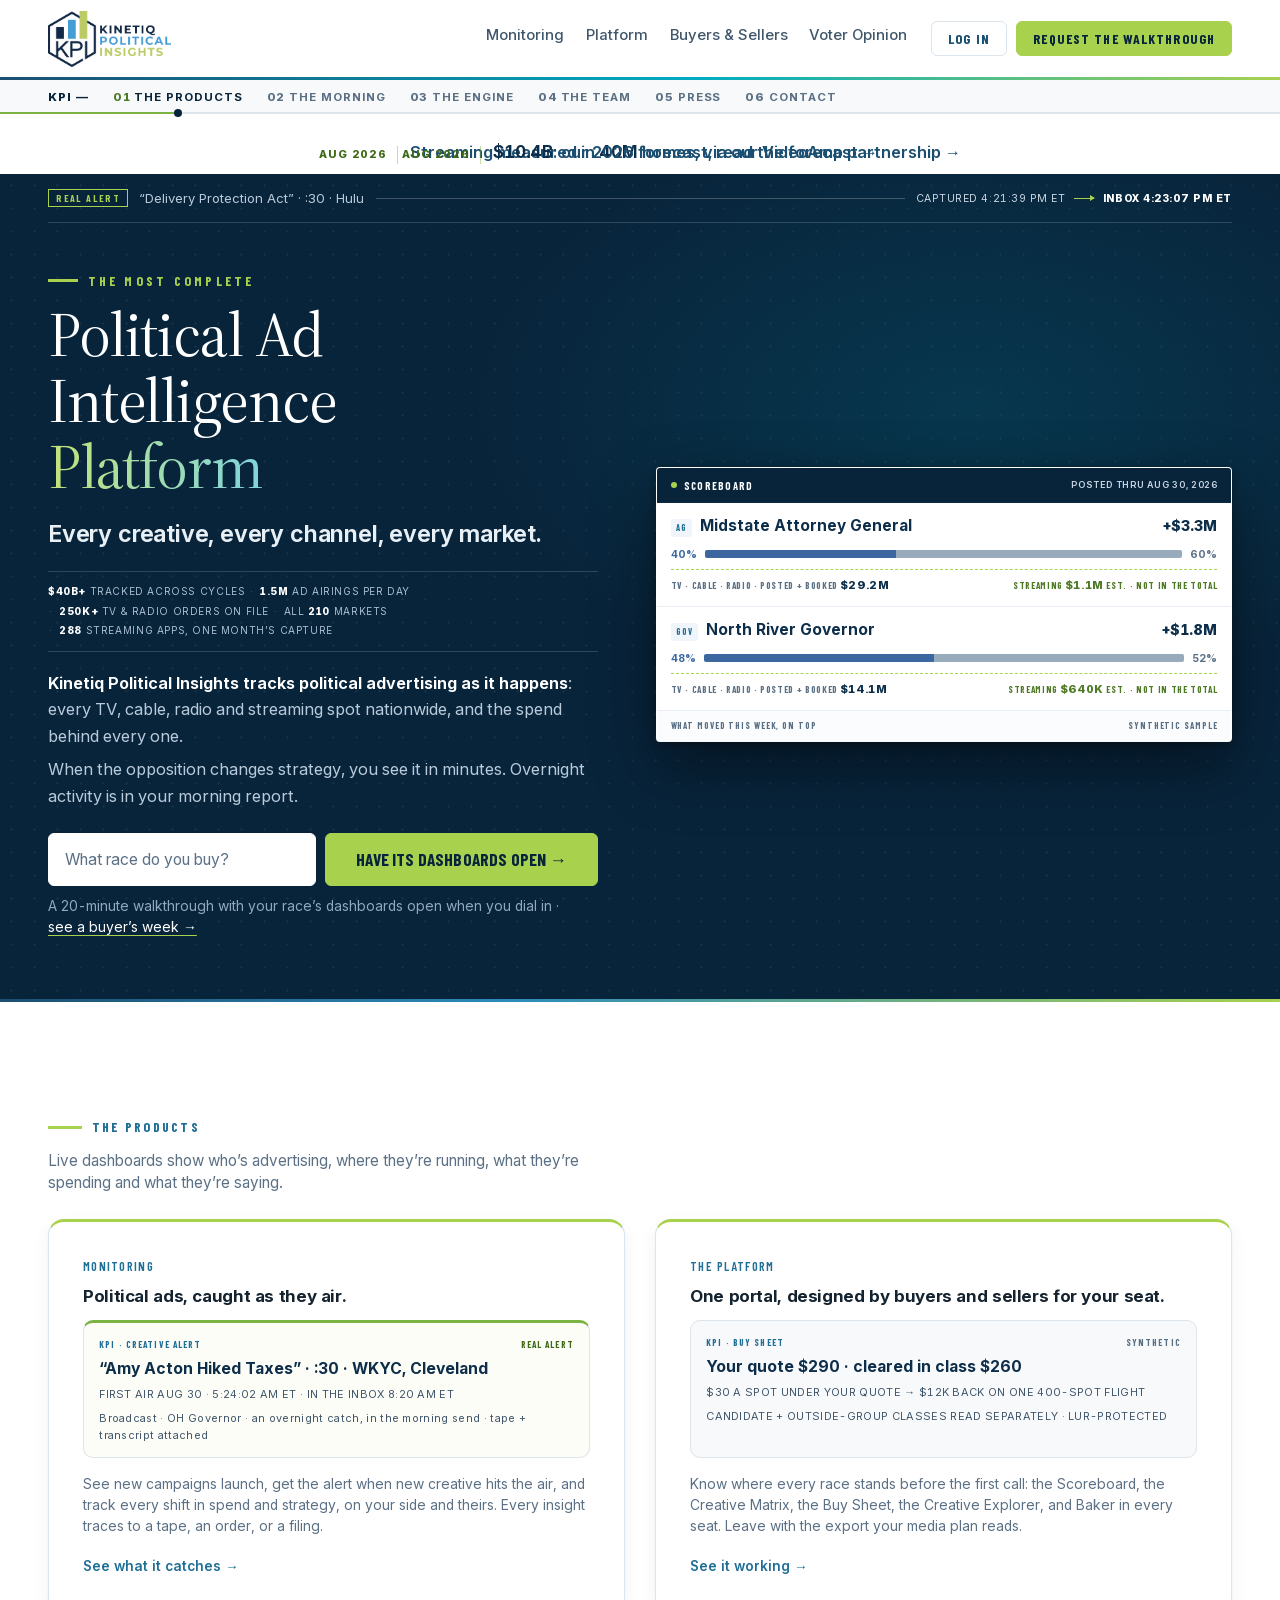
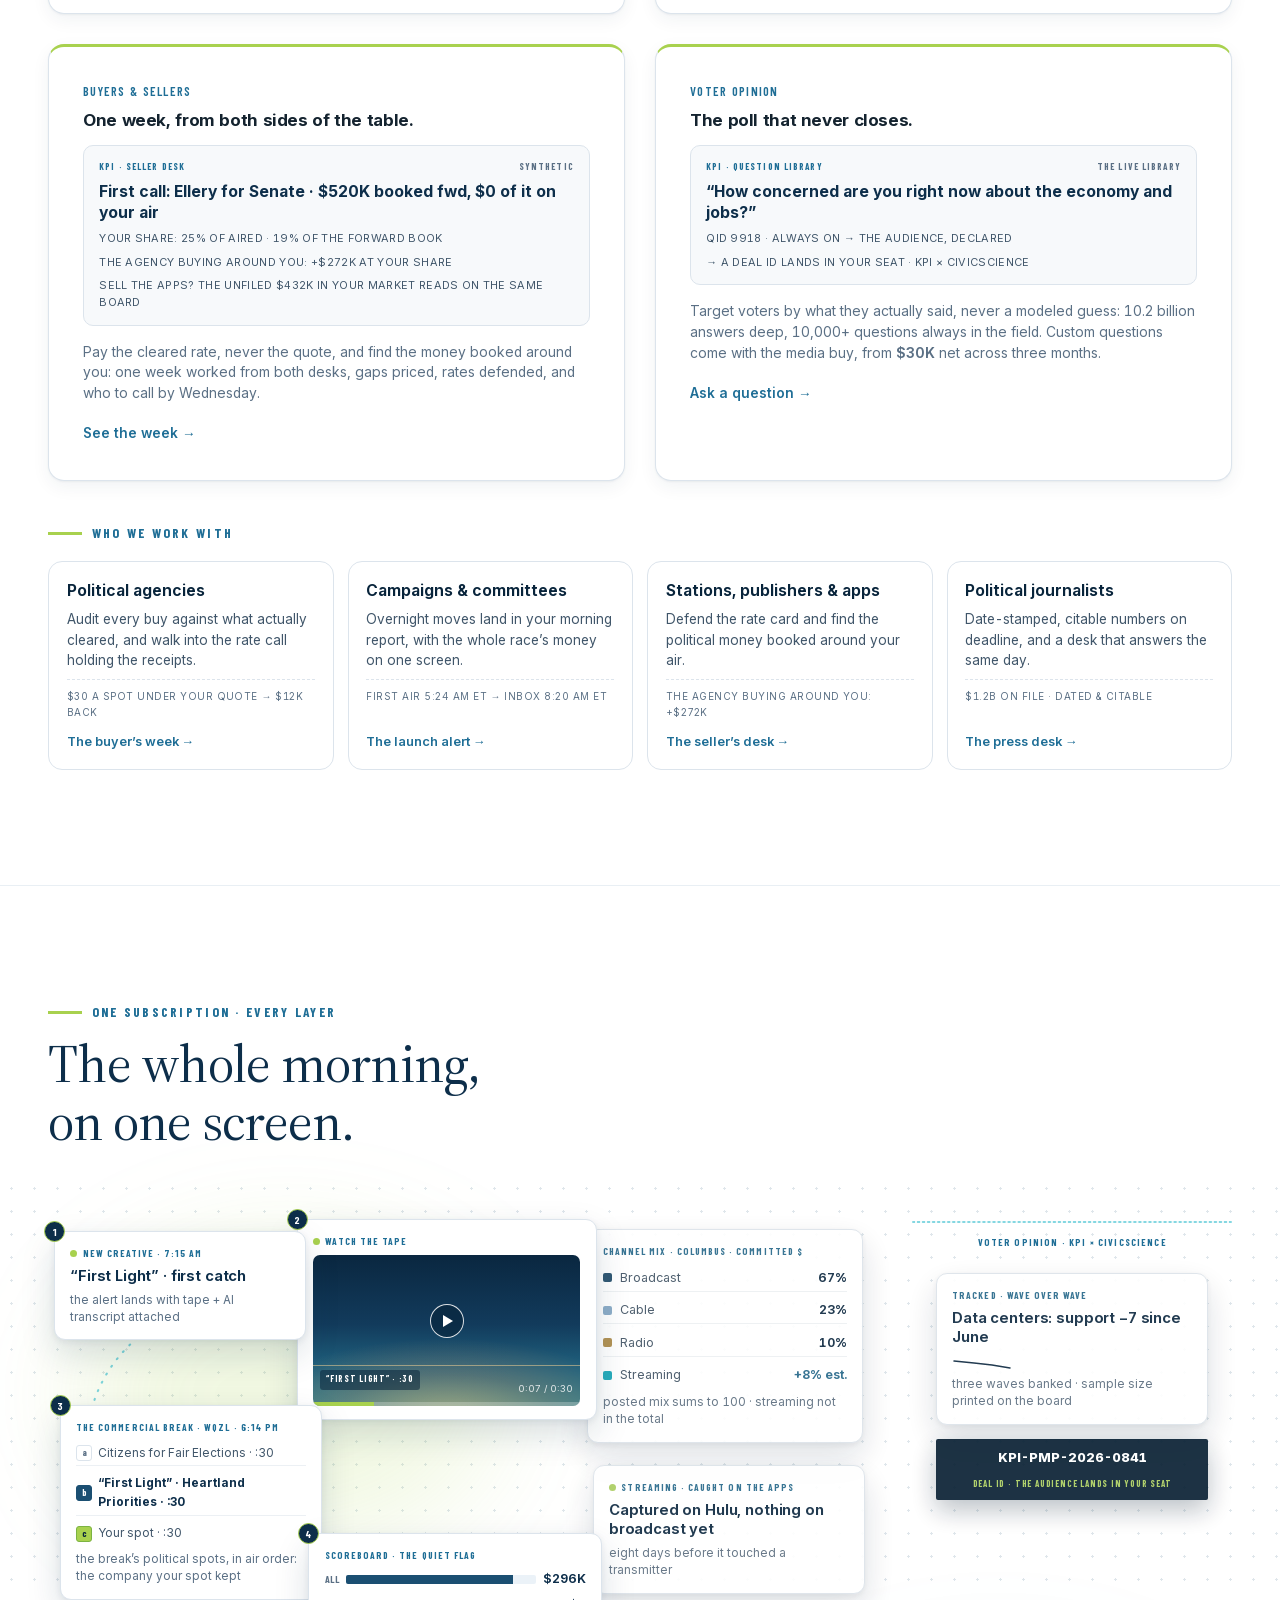
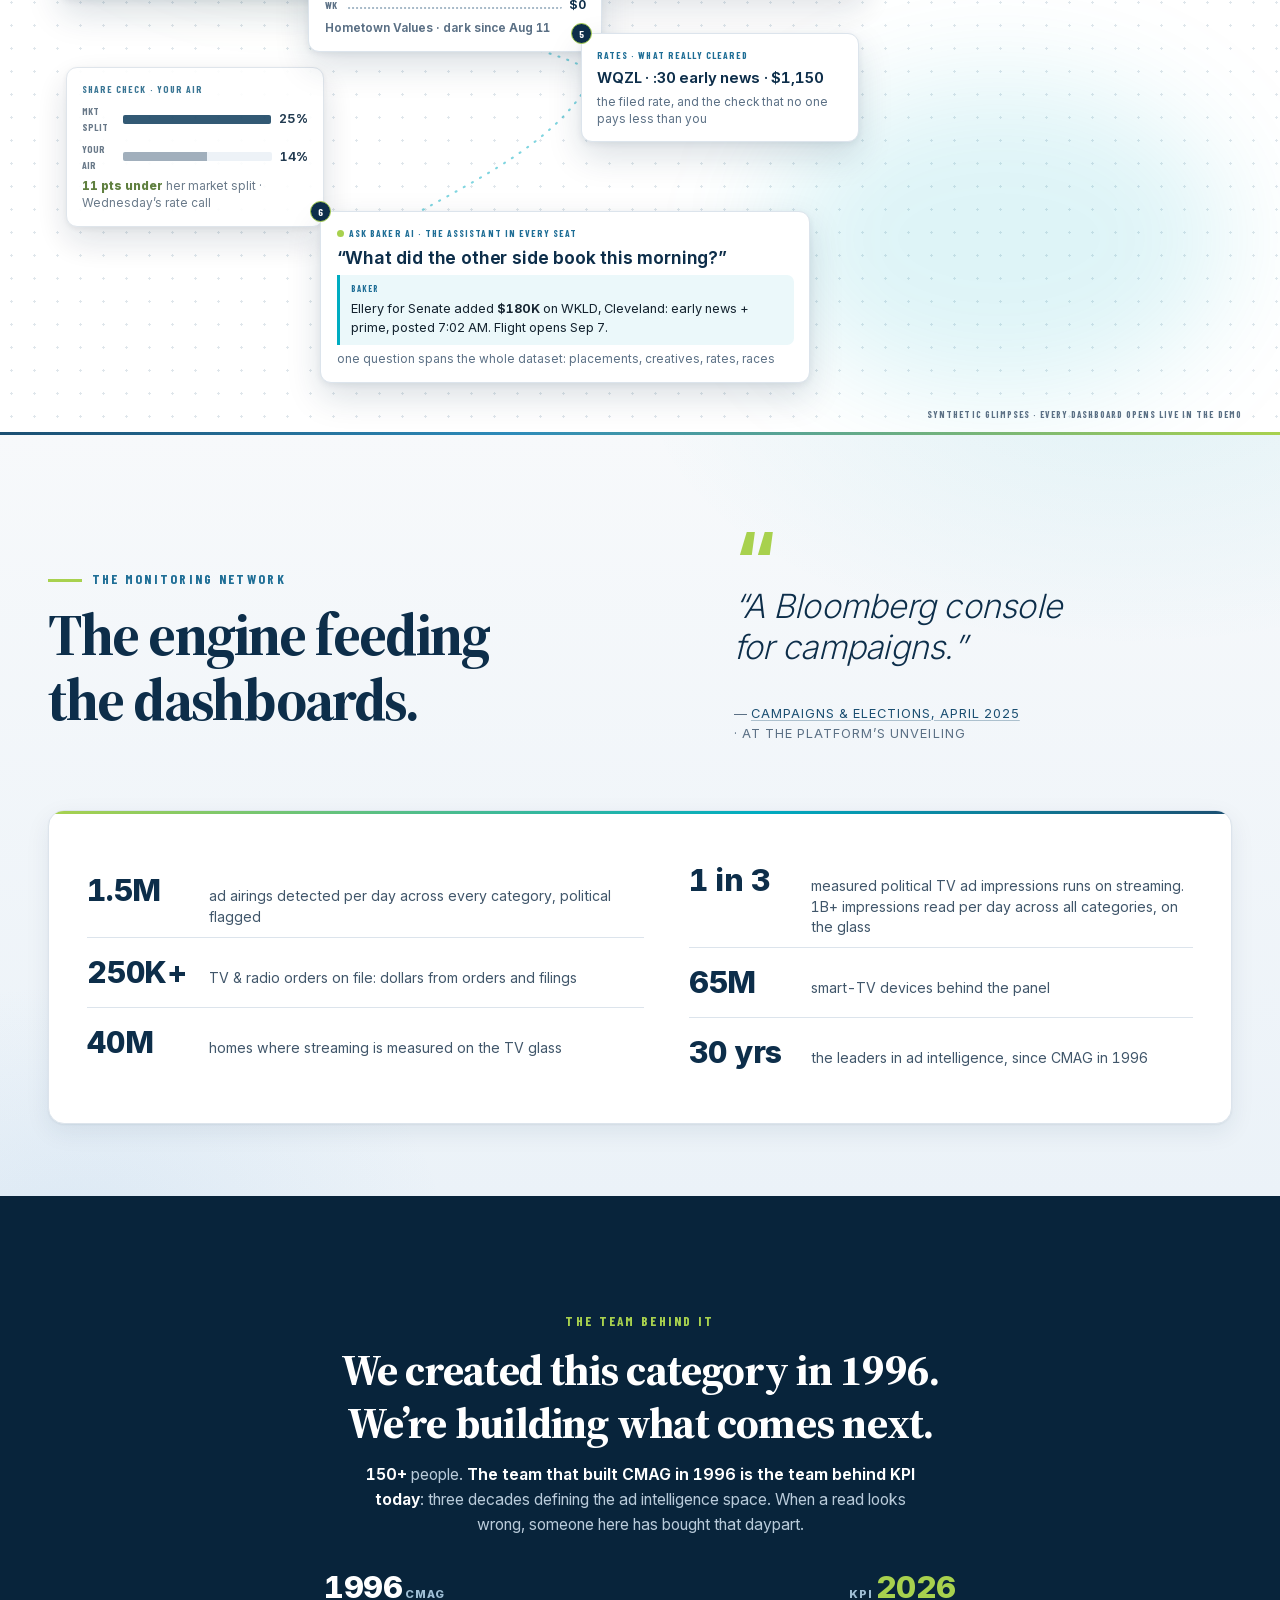
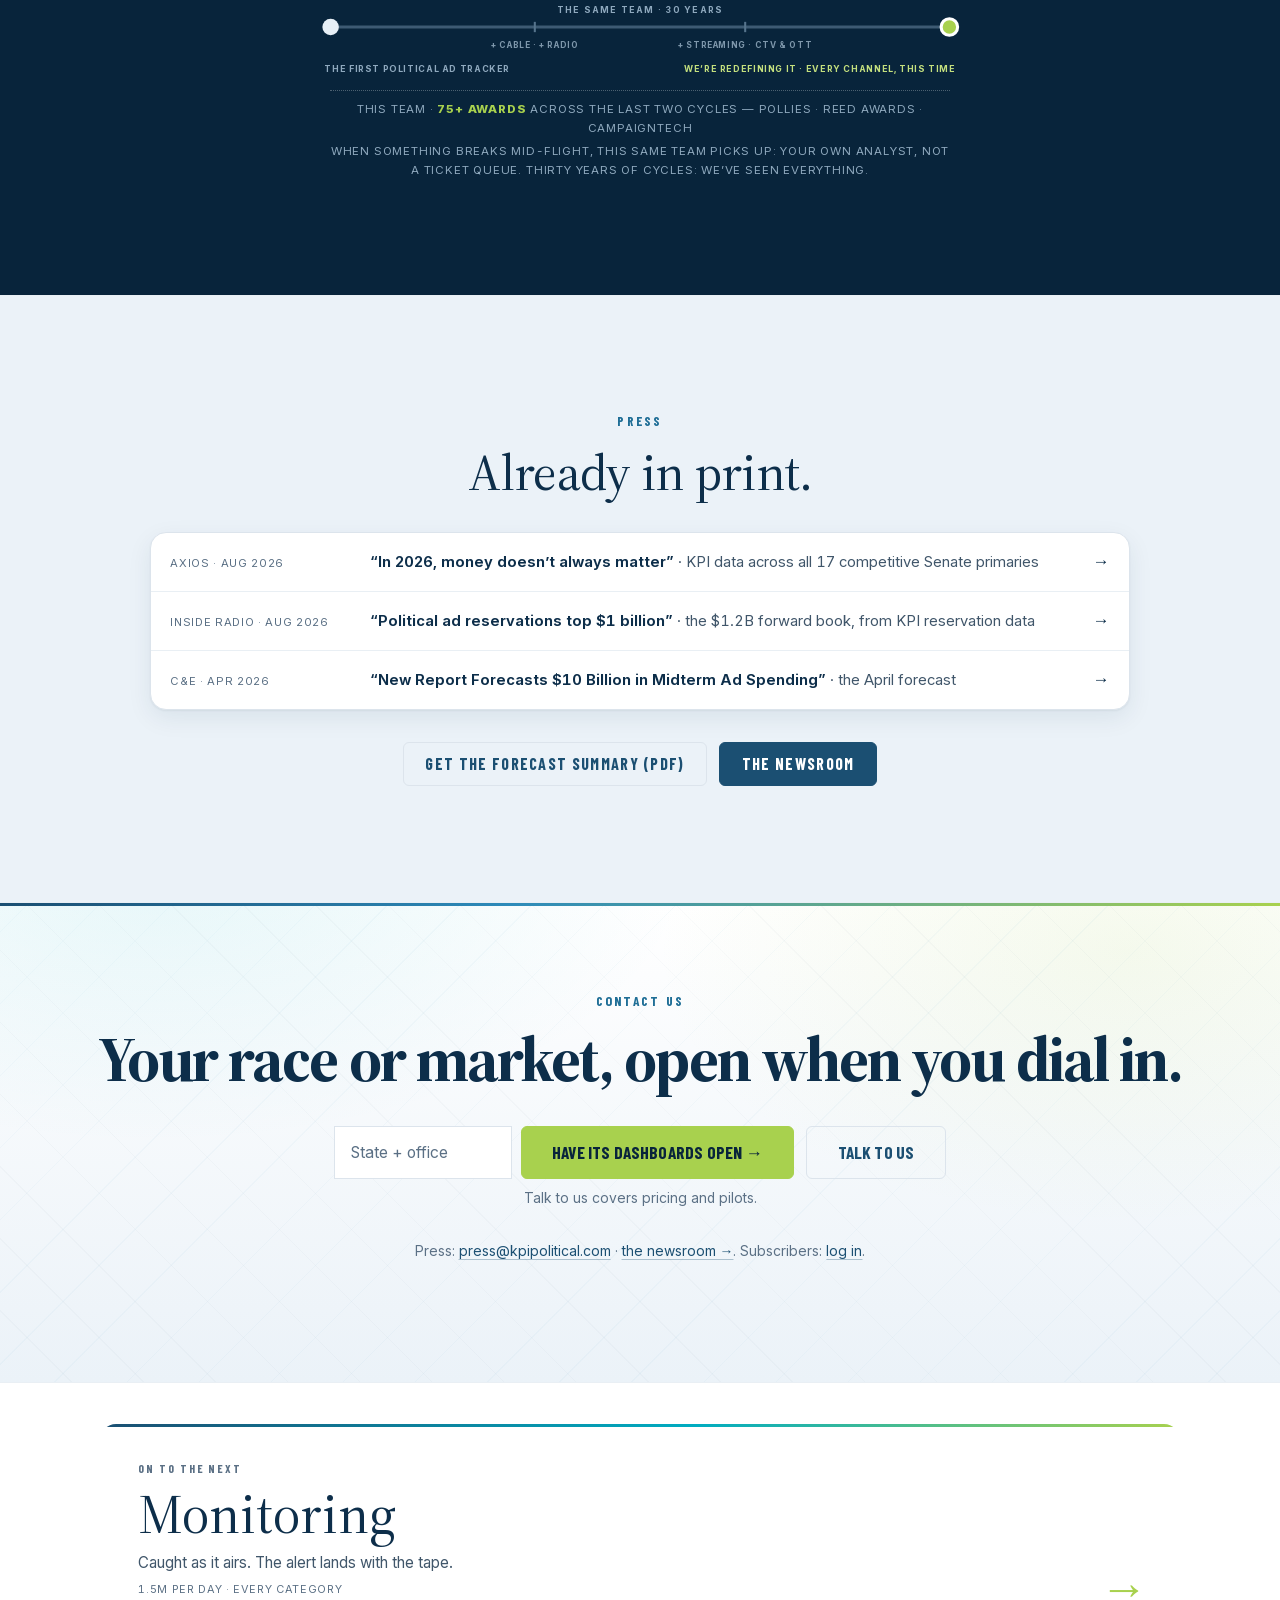
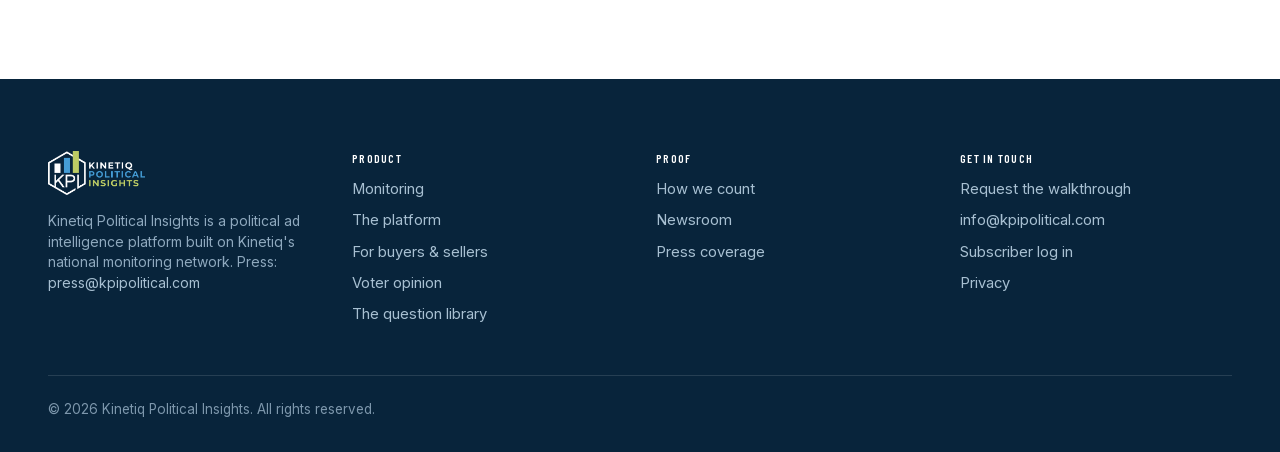
==== commit c1d5991f: "r184: the wire keeps its noun — hero confirmation fixes The 6-evaluator confirmation panel returned " ====
--- a/index.html
+++ b/index.html
@@ -10,7 +10,7 @@
 <meta property="og:type" content="website">
 <link rel="icon" href="assets/img/kpi-favicon.svg" type="image/svg+xml">
 <link rel="icon" href="assets/img/kpi-mark.png" type="image/png">
-<link rel="stylesheet" href="assets/css/kpi.css?v=r183">
+<link rel="stylesheet" href="assets/css/kpi.css?v=r184">
 <style>
   /* Light, centered, airy hero, matching the live site: the announcement banner
      sits flush under the nav, then the display headline in the green-to-teal
@@ -289,6 +289,7 @@
   .hero-tape a { color: inherit; text-decoration: none; }
   .hero-tape a:hover, .hero-tape a:focus-visible { color: #fff; text-decoration: underline;
     text-underline-offset: 3px; text-decoration-color: var(--lime); }
+  @media (min-width: 1200px) { .hero-tape { font-size: .63rem; } }
   /* the wire lines: the essay, retired */
   .hero-wl { margin: 1.15rem 0 0; max-width: 54ch; font-size: 1.02rem; line-height: 1.62;
     color: #B9CBDA; text-align: left; }
@@ -338,8 +339,12 @@
     .hero--desk .ht .ht__l { display: inline; }
     .hero--desk .ht .ht__k { display: block; margin-bottom: .7rem; }
     .hero-wire { padding-top: .65rem; }
-    .hw-src, .hw-line { display: none; }
-    .hw-in { justify-content: space-between; gap: .55rem; padding-bottom: .65rem; }
+    /* r184: the receipt keeps its noun on the phone — stamp + title, then the times */
+    .hw-line { display: none; }
+    .hw-src { font-size: .72rem; white-space: nowrap; }
+    .hw-ev { flex-basis: 100%; justify-content: space-between; }
+    @media (max-width: 374px) { .hw-ev { font-size: .58rem; } }
+    .hw-in { justify-content: space-between; gap: .5rem .55rem; padding-bottom: .65rem; }
     .hero--desk .hero-proclaim { font-size: 1.05rem; }
     .hero-tape { font-size: .64rem; line-height: 2.05; }
     .hero-wl { font-size: .97rem; }
@@ -350,7 +355,7 @@
     .hw-line { animation: grow-x .6s var(--smooth) backwards; }
     .hw-src { animation: rise .45s var(--smooth) .05s backwards; }
     .hw-ev { animation: rise .45s var(--smooth) .3s backwards; }
-    .hw-real { animation: ac-stamp .55s cubic-bezier(.2,1.4,.3,1) .95s backwards; }
+    .hw-real { animation: ac-stamp .55s cubic-bezier(.2,1.4,.3,1) .5s backwards; }
     .hero--desk .ht .ht__k { animation: rise .5s var(--smooth) .1s backwards; }
     .hero--desk .ht .ht__l:nth-of-type(2) { animation: rise .6s var(--smooth) .22s backwards; }
     .hero--desk .ht .ht__l:nth-of-type(3) { animation: rise .6s var(--smooth) .34s backwards; }
@@ -632,12 +637,12 @@
         <span class="ht__l ht__l--accent" data-t="Platform">Platform</span>
       </h1>
       <p class="hero-proclaim"><span class="hp-s">Every creative,</span> <span class="hp-s">every channel,</span> <span class="hp-s">every market.</span></p>
-      <p class="hero-tape num" aria-label="The numbers under the claim: over forty billion dollars in political ad spending tracked across cycles, 1.5 million ad airings per day, more than a quarter-million TV and radio orders on file, 288 streaming apps read in a single month&rsquo;s capture, all 210 markets">
+      <p class="hero-tape num" aria-label="The numbers under the claim: over forty billion dollars in political ad spending tracked across cycles, 1.5 million ad airings per day, more than a quarter-million TV and radio orders on file, all 210 markets, 288 streaming apps read in a single month&rsquo;s capture">
         <span><b>$40B+</b> TRACKED ACROSS CYCLES</span>
         <span><i class="hr-sep" aria-hidden="true">&middot;</i> <b>1.5M</b> AD AIRINGS PER DAY</span>
         <span><i class="hr-sep" aria-hidden="true">&middot;</i> <b>250K+</b> TV &amp; RADIO ORDERS ON FILE</span>
+        <span><i class="hr-sep" aria-hidden="true">&middot;</i> ALL <b>210</b> MARKETS</span>
         <span><i class="hr-sep" aria-hidden="true">&middot;</i> <a href="monitoring.html#streaming"><b>288</b> STREAMING APPS, ONE MONTH&rsquo;S CAPTURE</a></span>
-        <span><i class="hr-sep" aria-hidden="true">&middot;</i> ALL <b>210</b> MARKETS</span>
       </p>
       <p class="hero-wl"><b>Kinetiq Political Insights tracks political advertising as
         it happens</b>: every TV, cable, radio and streaming spot nationwide, and
@@ -654,7 +659,7 @@
       </div>
       <p class="small racebox-cap">A 20-minute walkthrough
         with your race&rsquo;s dashboards open when you dial in &middot;
-        <a href="week.html">see a buyer&rsquo;s week &rarr;</a></p>
+        <a href="week.html" style="white-space:nowrap">see a buyer&rsquo;s week &rarr;</a></p>
     </div>
 
     <div class="hero-proof">
@@ -691,9 +696,9 @@
         <h3>Political ads, caught as they air.</h3>
         <div class="press-card__art press-card__art--real">
           <p class="pca__bar"><span>KPI &middot; Creative alert</span><span>real alert</span></p>
-          <p class="pca__big">&ldquo;Delivery Protection Act&rdquo; &middot; :30 &middot; Five Borough Jobs Campaign</p>
-          <p class="pca__row num m-cut">FIRST CAPTURED AUG 26 &middot; 4:21:39 PM ET <span style="white-space:nowrap">&middot; IN&nbsp;INBOXES 4:23:07 PM ET</span></p>
-          <p class="pca__row m-cut">Hulu &middot; OTT &middot; nothing on broadcast yet &middot; tape + transcript attached</p>
+          <p class="pca__big">&ldquo;Amy Acton Hiked Taxes&rdquo; &middot; :30 &middot; WKYC, Cleveland</p>
+          <p class="pca__row num m-cut">FIRST AIR AUG&nbsp;30 &middot; 5:24:02 AM ET <span style="white-space:nowrap">&middot; IN&nbsp;THE&nbsp;INBOX 8:20 AM ET</span></p>
+          <p class="pca__row m-cut">Broadcast &middot; OH Governor &middot; an overnight catch, in the morning send &middot; tape + transcript attached</p>
                   </div>
         <p class="small">See new campaigns launch, get the alert when new creative hits
           the air, and track every shift in spend and strategy, on your side and
@@ -1060,6 +1065,6 @@
   </div>
 </footer>
 
-<script src="assets/js/site.js?v=r183"></script>
+<script src="assets/js/site.js?v=r184"></script>
 </body>
 </html>
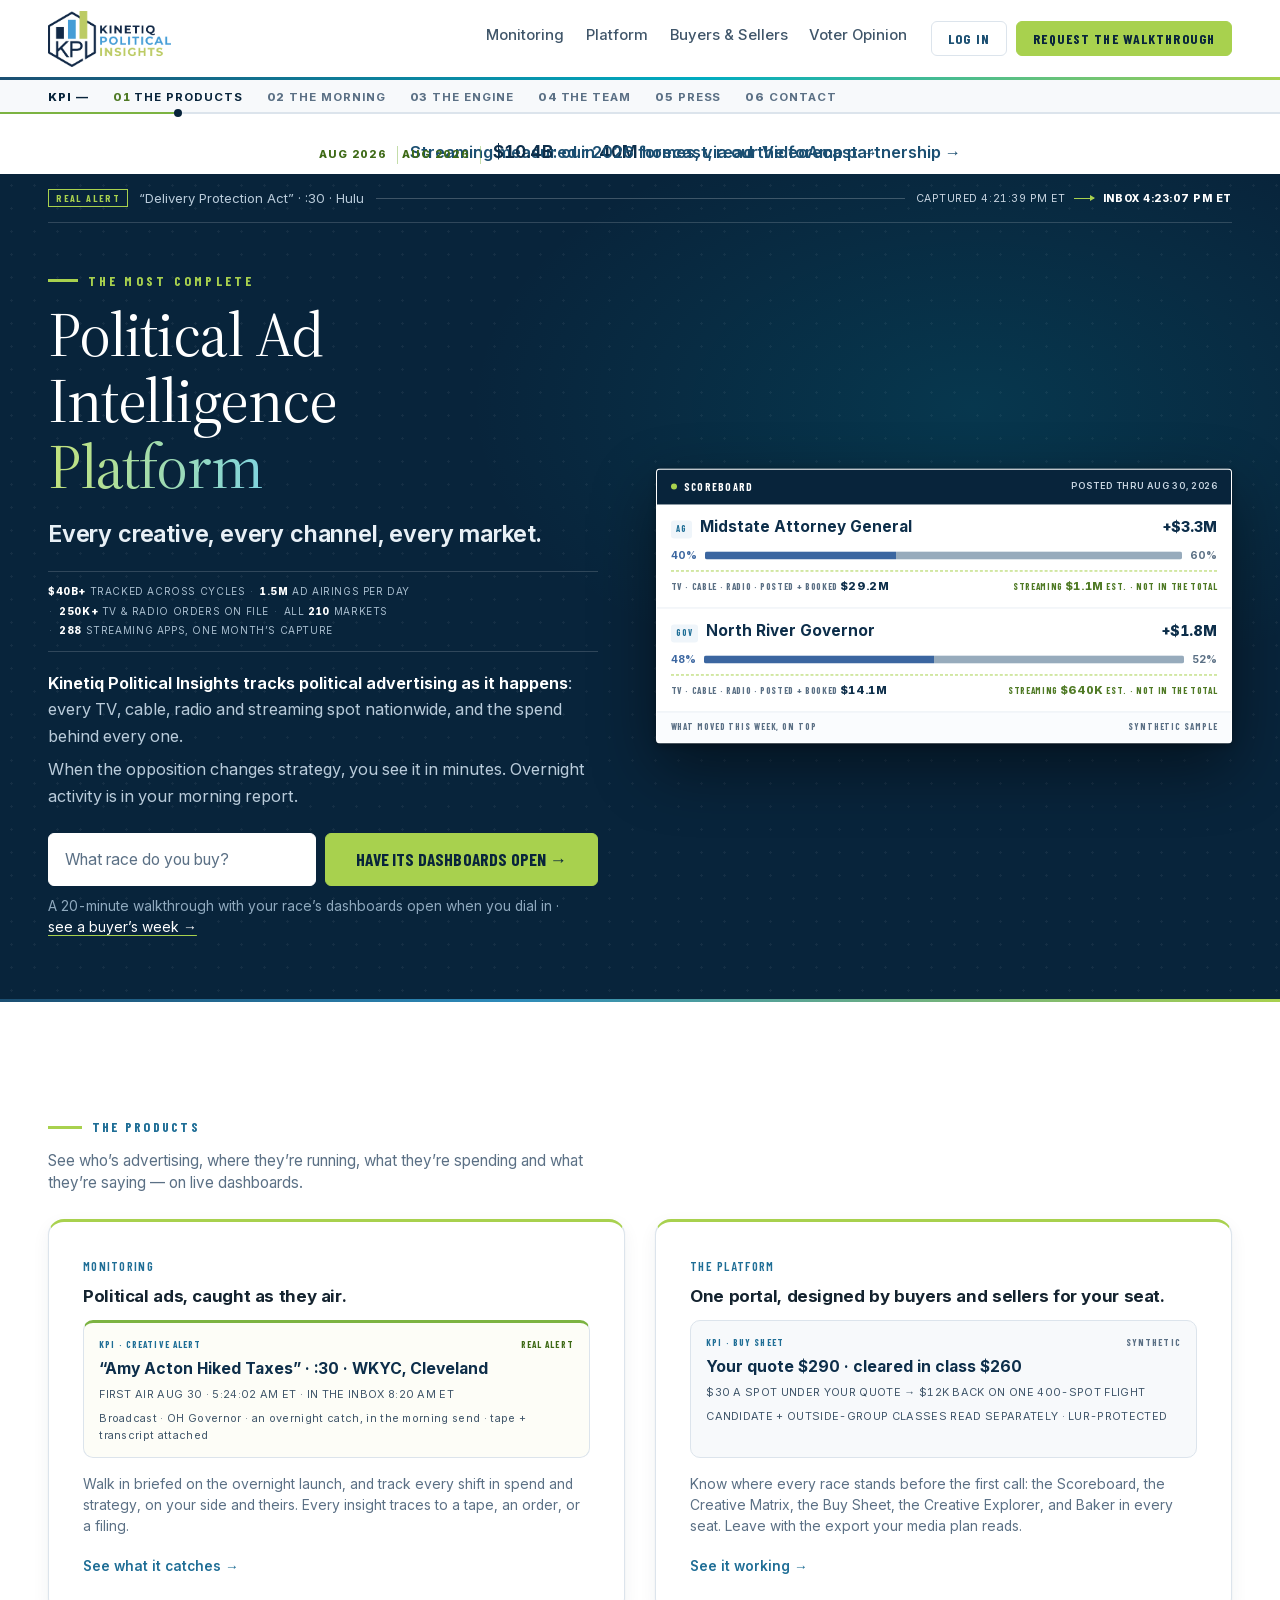
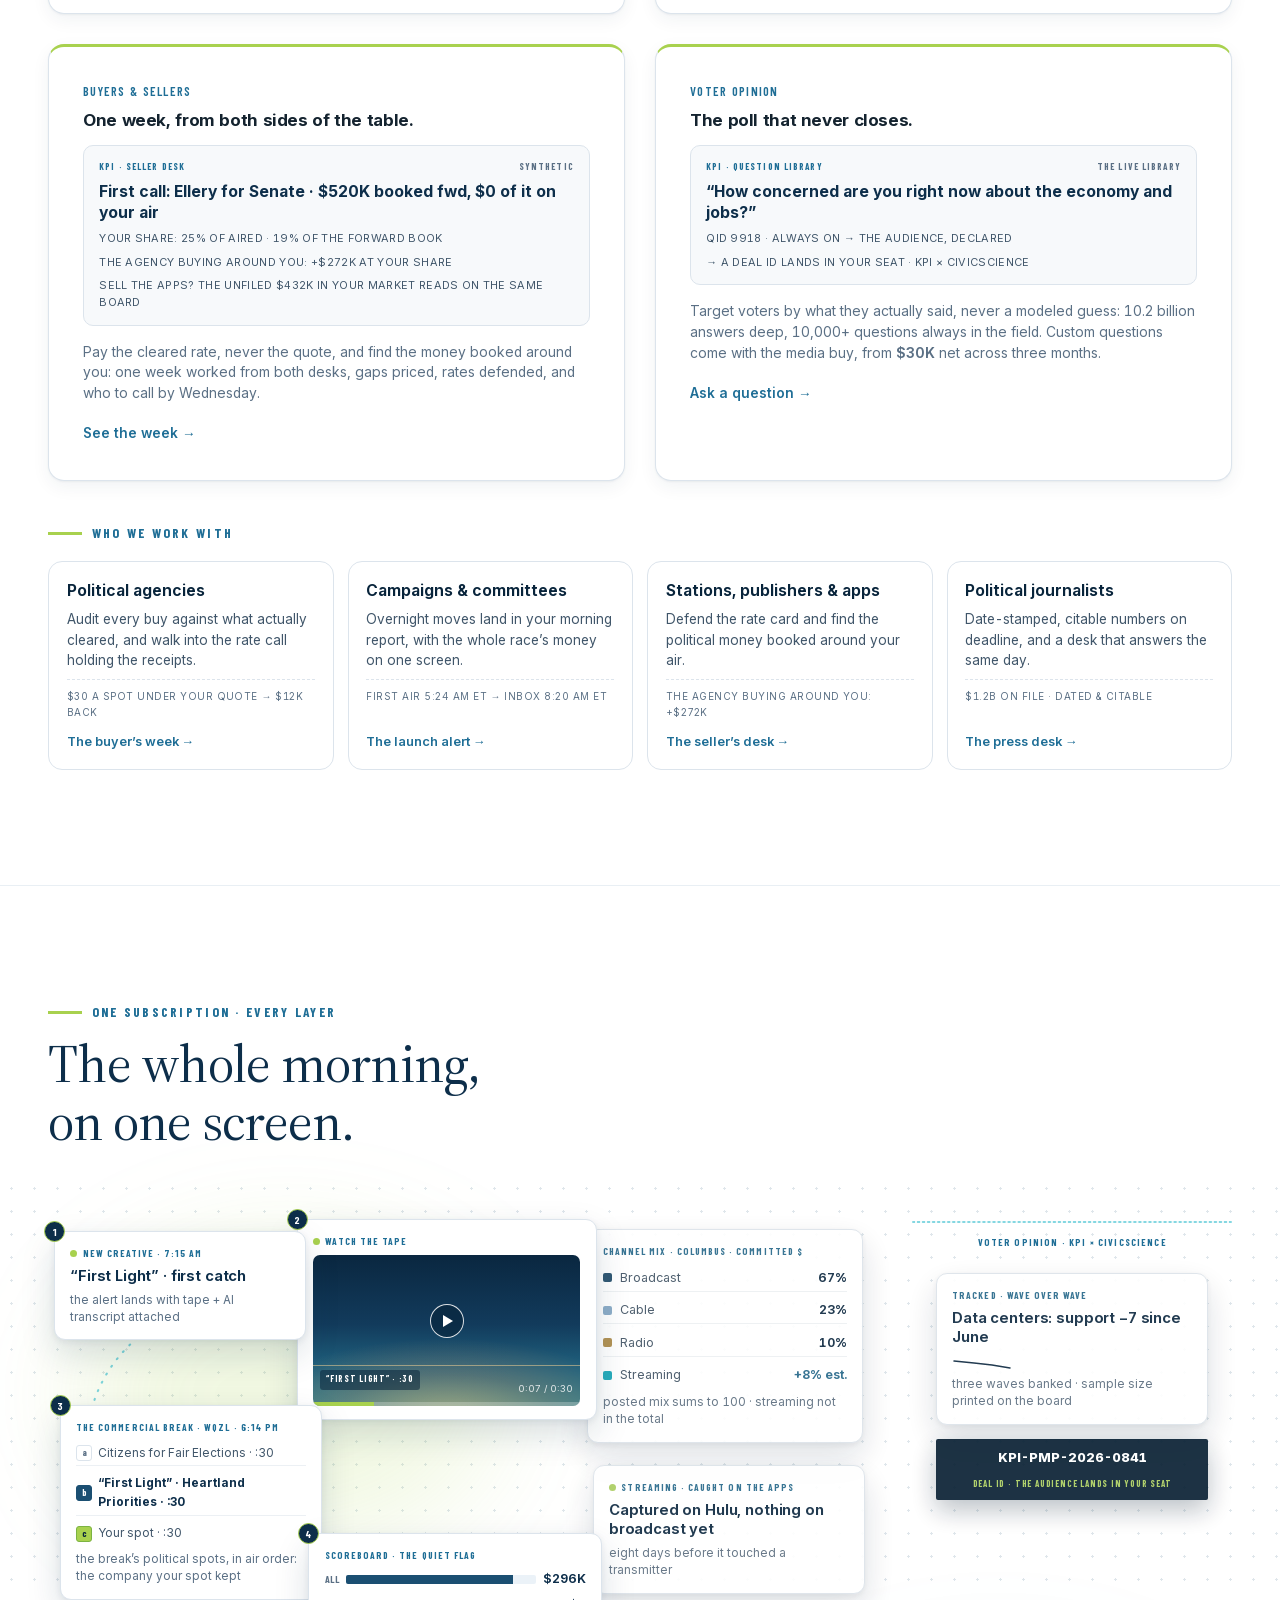
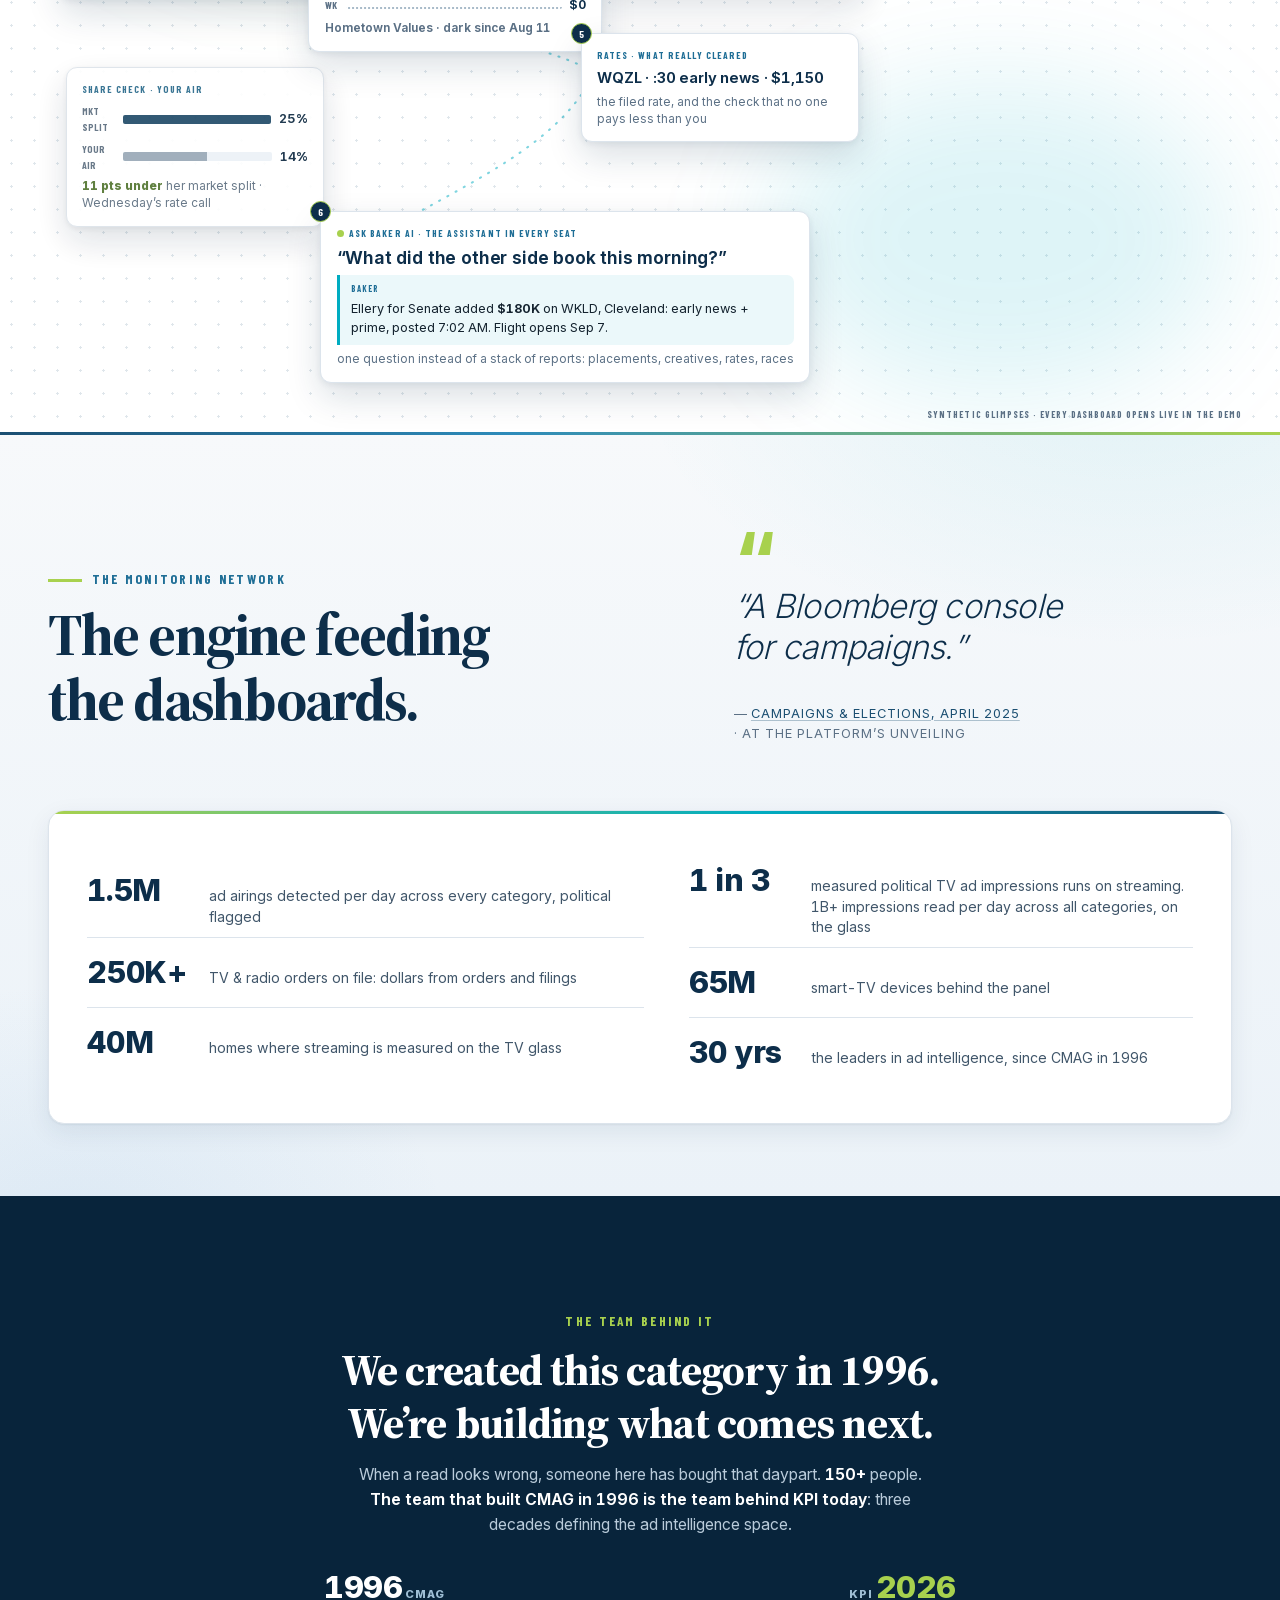
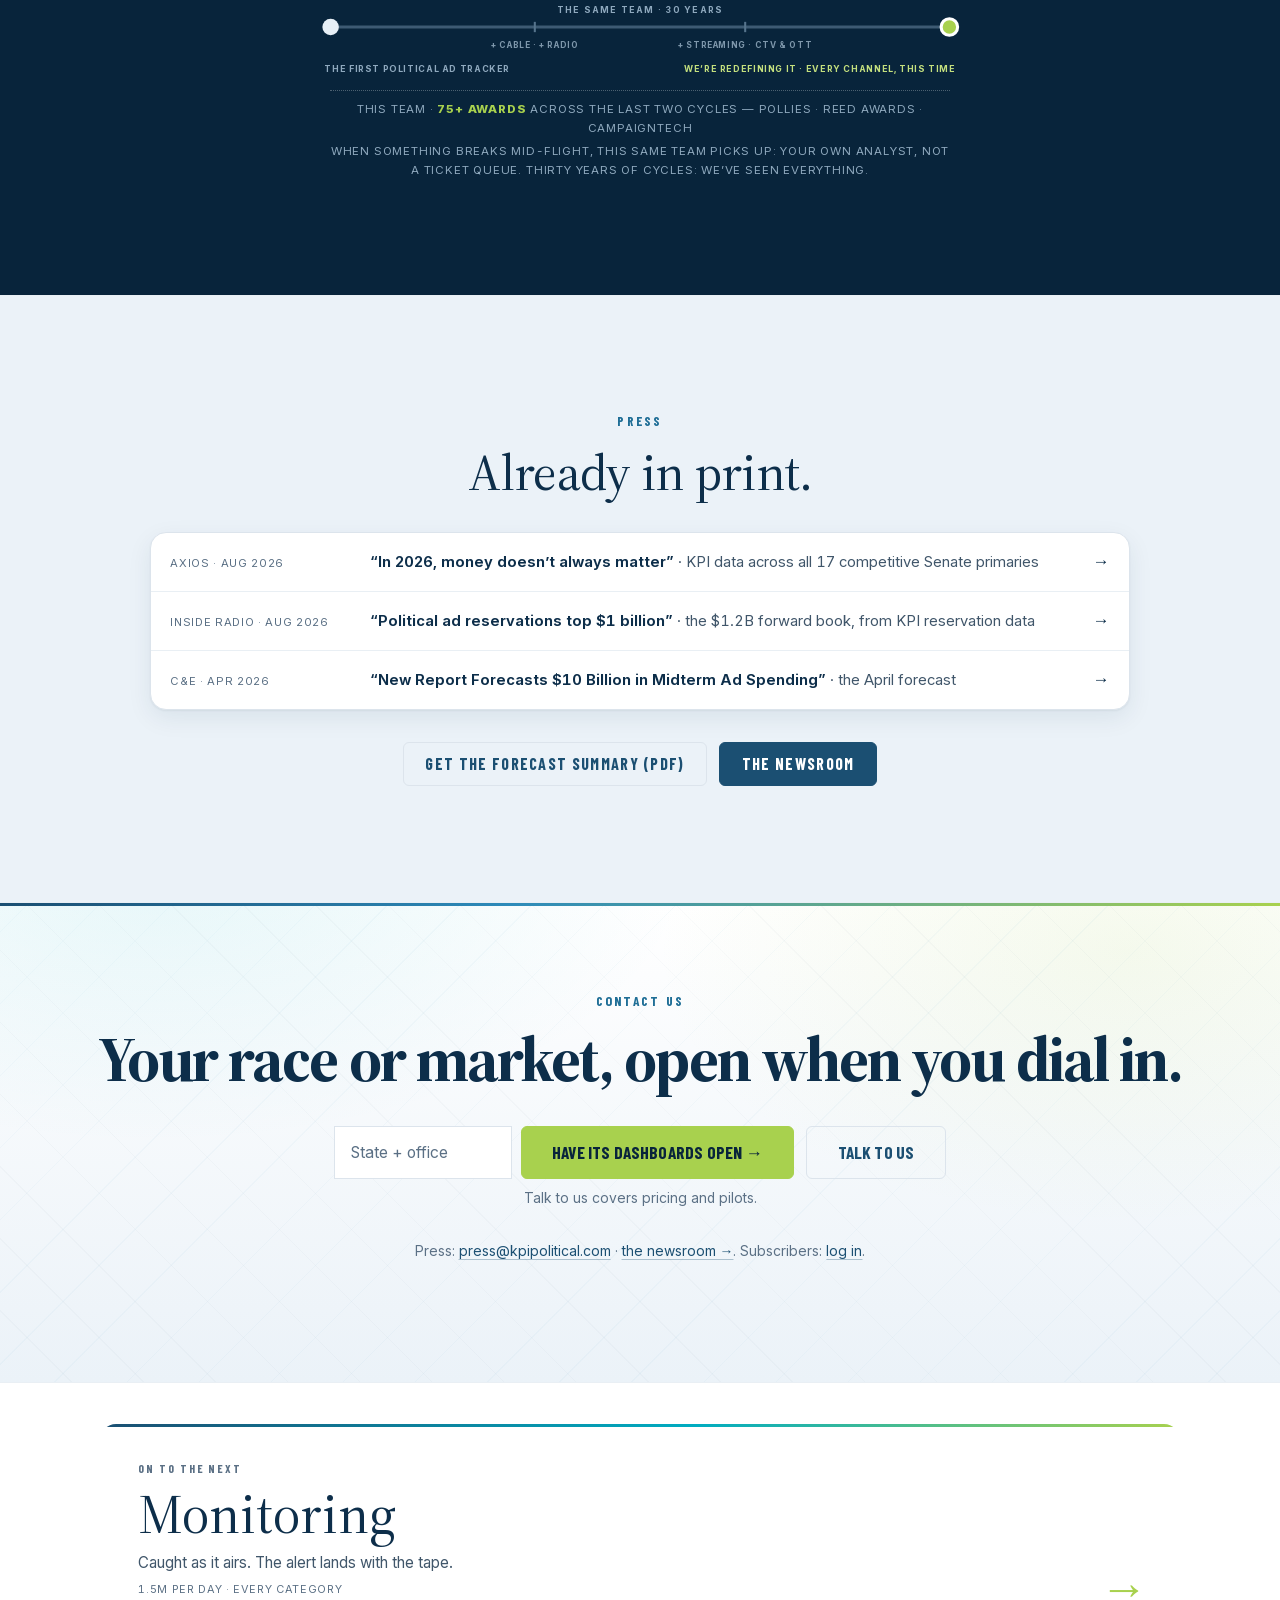
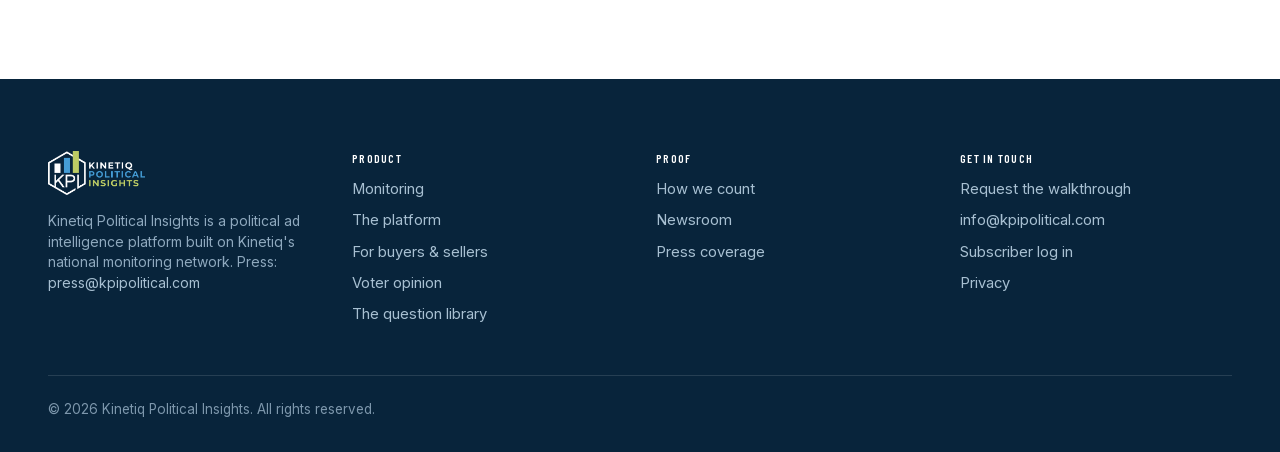
==== commit dc36c26a: "r185: the value leads — Megan's CMO copy pass, sitewide Every section now opens with the decision it" ====
--- a/index.html
+++ b/index.html
@@ -10,7 +10,7 @@
 <meta property="og:type" content="website">
 <link rel="icon" href="assets/img/kpi-favicon.svg" type="image/svg+xml">
 <link rel="icon" href="assets/img/kpi-mark.png" type="image/png">
-<link rel="stylesheet" href="assets/css/kpi.css?v=r184">
+<link rel="stylesheet" href="assets/css/kpi.css?v=r185">
 <style>
   /* Light, centered, airy hero, matching the live site: the announcement banner
      sits flush under the nav, then the display headline in the green-to-teal
@@ -687,9 +687,9 @@
 <section class="section" id="doors">
   <div class="wrap">
     <p class="eyebrow" data-rise>The products</p>
-    <p class="dek" data-rise style="max-width:62ch;margin:.7rem 0 1.5rem">Live dashboards
-      show who&rsquo;s advertising, where they&rsquo;re running, what they&rsquo;re
-      spending and what they&rsquo;re saying.</p>
+    <p class="dek" data-rise style="max-width:62ch;margin:.7rem 0 1.5rem">See who&rsquo;s
+      advertising, where they&rsquo;re running, what they&rsquo;re spending and what
+      they&rsquo;re saying &mdash; on live dashboards.</p>
     <div class="grid grid--2" data-rise>
       <a class="card card--flag press-card" href="monitoring.html">
         <p class="card__k">Monitoring</p>
@@ -700,9 +700,8 @@
           <p class="pca__row num m-cut">FIRST AIR AUG&nbsp;30 &middot; 5:24:02 AM ET <span style="white-space:nowrap">&middot; IN&nbsp;THE&nbsp;INBOX 8:20 AM ET</span></p>
           <p class="pca__row m-cut">Broadcast &middot; OH Governor &middot; an overnight catch, in the morning send &middot; tape + transcript attached</p>
                   </div>
-        <p class="small">See new campaigns launch, get the alert when new creative hits
-          the air, and track every shift in spend and strategy, on your side and
-          theirs. <span class="m-cut">Every insight traces to a tape, an order, or a filing.</span></p>
+        <p class="small">Walk in briefed on the overnight launch, and track every shift
+          in spend and strategy, on your side and theirs. <span class="m-cut">Every insight traces to a tape, an order, or a filing.</span></p>
         <span class="press-card__go">See what it catches &rarr;</span>
       </a>
       <a class="card card--flag press-card" href="platform.html">
@@ -848,7 +847,7 @@
         <b>&ldquo;What did the other side book this morning?&rdquo;</b>
         <span class="kw__a"><i>Baker</i>Ellery for Senate added <b class="num">$180K</b> on WKLD,
           Cleveland: early news + prime, posted 7:02 AM. Flight opens Sep 7.</span>
-        <span class="kw__m">one question spans the whole dataset: placements, creatives, rates, races</span>
+        <span class="kw__m">one question instead of a stack of reports: placements, creatives, rates, races</span>
       </div>
       <div class="kw__zone" aria-hidden="true"><span class="kw__zone-k">Voter opinion &middot; KPI &times; CivicScience</span></div>
       <div class="kw__c kw__c--op">
@@ -907,10 +906,10 @@
     <div class="built" data-rise>
       <p class="eyebrow eyebrow--plain" style="justify-content:center">The team behind it</p>
       <p class="built__big">We created this category in 1996. We&rsquo;re building what comes next.</p>
-      <p class="built__sub"><b class="num">150+</b> people.
+      <p class="built__sub">When a read looks wrong, someone here has bought that
+        daypart. <b class="num">150+</b> people.
         <b>The team that built CMAG in 1996 is the team behind KPI today</b>:
-        three decades defining the ad intelligence space. When a read looks
-        wrong, someone here has bought that daypart.</p>
+        three decades defining the ad intelligence space.</p>
       <div class="lineage" data-rise>
         <svg viewBox="0 0 640 112" role="img" aria-label="A timeline from 1996 to 2026, one line, the same team for thirty years: CMAG, the first political ad tracker. Cable, radio, then streaming — CTV and OTT — join the count along the way. Thirty years later: KPI — we are redefining it, every channel this time.">
           <line x1="14" y1="64" x2="626" y2="64" stroke="#3D5A73" stroke-width="3"/>
@@ -1065,6 +1064,6 @@
   </div>
 </footer>
 
-<script src="assets/js/site.js?v=r184"></script>
+<script src="assets/js/site.js?v=r185"></script>
 </body>
 </html>
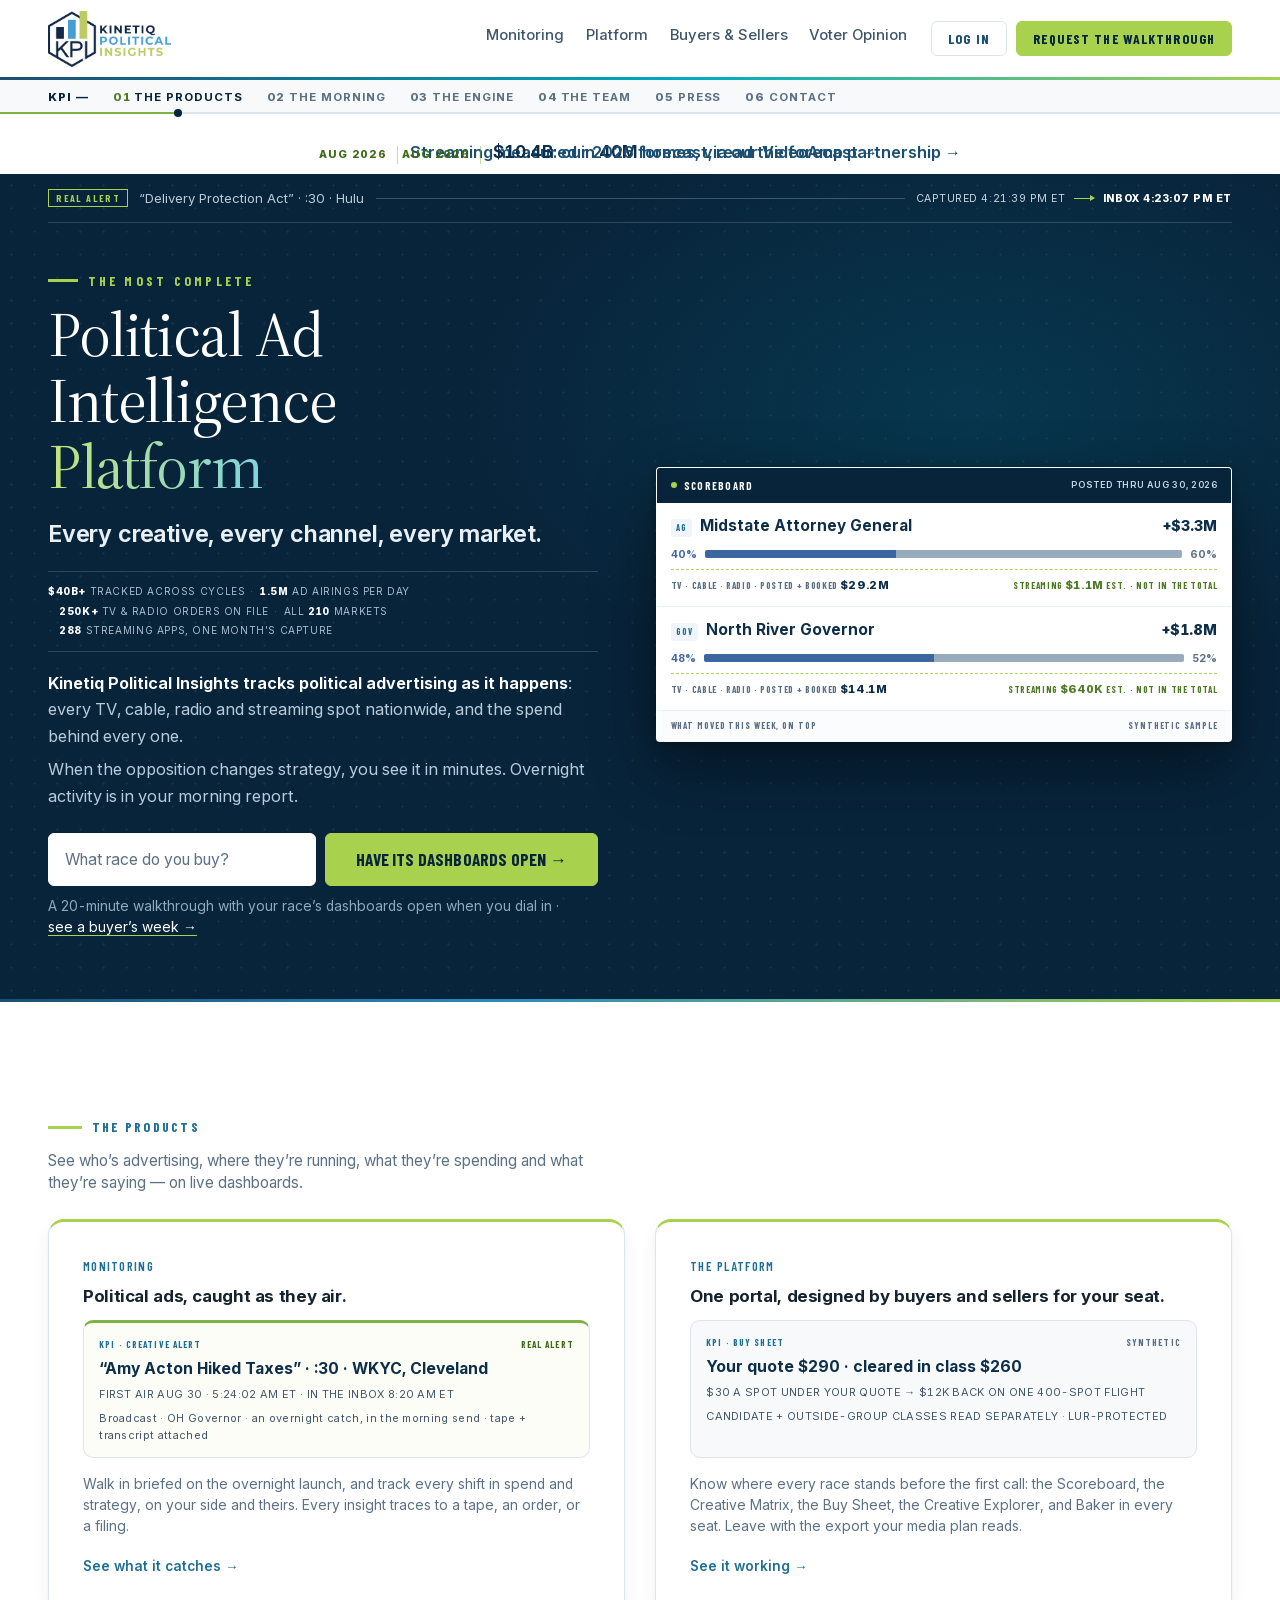
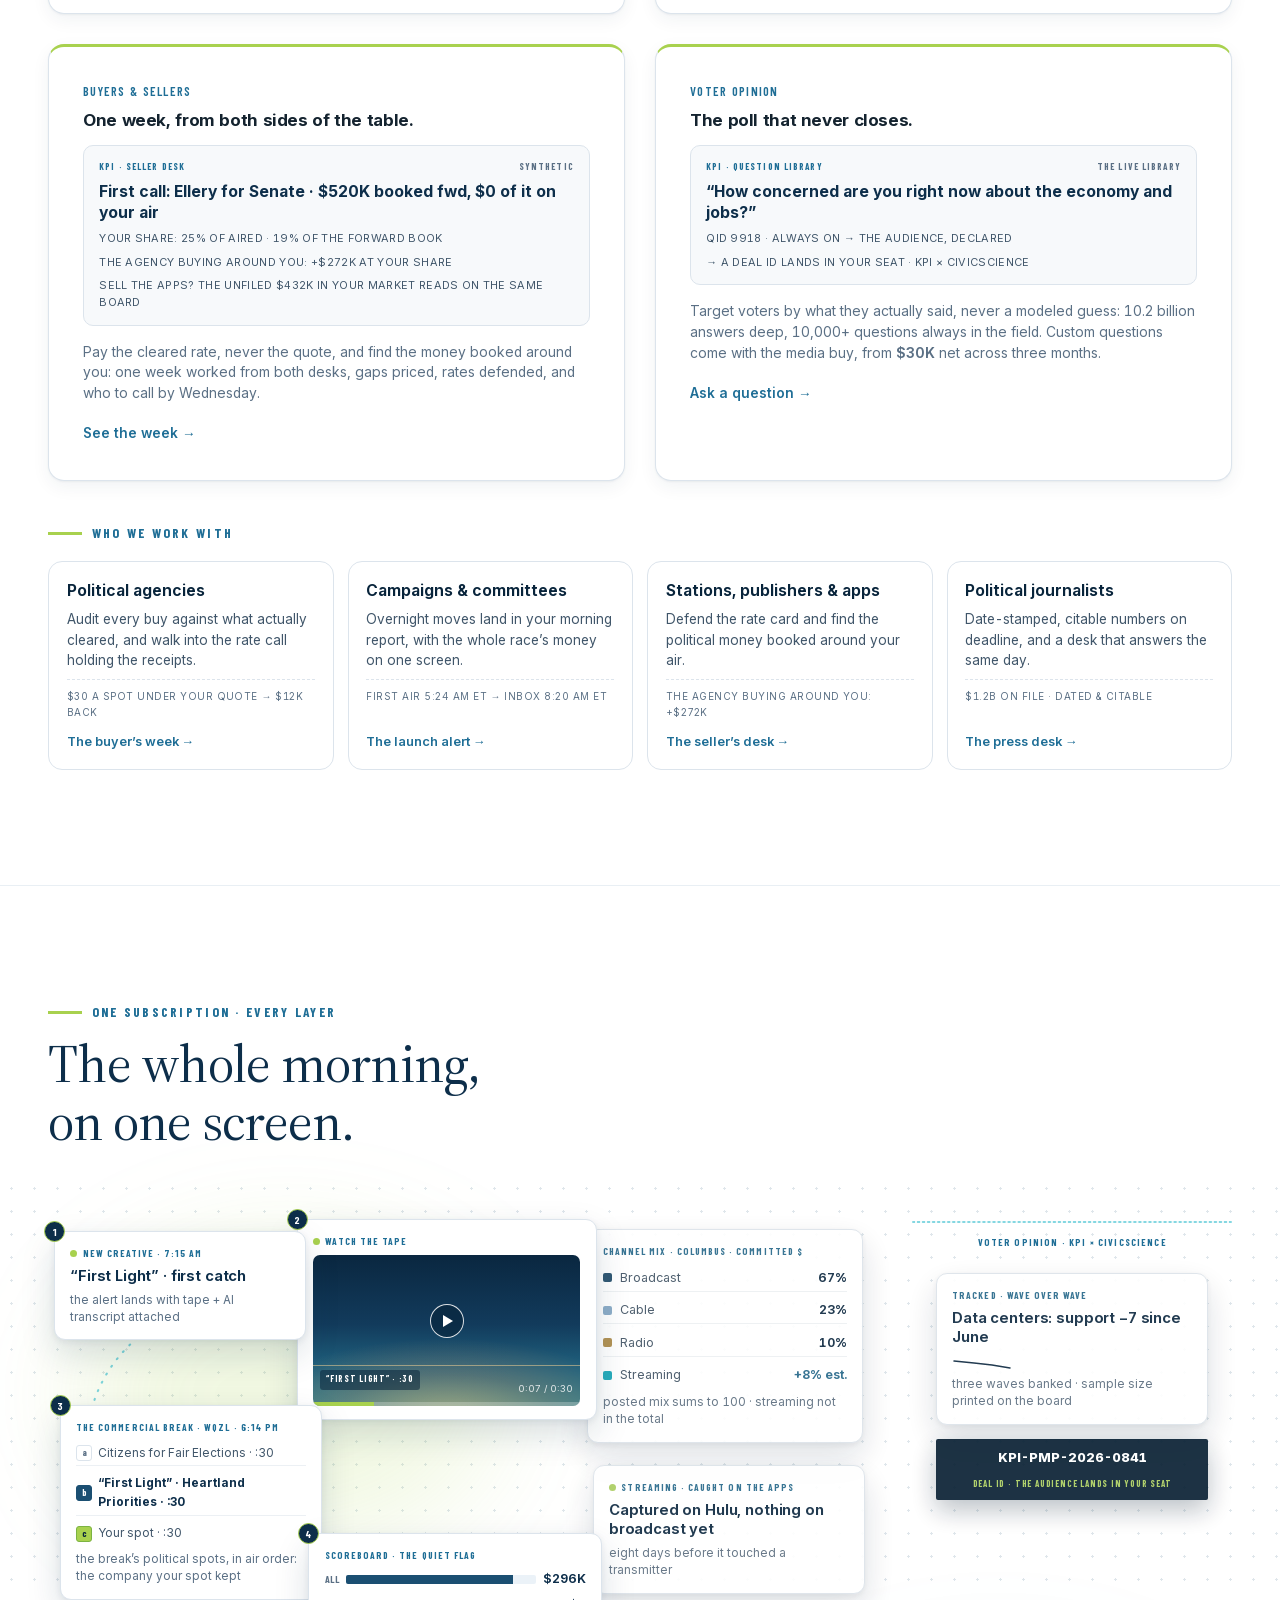
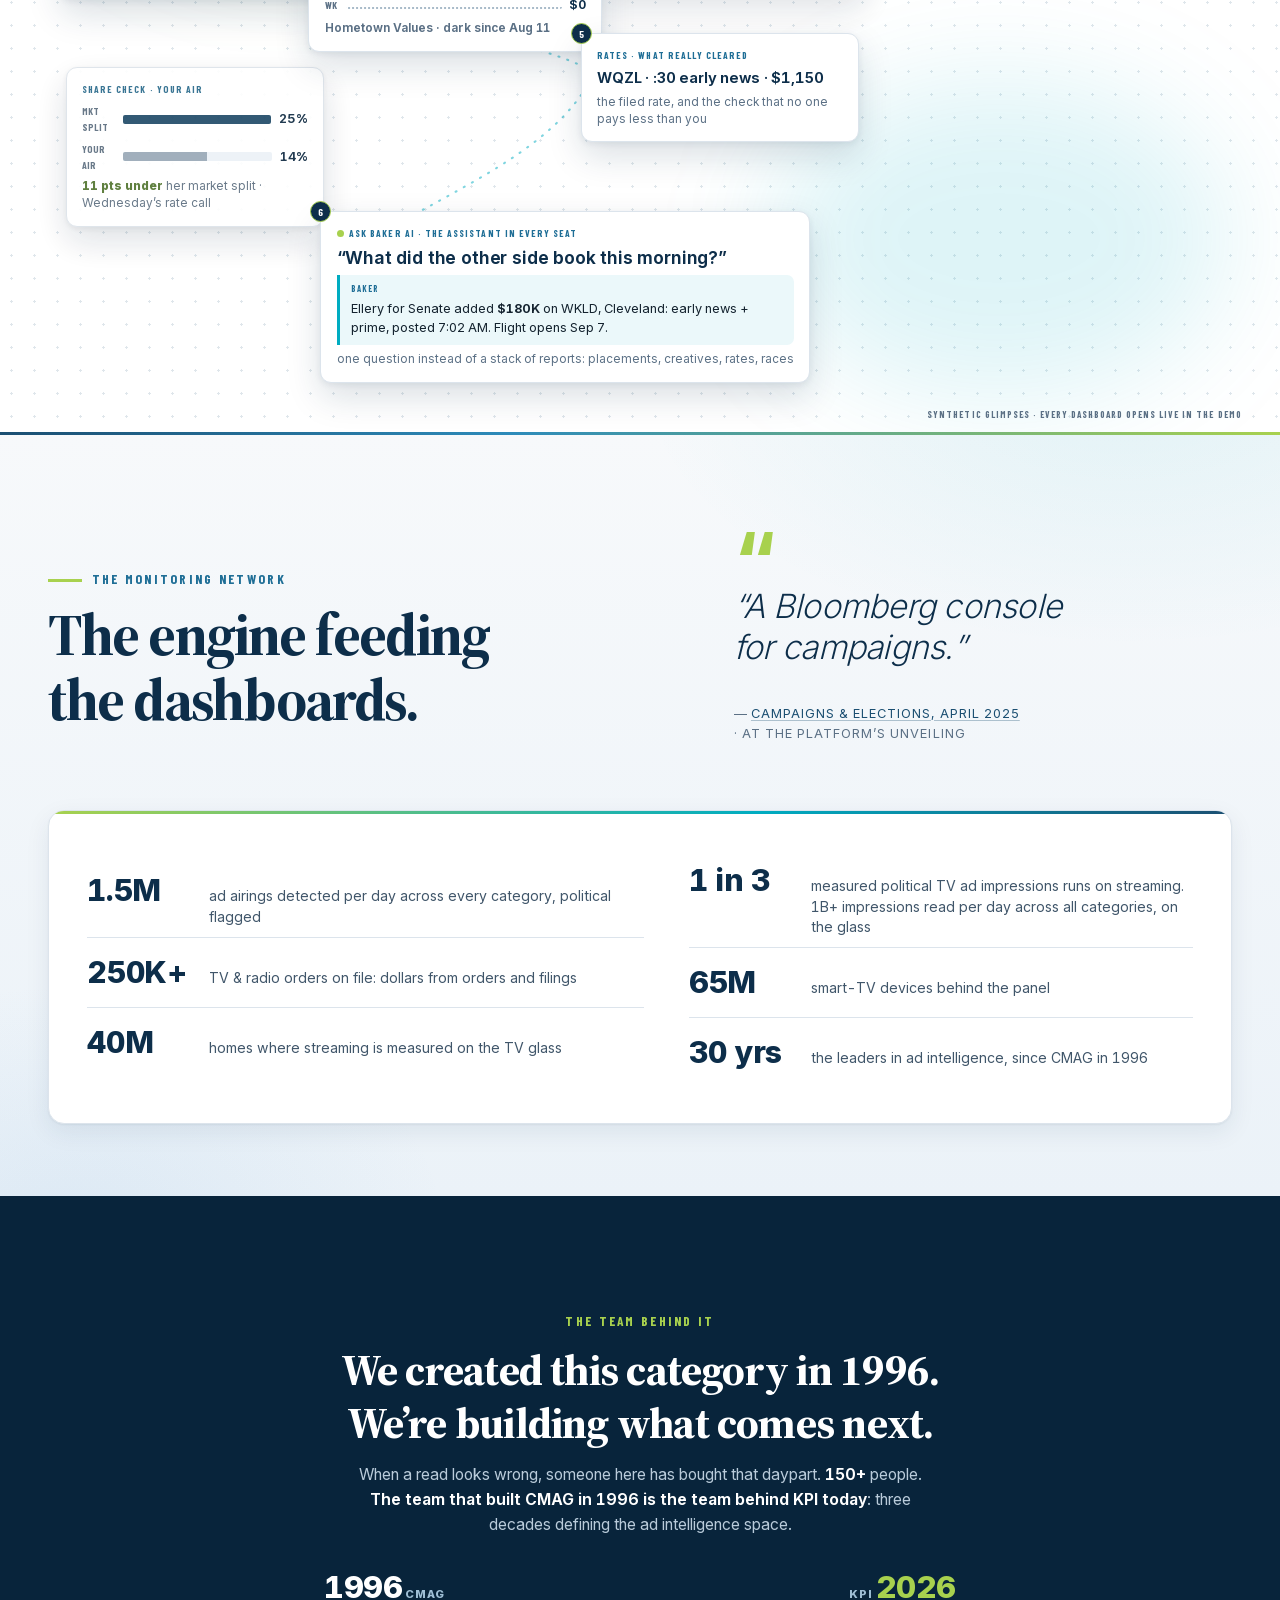
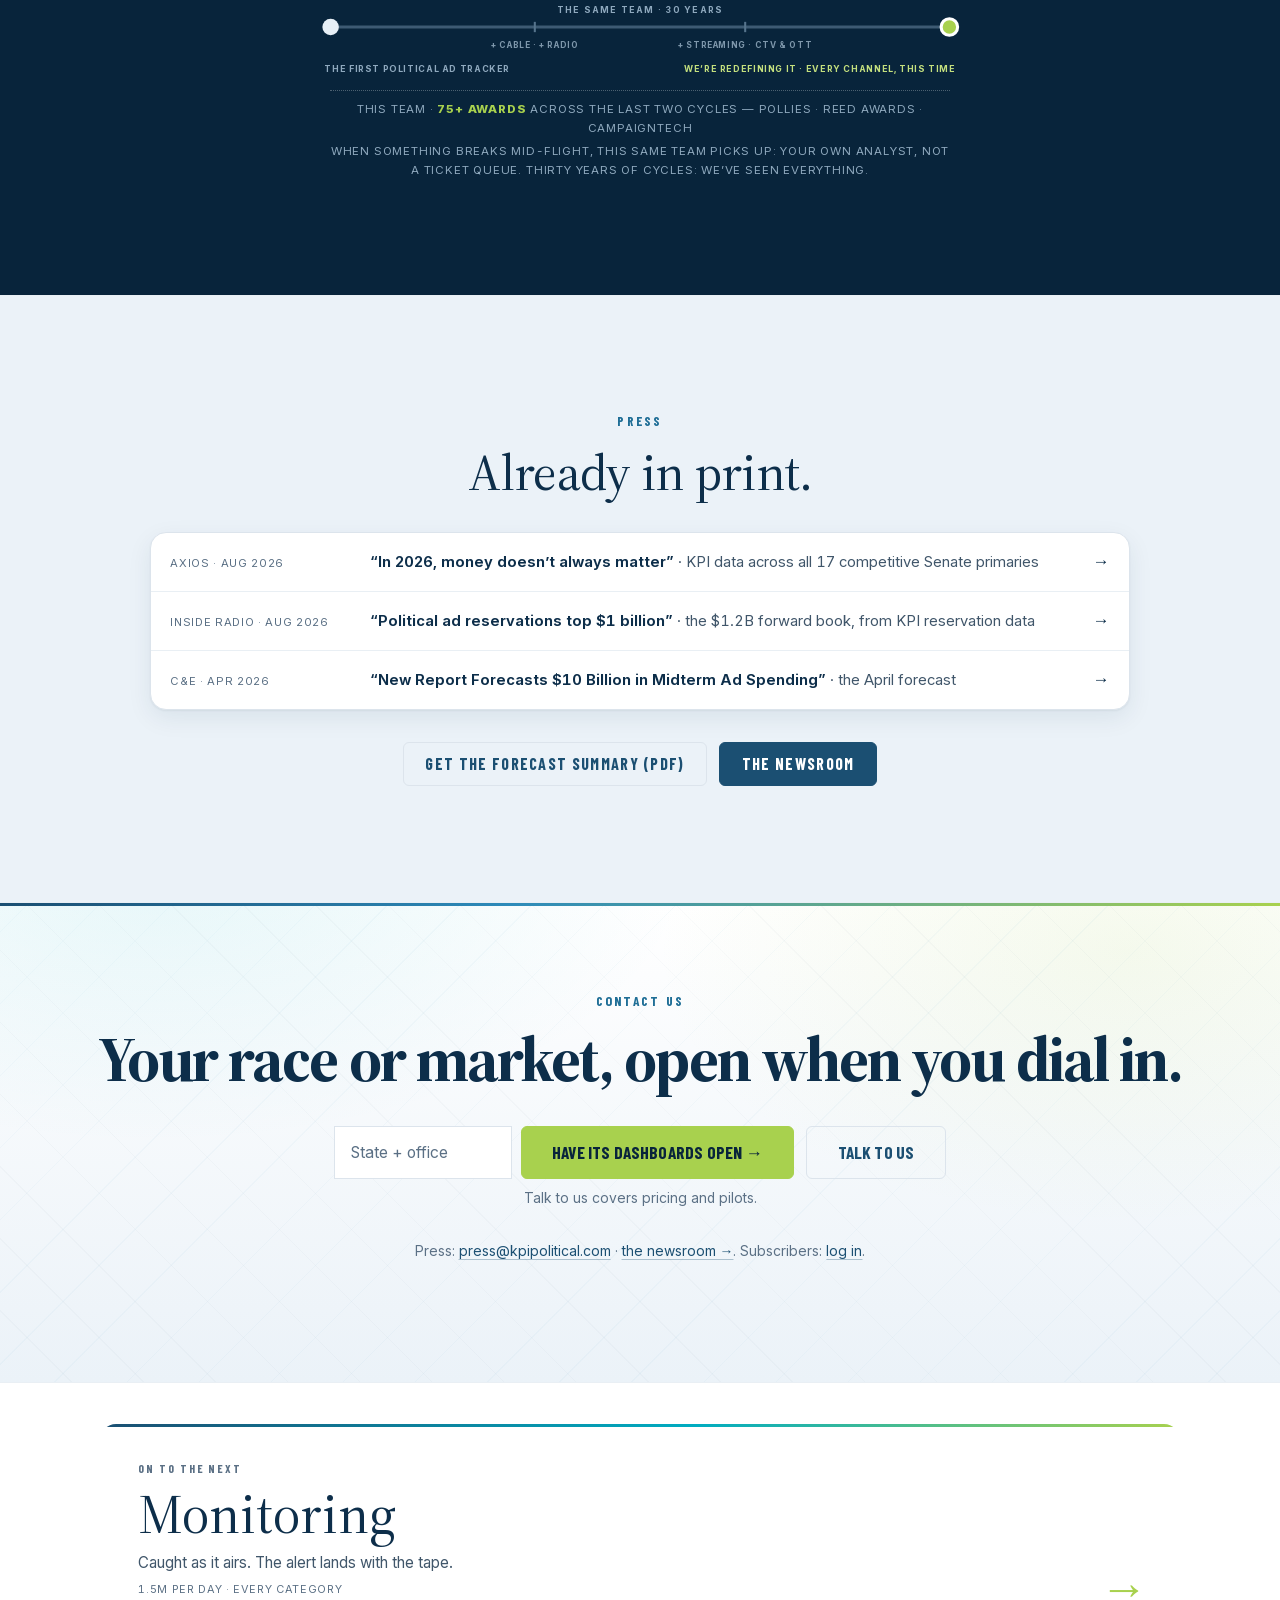
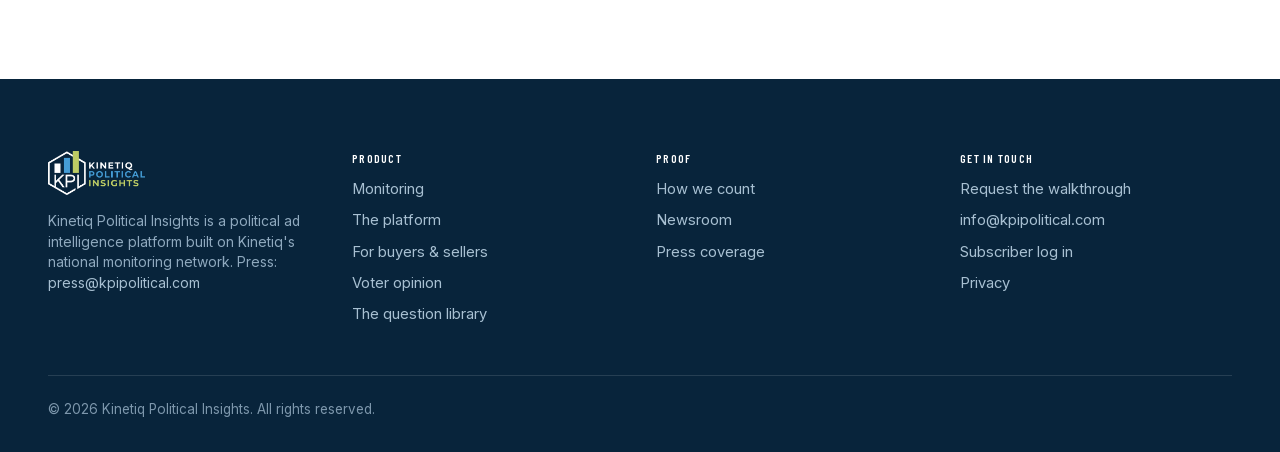
==== commit 46c9c8b6: "r186: the platform blurbs read as one format — Megan's cleanup Every product blurb on the platform p" ====
--- a/index.html
+++ b/index.html
@@ -10,7 +10,7 @@
 <meta property="og:type" content="website">
 <link rel="icon" href="assets/img/kpi-favicon.svg" type="image/svg+xml">
 <link rel="icon" href="assets/img/kpi-mark.png" type="image/png">
-<link rel="stylesheet" href="assets/css/kpi.css?v=r185">
+<link rel="stylesheet" href="assets/css/kpi.css?v=r186">
 <style>
   /* Light, centered, airy hero, matching the live site: the announcement banner
      sits flush under the nav, then the display headline in the green-to-teal
@@ -1064,6 +1064,6 @@
   </div>
 </footer>
 
-<script src="assets/js/site.js?v=r185"></script>
+<script src="assets/js/site.js?v=r186"></script>
 </body>
 </html>
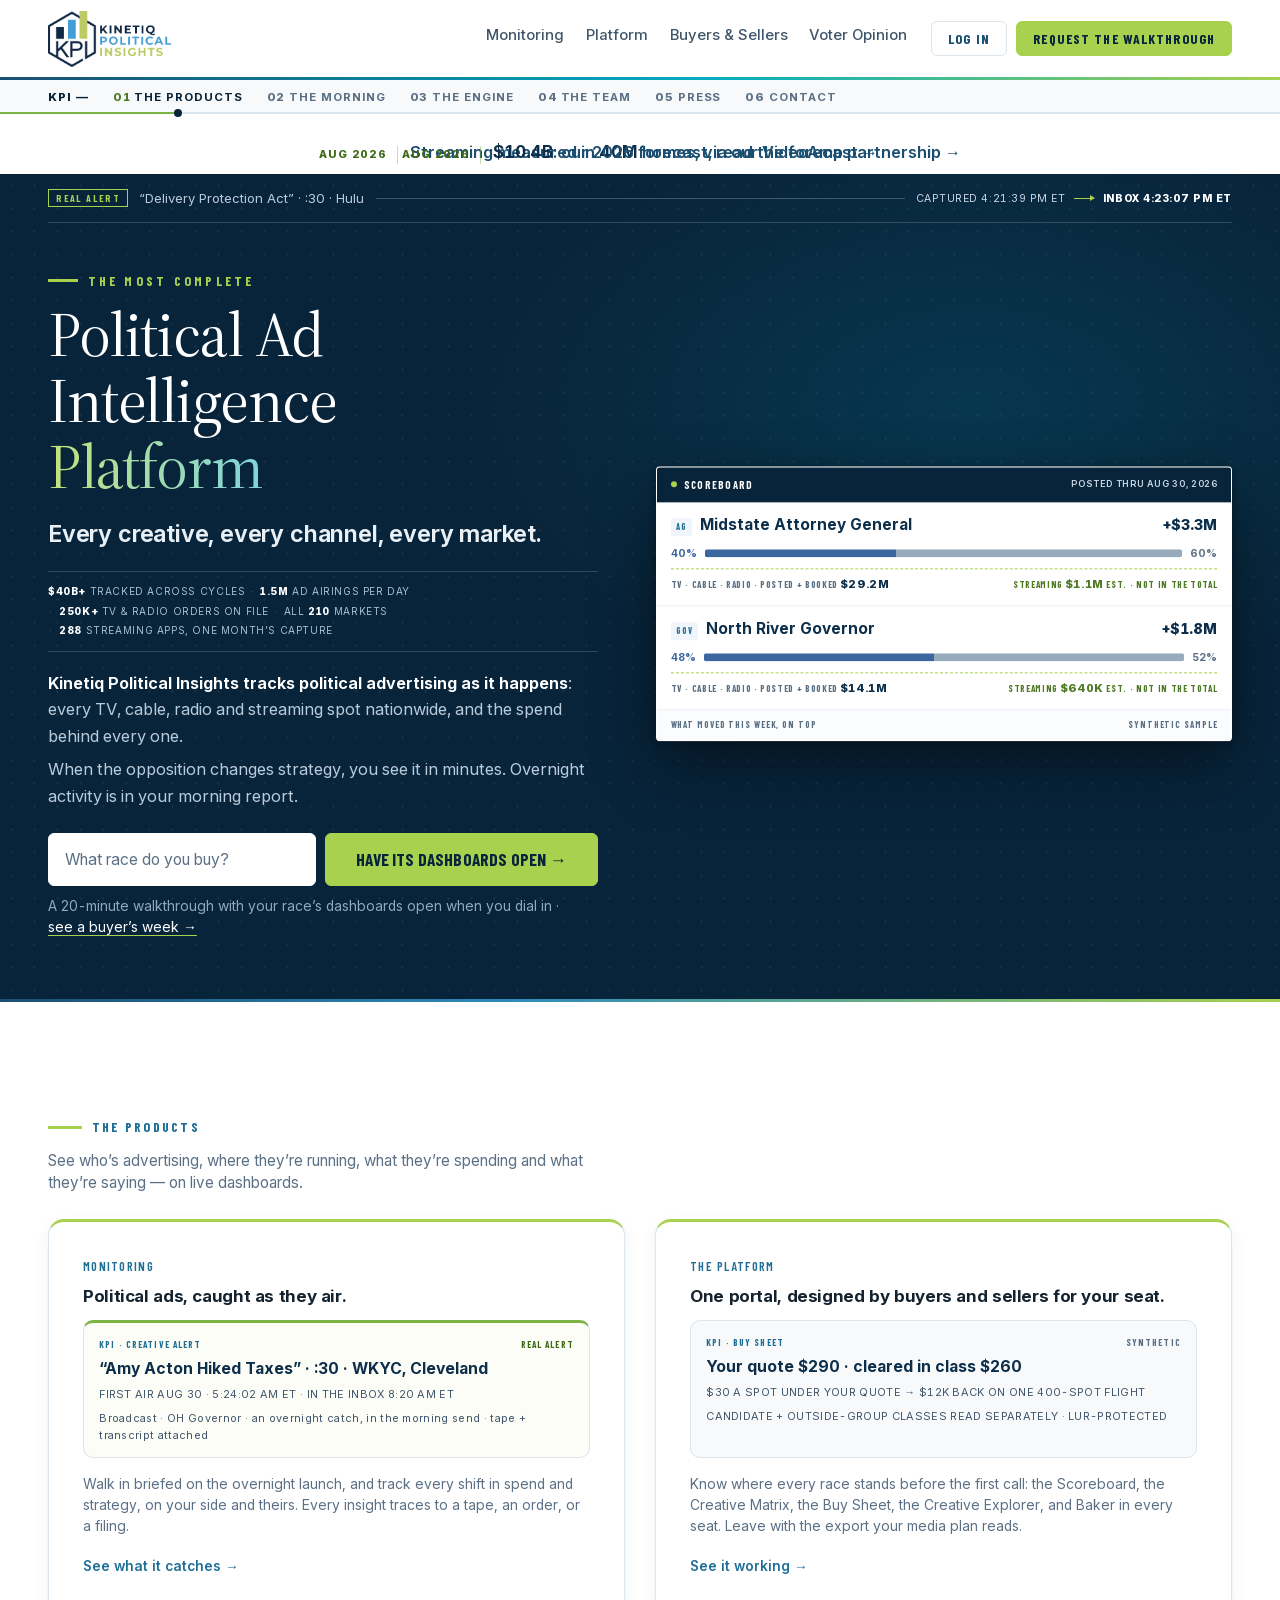
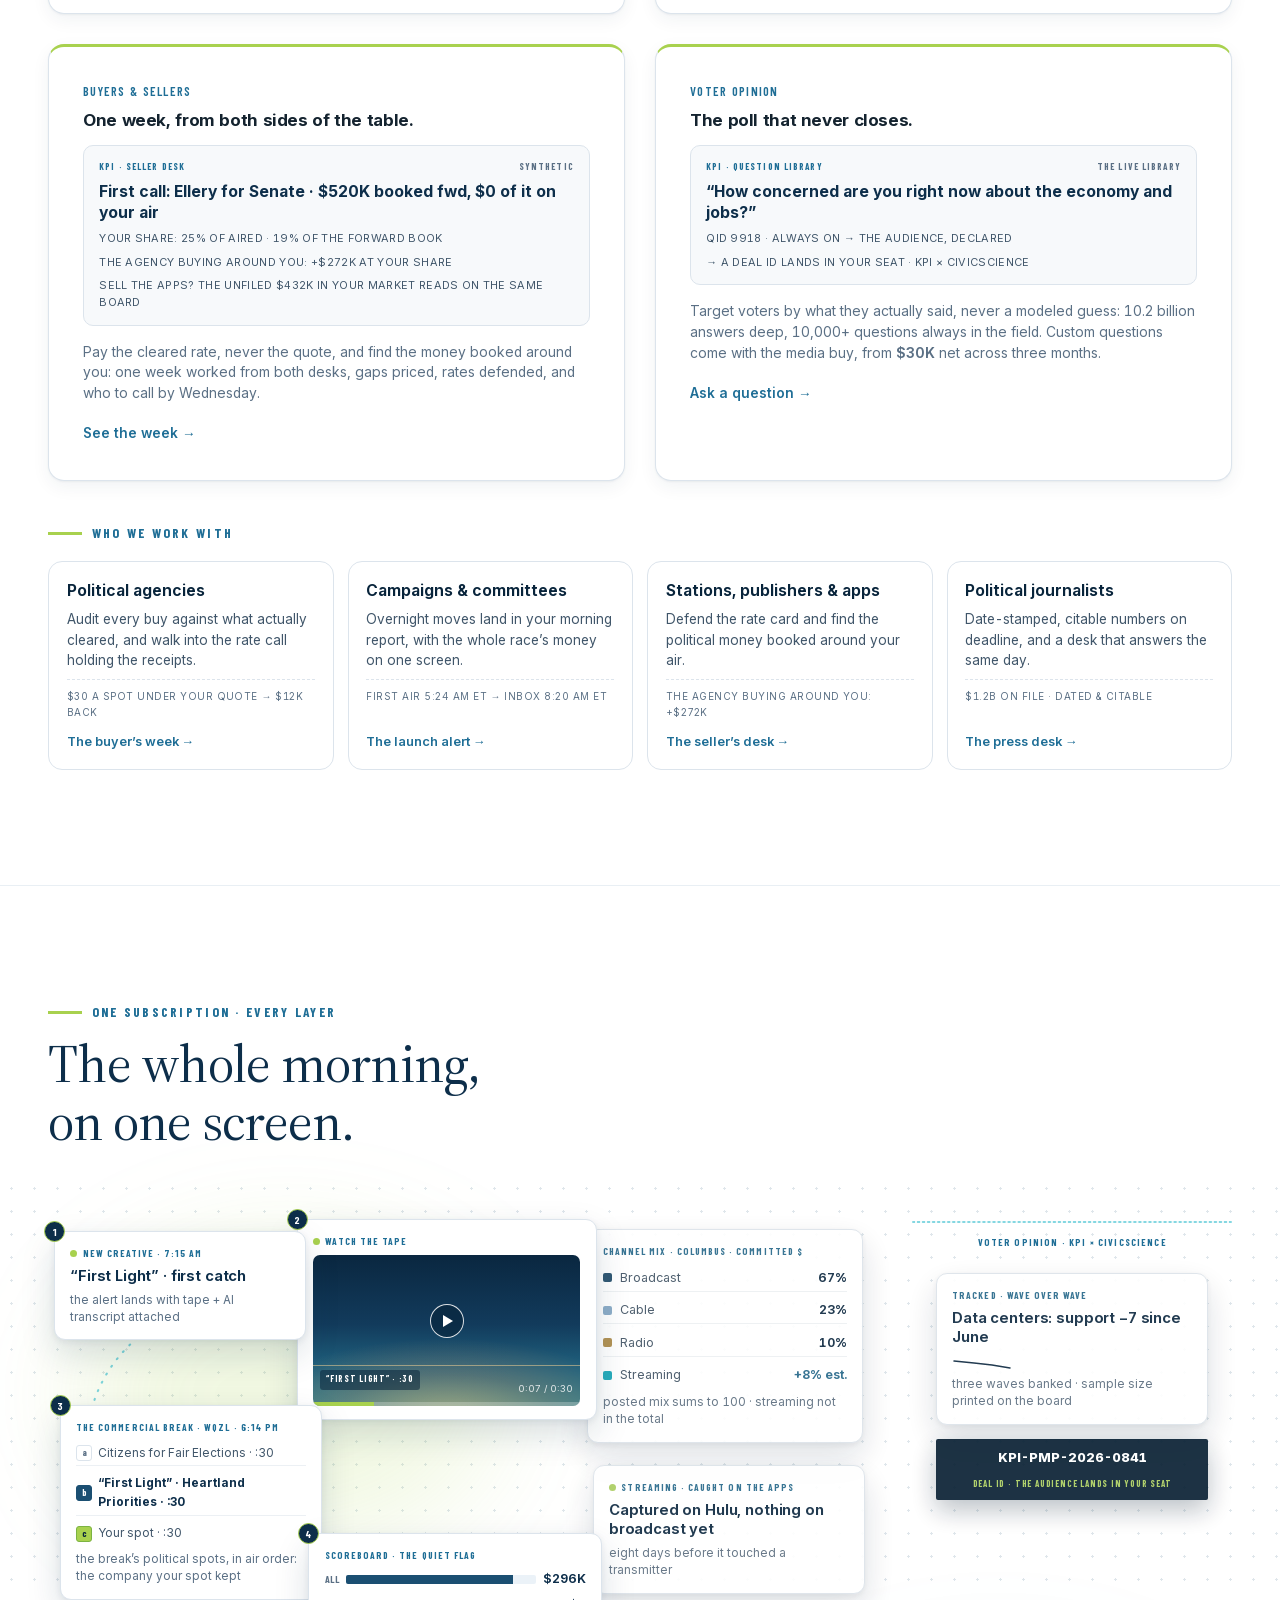
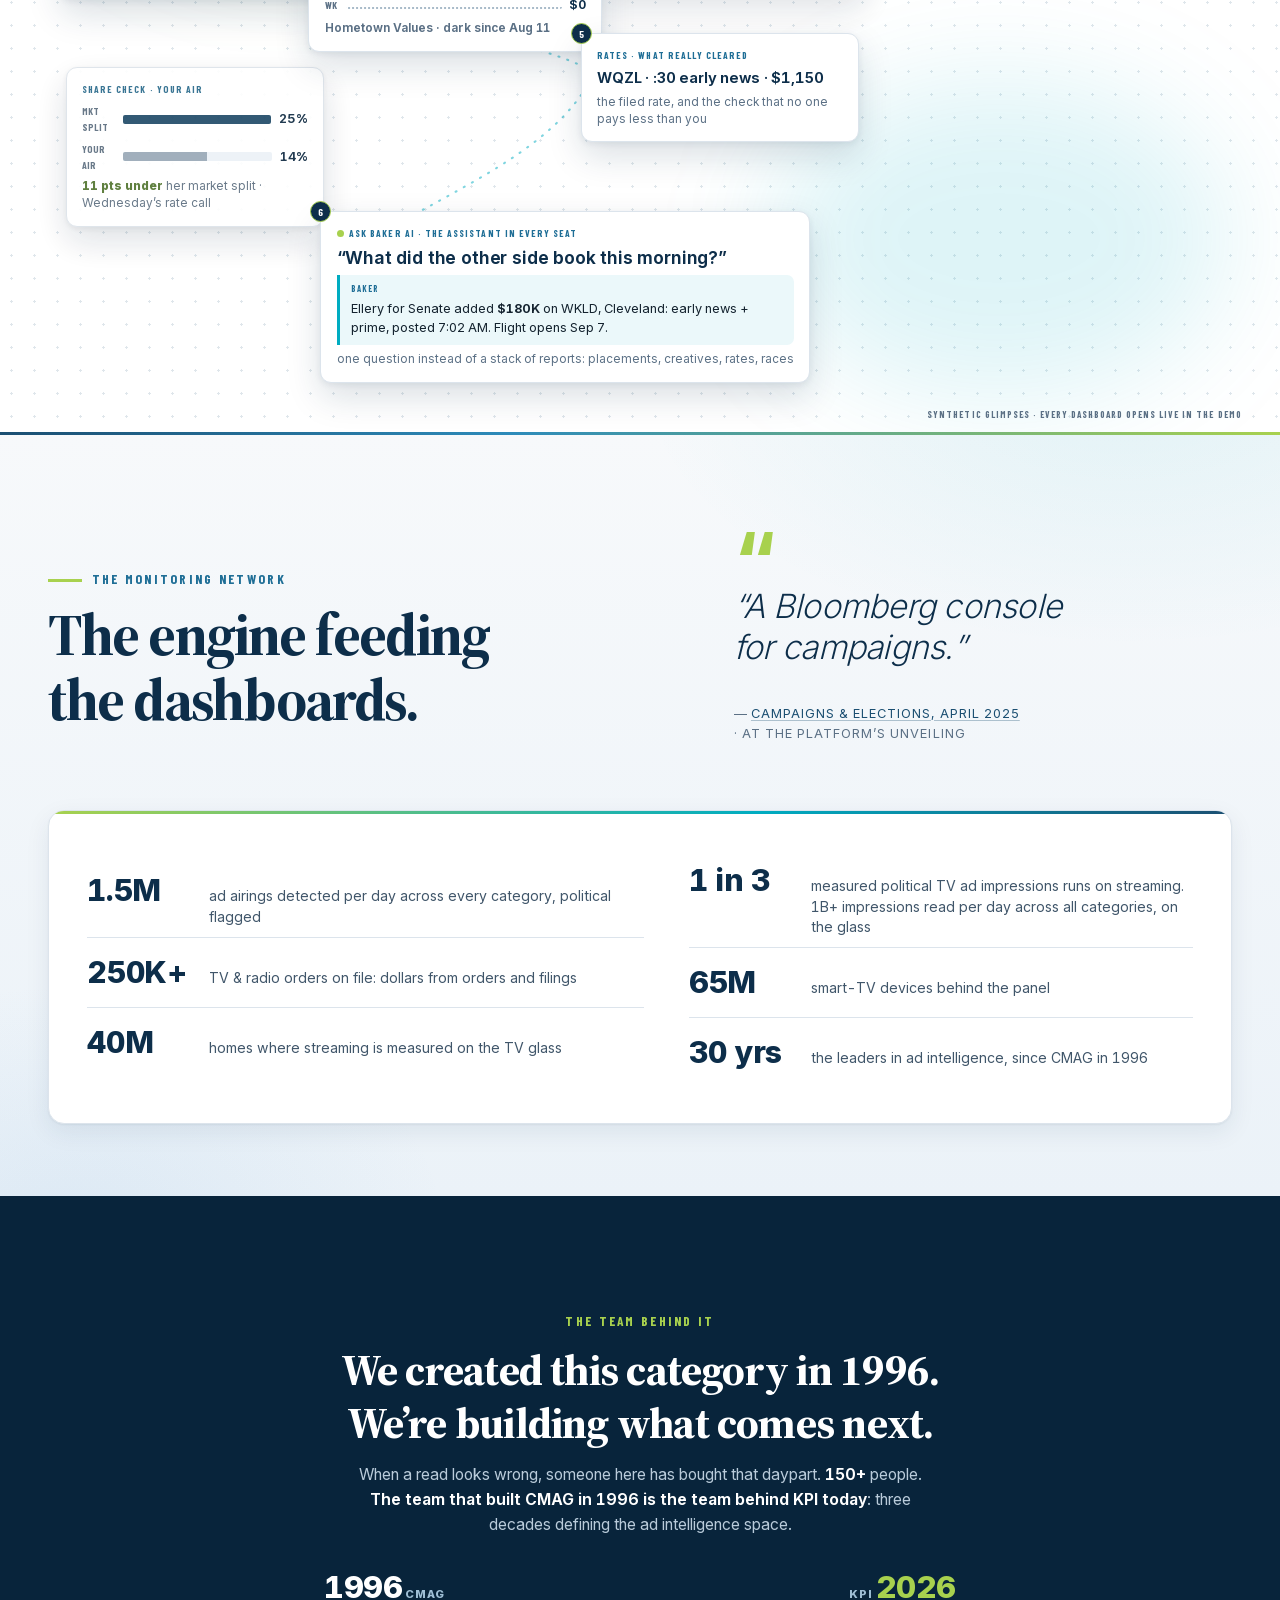
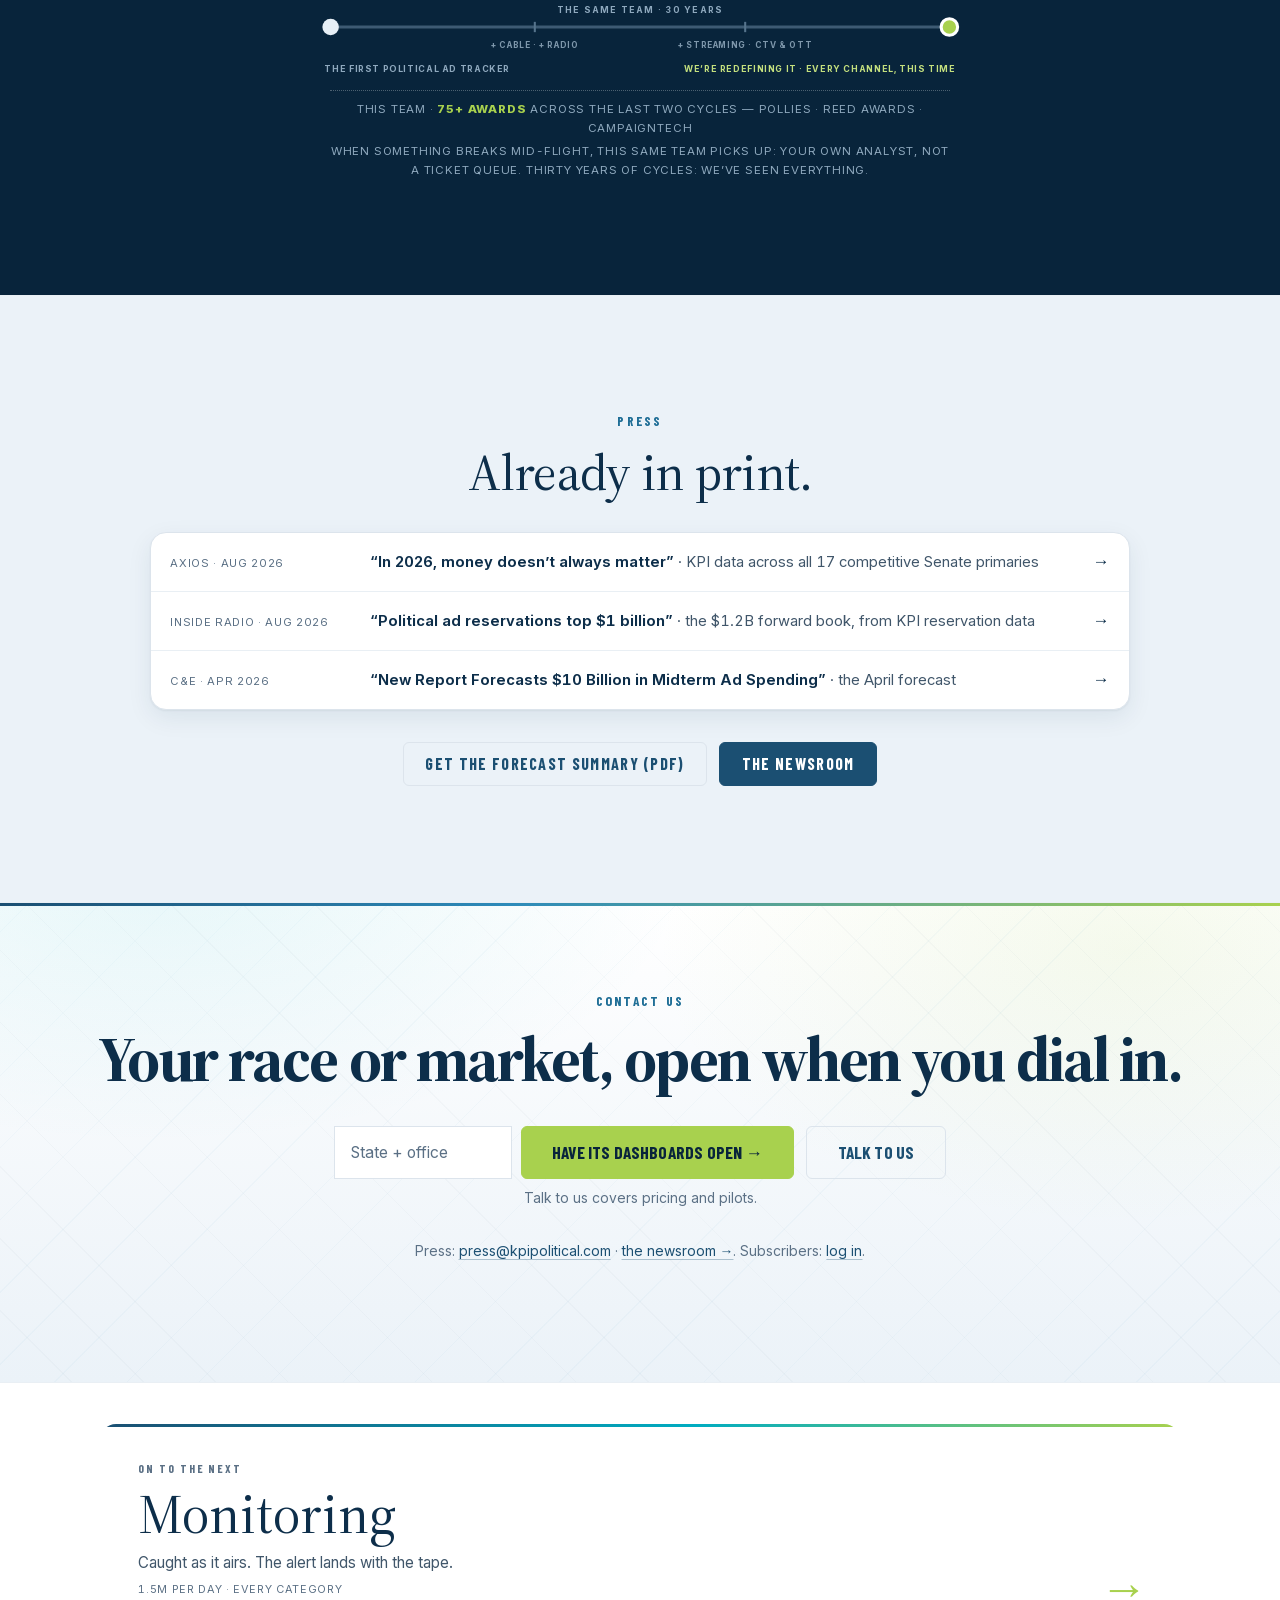
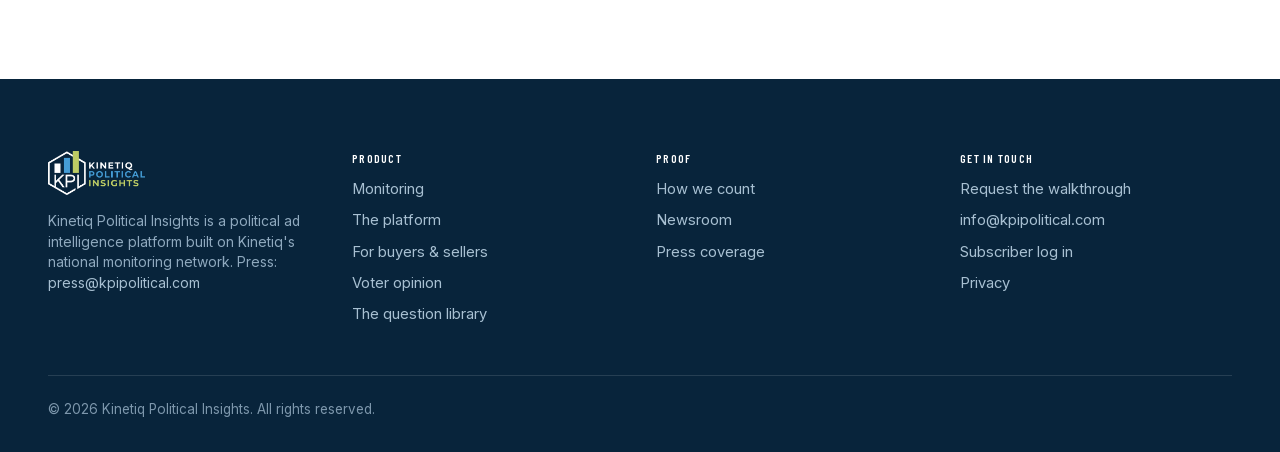
==== commit 76321f91: "r187: WORKING WITH strip on the newsroom — VideoAmp + Locality official lockups Mica Hansen's ask vi" ====
--- a/index.html
+++ b/index.html
@@ -10,7 +10,7 @@
 <meta property="og:type" content="website">
 <link rel="icon" href="assets/img/kpi-favicon.svg" type="image/svg+xml">
 <link rel="icon" href="assets/img/kpi-mark.png" type="image/png">
-<link rel="stylesheet" href="assets/css/kpi.css?v=r186">
+<link rel="stylesheet" href="assets/css/kpi.css?v=r187">
 <style>
   /* Light, centered, airy hero, matching the live site: the announcement banner
      sits flush under the nav, then the display headline in the green-to-teal
@@ -1064,6 +1064,6 @@
   </div>
 </footer>
 
-<script src="assets/js/site.js?v=r186"></script>
+<script src="assets/js/site.js?v=r187"></script>
 </body>
 </html>
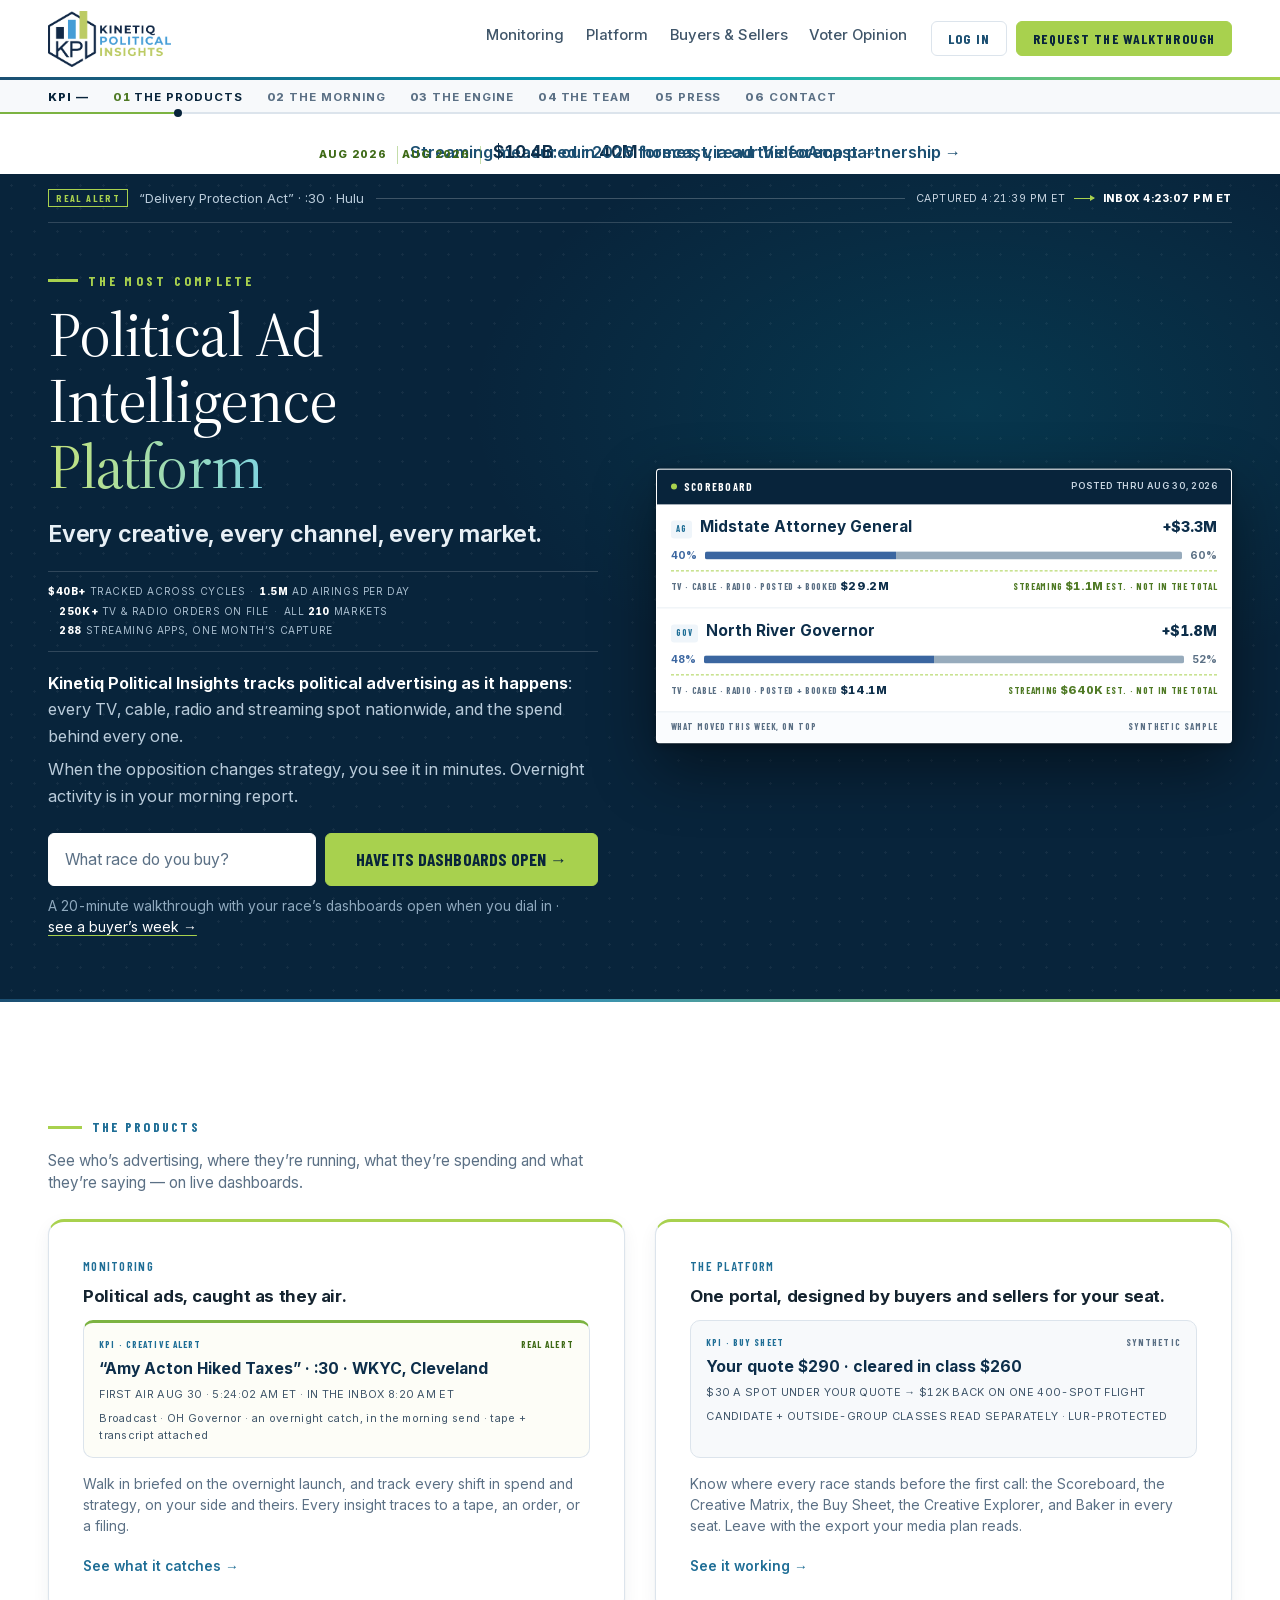
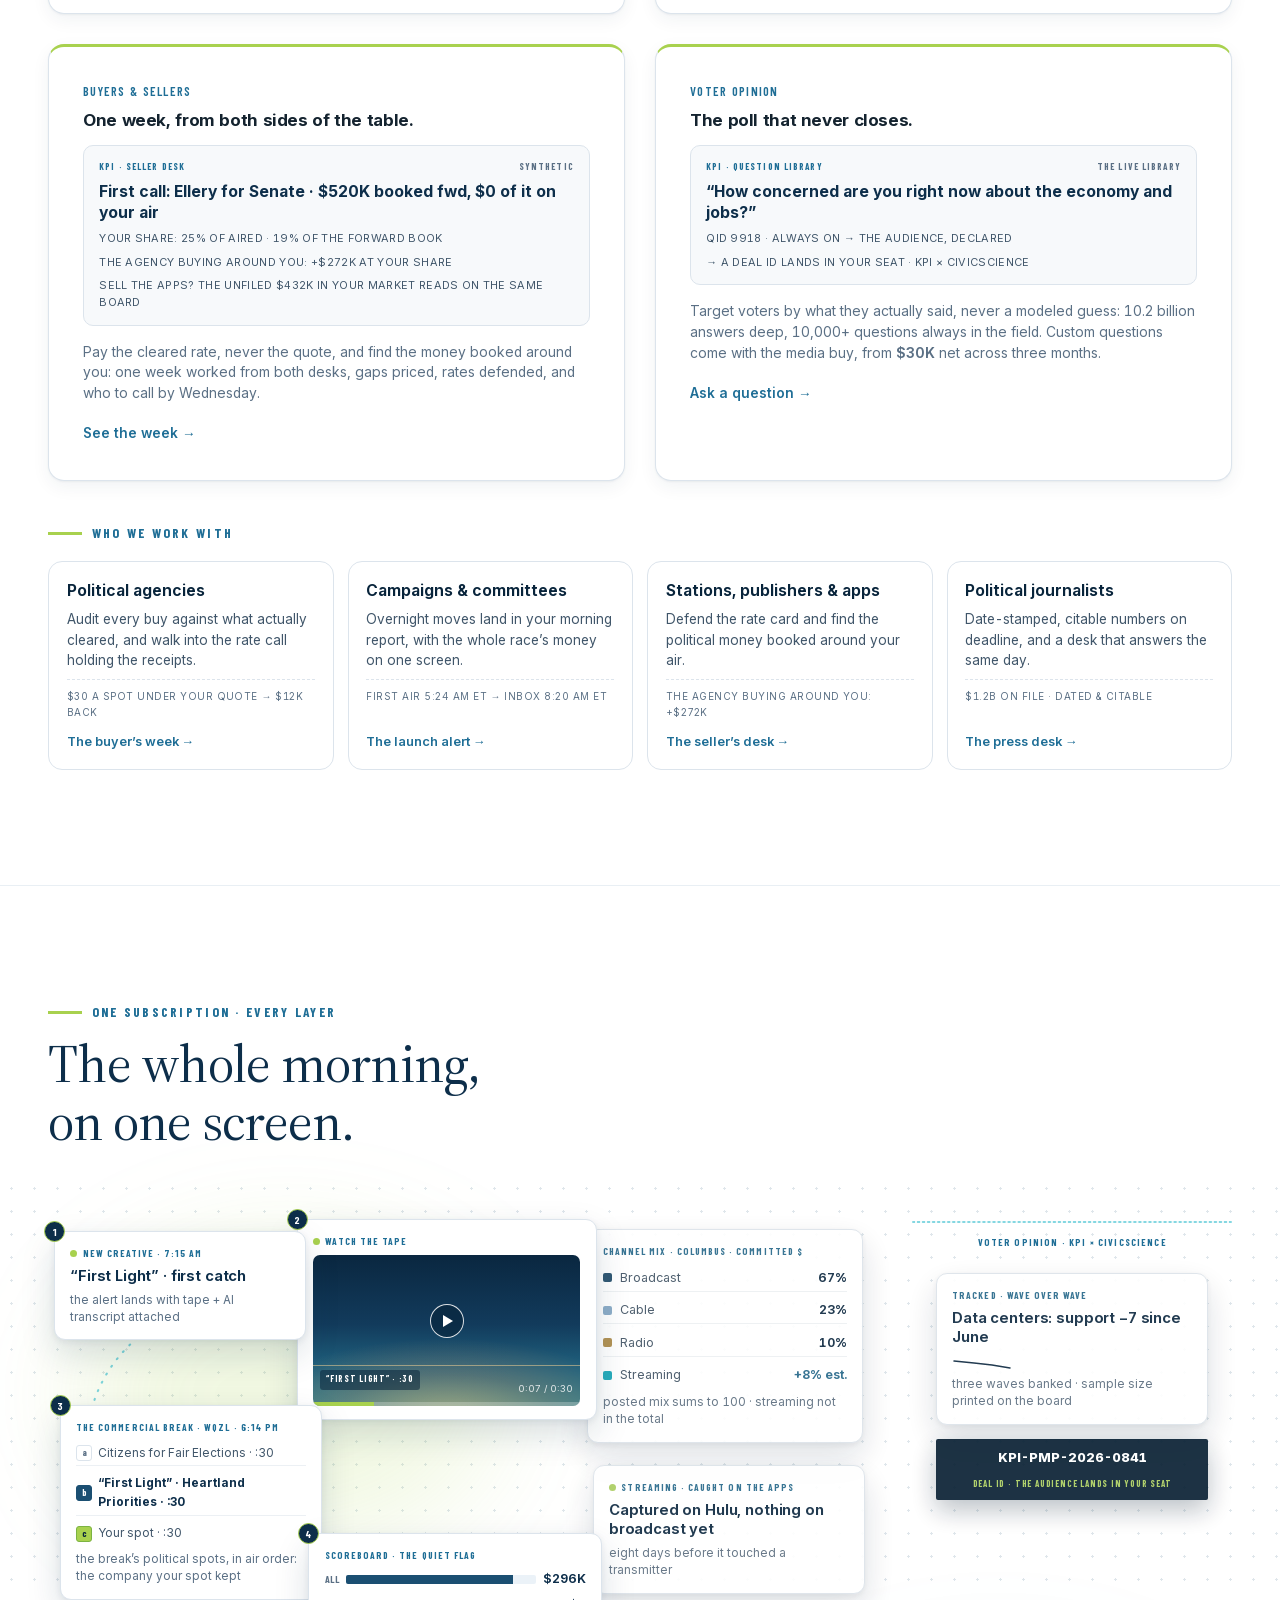
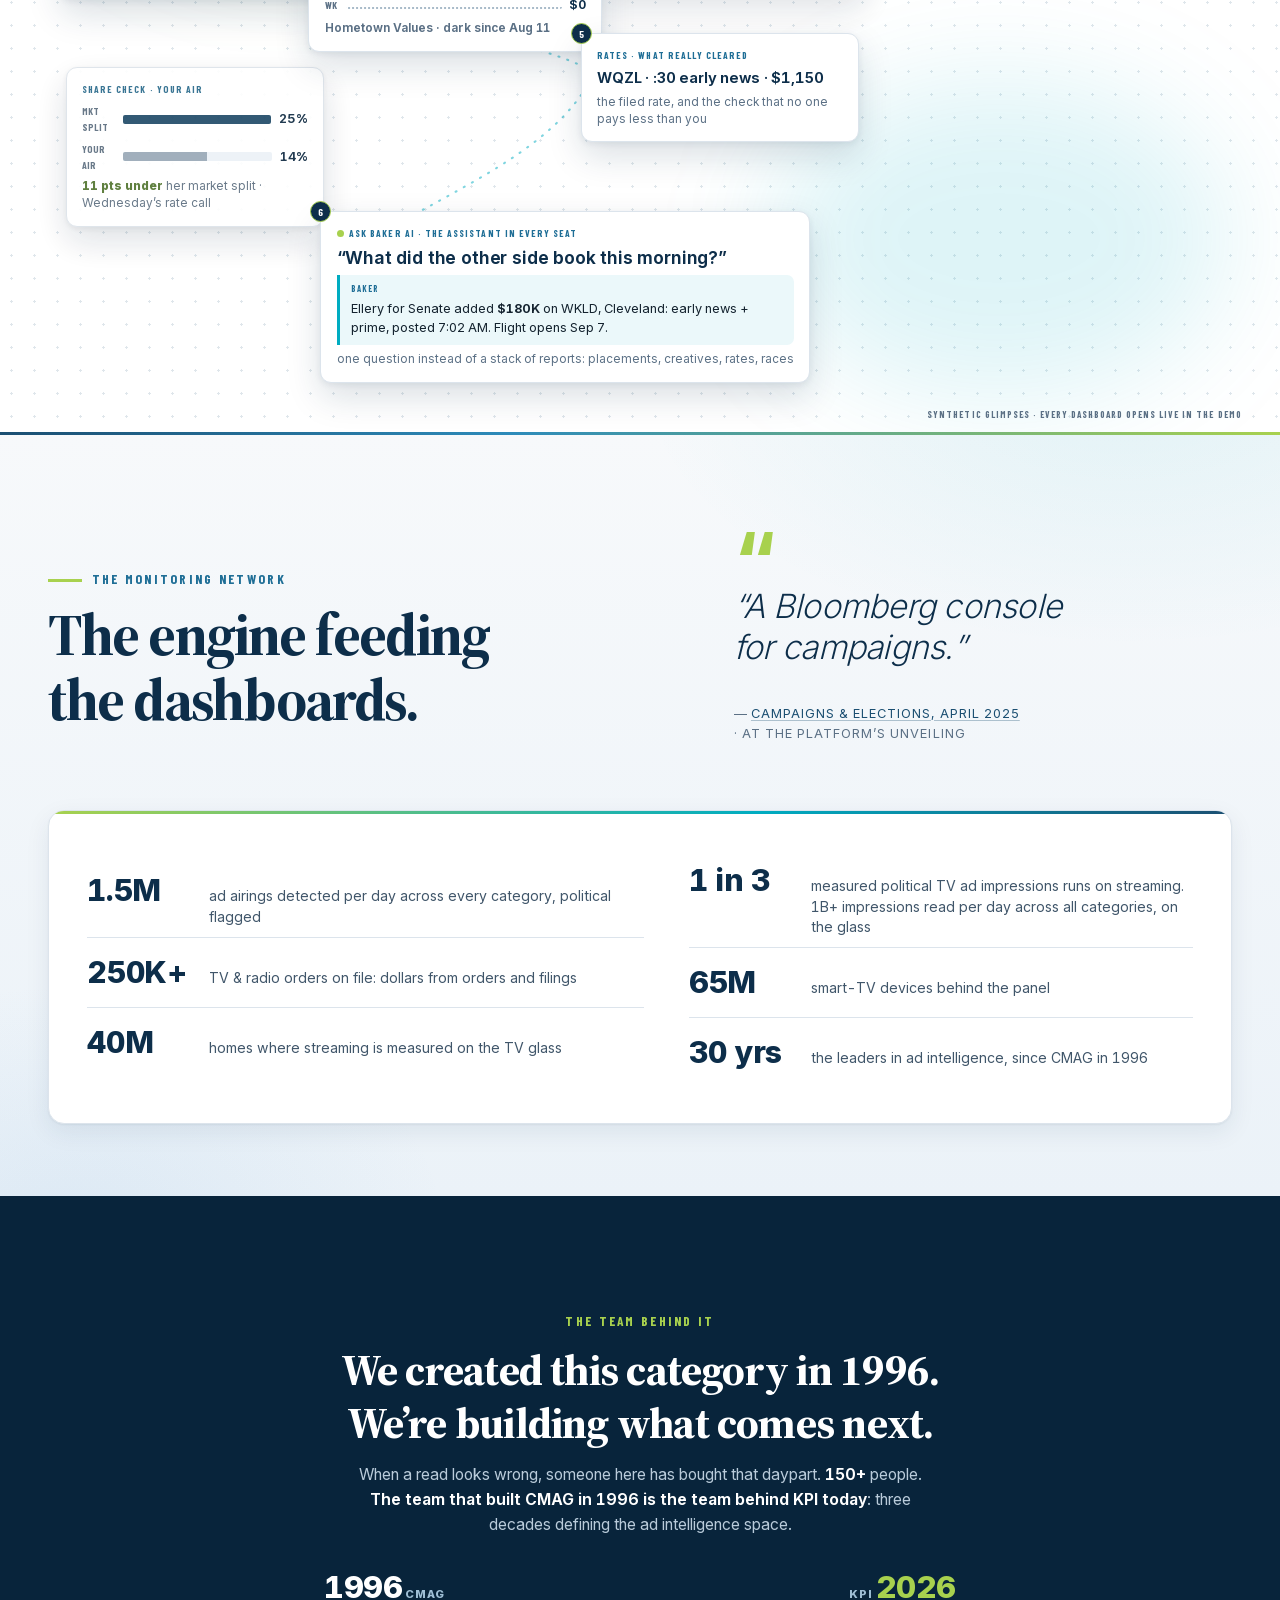
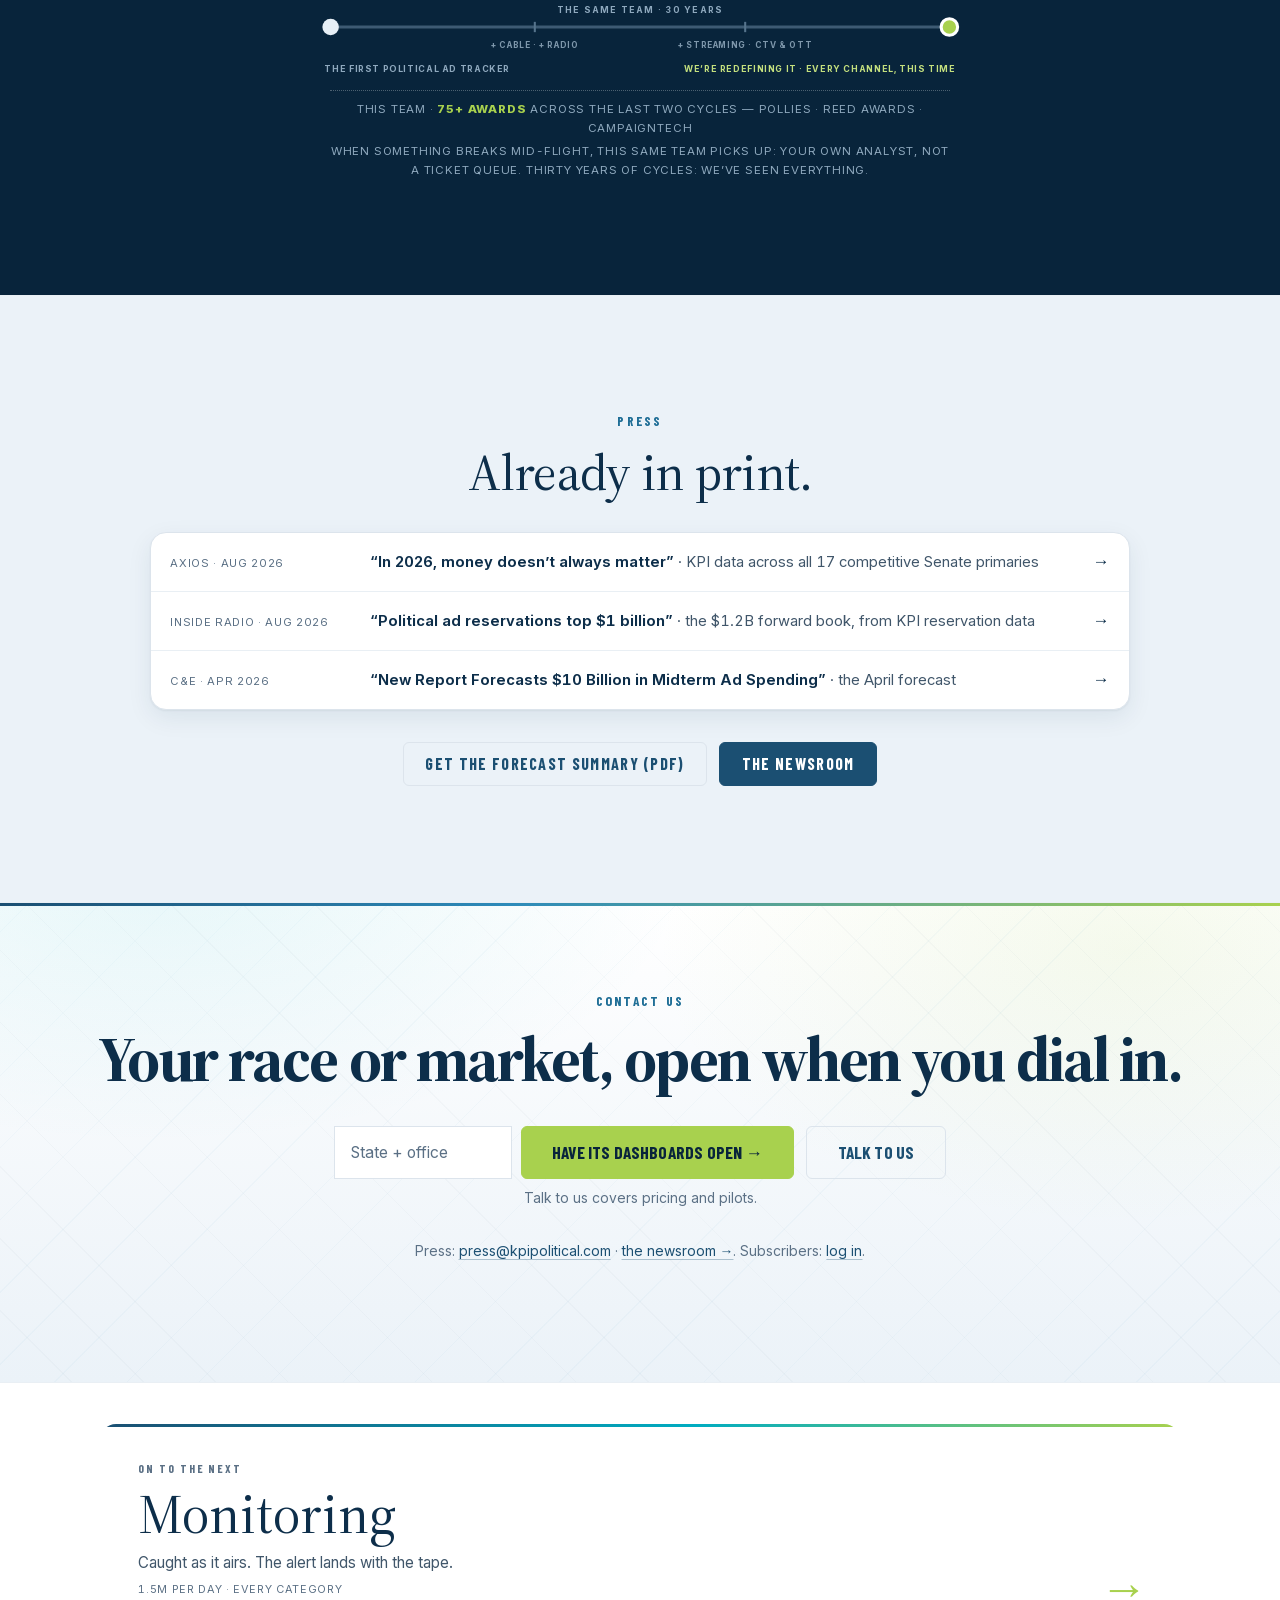
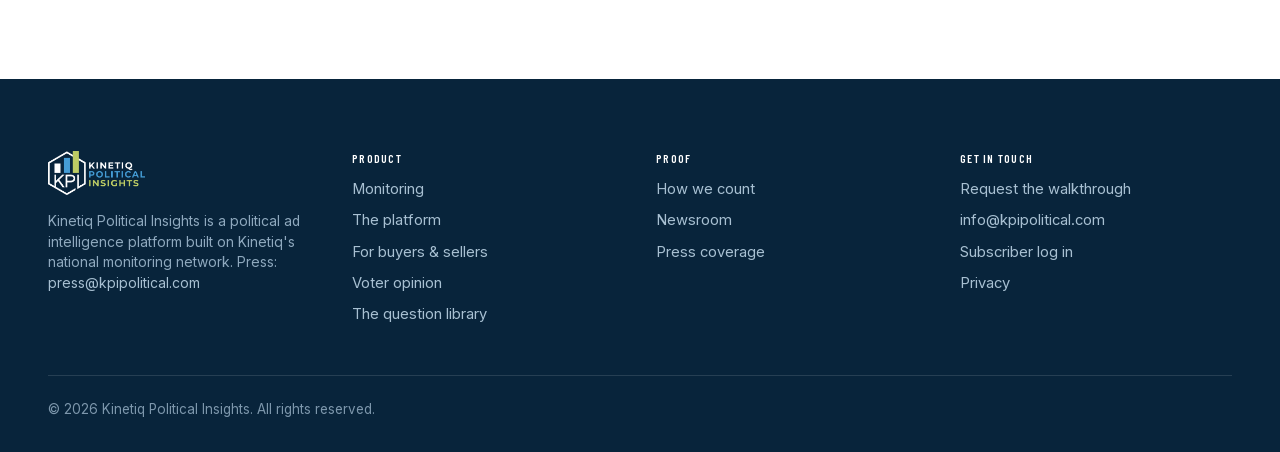
==== commit ee39e724: "r188: launch handoff — DEPLOY.md, OG/share cards, robots, sitemap, branded 404 - DEPLOY.md: complete" ====
--- a/index.html
+++ b/index.html
@@ -8,6 +8,14 @@
 <meta property="og:title" content="Kinetiq Political Insights">
 <meta property="og:description" content="Political ad intelligence across every screen. About 1.5 million ad airings detected per day across all ad categories, all 210 media markets, over a decade of history.">
 <meta property="og:type" content="website">
+<meta property="og:url" content="https://kpipolitical.com/">
+<meta property="og:image" content="https://kpipolitical.com/assets/img/og-card.png">
+<meta property="og:image:width" content="1200">
+<meta property="og:image:height" content="630">
+<meta property="og:image:alt" content="Kinetiq Political Insights — the most complete political ad intelligence platform">
+<meta name="twitter:card" content="summary_large_image">
+<meta name="twitter:image" content="https://kpipolitical.com/assets/img/og-card.png">
+<link rel="canonical" href="https://kpipolitical.com/">
 <link rel="icon" href="assets/img/kpi-favicon.svg" type="image/svg+xml">
 <link rel="icon" href="assets/img/kpi-mark.png" type="image/png">
 <link rel="stylesheet" href="assets/css/kpi.css?v=r187">
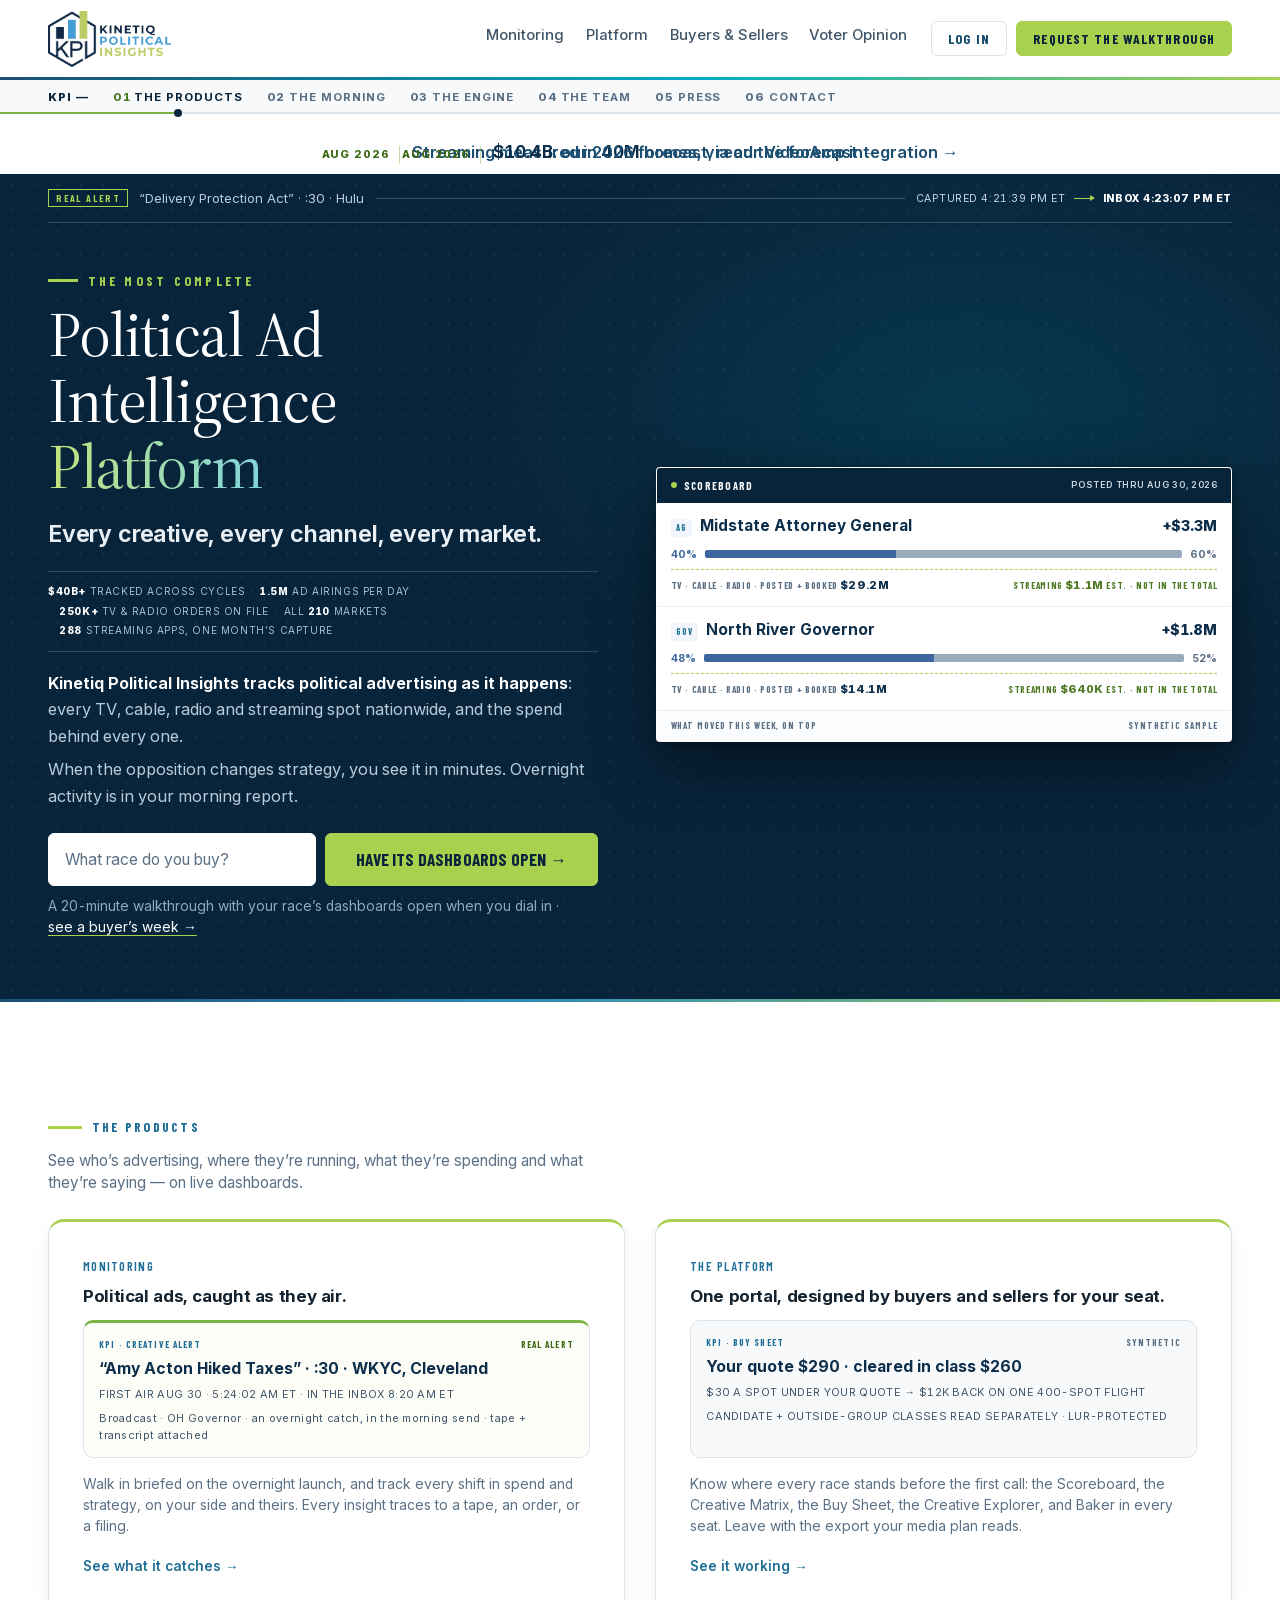
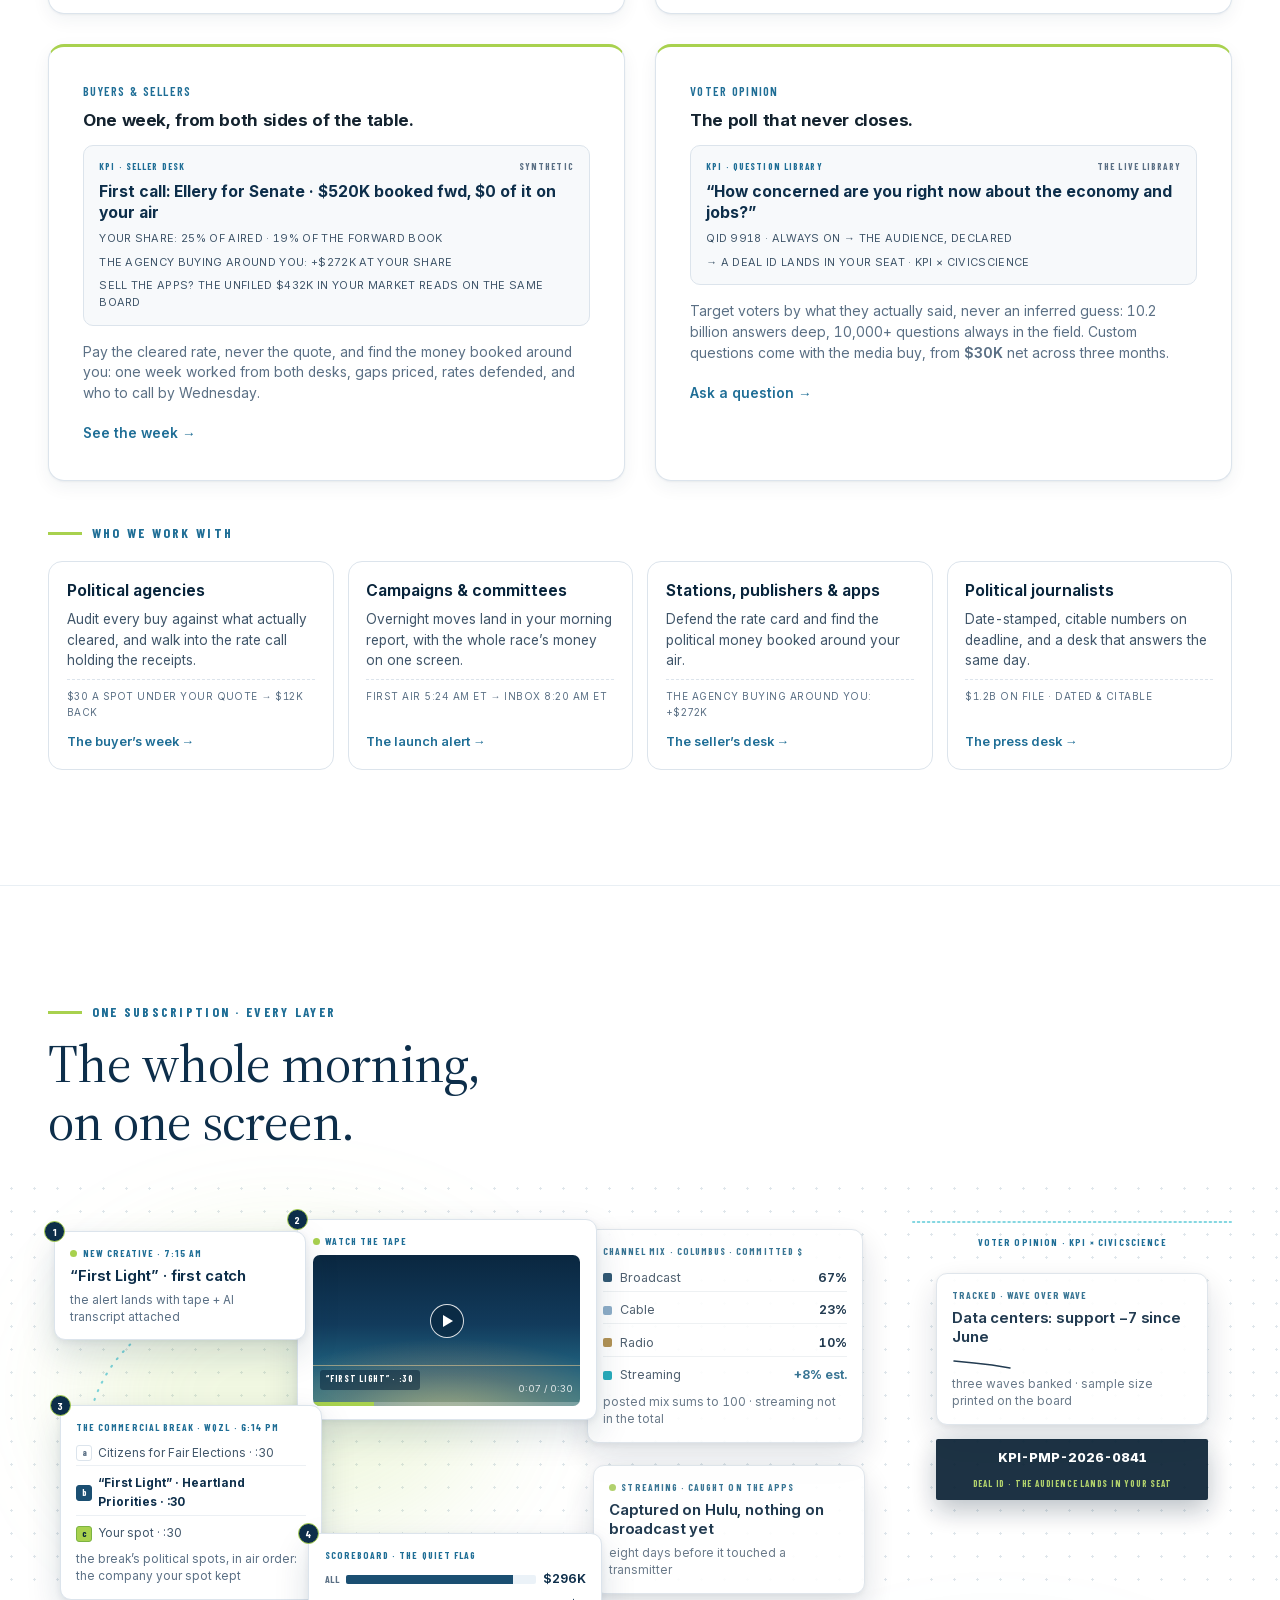
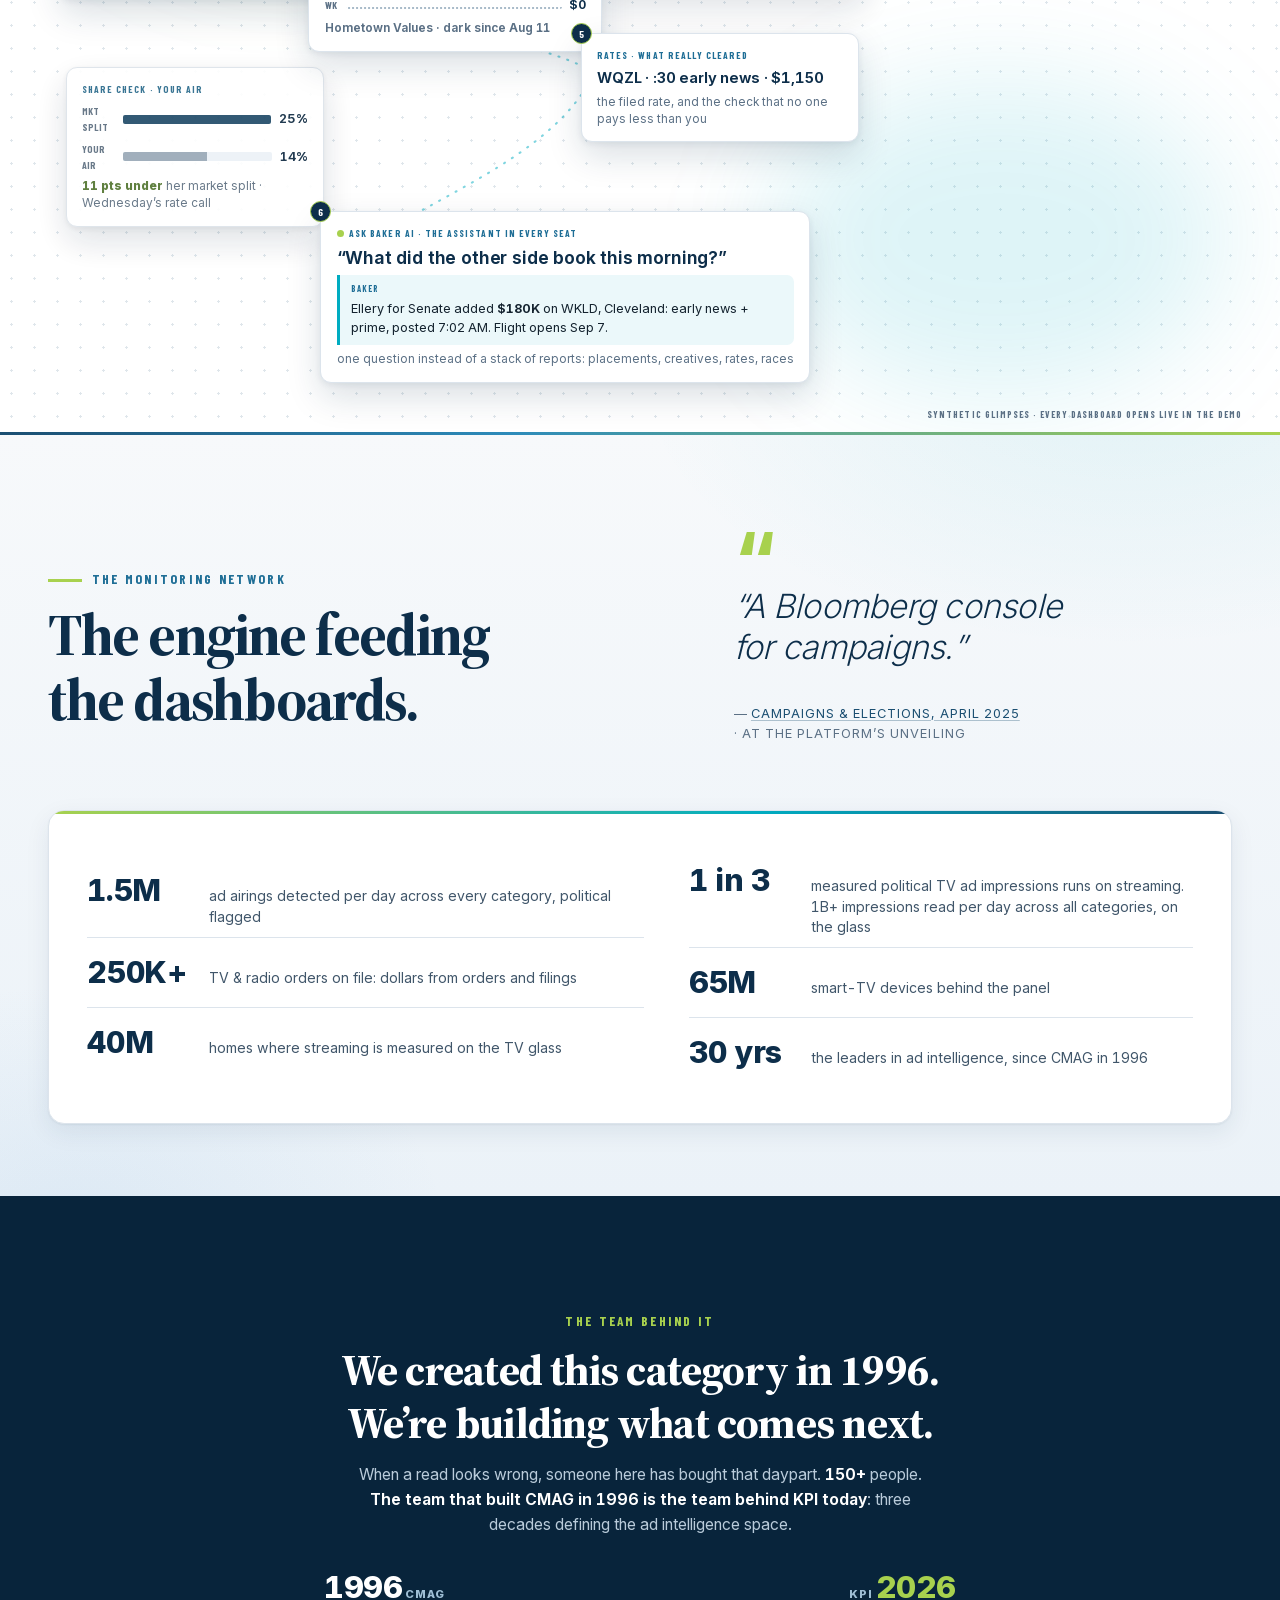
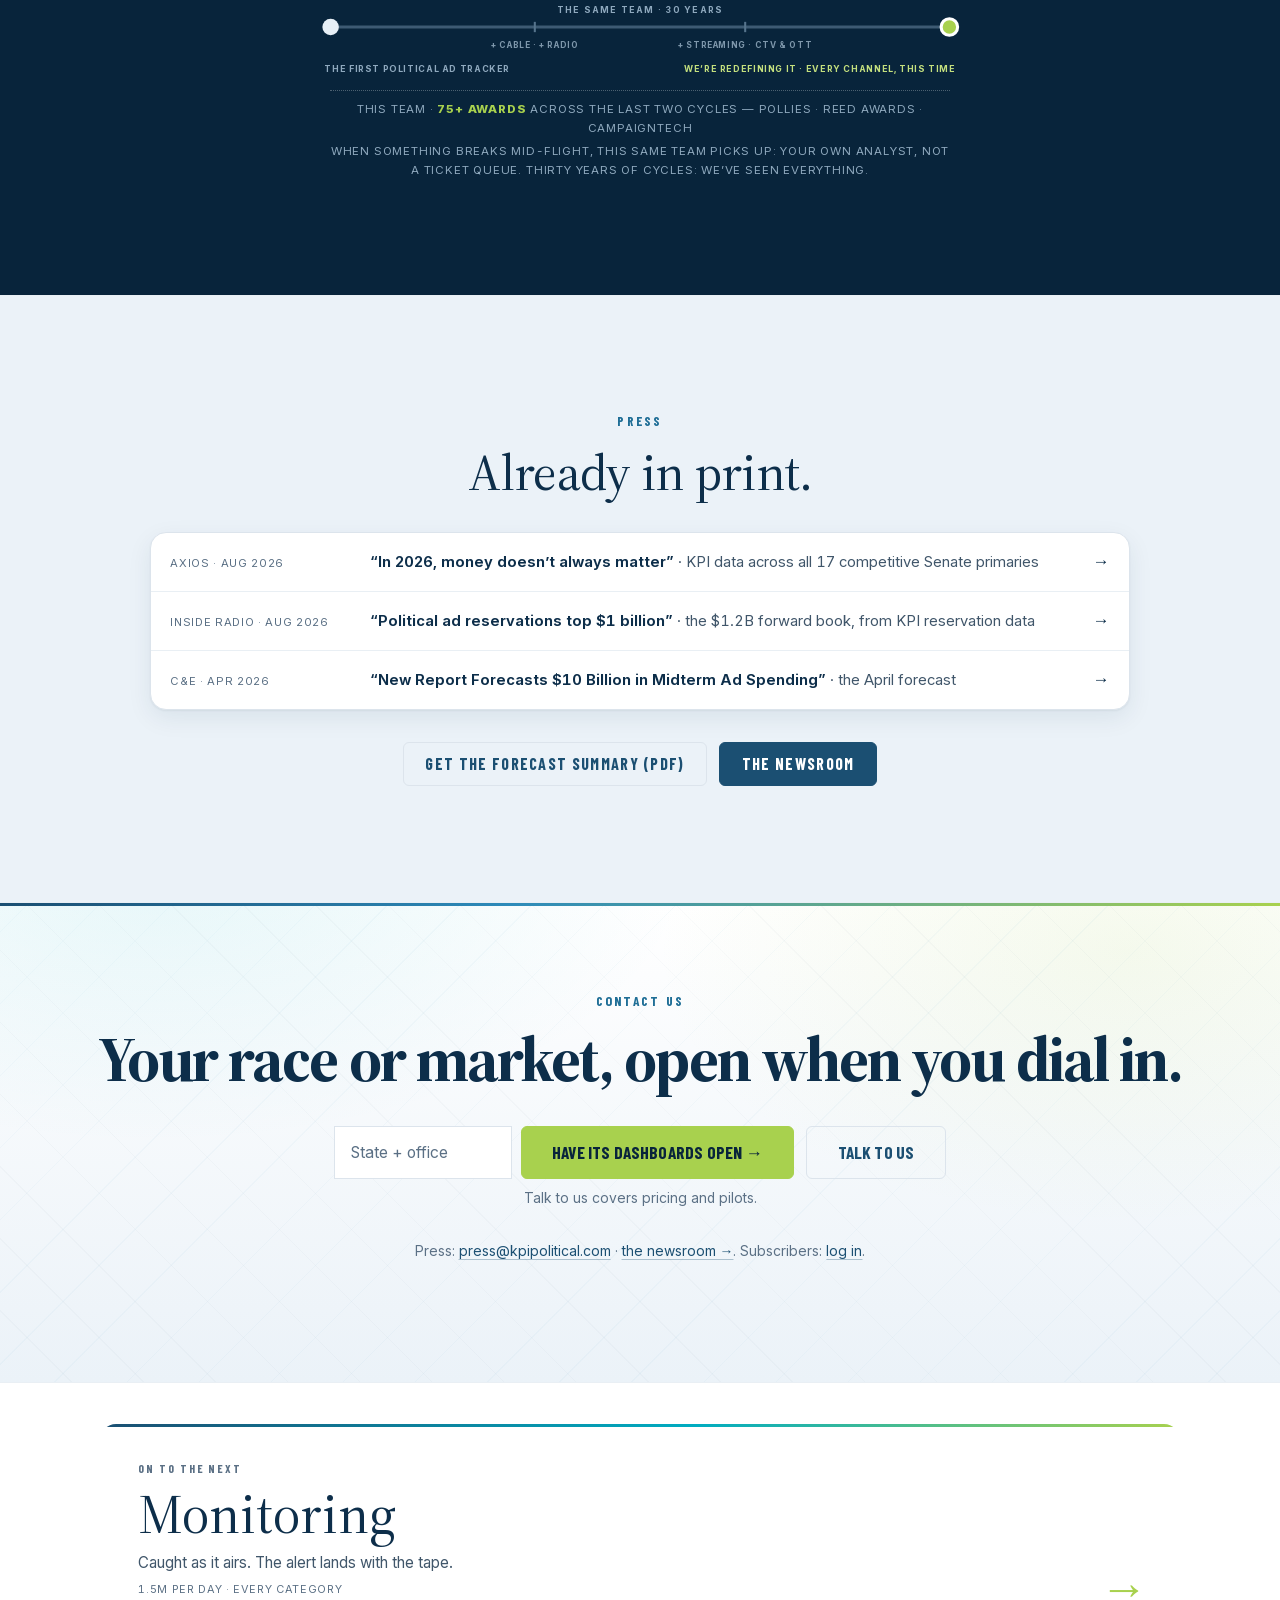
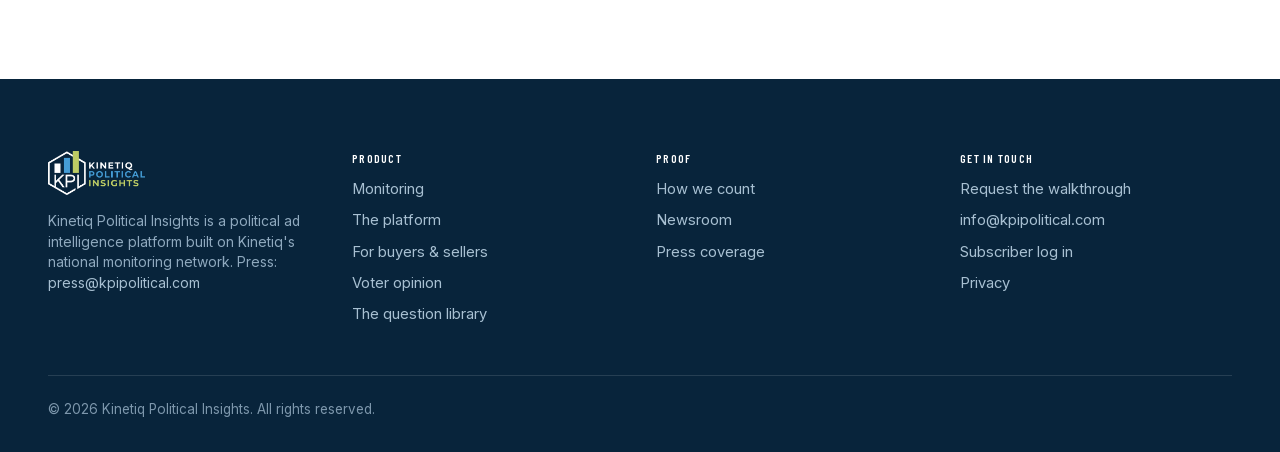
==== commit 9b15e117: "r189: VideoAmp integration wording + drop model-family words from site voice VideoAmp requires "inte" ====
--- a/index.html
+++ b/index.html
@@ -616,7 +616,7 @@
 <!-- ============ HERO ============ -->
 <div class="hero-banner" role="region" aria-label="Announcements">
   <div class="wrap hero-banner__in hero-banner__in--dual">
-    <a href="press.html#videoamp-partnership"><span class="hb-d num">AUG 2026</span><span class="hero-banner__txt">Streaming measured in <b class="num">40M</b> homes<span class="hero-banner__d">, via our VideoAmp partnership</span></span></a>
+    <a href="press.html#videoamp-integration"><span class="hb-d num">AUG 2026</span><span class="hero-banner__txt">Streaming measured in <b class="num">40M</b> homes<span class="hero-banner__d">, via our VideoAmp integration</span></span></a>
     <a href="press.html#forecast-2026"><span class="hb-d num">AUG 2026</span><span class="hero-banner__txt"><b class="num">$10.4B</b>: our 2026 forecast<span class="hero-banner__d">, read the forecast</span></span></a>
   </div>
 </div>
@@ -750,7 +750,7 @@
           <p class="pca__row num m-cut">QID 9918 &middot; ALWAYS ON &rarr; THE AUDIENCE, DECLARED</p>
           <p class="pca__row num m-cut">&rarr; A DEAL ID LANDS IN YOUR SEAT &middot; KPI &times; CIVICSCIENCE</p>
         </div>
-        <p class="small">Target voters by what they actually said, never a modeled guess:
+        <p class="small">Target voters by what they actually said, never an inferred guess:
           10.2 billion answers deep, 10,000+ questions always in the field. Custom
           questions come with the media buy, from <b class="num">$30K</b> net across
           three months.</p>
